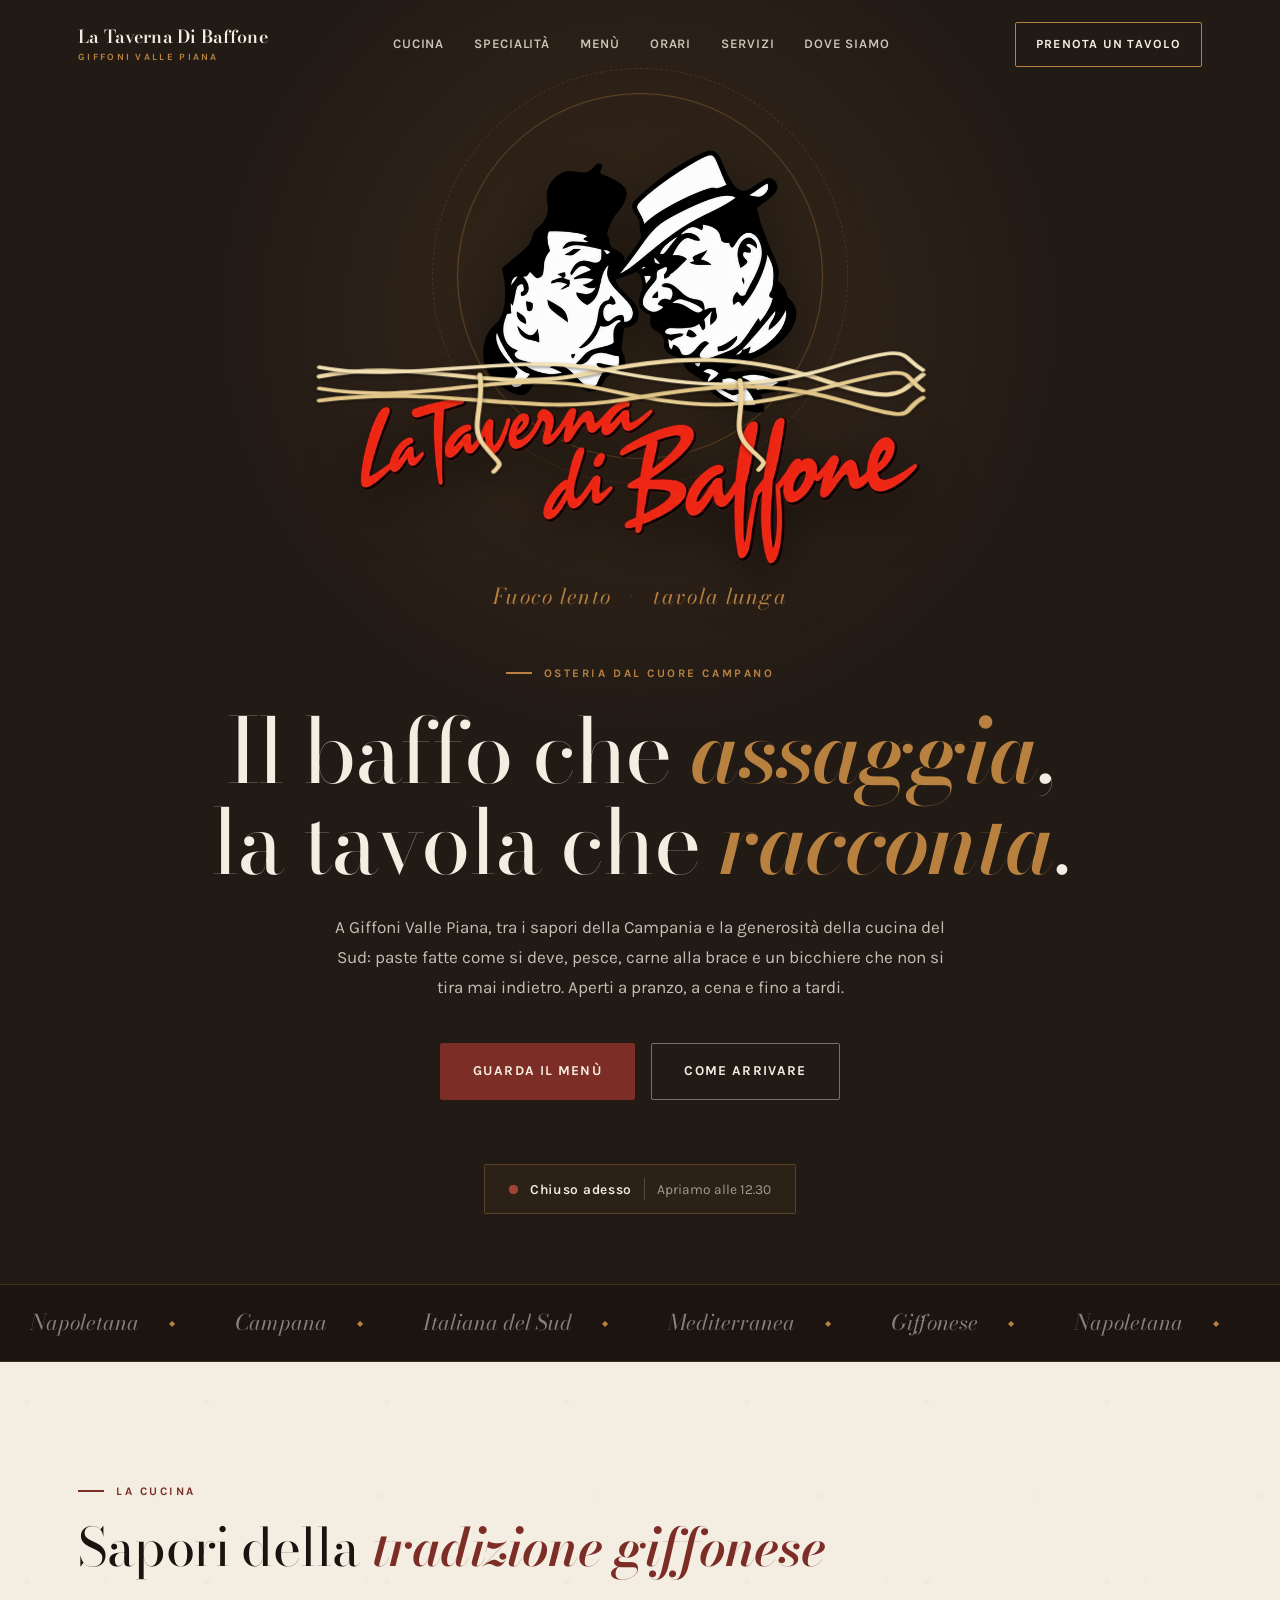
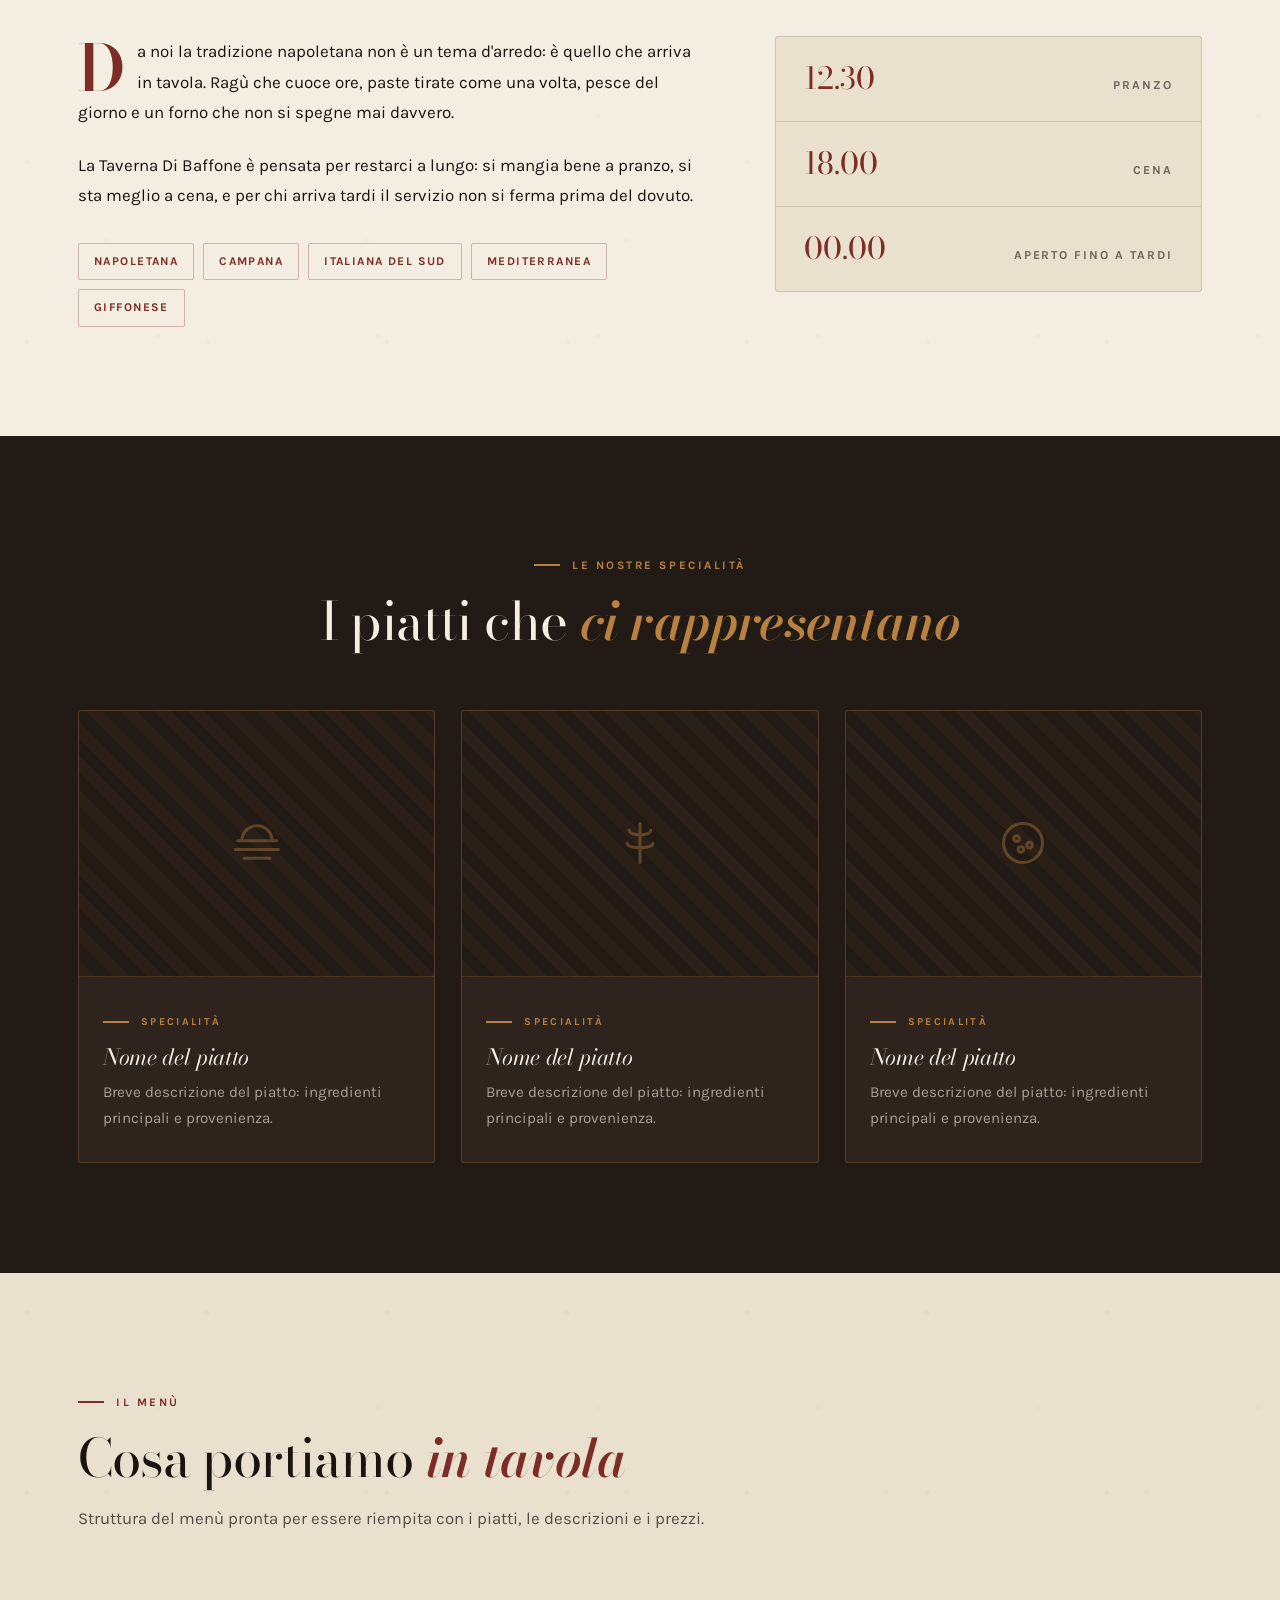
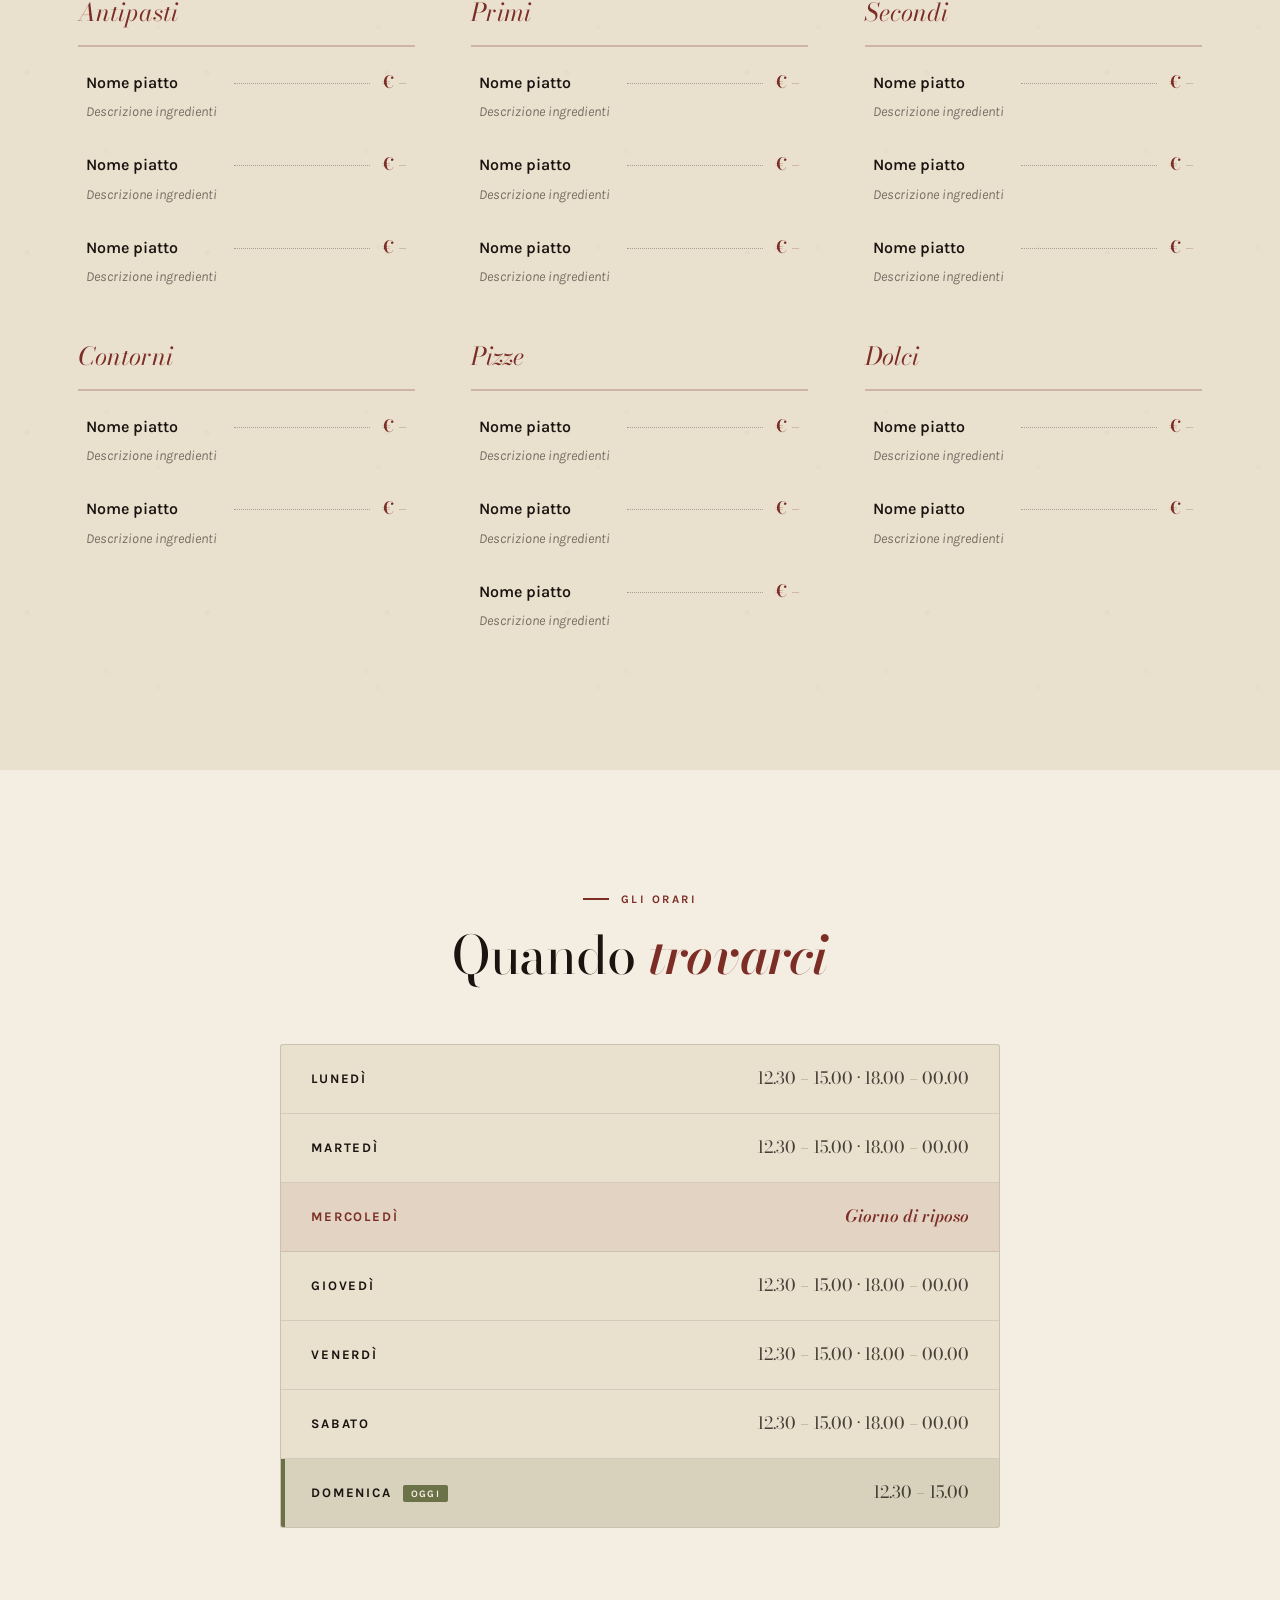
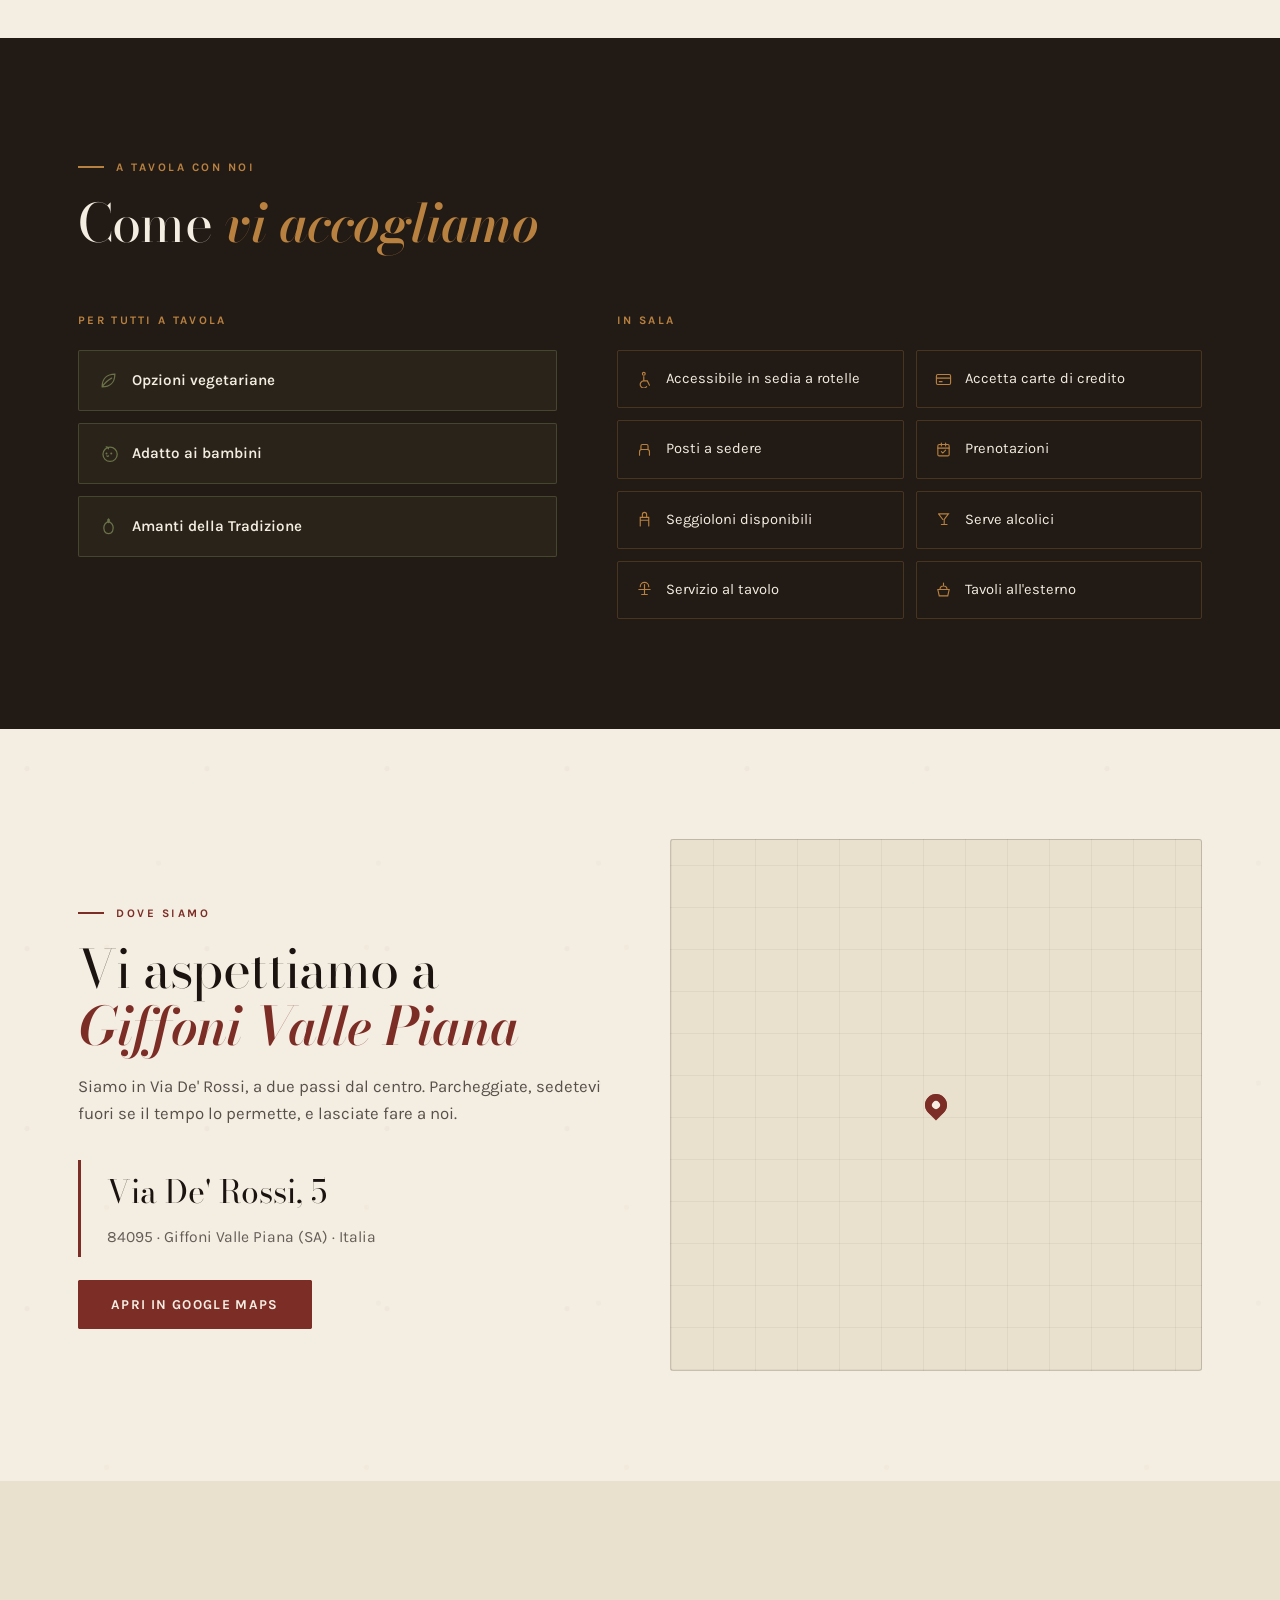
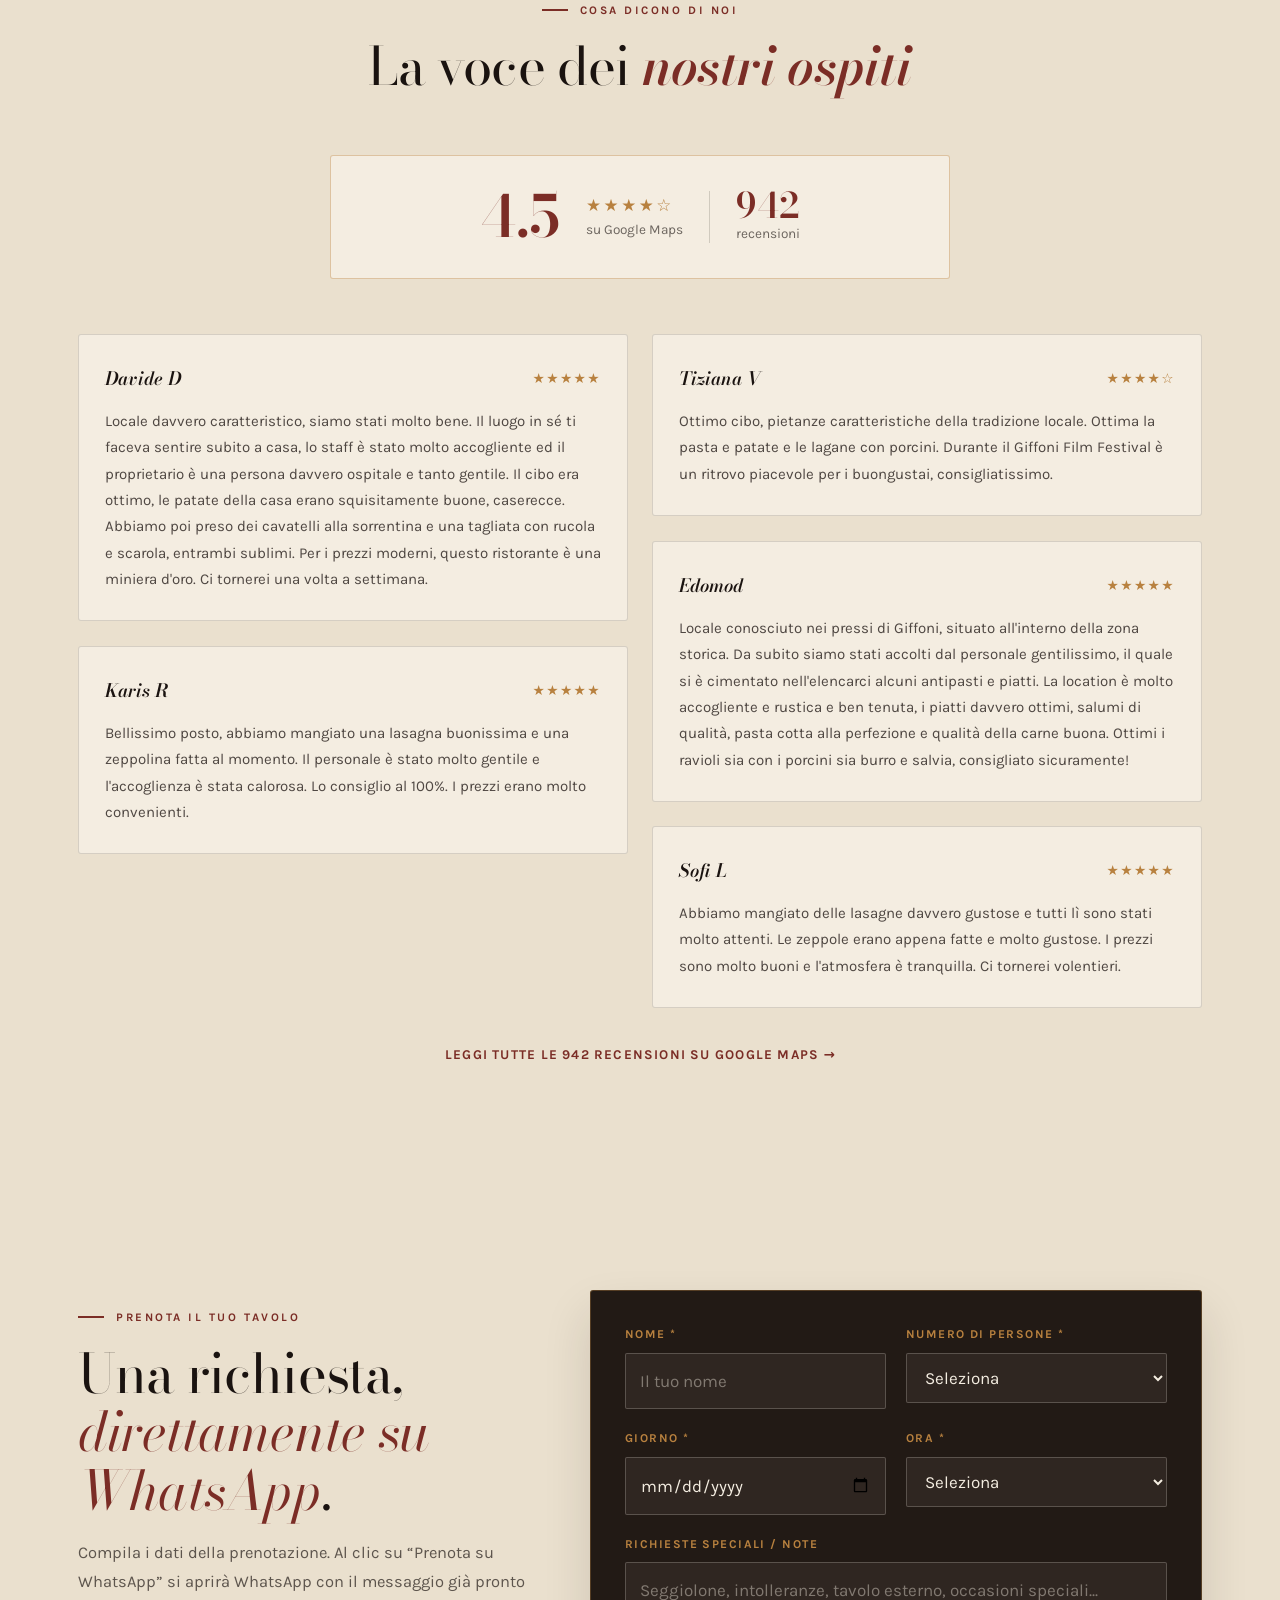
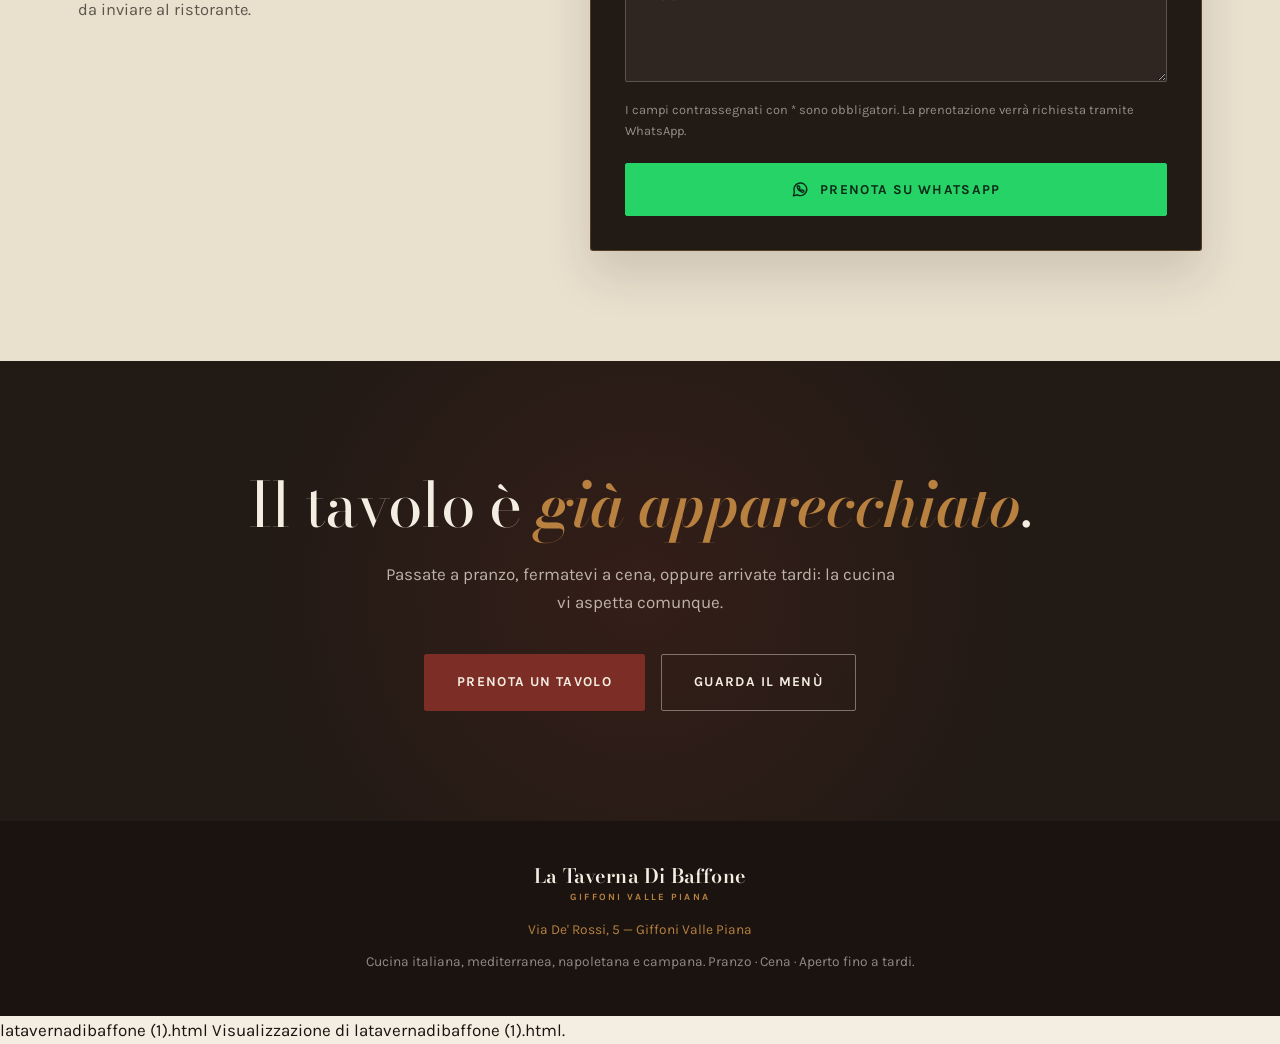
==== index.html @ dddd3d34 "Rename la taverna di baffone to index.html" ====
<!DOCTYPE html>
    <html lang="it">
    <head>
        <meta charset="UTF-8">
        <meta name="viewport" content="width=device-width, initial-scale=1.0">
        <title>La Taverna Di Baffone — Cucina napoletana e campana a Giffoni Valle Piana</title>
        <meta name="description" content="La Taverna Di Baffone, cucina napoletana e campana a Giffoni Valle Piana. Pranzo, cena e aperto fino a tardi. Tavoli all'esterno, prenotazioni, opzioni vegetariane, vegane e senza glutine.">
        <link rel="preconnect" href="https://fonts.googleapis.com">
        <link rel="preconnect" href="https://fonts.gstatic.com" crossorigin>
        <link href="https://fonts.googleapis.com/css2?family=Bodoni+Moda:ital,opsz,wght@0,6..96,400;0,6..96,600;0,6..96,700;1,6..96,400;1,6..96,600&family=Karla:ital,wght@0,400;0,500;0,600;0,700;1,400&display=swap" rel="stylesheet">

        <style>
                     /* ============================================================
            LA TAVERNA DI BAFFONE
            Direzione: osteria di paese, calda e rustica.
            Palette: legno affumicato, calce, vino, rame, oliva.
            Display: Bodoni Moda (insegna dipinta a mano)
            Testo:   Karla (grottesca calda, molto leggibile)
            ============================================================ */

                     :root {
                         --fuliggine: #221A15; /* legno affumicato, fondo scuro */
                         --fuliggine-2: #2E241D;
                         --calce: #F4EDE1; /* muro a calce, fondo chiaro */
                         --calce-2: #EAE0CE;
                         --vino: #7B2D26; /* aglianico, accento primario */
                         --vino-chiaro: #A34237;
                         --rame: #B8813F; /* rame/ottone, accento secondario */
                         --oliva: #6B7248; /* verde oliva, terzo accento */
                         --inchiostro: #1A1310;
                         --display: 'Bodoni Moda', Georgia, serif;
                         --testo: 'Karla', system-ui, sans-serif;
                         --curva: cubic-bezier(.22,1,.36,1);
                         --max: 1180px;
                     }

                     * {
                         margin: 0;
                         padding: 0;
                         box-sizing: border-box
                     }

                     html {
                         scroll-behavior: smooth;
                         -webkit-text-size-adjust: 100%
                     }

                     body {
                         background: var(--calce);
                         color: var(--inchiostro);
                         font-family: var(--testo);
                         font-size: 17px;
                         line-height: 1.65;
                         -webkit-font-smoothing: antialiased;
                         overflow-x: hidden;
                     }

                     img, svg {
                         display: block;
                         max-width: 100%
                     }

                     a {
                         color: inherit;
                         text-decoration: none
                     }

                     :focus-visible {
                         outline: 3px solid var(--rame);
                         outline-offset: 4px;
                         border-radius: 2px;
                     }

                     .wrap {
                         max-width: var(--max);
                         margin: 0 auto;
                         padding: 0 28px
                     }

                     /* ---------- tipografia ---------- */
                     h1, h2, h3 {
                         font-family: var(--display);
                         font-weight: 600;
                         line-height: 1.08;
                         letter-spacing: -.015em
                     }

                     .occhiello {
                         font-family: var(--testo);
                         font-size: .72rem;
                         font-weight: 700;
                         letter-spacing: .22em;
                         text-transform: uppercase;
                         display: inline-flex;
                         align-items: center;
                         gap: 12px;
                     }

                         .occhiello::before {
                             content: "";
                             width: 26px;
                             height: 2px;
                             background: currentColor;
                             display: block;
                         }

                     /* ---------- texture di fondo: intonaco ---------- */
                     .intonaco {
                         position: relative;
                     }

                         .intonaco::before {
                             content: "";
                             position: absolute;
                             inset: 0;
                             pointer-events: none;
                             opacity: .5;
                             background-image: radial-gradient(circle at 15% 22%, rgba(123,45,38,.05) 0 2px, transparent 3px), radial-gradient(circle at 72% 61%, rgba(107,114,72,.05) 0 2px, transparent 3px), radial-gradient(circle at 41% 84%, rgba(184,129,63,.05) 0 2px, transparent 3px);
                             background-size: 180px 180px,220px 220px,260px 260px;
                         }

                     /* ============================================================
            BARRA DI NAVIGAZIONE
            ============================================================ */
                     .barra {
                         position: fixed;
                         top: 0;
                         left: 0;
                         right: 0;
                         z-index: 100;
                         background: rgba(34,26,21,.0);
                         transition: background .45s ease, box-shadow .45s ease, padding .45s ease;
                         padding: 22px 0;
                     }

                         .barra.attaccata {
                             background: rgba(34,26,21,.96);
                             backdrop-filter: blur(10px);
                             box-shadow: 0 1px 0 rgba(184,129,63,.28);
                             padding: 12px 0;
                         }

                     .barra-int {
                         max-width: var(--max);
                         margin: 0 auto;
                         padding: 0 28px;
                         display: flex;
                         align-items: center;
                         justify-content: space-between;
                         gap: 22px;
                     }

                     .marchio {
                         font-family: var(--display);
                         font-size: 1.12rem;
                         font-weight: 600;
                         color: var(--calce);
                         letter-spacing: .01em;
                         line-height: 1.15;
                         display: flex;
                         flex-direction: column;
                     }

                         .marchio span {
                             font-family: var(--testo);
                             font-size: .6rem;
                             font-weight: 700;
                             letter-spacing: .24em;
                             text-transform: uppercase;
                             color: var(--rame);
                             margin-top: 3px;
                         }

                     .voci {
                         display: flex;
                         gap: 30px;
                         align-items: center
                     }

                         .voci a {
                             font-size: .82rem;
                             font-weight: 600;
                             letter-spacing: .06em;
                             text-transform: uppercase;
                             color: var(--calce);
                             opacity: .82;
                             position: relative;
                             padding: 4px 0;
                             transition: opacity .3s ease,color .3s ease;
                         }

                             .voci a::after {
                                 content: "";
                                 position: absolute;
                                 left: 0;
                                 bottom: 0;
                                 width: 100%;
                                 height: 1.5px;
                                 background: var(--rame);
                                 transform: scaleX(0);
                                 transform-origin: right;
                                 transition: transform .4s var(--curva);
                             }

                             .voci a:hover {
                                 opacity: 1;
                                 color: var(--rame)
                             }

                                 .voci a:hover::after {
                                     transform: scaleX(1);
                                     transform-origin: left
                                 }

                     .prenota {
                         font-family: var(--testo);
                         font-size: .78rem;
                         font-weight: 700;
                         letter-spacing: .1em;
                         text-transform: uppercase;
                         color: var(--calce);
                         border: 1.5px solid var(--rame);
                         padding: 11px 20px;
                         border-radius: 2px;
                         transition: background .35s ease,color .35s ease,transform .35s var(--curva);
                     }

                         .prenota:hover {
                             background: var(--rame);
                             color: var(--fuliggine);
                             transform: translateY(-2px)
                         }

                     .hamburger {
                         display: none;
                         background: none;
                         border: 1.5px solid rgba(244,237,225,.4);
                         border-radius: 2px;
                         padding: 9px 11px;
                         cursor: pointer;
                     }

                         .hamburger span {
                             display: block;
                             width: 20px;
                             height: 2px;
                             background: var(--calce);
                             margin: 4px 0;
                             transition: transform .35s var(--curva),opacity .25s ease;
                         }

                         .hamburger[aria-expanded="true"] span:nth-child(1) {
                             transform: translateY(6px) rotate(45deg)
                         }

                         .hamburger[aria-expanded="true"] span:nth-child(2) {
                             opacity: 0
                         }

                         .hamburger[aria-expanded="true"] span:nth-child(3) {
                             transform: translateY(-6px) rotate(-45deg)
                         }

                     /* ============================================================
            HERO — insegna dell'osteria
            ============================================================ */
                     .hero {
                         position: relative;
                         background: var(--fuliggine);
                         color: var(--calce);
                         padding: 150px 0 0;
                         overflow: hidden;
                     }
                         /* alone caldo tipo lampada */
                         .hero::before {
                             content: "";
                             position: absolute;
                             top: -10%;
                             left: 50%;
                             transform: translateX(-50%);
                             width: 900px;
                             height: 900px;
                             background: radial-gradient(circle,rgba(184,129,63,.16) 0%,transparent 66%);
                             pointer-events: none;
                         }

                     .hero-int {
                         position: relative;
                         max-width: var(--max);
                         margin: 0 auto;
                         padding: 0 28px;
                         text-align: center;
                     }

                     /* ---------- LOGO: proporzioni bloccate, mai stirato ---------- */
                     .insegna {
                         position: relative;
                         width: fit-content;
                         margin: 0 auto 34px;
                         display: flex;
                         align-items: center;
                         justify-content: center;
                     }
                     /* Il logo e scomposto: i due volti in alto, il marchio dipinto sotto.
            Ogni pezzo ha le sue proporzioni native bloccate, quindi nulla si stira mai.
            --insegna-w regola tutto l'insieme da un solo valore. */
                     .insegna {
                         --insegna-w: clamp(300px,46vw,560px);
                         flex-direction: column;
                         gap: 0;
                         padding-bottom: 3.2em;
                     }

                     /* --- i due volti --- */
                     .teste {
                         position: relative;
                         z-index: 2;
                         width: calc(var(--insegna-w) * .56);
                         aspect-ratio: 568 / 477;
                         filter: drop-shadow(0 18px 32px rgba(0,0,0,.5));
                     }

                     .strato {
                         position: absolute;
                         inset: 0;
                         width: 100%;
                         height: 100%;
                         object-fit: contain;
                         pointer-events: none;
                     }
                     /* i volti ruotano attorno alla base del collo, come una testa vera */
                     .volto-sx {
                         transform-origin: 38% 78%
                     }

                     .volto-dx {
                         transform-origin: 62% 78%
                     }

                     /* --- il marchio dipinto --- */
                     .marchio-blocco {
                         position: relative;
                         z-index: 3;
                         width: var(--insegna-w);
                         aspect-ratio: 831 / 251;
                         margin-top: -3%;
                     }

                     /* --- il motto: testo vivo, non piu inciso nell'immagine --- */
                     .motto {
                         position: absolute;
                         z-index: 4;
                         left: 0;
                         right: 0;
                         top: 100%;
                         margin-top: .6em;
                         display: flex;
                         align-items: center;
                         justify-content: center;
                         gap: .9em;
                         font-family: var(--display);
                         font-style: italic;
                         font-weight: 400;
                         font-size: clamp(.95rem,2.1vw,1.35rem);
                         letter-spacing: .06em;
                         color: var(--rame);
                         white-space: nowrap;
                     }

                         .motto i {
                             font-style: normal;
                             font-size: .42em;
                             color: rgba(184,129,63,.6);
                             transform: translateY(-.15em);
                         }

                         .motto span {
                             display: inline-block;
                             opacity: 0;
                             animation: mottoEntra .9s var(--curva) forwards;
                         }

                             .motto span:nth-of-type(1) {
                                 animation-delay: 1.7s
                             }

                             .motto span:nth-of-type(2) {
                                 animation-delay: 1.92s
                             }

                         .motto i {
                             opacity: 0;
                             animation: mottoEntra .7s var(--curva) 1.82s forwards
                         }

                     @keyframes mottoEntra {
                         from {
                             opacity: 0;
                             transform: translateY(10px)
                         }

                         to {
                             opacity: 1;
                             transform: translateY(0)
                         }
                     }

                     .marchio-scritta {
                         position: relative;
                         z-index: 2;
                         width: 100%;
                         height: 100%;
                         object-fit: contain;
                         /* trattamento rustico: rosso piu terroso, contorno da insegna dipinta a mano */
                         filter: saturate(1.06) hue-rotate(-7deg) brightness(.94) drop-shadow(0 3px 0 rgba(46,26,18,.5)) drop-shadow(0 16px 26px rgba(0,0,0,.5));
                     }

                     /* --- spaghetti stesi sopra la scritta --- */
                     .spaghetti {
                         position: absolute;
                         z-index: 3;
                         left: -4%;
                         top: -30%;
                         width: 108%;
                         height: 82%;
                         overflow: visible;
                         pointer-events: none;
                     }

                     .filo {
                         fill: none;
                         stroke: #EFD9A6;
                         stroke-width: 9;
                         stroke-linecap: round;
                         filter: drop-shadow(0 3px 3px rgba(0,0,0,.45));
                     }

                     .f2 {
                         stroke: #E8CE93;
                         stroke-width: 8
                     }

                     .f3 {
                         stroke: #F3E2B6;
                         stroke-width: 7.5
                     }

                     .f4 {
                         stroke: #E2C687;
                         stroke-width: 8.5
                     }

                     .pendente {
                         stroke-width: 8;
                         stroke: #EDD59D
                     }
                     /* cornici in ottone: abbracciano i due volti, non tutta l'insegna */
                     .teste::before,
                     .teste::after {
                         content: "";
                         position: absolute;
                         left: 50%;
                         top: 48%;
                         transform: translate(-50%,-50%);
                         z-index: 0;
                         aspect-ratio: 1/1;
                         border-radius: 50%;
                         pointer-events: none;
                     }

                     .teste::before {
                         width: 116%;
                         border: 1px solid rgba(184,129,63,.42);
                     }

                     .teste::after {
                         width: 132%;
                         border: 1px dashed rgba(184,129,63,.22);
                     }

                     .hero-occhiello {
                         color: var(--rame);
                         justify-content: center;
                         margin-bottom: 22px
                     }

                     .hero h1 {
                         font-size: clamp(2.9rem,7.6vw,5.6rem);
                         font-weight: 400;
                         line-height: 1.02;
                         margin-bottom: 26px;
                         letter-spacing: -.02em;
                     }

                         .hero h1 em {
                             font-style: italic;
                             font-weight: 600;
                             color: var(--rame);
                         }

                     .hero-testo {
                         max-width: 620px;
                         margin: 0 auto 40px;
                         font-size: 1.07rem;
                         line-height: 1.75;
                         color: rgba(244,237,225,.78);
                     }

                     .bottoni {
                         display: flex;
                         gap: 16px;
                         justify-content: center;
                         flex-wrap: wrap;
                         margin-bottom: 64px;
                     }

                     .btn {
                         font-family: var(--testo);
                         font-size: .85rem;
                         font-weight: 700;
                         letter-spacing: .1em;
                         text-transform: uppercase;
                         padding: 16px 32px;
                         border-radius: 2px;
                         border: 1.5px solid transparent;
                         cursor: pointer;
                         transition: transform .32s var(--curva),box-shadow .32s ease,background .32s ease,color .32s ease,border-color .32s ease;
                     }

                     .btn-pieno {
                         background: var(--vino);
                         color: var(--calce);
                         border-color: var(--vino)
                     }

                         .btn-pieno:hover {
                             background: var(--vino-chiaro);
                             border-color: var(--vino-chiaro);
                             transform: translateY(-3px);
                             box-shadow: 0 14px 30px rgba(123,45,38,.45)
                         }

                     .btn-vuoto {
                         background: transparent;
                         color: var(--calce);
                         border-color: rgba(244,237,225,.42)
                     }

                         .btn-vuoto:hover {
                             border-color: var(--rame);
                             color: var(--rame);
                             transform: translateY(-3px)
                         }

                     .btn:active {
                         transform: translateY(0)
                     }

                     /* ---------- stato apertura in tempo reale ---------- */
                     .stato {
                         display: inline-flex;
                         align-items: center;
                         gap: 12px;
                         padding: 13px 24px;
                         border: 1px solid rgba(184,129,63,.34);
                         border-radius: 2px;
                         background: rgba(184,129,63,.07);
                         margin-bottom: 70px;
                     }

                     .spia {
                         width: 9px;
                         height: 9px;
                         border-radius: 50%;
                         background: var(--oliva);
                         flex-shrink: 0;
                         position: relative;
                     }

                         .spia::after {
                             content: "";
                             position: absolute;
                             inset: 0;
                             border-radius: 50%;
                             background: inherit;
                             animation: battito 2.4s ease-out infinite;
                         }

                         .spia.chiusa {
                             background: var(--vino-chiaro)
                         }

                     @keyframes battito {
                         0% {
                             transform: scale(1);
                             opacity: .85
                         }

                         100% {
                             transform: scale(3.2);
                             opacity: 0
                         }
                     }

                     .stato-testo {
                         font-size: .86rem;
                         font-weight: 600;
                         letter-spacing: .05em;
                         color: var(--calce);
                     }

                     .stato-nota {
                         font-size: .86rem;
                         color: rgba(244,237,225,.6);
                         border-left: 1px solid rgba(244,237,225,.2);
                         padding-left: 12px;
                     }

                     /* ---------- fascia scorrevole: le cucine ---------- */
                     .fascia {
                         border-top: 1px solid rgba(184,129,63,.22);
                         border-bottom: 1px solid rgba(184,129,63,.22);
                         padding: 20px 0;
                         overflow: hidden;
                         background: rgba(0,0,0,.22);
                     }

                     .nastro {
                         display: flex;
                         width: max-content;
                         animation: scorri 42s linear infinite;
                     }

                         .nastro:hover {
                             animation-play-state: paused
                         }

                         .nastro span {
                             font-family: var(--display);
                             font-style: italic;
                             font-size: 1.35rem;
                             color: rgba(244,237,225,.5);
                             white-space: nowrap;
                             padding: 0 30px;
                             display: flex;
                             align-items: center;
                             gap: 30px;
                         }

                             .nastro span::after {
                                 content: "◆";
                                 font-size: .5rem;
                                 color: var(--rame);
                                 font-style: normal;
                             }

                     @keyframes scorri {
                         from {
                             transform: translateX(0)
                         }

                         to {
                             transform: translateX(-50%)
                         }
                     }

                     /* ============================================================
            SEZIONI
            ============================================================ */
                     section {
                         padding: 110px 0
                     }

                     .testata {
                         max-width: 760px;
                         margin-bottom: 60px
                     }

                         .testata.centro {
                             margin-left: auto;
                             margin-right: auto;
                             text-align: center
                         }

                             .testata.centro .occhiello {
                                 justify-content: center
                             }

                         .testata .occhiello {
                             color: var(--vino);
                             margin-bottom: 18px
                         }

                         .testata h2 {
                             font-size: clamp(2.1rem,4.6vw,3.3rem);
                             font-weight: 400;
                             margin-bottom: 18px;
                         }

                             .testata h2 em {
                                 font-style: italic;
                                 font-weight: 600;
                                 color: var(--vino)
                             }

                         .testata p {
                             color: rgba(26,19,16,.72);
                             font-size: 1.05rem;
                             max-width: 640px
                         }

                         .testata.centro p {
                             margin-left: auto;
                             margin-right: auto
                         }

                     /* ---------- Cucina ---------- */
                     #cucina {
                         background: var(--calce)
                     }

                     .cucina-griglia {
                         display: grid;
                         grid-template-columns: 1.25fr .85fr;
                         gap: 70px;
                         align-items: start;
                     }

                     .cucina-testo p {
                         margin-bottom: 22px;
                         font-size: 1.06rem;
                         line-height: 1.8
                     }

                         .cucina-testo p:first-child::first-letter {
                             font-family: var(--display);
                             font-size: 4rem;
                             font-weight: 600;
                             float: left;
                             line-height: .82;
                             margin: 6px 12px 0 0;
                             color: var(--vino);
                         }

                     .etichette {
                         display: flex;
                         flex-wrap: wrap;
                         gap: 9px;
                         margin-top: 32px
                     }

                     .etichetta {
                         font-size: .74rem;
                         font-weight: 700;
                         letter-spacing: .12em;
                         text-transform: uppercase;
                         padding: 8px 15px;
                         border: 1px solid rgba(123,45,38,.3);
                         border-radius: 2px;
                         color: var(--vino);
                         transition: background .3s ease,color .3s ease,transform .3s var(--curva);
                     }

                         .etichetta:hover {
                             background: var(--vino);
                             color: var(--calce);
                             transform: translateY(-2px)
                         }

                     /* servizio: pranzo / cena / fino a tardi */
                     .servizio {
                         border: 1px solid rgba(26,19,16,.14);
                         border-radius: 3px;
                         background: var(--calce-2);
                         overflow: hidden;
                     }

                     .turno {
                         display: flex;
                         align-items: baseline;
                         justify-content: space-between;
                         gap: 18px;
                         padding: 26px 28px;
                         border-bottom: 1px solid rgba(26,19,16,.12);
                         transition: background .35s ease,padding-left .35s var(--curva);
                     }

                         .turno:last-child {
                             border-bottom: none
                         }

                         .turno:hover {
                             background: rgba(184,129,63,.14);
                             padding-left: 36px
                         }

                     .turno-ora {
                         font-family: var(--display);
                         font-size: 1.9rem;
                         font-weight: 400;
                         color: var(--vino);
                         line-height: 1;
                     }

                     .turno-nome {
                         font-size: .76rem;
                         font-weight: 700;
                         letter-spacing: .16em;
                         text-transform: uppercase;
                         color: rgba(26,19,16,.6);
                         text-align: right;
                     }

                     /* ---------- Specialità ---------- */
                     #specialita {
                         background: var(--fuliggine);
                         color: var(--calce)
                     }

                         #specialita .testata .occhiello {
                             color: var(--rame)
                         }

                         #specialita .testata h2 em {
                             color: var(--rame)
                         }

                         #specialita .testata p {
                             color: rgba(244,237,225,.7)
                         }

                     .piatti {
                         display: grid;
                         grid-template-columns: repeat(auto-fit,minmax(280px,1fr));
                         gap: 26px;
                     }

                     .piatto {
                         border: 1px solid rgba(184,129,63,.28);
                         border-radius: 3px;
                         overflow: hidden;
                         background: var(--fuliggine-2);
                         transition: transform .45s var(--curva),border-color .45s ease,box-shadow .45s ease;
                     }

                         .piatto:hover {
                             transform: translateY(-8px);
                             border-color: var(--rame);
                             box-shadow: 0 24px 46px rgba(0,0,0,.42);
                         }

                     .piatto-foto {
                         aspect-ratio: 4/3;
                         background: repeating-linear-gradient(45deg,rgba(184,129,63,.06) 0 12px,transparent 12px 24px), var(--fuliggine);
                         display: flex;
                         align-items: center;
                         justify-content: center;
                         border-bottom: 1px solid rgba(184,129,63,.24);
                     }

                         .piatto-foto svg {
                             width: 52px;
                             height: 52px;
                             opacity: .4;
                             stroke: var(--rame)
                         }

                     .piatto-corpo {
                         padding: 26px 24px 30px
                     }

                         .piatto-corpo .occhiello {
                             color: var(--rame);
                             font-size: .66rem;
                             margin-bottom: 14px
                         }

                         .piatto-corpo h3 {
                             font-size: 1.4rem;
                             font-weight: 400;
                             font-style: italic;
                             margin-bottom: 11px;
                         }

                         .piatto-corpo p {
                             font-size: .95rem;
                             color: rgba(244,237,225,.62);
                             line-height: 1.7
                         }

                     /* ---------- Menù ---------- */
                     #menu {
                         background: var(--calce-2)
                     }

                     .menu-griglia {
                         display: grid;
                         grid-template-columns: repeat(auto-fit,minmax(330px,1fr));
                         gap: 20px 56px;
                     }

                     .portata {
                         margin-bottom: 14px
                     }

                     .portata-nome {
                         font-family: var(--display);
                         font-size: 1.55rem;
                         font-weight: 400;
                         font-style: italic;
                         color: var(--vino);
                         padding-bottom: 12px;
                         margin-bottom: 8px;
                         border-bottom: 2px solid rgba(123,45,38,.24);
                     }

                     .voce {
                         display: flex;
                         align-items: baseline;
                         gap: 12px;
                         padding: 13px 8px;
                         border-radius: 2px;
                         transition: background .3s ease,padding-left .3s var(--curva);
                     }

                         .voce:hover {
                             background: rgba(184,129,63,.16);
                             padding-left: 16px
                         }

                     .voce-info {
                         flex: 1;
                         min-width: 0
                     }

                     .voce-nome {
                         font-weight: 600;
                         font-size: 1rem;
                         display: block
                     }

                     .voce-desc {
                         font-size: .86rem;
                         color: rgba(26,19,16,.56);
                         font-style: italic
                     }

                     .filetto {
                         flex: 1;
                         border-bottom: 1px dotted rgba(26,19,16,.3);
                         transform: translateY(-4px);
                         min-width: 22px;
                     }

                     .voce-prezzo {
                         font-family: var(--display);
                         font-weight: 600;
                         color: var(--vino);
                         white-space: nowrap;
                     }

                     /* ---------- Orari ---------- */
                     #orari {
                         background: var(--calce)
                     }

                     .orari-blocco {
                         max-width: 720px;
                         margin: 0 auto;
                         border: 1px solid rgba(26,19,16,.15);
                         border-radius: 3px;
                         overflow: hidden;
                         background: var(--calce-2);
                     }

                     .giorno {
                         display: flex;
                         align-items: center;
                         justify-content: space-between;
                         gap: 20px;
                         padding: 20px 30px;
                         border-bottom: 1px solid rgba(26,19,16,.1);
                         transition: background .35s ease,padding-left .35s var(--curva);
                     }

                         .giorno:last-child {
                             border-bottom: none
                         }

                         .giorno:hover {
                             background: rgba(184,129,63,.14);
                             padding-left: 40px
                         }

                     .giorno-nome {
                         font-size: .82rem;
                         font-weight: 700;
                         letter-spacing: .14em;
                         text-transform: uppercase;
                     }

                     .giorno-ore {
                         font-family: var(--display);
                         font-size: 1.06rem;
                         color: rgba(26,19,16,.78);
                         text-align: right;
                     }

                     .giorno.riposo {
                         background: rgba(123,45,38,.07)
                     }

                         .giorno.riposo .giorno-nome {
                             color: var(--vino)
                         }

                         .giorno.riposo .giorno-ore {
                             font-style: italic;
                             color: var(--vino);
                             font-weight: 600;
                         }

                     .giorno.oggi {
                         background: rgba(107,114,72,.14);
                         box-shadow: inset 4px 0 0 var(--oliva);
                     }

                         .giorno.oggi .giorno-nome::after {
                             content: "oggi";
                             font-family: var(--testo);
                             font-size: .62rem;
                             letter-spacing: .14em;
                             background: var(--oliva);
                             color: var(--calce);
                             padding: 3px 8px;
                             border-radius: 2px;
                             margin-left: 11px;
                             vertical-align: middle;
                         }

                     /* ---------- Servizi ---------- */
                     #servizi {
                         background: var(--fuliggine);
                         color: var(--calce)
                     }

                         #servizi .testata .occhiello {
                             color: var(--rame)
                         }

                         #servizi .testata h2 em {
                             color: var(--rame)
                         }

                     .servizi-griglia {
                         display: grid;
                         grid-template-columns: .9fr 1.1fr;
                         gap: 60px;
                         align-items: start
                     }

                     .diete {
                         display: flex;
                         flex-direction: column;
                         gap: 12px;
                         margin-top: 8px
                     }

                     .dieta {
                         display: flex;
                         align-items: center;
                         gap: 14px;
                         padding: 17px 20px;
                         border: 1px solid rgba(107,114,72,.45);
                         border-radius: 2px;
                         background: rgba(107,114,72,.1);
                         font-weight: 600;
                         font-size: .95rem;
                         transition: background .35s ease,transform .35s var(--curva);
                     }

                         .dieta:hover {
                             background: rgba(107,114,72,.24);
                             transform: translateX(6px)
                         }

                         .dieta svg {
                             width: 19px;
                             height: 19px;
                             stroke: var(--oliva);
                             flex-shrink: 0
                         }

                     .dotazioni {
                         display: grid;
                         grid-template-columns: repeat(auto-fit,minmax(210px,1fr));
                         gap: 12px
                     }

                     .dotazione {
                         display: flex;
                         align-items: center;
                         gap: 13px;
                         padding: 16px 18px;
                         border: 1px solid rgba(184,129,63,.26);
                         border-radius: 2px;
                         font-size: .92rem;
                         transition: border-color .35s ease,background .35s ease,transform .35s var(--curva);
                     }

                         .dotazione:hover {
                             border-color: var(--rame);
                             background: rgba(184,129,63,.12);
                             transform: translateY(-3px)
                         }

                         .dotazione svg {
                             width: 17px;
                             height: 17px;
                             stroke: var(--rame);
                             flex-shrink: 0
                         }

                     .sotto-titolo {
                         font-size: .72rem;
                         font-weight: 700;
                         letter-spacing: .2em;
                         text-transform: uppercase;
                         color: var(--rame);
                         margin-bottom: 20px;
                     }

                     /* ---------- Dove siamo ---------- */
                     #dove {
                         background: var(--calce)
                     }

                     .dove-griglia {
                         display: grid;
                         grid-template-columns: 1fr 1fr;
                         gap: 60px;
                         align-items: center
                     }

                     .indirizzo {
                         border-left: 3px solid var(--vino);
                         padding: 6px 0 6px 26px;
                         margin: 32px 0;
                     }

                         .indirizzo .via {
                             font-family: var(--display);
                             font-size: 2rem;
                             font-weight: 400;
                             margin-bottom: 6px;
                         }

                         .indirizzo .citta {
                             color: rgba(26,19,16,.66);
                             font-size: .98rem
                         }

                     .mappa {
                         aspect-ratio: 1/1;
                         border: 1px solid rgba(26,19,16,.16);
                         border-radius: 3px;
                         background: repeating-linear-gradient(0deg,rgba(26,19,16,.05) 0 1px,transparent 1px 42px), repeating-linear-gradient(90deg,rgba(26,19,16,.05) 0 1px,transparent 1px 42px), var(--calce-2);
                         display: flex;
                         align-items: center;
                         justify-content: center;
                         position: relative;
                         overflow: hidden;
                     }

                     .puntina {
                         width: 22px;
                         height: 22px;
                         border-radius: 50% 50% 50% 0;
                         background: var(--vino);
                         transform: rotate(-45deg);
                         position: relative;
                         animation: sospensione 3.4s ease-in-out infinite;
                     }

                         .puntina::after {
                             content: "";
                             position: absolute;
                             top: 50%;
                             left: 50%;
                             transform: translate(-50%,-50%);
                             width: 8px;
                             height: 8px;
                             border-radius: 50%;
                             background: var(--calce);
                         }

                     @keyframes sospensione {
                         0%,100% {
                             transform: rotate(-45deg) translateY(0)
                         }

                         50% {
                             transform: rotate(-45deg) translateY(-9px)
                         }
                     }

                     .onda {
                         position: absolute;
                         width: 22px;
                         height: 22px;
                         border-radius: 50%;
                         border: 1.5px solid var(--vino);
                         animation: onda 3s ease-out infinite;
                     }

                     @keyframes onda {
                         0% {
                             transform: scale(1);
                             opacity: .7
                         }

                         100% {
                             transform: scale(6);
                             opacity: 0
                         }
                     }

                     /* ---------- Recensioni ---------- */
                     #recensioni {
                         background: var(--calce-2)
                     }

                     .voto {
                         display: flex;
                         align-items: center;
                         gap: 26px;
                         justify-content: center;
                         flex-wrap: wrap;
                         padding: 32px 34px;
                         border: 1px solid rgba(184,129,63,.4);
                         border-radius: 3px;
                         background: var(--calce);
                         max-width: 620px;
                         margin: 0 auto 56px;
                     }

                     .voto-num {
                         font-family: var(--display);
                         font-size: 3.6rem;
                         font-weight: 600;
                         color: var(--vino);
                         line-height: 1;
                     }

                     .stelle {
                         color: var(--rame);
                         letter-spacing: .15em;
                         font-size: 1.05rem
                     }

                     .voto-nota {
                         font-size: .85rem;
                         color: rgba(26,19,16,.62)
                     }

                     .voto-sep {
                         width: 1px;
                         height: 52px;
                         background: rgba(26,19,16,.16)
                     }

                     .pareri {
                         columns: 2;
                         column-gap: 24px
                     }

                     .parere {
                         break-inside: avoid;
                         margin-bottom: 24px;
                         padding: 28px 26px;
                         border: 1px solid rgba(26,19,16,.14);
                         border-radius: 3px;
                         background: var(--calce);
                         transition: transform .45s var(--curva),box-shadow .45s ease,border-color .45s ease;
                     }

                         .parere:hover {
                             transform: translateY(-6px);
                             border-color: rgba(184,129,63,.6);
                             box-shadow: 0 20px 40px rgba(34,26,21,.14);
                         }

                     .parere-capo {
                         display: flex;
                         align-items: center;
                         justify-content: space-between;
                         gap: 14px;
                         margin-bottom: 15px;
                     }

                     .parere-nome {
                         font-family: var(--display);
                         font-size: 1.14rem;
                         font-weight: 600;
                         font-style: italic;
                     }

                     .parere-stelle {
                         color: var(--rame);
                         font-size: .86rem;
                         letter-spacing: .1em
                     }

                     .parere p {
                         font-size: .94rem;
                         line-height: 1.75;
                         color: rgba(26,19,16,.76)
                     }

                     .link-tutte {
                         display: inline-flex;
                         align-items: center;
                         gap: 9px;
                         margin-top: 36px;
                         font-size: .84rem;
                         font-weight: 700;
                         letter-spacing: .09em;
                         text-transform: uppercase;
                         color: var(--vino);
                         border-bottom: 1.5px solid transparent;
                         padding-bottom: 3px;
                         transition: border-color .35s ease,gap .35s var(--curva);
                     }

                         .link-tutte:hover {
                             border-color: var(--vino);
                             gap: 16px
                         }

                     /* ---------- Chiusura ---------- */
                     .chiusura {
                         background: var(--fuliggine);
                         color: var(--calce);
                         text-align: center;
                         padding: 110px 0;
                         position: relative;
                         overflow: hidden;
                     }

                         .chiusura::before {
                             content: "";
                             position: absolute;
                             bottom: -40%;
                             left: 50%;
                             transform: translateX(-50%);
                             width: 820px;
                             height: 820px;
                             background: radial-gradient(circle,rgba(123,45,38,.2) 0%,transparent 68%);
                             pointer-events: none;
                         }

                     .chiusura-int {
                         position: relative
                     }

                     .chiusura h2 {
                         font-size: clamp(2.2rem,5.4vw,3.9rem);
                         font-weight: 400;
                         margin-bottom: 22px;
                     }

                         .chiusura h2 em {
                             font-style: italic;
                             font-weight: 600;
                             color: var(--rame)
                         }

                     .chiusura p {
                         color: rgba(244,237,225,.72);
                         max-width: 520px;
                         margin: 0 auto 38px
                     }

                     footer {
                         background: var(--inchiostro);
                         color: rgba(244,237,225,.55);
                         padding: 44px 0;
                         font-size: .86rem;
                         text-align: center;
                     }

                         footer .marchio {
                             color: var(--calce);
                             align-items: center;
                             margin-bottom: 16px;
                             font-size: 1.24rem;
                         }

                         footer a {
                             color: var(--rame);
                             transition: opacity .3s ease
                         }

                             footer a:hover {
                                 opacity: .72
                             }

                     .footer-riga {
                         margin-top: 9px
                     }

                     /* ============================================================
            MOTION
            ============================================================ */
                     @keyframes salita {
                         from {
                             opacity: 0;
                             transform: translateY(30px)
                         }

                         to {
                             opacity: 1;
                             transform: translateY(0)
                         }
                     }

                     @keyframes insegnaEntra {
                         0% {
                             opacity: 0;
                             transform: scale(.84) translateY(22px)
                         }

                         62% {
                             opacity: 1;
                             transform: scale(1.035) translateY(0)
                         }

                         100% {
                             opacity: 1;
                             transform: scale(1) translateY(0)
                         }
                     }

                     @keyframes cornice {
                         from {
                             opacity: 0;
                             transform: translate(-50%,-50%) scale(.62) rotate(-30deg)
                         }

                         to {
                             opacity: 1;
                             transform: translate(-50%,-50%) scale(1) rotate(0)
                         }
                     }

                     @keyframes giraLento {
                         from {
                             transform: translate(-50%,-50%) rotate(0)
                         }

                         to {
                             transform: translate(-50%,-50%) rotate(360deg)
                         }
                     }

                     @keyframes respiro {
                         0%,100% {
                             transform: translateY(0)
                         }

                         50% {
                             transform: translateY(-10px)
                         }
                     }

                     /* --- i due volti prendono vita --- */

                     /* lei: annuisce piano verso di lui */
                     @keyframes cennoLei {
                         0%,100% {
                             transform: rotate(0deg) translate(0,0)
                         }

                         22% {
                             transform: rotate(2.4deg) translate(2px,-3px)
                         }

                         46% {
                             transform: rotate(-1.1deg) translate(-1px,2px)
                         }

                         70% {
                             transform: rotate(1.4deg) translate(1px,-1px)
                         }
                     }

                     /* lui: risponde in ritardo, movimento piu ampio da baffone */
                     @keyframes cennoLui {
                         0%,100% {
                             transform: rotate(0deg) translate(0,0)
                         }

                         18% {
                             transform: rotate(-1.6deg) translate(-2px,2px)
                         }

                         40% {
                             transform: rotate(3deg) translate(3px,-4px)
                         }

                         64% {
                             transform: rotate(-2.1deg) translate(-2px,1px)
                         }

                         84% {
                             transform: rotate(.9deg) translate(1px,-1px)
                         }
                     }

                     /* risata: scatto veloce, parte al passaggio del mouse */
                     @keyframes risataLei {
                         0%,100% {
                             transform: rotate(0) translate(0,0)
                         }

                         20% {
                             transform: rotate(6deg) translate(5px,-7px)
                         }

                         40% {
                             transform: rotate(-3deg) translate(-2px,3px)
                         }

                         60% {
                             transform: rotate(5deg) translate(4px,-5px)
                         }

                         80% {
                             transform: rotate(-1.5deg) translate(-1px,1px)
                         }
                     }

                     @keyframes risataLui {
                         0%,100% {
                             transform: rotate(0) translate(0,0)
                         }

                         20% {
                             transform: rotate(-7deg) translate(-6px,-6px)
                         }

                         40% {
                             transform: rotate(4deg) translate(3px,4px)
                         }

                         60% {
                             transform: rotate(-5.5deg) translate(-5px,-4px)
                         }

                         80% {
                             transform: rotate(2deg) translate(2px,1px)
                         }
                     }

                     /* il marchio resta fermo: e l'insegna, non deve ballare */
                     .marchio-testo {
                         transform: none
                     }

                     /* movimento continuo, sfasato fra i due */
                     .volto-sx {
                         animation: cennoLei 9s ease-in-out 1.8s infinite
                     }

                     .volto-dx {
                         animation: cennoLui 11s ease-in-out 2.4s infinite
                     }

                     /* al passaggio del mouse i due si mettono a ridere */
                     .insegna:hover .volto-sx {
                         animation: risataLei 1.1s ease-in-out
                     }

                     .insegna:hover .volto-dx {
                         animation: risataLui 1.1s ease-in-out .06s
                     }

                     /* --- il marchio dipinto ondeggia come un'insegna appesa --- */
                     @keyframes dondolo {
                         0%,100% {
                             transform: rotate(-.7deg) translateY(0) scale(1)
                         }

                         35% {
                             transform: rotate(.5deg) translateY(-5px) scale(1.012)
                         }

                         68% {
                             transform: rotate(-.3deg) translateY(3px) scale(.996)
                         }
                     }

                     /* --- gli spaghetti ondeggiano, ognuno con il suo tempo --- */
                     @keyframes ondaFilo {
                         0%,100% {
                             transform: translateY(0) scaleY(1)
                         }

                         30% {
                             transform: translateY(-7px) scaleY(1.09)
                         }

                         62% {
                             transform: translateY(5px) scaleY(.93)
                         }
                     }

                     @keyframes ondaPendente {
                         0%,100% {
                             transform: rotate(0) translateY(0)
                         }

                         28% {
                             transform: rotate(4deg) translateY(4px)
                         }

                         60% {
                             transform: rotate(-3.5deg) translateY(-3px)
                         }
                     }

                     .marchio-blocco {
                         transform-origin: 50% 18%
                     }

                     .filo {
                         transform-origin: 50% 50%
                     }

                     .f1 {
                         animation: ondaFilo 5.4s ease-in-out 1.9s infinite
                     }

                     .f2 {
                         animation: ondaFilo 6.6s ease-in-out 2.2s infinite
                     }

                     .f3 {
                         animation: ondaFilo 4.8s ease-in-out 2.5s infinite
                     }

                     .f4 {
                         animation: ondaFilo 7.4s ease-in-out 2.0s infinite
                     }

                     .p1 {
                         transform-origin: 25% 12%;
                         animation: ondaPendente 5s ease-in-out 2.3s infinite
                     }

                     .p2 {
                         transform-origin: 72% 14%;
                         animation: ondaPendente 6.2s ease-in-out 2.6s infinite
                     }

                     /* gli spaghetti si posano dopo che il logo e entrato */
                     @keyframes filoEntra {
                         from {
                             opacity: 0
                         }

                         to {
                             opacity: 1
                         }
                     }

                     .matassa {
                         opacity: 0;
                         animation: filoEntra .9s ease 1.5s forwards
                     }

                     /* sequenza di apertura */
                     .teste {
                         opacity: 0;
                         animation: insegnaEntra 1.15s var(--curva) .2s forwards, respiro 7s ease-in-out 1.6s infinite;
                     }

                     .marchio-blocco {
                         opacity: 0;
                         animation: insegnaEntra 1.05s var(--curva) .5s forwards, dondolo 7.5s ease-in-out 1.9s infinite;
                     }

                     .teste::before {
                         opacity: 0;
                         animation: cornice 1s var(--curva) .05s forwards;
                     }

                     .teste::after {
                         opacity: 0;
                         animation: cornice 1.1s var(--curva) .1s forwards, giraLento 60s linear 1.2s infinite;
                     }

                     .apri > * {
                         opacity: 0;
                         animation: salita .9s var(--curva) forwards;
                     }

                         .apri > *:nth-child(1) {
                             animation-delay: .55s
                         }

                         .apri > *:nth-child(2) {
                             animation-delay: .68s
                         }

                         .apri > *:nth-child(3) {
                             animation-delay: .81s
                         }

                         .apri > *:nth-child(4) {
                             animation-delay: .94s
                         }

                         .apri > *:nth-child(5) {
                             animation-delay: 1.07s
                         }

                     /* rivelazione allo scroll */
                     .svela {
                         opacity: 0;
                         transform: translateY(36px);
                         transition: opacity .8s var(--curva),transform .8s var(--curva);
                         will-change: opacity,transform;
                     }

                         .svela.vista {
                             opacity: 1;
                             transform: none
                         }

                     .svela-serie > * {
                         opacity: 0;
                         transform: translateY(30px);
                         transition: opacity .72s var(--curva),transform .72s var(--curva);
                     }

                     .svela-serie.vista > * {
                         opacity: 1;
                         transform: none
                     }

                         .svela-serie.vista > *:nth-child(1) {
                             transition-delay: 0s
                         }

                         .svela-serie.vista > *:nth-child(2) {
                             transition-delay: .08s
                         }

                         .svela-serie.vista > *:nth-child(3) {
                             transition-delay: .16s
                         }

                         .svela-serie.vista > *:nth-child(4) {
                             transition-delay: .24s
                         }

                         .svela-serie.vista > *:nth-child(5) {
                             transition-delay: .32s
                         }

                         .svela-serie.vista > *:nth-child(6) {
                             transition-delay: .40s
                         }

                         .svela-serie.vista > *:nth-child(7) {
                             transition-delay: .48s
                         }

                         .svela-serie.vista > *:nth-child(8) {
                             transition-delay: .56s
                         }


/* ---------- Prenotazione WhatsApp ---------- */
#prenotazione {
    background: var(--calce-2);
    position: relative;
}

.prenotazione-griglia {
    display: grid;
    grid-template-columns: .85fr 1.15fr;
    gap: 60px;
    align-items: start;
}

.prenotazione-intro {
    padding-top: 8px;
}

.prenotazione-intro .occhiello {
    color: var(--vino);
    margin-bottom: 18px;
}

.prenotazione-intro h2 {
    font-size: clamp(2.2rem, 4.8vw, 3.4rem);
    font-weight: 400;
    margin-bottom: 18px;
}

.prenotazione-intro h2 em {
    color: var(--vino);
}

.prenotazione-intro p {
    max-width: 520px;
    color: rgba(26,19,16,.68);
    font-size: 1.03rem;
    line-height: 1.75;
}

.modulo-prenotazione {
    background: var(--fuliggine);
    color: var(--calce);
    border: 1px solid rgba(184,129,63,.35);
    border-radius: 3px;
    padding: 34px;
    box-shadow: 0 24px 48px rgba(34,26,21,.14);
}

.form-griglia {
    display: grid;
    grid-template-columns: 1fr 1fr;
    gap: 20px;
}

.form-campo {
    display: flex;
    flex-direction: column;
    gap: 8px;
}

.form-campo.intera {
    grid-column: 1 / -1;
}

.form-campo label {
    font-size: .75rem;
    font-weight: 700;
    letter-spacing: .12em;
    text-transform: uppercase;
    color: var(--rame);
}

.form-campo input,
.form-campo select,
.form-campo textarea {
    width: 100%;
    border: 1px solid rgba(244,237,225,.22);
    border-radius: 2px;
    background: rgba(244,237,225,.06);
    color: var(--calce);
    font: inherit;
    padding: 13px 14px;
    outline: none;
    transition: border-color .25s ease, background .25s ease, box-shadow .25s ease;
}

.form-campo input::placeholder,
.form-campo textarea::placeholder {
    color: rgba(244,237,225,.42);
}

.form-campo input:focus,
.form-campo select:focus,
.form-campo textarea:focus {
    border-color: var(--rame);
    background: rgba(244,237,225,.09);
    box-shadow: 0 0 0 3px rgba(184,129,63,.1);
}

.form-campo select option {
    color: var(--inchiostro);
    background: var(--calce);
}

.form-campo textarea {
    min-height: 120px;
    resize: vertical;
}

.form-nota {
    margin-top: 18px;
    font-size: .8rem;
    color: rgba(244,237,225,.55);
    line-height: 1.6;
}

.btn-whatsapp {
    width: 100%;
    margin-top: 22px;
    display: inline-flex;
    align-items: center;
    justify-content: center;
    gap: 10px;
    background: #25D366;
    color: #0d2b18;
    border-color: #25D366;
}

.btn-whatsapp:hover {
    background: #1ebe5d;
    border-color: #1ebe5d;
    color: #fff;
    transform: translateY(-3px);
    box-shadow: 0 14px 30px rgba(37,211,102,.25);
}

.btn-whatsapp svg {
    width: 19px;
    height: 19px;
    flex: 0 0 auto;
}

@media (max-width:980px) {
    .prenotazione-griglia {
        grid-template-columns: 1fr;
        gap: 42px;
    }
}

@media (max-width:520px) {
    .modulo-prenotazione {
        padding: 24px 20px;
    }

    .form-griglia {
        grid-template-columns: 1fr;
        gap: 16px;
    }

    .form-campo.intera {
        grid-column: auto;
    }
}

                     /* ============================================================
            RESPONSIVE
            ============================================================ */
                     @media (max-width:980px) {
                         .cucina-griglia, .servizi-griglia, .dove-griglia {
                             grid-template-columns: 1fr;
                             gap: 44px
                         }

                         .pareri {
                             columns: 1
                         }

                         section {
                             padding: 84px 0
                         }
                     }

                     @media (max-width:820px) {
                         .voci {
                             position: fixed;
                             top: 0;
                             right: 0;
                             height: 100vh;
                             width: min(78vw,320px);
                             background: var(--fuliggine);
                             flex-direction: column;
                             justify-content: center;
                             gap: 30px;
                             transform: translateX(100%);
                             transition: transform .48s var(--curva);
                             box-shadow: -18px 0 46px rgba(0,0,0,.4);
                             z-index: 99;
                         }

                             .voci.aperto {
                                 transform: translateX(0)
                             }

                             .voci a {
                                 font-size: 1rem
                             }

                         .hamburger {
                             display: block;
                             z-index: 101
                         }

                         .prenota {
                             display: inline-flex;
                             align-items: center;
                             justify-content: center;
                             white-space: nowrap;
                             font-size: .62rem;
                             letter-spacing: .07em;
                             padding: 9px 12px;
                             margin-left: auto;
                         }

                         .barra-int {
                             gap: 10px;
                         }

                         .marchio {
                             min-width: 0;
                             max-width: 48vw;
                         }

                         .marchio > span {
                             white-space: nowrap;
                         }

                         .hamburger {
                             flex-shrink: 0;
                         }

                         .hero {
                             padding-top: 118px
                         }

                         .stato {
                             flex-direction: column;
                             gap: 8px;
                             text-align: center
                         }

                         .stato-nota {
                             border-left: none;
                             padding-left: 0;
                             border-top: 1px solid rgba(244,237,225,.2);
                             padding-top: 8px
                         }

                         .menu-griglia {
                             gap: 14px 30px
                         }
                     }

                     @media (max-width:520px) {
                         body {
                             font-size: 16px
                         }

                         .wrap, .hero-int, .barra-int {
                             padding: 0 20px
                         }

                         .bottoni {
                             flex-direction: column
                         }

                         .btn {
                             width: 100%
                         }

                         .voto {
                             gap: 16px;
                             padding: 26px 22px
                         }

                         .voto-sep {
                             display: none
                         }

                         .turno {
                             padding: 20px 22px
                         }

                         .giorno {
                             padding: 17px 20px
                         }

                             .giorno:hover {
                                 padding-left: 26px
                             }
                     }

                     /* rispetto delle preferenze di movimento */
                     @media (prefers-reduced-motion:reduce) {
                         html {
                             scroll-behavior: auto
                         }

                         *, *::before, *::after {
                             animation-duration: .001ms !important;
                             animation-iteration-count: 1 !important;
                             transition-duration: .001ms !important;
                         }

                         .teste, .marchio-blocco, .matassa, .motto span, .motto i,
                         .teste::before, .teste::after, .apri > *, .svela, .svela-serie > * {
                             opacity: 1 !important;
                             transform: none !important;
                         }

                         .volto-sx, .volto-dx, .filo, .marchio-blocco, .matassa,
                         .insegna:hover .volto-sx, .insegna:hover .volto-dx {
                             animation: none !important;
                             transform: none !important;
                         }

                         .nastro {
                             animation: none;
                             transform: none
                         }
                     }
        </style>
    </head>

    <body>

        <!-- ============ BARRA ============ -->
        <nav class="barra" id="barra">
            <div class="barra-int">
                <a href="#" class="marchio">
                    La Taverna Di Baffone
                    <span>Giffoni Valle Piana</span>
                </a>

                <div class="voci" id="voci">
                    <a href="#cucina">Cucina</a>
                    <a href="#specialita">Specialità</a>
                    <a href="#menu">Menù</a>
                    <a href="#orari">Orari</a>
                    <a href="#servizi">Servizi</a>
                    <a href="#dove">Dove siamo</a>
                </div>

                <a class="prenota" href="#prenotazione">Prenota un tavolo</a>

                <button class="hamburger" id="hamburger" aria-label="Apri il menù" aria-expanded="false" aria-controls="voci">
                    <span></span><span></span><span></span>
                </button>
            </div>
        </nav>

        <!-- ============ HERO ============ -->
        <header class="hero">
            <div class="hero-int">

                <div class="insegna" id="insegna">

                    <!-- i due volti, ognuno su un livello proprio -->
                    <div class="teste">
                        <img class="strato volto-sx" src="[data-uri]" alt="" aria-hidden="true">
                        <img class="strato volto-dx" src="[data-uri]" alt="" aria-hidden="true">
                    </div>

                    <!-- il marchio dipinto, con gli spaghetti stesi sopra -->
                    <div class="marchio-blocco">
                        <img class="marchio-scritta" src="[data-uri]"
                             alt="La Taverna di Baffone">

                        <svg class="spaghetti" viewBox="0 0 900 300" preserveAspectRatio="none" aria-hidden="true" focusable="false">
                            <g class="matassa">
                                <path class="filo f1" d="M-30 66 C 130 24 250 104 400 60 S 660 20 780 74 S 900 104 940 62" />
                                <path class="filo f2" d="M-30 92 C 150 130 260 46 420 92 S 640 140 790 88 S 900 60 940 96" />
                                <path class="filo f3" d="M-30 46 C 110 82 280 12 430 52 S 670 96 800 44 S 900 22 940 52" />
                                <path class="filo f4" d="M-30 118 C 170 84 300 152 460 116 S 700 74 820 122 S 900 140 940 112" />
                                <path class="filo pendente p1" d="M228 62 C 236 132 210 172 234 214 S 268 250 250 272" />
                                <path class="filo pendente p2" d="M646 74 C 656 138 630 176 658 216 S 690 246 676 268" />
                            </g>
                        </svg>

                        <p class="motto">
                            <span>Fuoco lento</span>
                            <i aria-hidden="true">·</i>
                            <span>tavola lunga</span>
                        </p>
                    </div>

                </div>

                <div class="apri">
                    <div class="occhiello hero-occhiello">Osteria dal cuore campano</div>

                    <h1>Il baffo che <em>assaggia</em>,<br>la tavola che <em>racconta</em>.</h1>

                    <p class="hero-testo">
                        A Giffoni Valle Piana, tra i sapori della Campania e la generosità della cucina
                        del Sud: paste fatte come si deve, pesce, carne alla brace e un bicchiere che non
                        si tira mai indietro. Aperti a pranzo, a cena e fino a tardi.
                    </p>

                    <div class="bottoni">
                        <a class="btn btn-pieno" href="#menu">Guarda il menù</a>
                        <a class="btn btn-vuoto" href="https://maps.google.com/maps?saddr=&daddr=Via%20De%27%20Rossi%205,%2084095,%20Giffoni%20Valle%20Piana%20Italia@40.7169,14.9423" target="_blank" rel="noopener">Come arrivare</a>
                    </div>

                    <div class="stato" id="stato">
                        <span class="spia" id="spia"></span>
                        <span class="stato-testo" id="stato-testo">&nbsp;</span>
                        <span class="stato-nota" id="stato-nota">&nbsp;</span>
                    </div>
                </div>
            </div>

            <div class="fascia">
                <div class="nastro" id="nastro">
                    <span>Napoletana</span><span>Campana</span><span>Italiana del Sud</span><span>Mediterranea</span><span>Giffonese</span>
                    <span>Napoletana</span><span>Campana</span><span>Italiana del Sud</span><span>Mediterranea</span><span>Giffonese</span>
                </div>
            </div>
        </header>

        <!-- ============ CUCINA ============ -->
        <section id="cucina" class="intonaco">
            <div class="wrap">
                <div class="testata svela">
                    <div class="occhiello">La cucina</div>
                    <h2>Sapori della <em>tradizione giffonese</em></h2>
                </div>

                <div class="cucina-griglia">
                    <div class="cucina-testo svela">
                        <p>
                            Da noi la tradizione napoletana non è un tema d'arredo: è quello che arriva
                            in tavola. Ragù che cuoce ore, paste tirate come una volta, pesce del giorno
                            e un forno che non si spegne mai davvero.
                        </p>
                        <p>
                            La Taverna Di Baffone è pensata per restarci a lungo: si mangia bene a pranzo,
                            si sta meglio a cena, e per chi arriva tardi il servizio non si ferma prima
                            del dovuto.
                        </p>
                        <div class="etichette">
                            <span class="etichetta">Napoletana</span>
                            <span class="etichetta">Campana</span>
                            <span class="etichetta">Italiana del Sud</span>
                            <span class="etichetta">Mediterranea</span>
                            <span class="etichetta">Giffonese</span>
                        </div>
                    </div>

                    <div class="servizio svela">
                        <div class="turno">
                            <span class="turno-ora">12.30</span>
                            <span class="turno-nome">Pranzo</span>
                        </div>
                        <div class="turno">
                            <span class="turno-ora">18.00</span>
                            <span class="turno-nome">Cena</span>
                        </div>
                        <div class="turno">
                            <span class="turno-ora">00.00</span>
                            <span class="turno-nome">Aperto fino a tardi</span>
                        </div>
                    </div>
                </div>
            </div>
        </section>

        <!-- ============ SPECIALITÀ ============ -->
        <section id="specialita">
            <div class="wrap">
                <div class="testata centro svela">
                    <div class="occhiello">Le nostre specialità</div>
                    <h2>I piatti che <em>ci rappresentano</em></h2>
                </div>

                <div class="piatti svela-serie">
                    <article class="piatto">
                        <div class="piatto-foto">
                            <svg viewBox="0 0 24 24" fill="none" stroke-width="1.4" stroke-linecap="round"><path d="M3 11h18M5 11a7 7 0 0 1 14 0M2 15h20M6 19h12" /></svg>
                        </div>
                        <div class="piatto-corpo">
                            <div class="occhiello">Specialità</div>
                            <h3>Nome del piatto</h3>
                            <p>Breve descrizione del piatto: ingredienti principali e provenienza.</p>
                        </div>
                    </article>

                    <article class="piatto">
                        <div class="piatto-foto">
                            <svg viewBox="0 0 24 24" fill="none" stroke-width="1.4" stroke-linecap="round"><path d="M12 3v18M7 6c0 3 10 3 10 0M6 12c0 3 12 3 12 0" /></svg>
                        </div>
                        <div class="piatto-corpo">
                            <div class="occhiello">Specialità</div>
                            <h3>Nome del piatto</h3>
                            <p>Breve descrizione del piatto: ingredienti principali e provenienza.</p>
                        </div>
                    </article>

                    <article class="piatto">
                        <div class="piatto-foto">
                            <svg viewBox="0 0 24 24" fill="none" stroke-width="1.4" stroke-linecap="round"><circle cx="12" cy="12" r="9" /><circle cx="9" cy="10" r="1.3" /><circle cx="15" cy="13" r="1.3" /><circle cx="11" cy="15" r="1.3" /></svg>
                        </div>
                        <div class="piatto-corpo">
                            <div class="occhiello">Specialità</div>
                            <h3>Nome del piatto</h3>
                            <p>Breve descrizione del piatto: ingredienti principali e provenienza.</p>
                        </div>
                    </article>
                </div>
            </div>
        </section>

        <!-- ============ MENÙ ============ -->
        <section id="menu" class="intonaco">
            <div class="wrap">
                <div class="testata svela">
                    <div class="occhiello">Il menù</div>
                    <h2>Cosa portiamo <em>in tavola</em></h2>
                    <p>Struttura del menù pronta per essere riempita con i piatti, le descrizioni e i prezzi.</p>
                </div>

                <div class="menu-griglia">

                    <div class="portata svela">
                        <div class="portata-nome">Antipasti</div>
                        <div class="voce"><div class="voce-info"><span class="voce-nome">Nome piatto</span><span class="voce-desc">Descrizione ingredienti</span></div><span class="filetto"></span><span class="voce-prezzo">€ –</span></div>
                        <div class="voce"><div class="voce-info"><span class="voce-nome">Nome piatto</span><span class="voce-desc">Descrizione ingredienti</span></div><span class="filetto"></span><span class="voce-prezzo">€ –</span></div>
                        <div class="voce"><div class="voce-info"><span class="voce-nome">Nome piatto</span><span class="voce-desc">Descrizione ingredienti</span></div><span class="filetto"></span><span class="voce-prezzo">€ –</span></div>
                    </div>

                    <div class="portata svela">
                        <div class="portata-nome">Primi</div>
                        <div class="voce"><div class="voce-info"><span class="voce-nome">Nome piatto</span><span class="voce-desc">Descrizione ingredienti</span></div><span class="filetto"></span><span class="voce-prezzo">€ –</span></div>
                        <div class="voce"><div class="voce-info"><span class="voce-nome">Nome piatto</span><span class="voce-desc">Descrizione ingredienti</span></div><span class="filetto"></span><span class="voce-prezzo">€ –</span></div>
                        <div class="voce"><div class="voce-info"><span class="voce-nome">Nome piatto</span><span class="voce-desc">Descrizione ingredienti</span></div><span class="filetto"></span><span class="voce-prezzo">€ –</span></div>
                    </div>

                    <div class="portata svela">
                        <div class="portata-nome">Secondi</div>
                        <div class="voce"><div class="voce-info"><span class="voce-nome">Nome piatto</span><span class="voce-desc">Descrizione ingredienti</span></div><span class="filetto"></span><span class="voce-prezzo">€ –</span></div>
                        <div class="voce"><div class="voce-info"><span class="voce-nome">Nome piatto</span><span class="voce-desc">Descrizione ingredienti</span></div><span class="filetto"></span><span class="voce-prezzo">€ –</span></div>
                        <div class="voce"><div class="voce-info"><span class="voce-nome">Nome piatto</span><span class="voce-desc">Descrizione ingredienti</span></div><span class="filetto"></span><span class="voce-prezzo">€ –</span></div>
                    </div>

                    <div class="portata svela">
                        <div class="portata-nome">Contorni</div>
                        <div class="voce"><div class="voce-info"><span class="voce-nome">Nome piatto</span><span class="voce-desc">Descrizione ingredienti</span></div><span class="filetto"></span><span class="voce-prezzo">€ –</span></div>
                        <div class="voce"><div class="voce-info"><span class="voce-nome">Nome piatto</span><span class="voce-desc">Descrizione ingredienti</span></div><span class="filetto"></span><span class="voce-prezzo">€ –</span></div>
                    </div>

                    <div class="portata svela">
                        <div class="portata-nome">Pizze</div>
                        <div class="voce"><div class="voce-info"><span class="voce-nome">Nome piatto</span><span class="voce-desc">Descrizione ingredienti</span></div><span class="filetto"></span><span class="voce-prezzo">€ –</span></div>
                        <div class="voce"><div class="voce-info"><span class="voce-nome">Nome piatto</span><span class="voce-desc">Descrizione ingredienti</span></div><span class="filetto"></span><span class="voce-prezzo">€ –</span></div>
                        <div class="voce"><div class="voce-info"><span class="voce-nome">Nome piatto</span><span class="voce-desc">Descrizione ingredienti</span></div><span class="filetto"></span><span class="voce-prezzo">€ –</span></div>
                    </div>

                    <div class="portata svela">
                        <div class="portata-nome">Dolci</div>
                        <div class="voce"><div class="voce-info"><span class="voce-nome">Nome piatto</span><span class="voce-desc">Descrizione ingredienti</span></div><span class="filetto"></span><span class="voce-prezzo">€ –</span></div>
                        <div class="voce"><div class="voce-info"><span class="voce-nome">Nome piatto</span><span class="voce-desc">Descrizione ingredienti</span></div><span class="filetto"></span><span class="voce-prezzo">€ –</span></div>
                    </div>

                </div>
            </div>
        </section>

        <!-- ============ ORARI ============ -->
        <section id="orari">
            <div class="wrap">
                <div class="testata centro svela">
                    <div class="occhiello">Gli orari</div>
                    <h2>Quando <em>trovarci</em></h2>
                </div>

                <div class="orari-blocco svela-serie" id="orari-blocco">
                    <div class="giorno" data-giorno="1"><span class="giorno-nome">Lunedì</span><span class="giorno-ore">12.30 – 15.00 · 18.00 – 00.00</span></div>
                    <div class="giorno" data-giorno="2"><span class="giorno-nome">Martedì</span><span class="giorno-ore">12.30 – 15.00 · 18.00 – 00.00</span></div>
                    <div class="giorno riposo" data-giorno="3"><span class="giorno-nome">Mercoledì</span><span class="giorno-ore">Giorno di riposo</span></div>
                    <div class="giorno" data-giorno="4"><span class="giorno-nome">Giovedì</span><span class="giorno-ore">12.30 – 15.00 · 18.00 – 00.00</span></div>
                    <div class="giorno" data-giorno="5"><span class="giorno-nome">Venerdì</span><span class="giorno-ore">12.30 – 15.00 · 18.00 – 00.00</span></div>
                    <div class="giorno" data-giorno="6"><span class="giorno-nome">Sabato</span><span class="giorno-ore">12.30 – 15.00 · 18.00 – 00.00</span></div>
                    <div class="giorno" data-giorno="0"><span class="giorno-nome">Domenica</span><span class="giorno-ore">12.30 – 15.00</span></div>
                </div>
            </div>
        </section>

        <!-- ============ SERVIZI ============ -->
        <section id="servizi">
            <div class="wrap">
                <div class="testata svela">
                    <div class="occhiello">A tavola con noi</div>
                    <h2>Come <em>vi accogliamo</em></h2>
                </div>

                <div class="servizi-griglia">
                    <div class="svela">
                        <div class="sotto-titolo">Per tutti a tavola</div>
                        <div class="diete">
                            <div class="dieta"><svg viewBox="0 0 24 24" fill="none" stroke-width="1.6" stroke-linecap="round"><path d="M20 4C10 4 4 10 4 20c10 0 16-6 16-16zM4 20c4-6 8-9 12-11" /></svg>Opzioni vegetariane</div>
                            <div class="dieta">
                                <svg viewBox="0 0 24 24" fill="none" stroke="currentColor" stroke-width="1.6" stroke-linecap="round" stroke-linejoin="round">
                                    <!-- Contorno testa -->
                                    <circle cx="14" cy="13" r="9" />
                                    <!-- Occhi -->
                                    <circle cx="9.5" cy="12" r="0.5" fill="currentColor" />
                                    <circle cx="15.5" cy="12" r="0.5" fill="currentColor" />
                                    <!-- Sorriso -->
                                    <path d="M10 15c.5.8 1.5.8 2 0" />
                                    <!-- Ciuffetto di capelli -->
                                    <path d="M12 6c-1-2.5-3-2.5-3-2.5 2 0 3 1.5 3 2.5z" fill="currentColor" />
                                </svg>
                                Adatto ai bambini
                            </div>

                            <div class="dieta">
                                <svg viewBox="0 0 24 24" fill="none" stroke="currentColor" stroke-width="1.6" stroke-linecap="round" stroke-linejoin="round">
                                    <!-- Contorno principale mela (forma di base del cibo sano) -->
                                    <path d="M12 21c-2.31 0-4.27-1.39-5.18-3.4-.61-1.34-1.21-3.66-.41-6.19 1.15-3.6 4.38-5.41 5.59-5.41s4.44 1.81 5.59 5.41c.8 2.53.2 4.85-.41 6.19-.91 2.01-2.87 3.4-5.18 3.4z" />
                                    <!-- Picciolo -->
                                    <path d="M12 3v3" />
                                    <!-- Foglia stilizzata -->
                                    <path d="M12 6.5s-2-2.5 0-4c2 1.5 0 4.5 0 4.5z" />
                                </svg>
                                Amanti della Tradizione
                            </div>

                        </div>
                    </div>

                    <div class="svela">
                        <div class="sotto-titolo">In sala</div>
                        <div class="dotazioni">
                            <div class="dotazione"><svg viewBox="0 0 24 24" fill="none" stroke-width="1.6" stroke-linecap="round"><circle cx="11" cy="4" r="2" /><path d="M11 8v6h5l3 6M11 14a5 5 0 1 0 4 8" /></svg>Accessibile in sedia a rotelle</div>
                            <div class="dotazione"><svg viewBox="0 0 24 24" fill="none" stroke-width="1.6" stroke-linecap="round"><rect x="2" y="5" width="20" height="14" rx="2" /><path d="M2 10h20M6 15h4" /></svg>Accetta carte di credito</div>
                            <div class="dotazione"><svg viewBox="0 0 24 24" fill="none" stroke-width="1.6" stroke-linecap="round"><path d="M5 20v-5a3 3 0 0 1 3-3h8a3 3 0 0 1 3 3v5M7 12V7a2 2 0 0 1 2-2h6a2 2 0 0 1 2 2v5" /></svg>Posti a sedere</div>
                            <div class="dotazione"><svg viewBox="0 0 24 24" fill="none" stroke-width="1.6" stroke-linecap="round"><rect x="4" y="5" width="16" height="16" rx="2" /><path d="M4 10h16M9 3v4M15 3v4M9 15l2 2 4-4" /></svg>Prenotazioni</div>
                            <div class="dotazione"><svg viewBox="0 0 24 24" fill="none" stroke-width="1.6" stroke-linecap="round"><path d="M6 21V9h12v12M6 13h12M9 9V5a3 3 0 0 1 6 0v4" /></svg>Seggioloni disponibili</div>
                            <div class="dotazione"><svg viewBox="0 0 24 24" fill="none" stroke-width="1.6" stroke-linecap="round"><path d="M5 4h14l-6 8v7M13 19h4M13 19H9M5 4l6 8" /></svg>Serve alcolici</div>
                            <div class="dotazione"><svg viewBox="0 0 24 24" fill="none" stroke-width="1.6" stroke-linecap="round"><path d="M4 12h16M12 12V5M8 19h8M12 12v7" /><path d="M6 8a6 6 0 0 1 12 0" /></svg>Servizio al tavolo</div>
                            <div class="dotazione"><svg viewBox="0 0 24 24" fill="none" stroke-width="1.6" stroke-linecap="round"><path d="M12 3v3M4 12h16l-2 9H6zM7 12a5 5 0 0 1 10 0" /></svg>Tavoli all'esterno</div>
                        </div>
                    </div>
                </div>
            </div>
        </section>

        <!-- ============ DOVE SIAMO ============ -->
        <section id="dove" class="intonaco">
            <div class="wrap">
                <div class="dove-griglia">
                    <div class="svela">
                        <div class="testata" style="margin-bottom:0">
                            <div class="occhiello">Dove siamo</div>
                            <h2>Vi aspettiamo a <em>Giffoni Valle Piana</em></h2>
                            <p>Siamo in Via De' Rossi, a due passi dal centro. Parcheggiate, sedetevi fuori se il tempo lo permette, e lasciate fare a noi.</p>
                        </div>

                        <div class="indirizzo">
                            <div class="via">Via De' Rossi, 5</div>
                            <div class="citta">84095 · Giffoni Valle Piana (SA) · Italia</div>
                        </div>

                        <a class="btn btn-pieno" href="https://maps.google.com/maps?saddr=&daddr=Via%20De%27%20Rossi%205,%2084095,%20Giffoni%20Valle%20Piana%20Italia@40.7169,14.9423" target="_blank" rel="noopener">Apri in Google Maps</a>
                    </div>

                    <div class="mappa svela">
                        <span class="onda"></span>
                        <span class="puntina"></span>
                    </div>
                </div>
            </div>
        </section>

        <!-- ============ RECENSIONI ============ -->
        <section id="recensioni">
            <div class="wrap">
                <div class="testata centro svela">
                    <div class="occhiello">Cosa dicono di noi</div>
                    <h2>La voce dei <em>nostri ospiti</em></h2>
                </div>

                <div class="voto svela">
                    <div>
                        <div class="voto-num">4.5</div>
                    </div>
                    <div>
                        <div class="stelle">★★★★☆</div>
                        <div class="voto-nota">su Google Maps</div>
                    </div>
                    <div class="voto-sep"></div>
                    <div>
                        <div class="voto-num" style="font-size:2.2rem">942</div>
                        <div class="voto-nota">recensioni</div>
                    </div>
                </div>

                <div class="pareri">
                    <article class="parere svela">
                        <div class="parere-capo">
                            <span class="parere-nome">Davide D</span>
                            <span class="parere-stelle">★★★★★</span>
                        </div>
                        <p>Locale davvero caratteristico, siamo stati molto bene. Il luogo in sé ti faceva sentire subito a casa, lo staff è stato molto accogliente ed il proprietario è una persona davvero ospitale e tanto gentile. Il cibo era ottimo, le patate della casa erano squisitamente buone, caserecce. Abbiamo poi preso dei cavatelli alla sorrentina e una tagliata con rucola e scarola, entrambi sublimi. Per i prezzi moderni, questo ristorante è una miniera d'oro. Ci tornerei una volta a settimana.</p>
                    </article>

                    <article class="parere svela">
                        <div class="parere-capo">
                            <span class="parere-nome">Karis R</span>
                            <span class="parere-stelle">★★★★★</span>
                        </div>
                        <p>Bellissimo posto, abbiamo mangiato una lasagna buonissima e una zeppolina fatta al momento. Il personale è stato molto gentile e l'accoglienza è stata calorosa. Lo consiglio al 100%. I prezzi erano molto convenienti.</p>
                    </article>

                    <article class="parere svela">
                        <div class="parere-capo">
                            <span class="parere-nome">Tiziana V</span>
                            <span class="parere-stelle">★★★★☆</span>
                        </div>
                        <p>Ottimo cibo, pietanze caratteristiche della tradizione locale. Ottima la pasta e patate e le lagane con porcini. Durante il Giffoni Film Festival è un ritrovo piacevole per i buongustai, consigliatissimo.</p>
                    </article>

                    <article class="parere svela">
                        <div class="parere-capo">
                            <span class="parere-nome">Edomod</span>
                            <span class="parere-stelle">★★★★★</span>
                        </div>
                        <p>Locale conosciuto nei pressi di Giffoni, situato all'interno della zona storica. Da subito siamo stati accolti dal personale gentilissimo, il quale si è cimentato nell'elencarci alcuni antipasti e piatti. La location è molto accogliente e rustica e ben tenuta, i piatti davvero ottimi, salumi di qualità, pasta cotta alla perfezione e qualità della carne buona. Ottimi i ravioli sia con i porcini sia burro e salvia, consigliato sicuramente!</p>
                    </article>

                    <article class="parere svela">
                        <div class="parere-capo">
                            <span class="parere-nome">Sofi L</span>
                            <span class="parere-stelle">★★★★★</span>
                        </div>
                        <p>Abbiamo mangiato delle lasagne davvero gustose e tutti lì sono stati molto attenti. Le zeppole erano appena fatte e molto gustose. I prezzi sono molto buoni e l'atmosfera è tranquilla. Ci tornerei volentieri.</p>
                    </article>
                </div>

                <div style="text-align:center">
                    <a class="link-tutte svela" href="https://maps.google.com/maps?saddr=&daddr=Via%20De%27%20Rossi%205,%2084095,%20Giffoni%20Valle%20Piana%20Italia@40.7169,14.9423" target="_blank" rel="noopener">Leggi tutte le 942 recensioni su Google Maps →</a>
                </div>
            </div>
        </section>


        <!-- ============ PRENOTAZIONE ============ -->
        <section id="prenotazione">
            <div class="wrap">
                <div class="prenotazione-griglia">
                    <div class="prenotazione-intro svela">
                        <div class="occhiello">Prenota il tuo tavolo</div>
                        <h2>Una richiesta, <em>direttamente su WhatsApp</em>.</h2>
                        <p>Compila i dati della prenotazione. Al clic su “Prenota su WhatsApp” si aprirà WhatsApp con il messaggio già pronto da inviare al ristorante.</p>
                    </div>

                    <form class="modulo-prenotazione svela" id="formPrenotazione">
                        <div class="form-griglia">
                            <div class="form-campo">
                                <label for="nomePrenotazione">Nome *</label>
                                <input id="nomePrenotazione" name="nome" type="text" autocomplete="name" placeholder="Il tuo nome" required>
                            </div>

                            <div class="form-campo">
                                <label for="personePrenotazione">Numero di persone *</label>
                                <select id="personePrenotazione" name="persone" required>
                                    <option value="" selected disabled>Seleziona</option>
                                    <option value="1">1 persona</option>
                                    <option value="2">2 persone</option>
                                    <option value="3">3 persone</option>
                                    <option value="4">4 persone</option>
                                    <option value="5">5 persone</option>
                                    <option value="6">6 persone</option>
                                    <option value="7">7 persone</option>
                                    <option value="8">8 persone</option>
                                    <option value="9">9 persone</option>
                                    <option value="10">10 persone</option>
                                    <option value="11">11 persone</option>
                                    <option value="12">12 persone</option>
                                    <option value="13">13 persone</option>
                                    <option value="14">14 persone</option>
                                    <option value="15">15 persone</option>
                                    <option value="16">16 persone</option>
                                    <option value="17">17 persone</option>
                                    <option value="18">18 persone</option>
                                    <option value="19">19 persone</option>
                                    <option value="20">20 persone</option>
                                </select>
                            </div>

                            <div class="form-campo">
                                <label for="dataPrenotazione">Giorno *</label>
                                <input id="dataPrenotazione" name="data" type="date" required>
                            </div>

                            <div class="form-campo">
                                <label for="oraPrenotazione">Ora *</label>
                                <select id="oraPrenotazione" name="ora" required>
                                    <option value="" selected disabled>Seleziona</option>
                                    <option value="12:30">12:30</option>
                                    <option value="13:00">13:00</option>
                                    <option value="13:30">13:30</option>
                                    <option value="14:00">14:00</option>
                                    <option value="14:30">14:30</option>
                                    <option value="18:00">18:00</option>
                                    <option value="18:30">18:30</option>
                                    <option value="19:00">19:00</option>
                                    <option value="19:30">19:30</option>
                                    <option value="20:00">20:00</option>
                                    <option value="20:30">20:30</option>
                                    <option value="21:00">21:00</option>
                                    <option value="21:30">21:30</option>
                                    <option value="22:00">22:00</option>
                                    <option value="22:30">22:30</option>
                                    <option value="23:00">23:00</option>
                                    <option value="23:30">23:30</option>
                                </select>
                            </div>

                            <div class="form-campo intera">
                                <label for="notePrenotazione">Richieste speciali / Note</label>
                                <textarea id="notePrenotazione" name="note" placeholder="Seggiolone, intolleranze, tavolo esterno, occasioni speciali..." maxlength="500"></textarea>
                            </div>
                        </div>

                        <p class="form-nota">I campi contrassegnati con * sono obbligatori. La prenotazione verrà richiesta tramite WhatsApp.</p>

                        <button class="btn btn-whatsapp" type="submit">
                            <svg viewBox="0 0 24 24" fill="none" stroke="currentColor" stroke-width="1.8" stroke-linecap="round" stroke-linejoin="round" aria-hidden="true">
                                <path d="M20 11.5a8.2 8.2 0 0 1-12.1 7.2L3 20l1.3-4.7A8.2 8.2 0 1 1 20 11.5Z"/>
                                <path d="M8.6 7.9c.2-.4.4-.4.8-.4h.6c.2 0 .4.1.5.4l.7 1.7c.1.2 0 .4-.1.6l-.5.6c-.1.1-.1.3 0 .5.4.7 1.1 1.4 1.8 1.8.2.1.4.1.5 0l.6-.5c.2-.2.4-.2.6-.1l1.7.7c.3.1.4.3.4.5v.6c0 .3-.1.6-.4.8-.4.3-1 .4-1.5.3-1.5-.3-3-1.1-4.1-2.3-1.2-1.1-2-2.6-2.3-4.1-.1-.6 0-1.1.3-1.5Z"/>
                            </svg>
                            Prenota su WhatsApp
                        </button>
                    </form>
                </div>
            </div>
        </section>

        <!-- ============ CHIUSURA ============ -->
        <section class="chiusura">
            <div class="wrap chiusura-int">
                <div class="svela">
                    <h2>Il tavolo è <em>già apparecchiato</em>.</h2>
                    <p>Passate a pranzo, fermatevi a cena, oppure arrivate tardi: la cucina vi aspetta comunque.</p>
                    <div class="bottoni" style="margin-bottom:0">
                        <a class="btn btn-pieno" href="#prenotazione">Prenota un tavolo</a>
                        <a class="btn btn-vuoto" href="#menu">Guarda il menù</a>
                    </div>
                </div>
            </div>
        </section>

        <footer>
            <div class="wrap">
                <div class="marchio">
                    La Taverna Di Baffone
                    <span>Giffoni Valle Piana</span>
                </div>
                <div>
                    <a href="https://maps.google.com/maps?saddr=&daddr=Via%20De%27%20Rossi%205,%2084095,%20Giffoni%20Valle%20Piana%20Italia@40.7169,14.9423" target="_blank" rel="noopener">Via De' Rossi, 5 — Giffoni Valle Piana</a>
                </div>
                <div class="footer-riga">Cucina italiana, mediterranea, napoletana e campana. Pranzo · Cena · Aperto fino a tardi.</div>
            </div>
        </footer>

        <script>
/* ---------- barra che si attacca in alto ---------- */
(function(){
              var barra = document.getElementById('barra');
              function aggiorna(){
                if (window.scrollY > 40) barra.classList.add('attaccata');
                else barra.classList.remove('attaccata');
              }
              aggiorna();
              window.addEventListener('scroll', aggiorna, { passive:true });
})();

/* ---------- menù mobile ---------- */
(function(){
              var bottone = document.getElementById('hamburger');
              var voci = document.getElementById('voci');
              if (!bottone || !voci) return;

              function chiudi(){
                voci.classList.remove('aperto');
                bottone.setAttribute('aria-expanded','false');
                bottone.setAttribute('aria-label','Apri il menù');
              }

              bottone.addEventListener('click', function(){
                var aperto = voci.classList.toggle('aperto');
                bottone.setAttribute('aria-expanded', aperto ? 'true' : 'false');
                bottone.setAttribute('aria-label', aperto ? 'Chiudi il menù' : 'Apri il menù');
              });

              voci.querySelectorAll('a').forEach(function(a){
                a.addEventListener('click', chiudi);
              });

              document.addEventListener('keydown', function(e){
                if (e.key === 'Escape') chiudi();
              });
})();

/* ---------- stato apertura in tempo reale ---------- */
(function(){
              var RIPOSO = 3; // mercoledì

              function minuti(h,m){ return h*60 + m; }

              function calcola(){
                var ora = new Date();
                var g = ora.getDay();
                var adesso = minuti(ora.getHours(), ora.getMinutes());

                var pranzoDa = minuti(12,30), pranzoA = minuti(15,0);
                var cenaDa   = minuti(18,0),  cenaA   = minuti(24,0);

                if (g === RIPOSO)
                  return { aperto:false, testo:'Chiuso oggi', nota:'Torniamo domani a pranzo' };

                if (adesso >= pranzoDa && adesso < pranzoA)
                  return { aperto:true, testo:'Aperto adesso', nota:'Servizio pranzo fino alle 15.00' };

                if (g !== 0 && adesso >= cenaDa && adesso < cenaA)
                  return { aperto:true, testo:'Aperto adesso', nota:'Servizio cena fino a mezzanotte' };

                if (adesso < pranzoDa)
                  return { aperto:false, testo:'Chiuso adesso', nota:'Apriamo alle 12.30' };

                if (g !== 0 && adesso < cenaDa)
                  return { aperto:false, testo:'Chiuso adesso', nota:'Riapriamo alle 18.00' };

                return { aperto:false, testo:'Chiuso adesso', nota:'Vi aspettiamo domani a pranzo' };
              }

              function mostra(){
                var s = calcola();
                document.getElementById('stato-testo').textContent = s.testo;
                document.getElementById('stato-nota').textContent = s.nota;
                var spia = document.getElementById('spia');
                if (s.aperto) spia.classList.remove('chiusa');
                else spia.classList.add('chiusa');
              }

              mostra();
              setInterval(mostra, 60000);
})();

/* ---------- evidenzia il giorno corrente negli orari ---------- */
(function(){
              var oggi = new Date().getDay();
              var riga = document.querySelector('.giorno[data-giorno="' + oggi + '"]');
              if (riga) riga.classList.add('oggi');
})();

/* ---------- rivelazione allo scroll ---------- */
(function(){
              var elementi = document.querySelectorAll('.svela, .svela-serie');
              if (!elementi.length) return;

              var motoRidotto = window.matchMedia('(prefers-reduced-motion: reduce)').matches;

              if (motoRidotto || !('IntersectionObserver' in window)) {
                elementi.forEach(function(el){ el.classList.add('vista'); });
                return;
              }

              var osservatore = new IntersectionObserver(function(voci){
                voci.forEach(function(v){
                  if (v.isIntersecting) {
                    v.target.classList.add('vista');
                    osservatore.unobserve(v.target);
                  }
                });
              }, { threshold:0.1, rootMargin:'0px 0px -70px 0px' });

              elementi.forEach(function(el){ osservatore.observe(el); });
})();


/* ---------- prenotazione tavolo via WhatsApp ---------- */
(function(){
              const numeroWhatsApp = "3922024303";
              const form = document.getElementById('formPrenotazione');
              const campoData = document.getElementById('dataPrenotazione');
              if (!form || !campoData) return;

              function dataMinimaOggi(){
                const oggi = new Date();
                const anno = oggi.getFullYear();
                const mese = String(oggi.getMonth() + 1).padStart(2, '0');
                const giorno = String(oggi.getDate()).padStart(2, '0');
                return anno + '-' + mese + '-' + giorno;
              }

              function formattaData(dataISO){
                const parti = dataISO.split('-');
                return parti.length === 3 ? parti[2] + '/' + parti[1] + '/' + parti[0] : dataISO;
              }

              campoData.min = dataMinimaOggi();

              form.addEventListener('submit', function(e){
                e.preventDefault();

                if (!form.checkValidity()) {
                  form.reportValidity();
                  return;
                }

                const nome = document.getElementById('nomePrenotazione').value.trim();
                const numero = document.getElementById('personePrenotazione').value;
                const data = formattaData(campoData.value);
                const ora = document.getElementById('oraPrenotazione').value;
                const note = document.getElementById('notePrenotazione').value.trim();

                const messaggio = 'Salve, vorrei prenotare un tavolo per ' + numero + ' persone il ' + data + ' alle ' + ora + '. Nome: ' + nome + '. Note: ' + note;
                const urlWhatsApp = 'https://wa.me/' + numeroWhatsApp + '?text=' + encodeURIComponent(messaggio);

                window.open(urlWhatsApp, '_blank', 'noopener,noreferrer');
              });
})();
        </script>

    </body>
</html>
latavernadibaffone (1).html
Visualizzazione di latavernadibaffone (1).html.
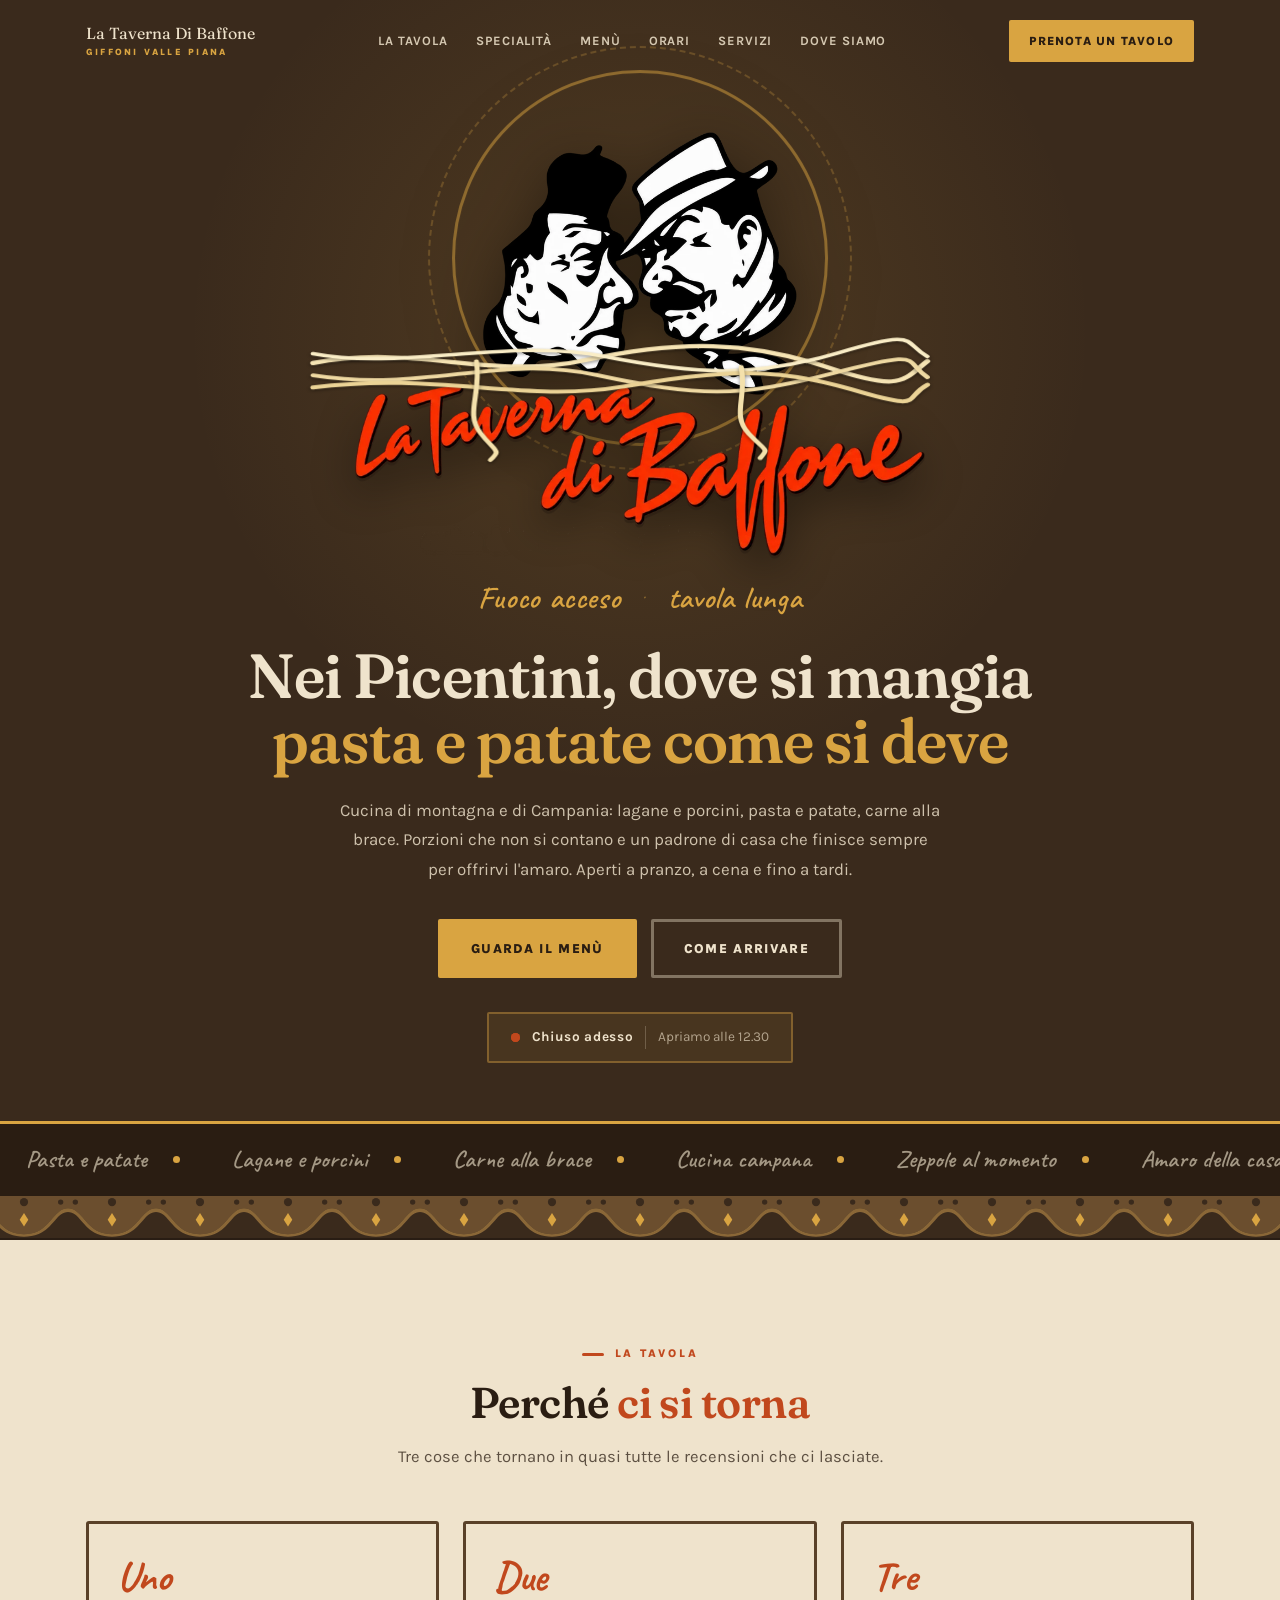
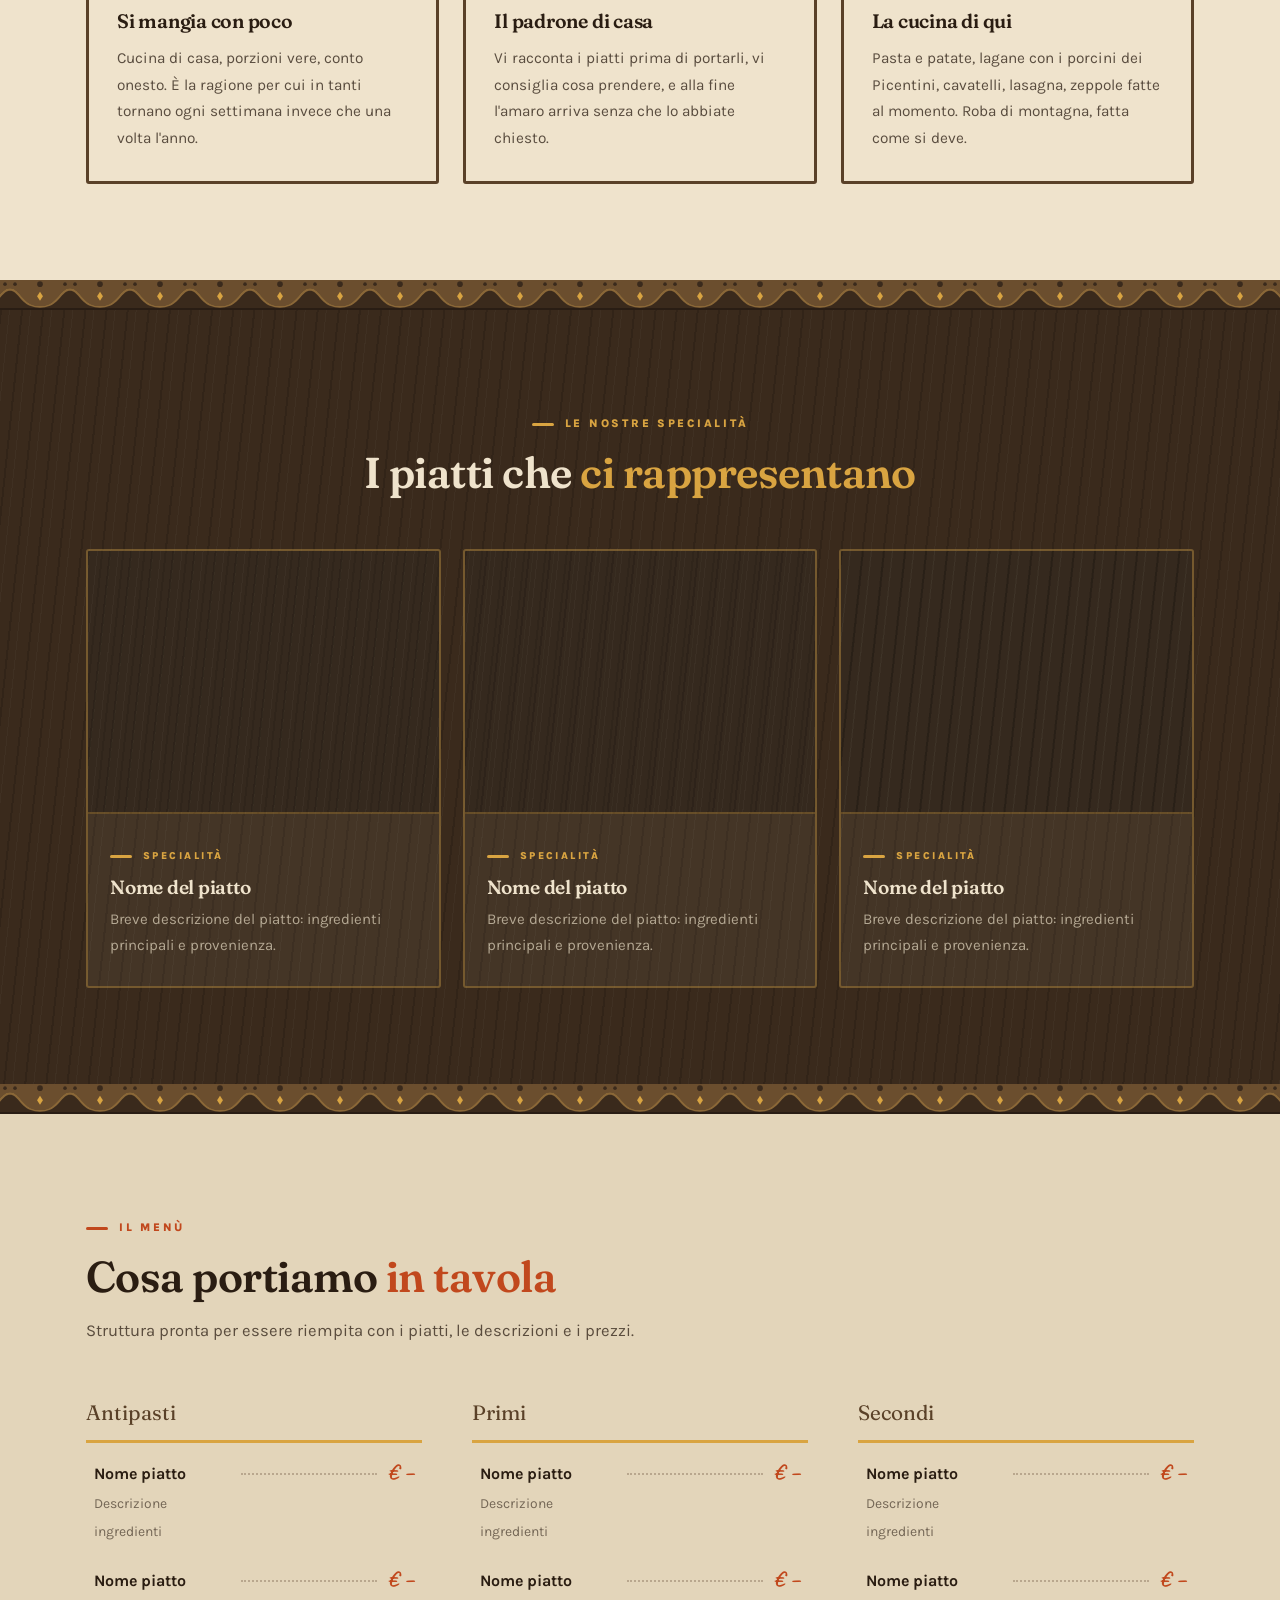
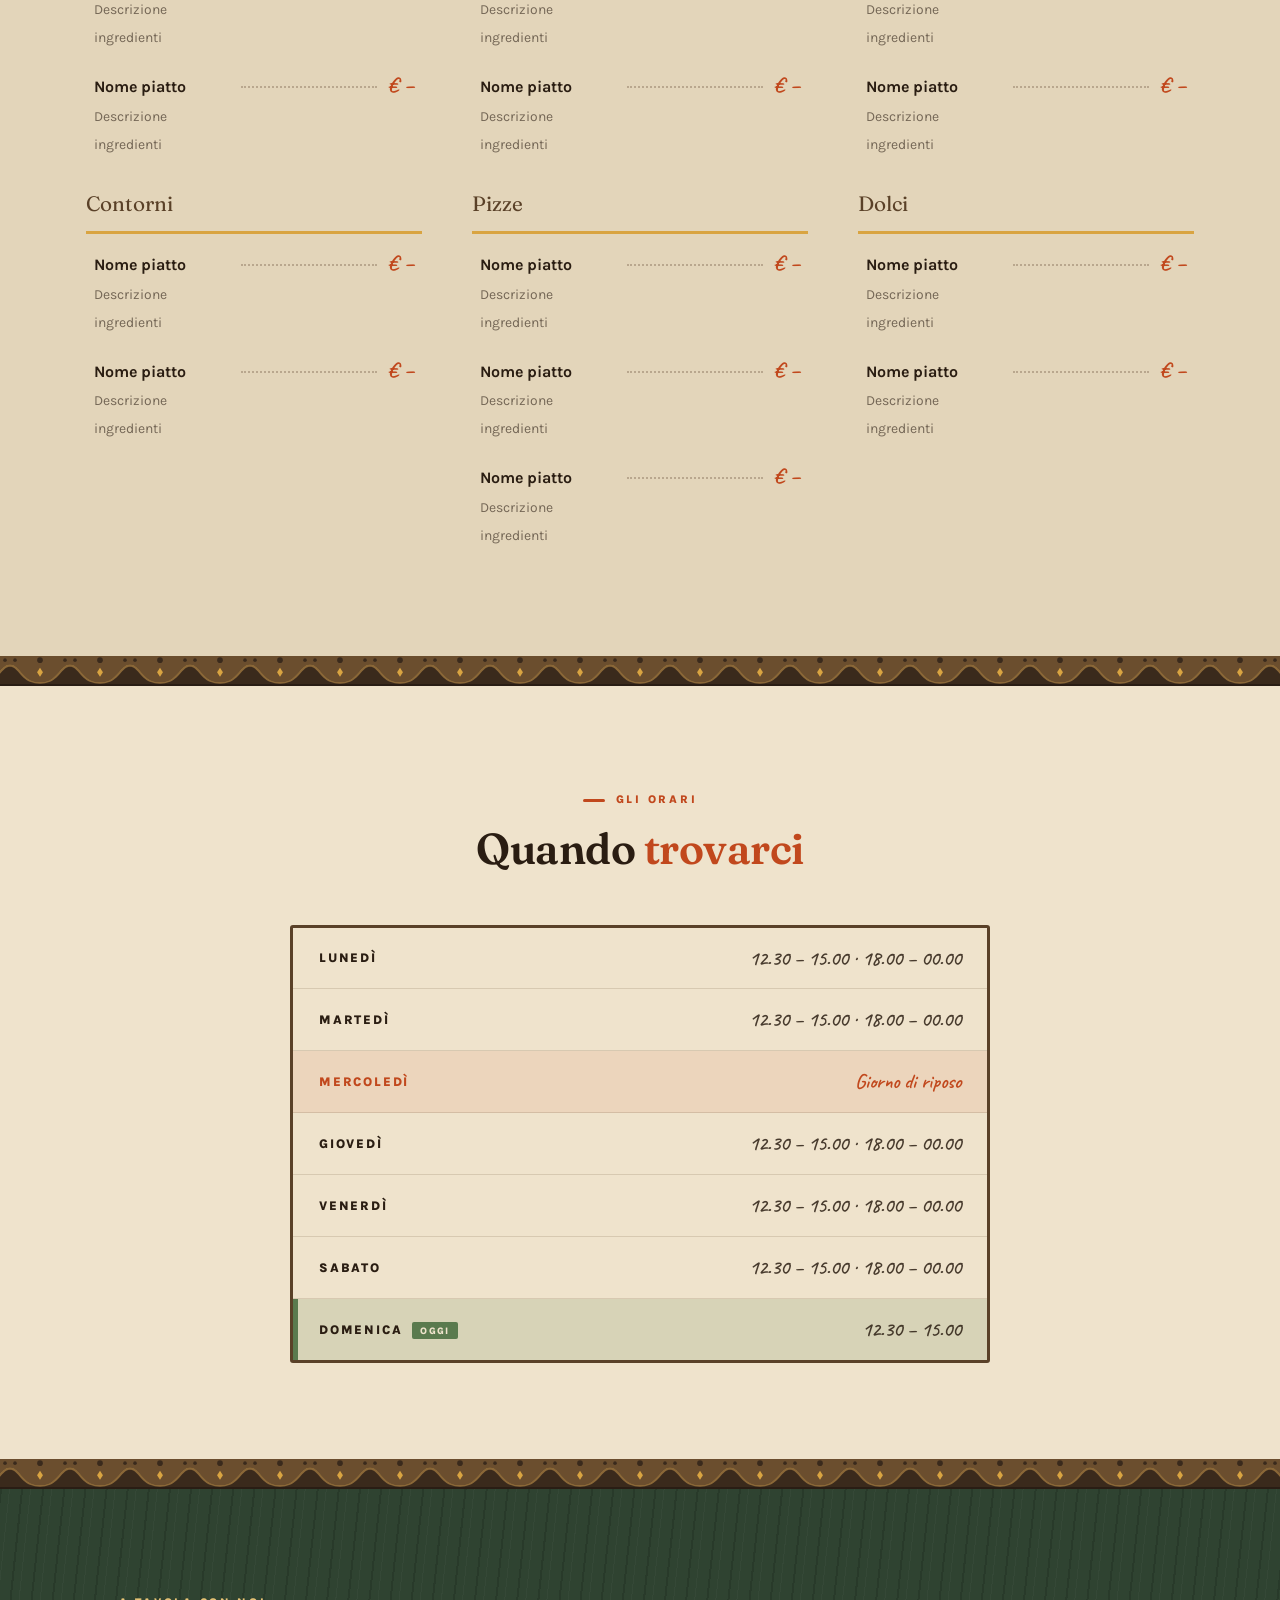
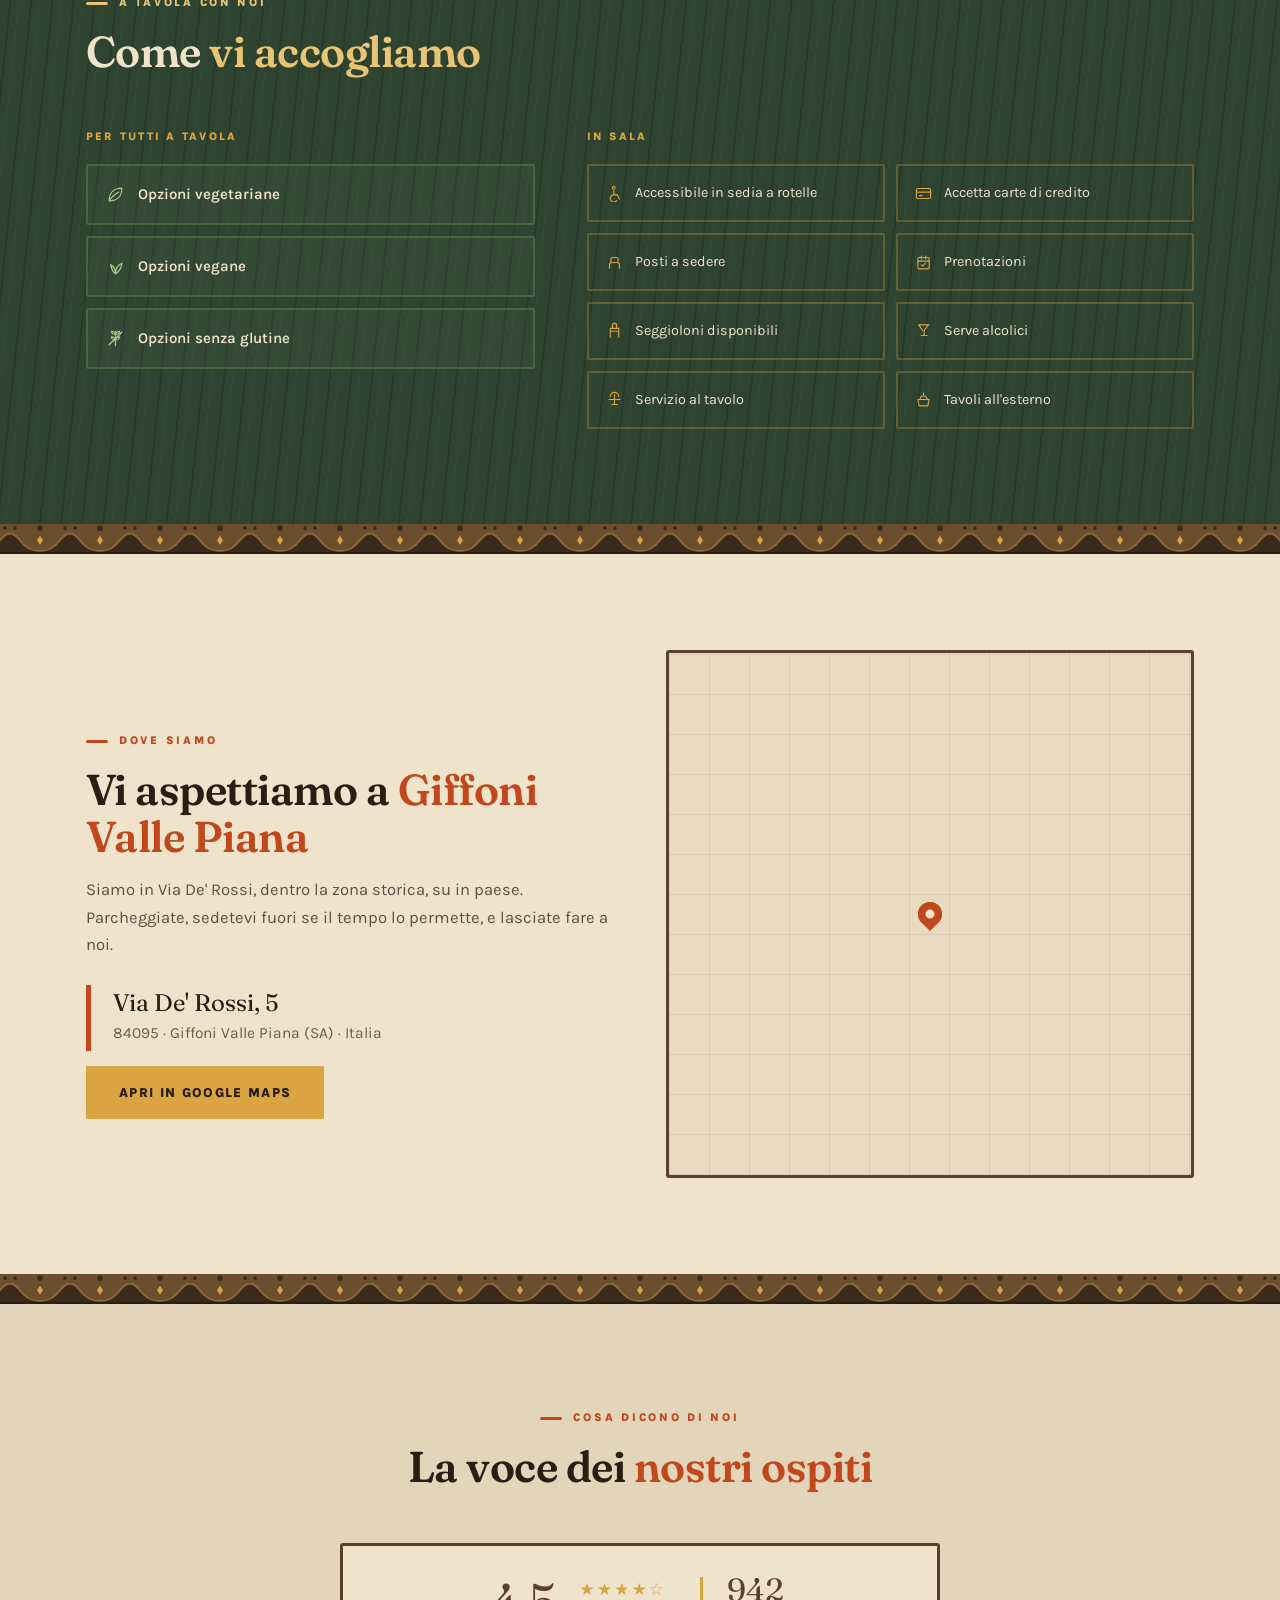
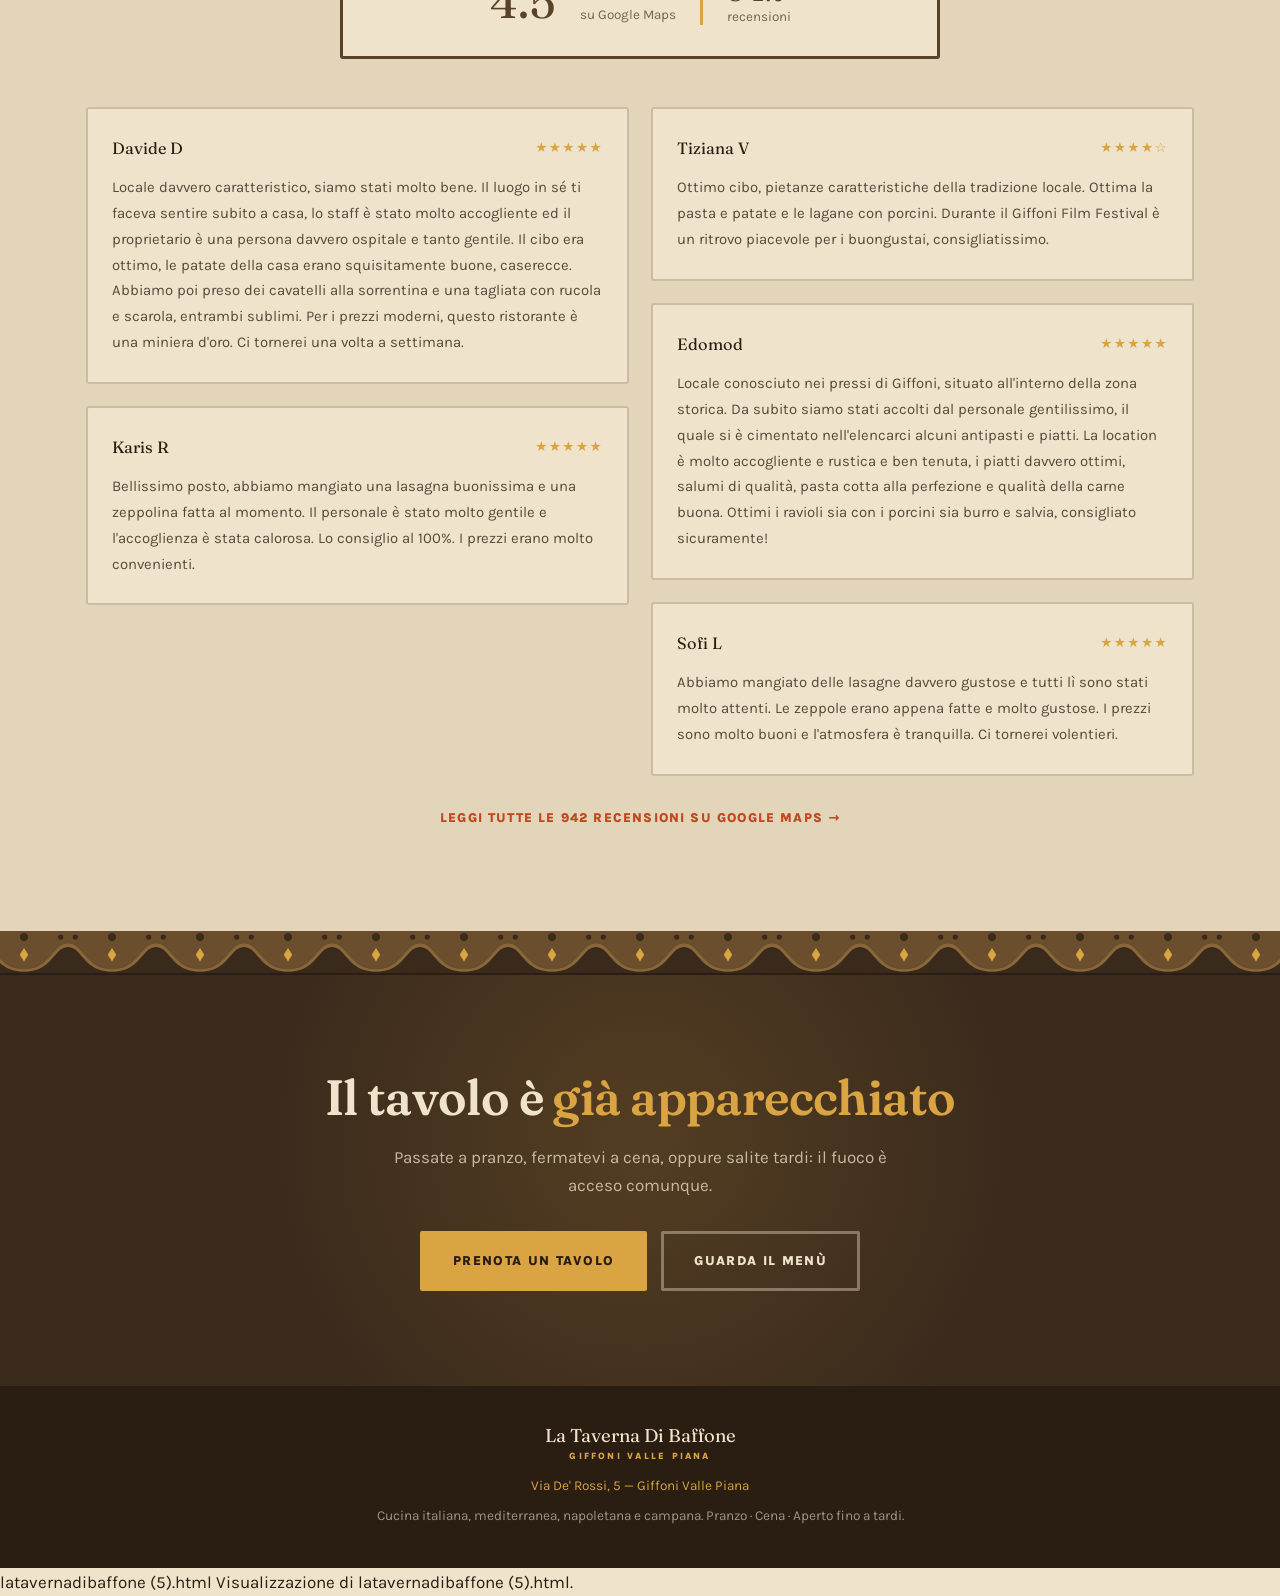
==== commit 0469dd21: "Update index.html" ====
--- a/index.html
+++ b/index.html
@@ -5,34 +5,45 @@
         <meta charset="UTF-8">
         <meta name="viewport" content="width=device-width, initial-scale=1.0">
         <title>La Taverna Di Baffone — Cucina napoletana e campana a Giffoni Valle Piana</title>
-        <meta name="description" content="La Taverna Di Baffone, cucina napoletana e campana a Giffoni Valle Piana. Pranzo, cena e aperto fino a tardi. Tavoli all'esterno, prenotazioni, opzioni vegetariane, vegane e senza glutine.">
+        <meta name="description" content="La Taverna Di Baffone, cucina campana e di montagna nel centro storico di Giffoni Valle Piana, Monti Picentini. Pranzo, cena e aperto fino a tardi. Tavoli all'esterno, prenotazioni, opzioni vegetariane, vegane e senza glutine.">
         <link rel="preconnect" href="https://fonts.googleapis.com">
         <link rel="preconnect" href="https://fonts.gstatic.com" crossorigin>
-        <link href="https://fonts.googleapis.com/css2?family=Bodoni+Moda:ital,opsz,wght@0,6..96,400;0,6..96,600;0,6..96,700;1,6..96,400;1,6..96,600&family=Karla:ital,wght@0,400;0,500;0,600;0,700;1,400&display=swap" rel="stylesheet">
+        <link href="https://fonts.googleapis.com/css2?family=Caveat:wght@500;600;700&family=Fraunces:ital,opsz,wght@0,9..144,400;0,9..144,600;0,9..144,700;1,9..144,500&family=Karla:ital,wght@0,400;0,500;0,600;0,700;0,800;1,400&display=swap" rel="stylesheet">
 
         <style>
                      /* ============================================================
             LA TAVERNA DI BAFFONE
-            Direzione: osteria di paese, calda e rustica.
-            Palette: legno affumicato, calce, vino, rame, oliva.
-            Display: Bodoni Moda (insegna dipinta a mano)
-            Testo:   Karla (grottesca calda, molto leggibile)
+            Materiale di partenza: la baita di montagna. Giffoni Valle Piana
+            sta nei Monti Picentini, non sulla costa.
+            Noce affumicato, pino, lana grezza, brace e ottone.
+            Motivo firma: il traforo di legno intagliato sotto la gronda.
+            Display: Fraunces, old style con asse irregolare, sembra inciso.
+            Testo: Karla. Prezzi, orari e motto: Caveat, scritti a mano.
             ============================================================ */
 
                      :root {
-                         --fuliggine: #221A15; /* legno affumicato, fondo scuro */
-                         --fuliggine-2: #2E241D;
-                         --calce: #F4EDE1; /* muro a calce, fondo chiaro */
-                         --calce-2: #EAE0CE;
-                         --vino: #7B2D26; /* aglianico, accento primario */
-                         --vino-chiaro: #A34237;
-                         --rame: #B8813F; /* rame/ottone, accento secondario */
-                         --oliva: #6B7248; /* verde oliva, terzo accento */
-                         --inchiostro: #1A1310;
-                         --display: 'Bodoni Moda', Georgia, serif;
+                         /* Materiali: noce affumicato, pino dei Picentini, panna di lana,
+              brace del camino, ottone delle lampade. */
+                         --calce: #EFE3CC; /* panna, lana grezza */
+                         --calce-2: #E3D5BA; /* panna piu calda */
+                         --noce-medio: #5A4128; /* noce medio: bordi e cornici */
+                         --noce: #3A2A1C; /* noce affumicato: le sezioni scure */
+                         --trave: #2A1D12; /* travi, fondo barra e footer */
+                         --pino: #2F4331; /* pino di montagna */
+                         --giallo: #D9A441; /* ottone, miele di castagno */
+                         --giallo-chiaro: #E8C476;
+                         --rosso: #C1481D; /* brace */
+                         --verde: #5A7A4E; /* muschio */
+                         --inchiostro: #2A1D12;
+                         --display: 'Fraunces', Georgia, serif;
                          --testo: 'Karla', system-ui, sans-serif;
+                         --mano: 'Caveat', cursive;
                          --curva: cubic-bezier(.22,1,.36,1);
-                         --max: 1180px;
+                         --max: 1160px;
+                         /* il traforo di legno sotto la gronda di una baita: il motivo firma */
+                         --traforo: url("data:image/svg+xml,<svg xmlns=%22http://www.w3.org/2000/svg%22 width=%2272%22 height=%2236%22 viewBox=%220 0 72 36%22><path d=%22M0 0 H72 V10 C62 10 58 24 47 29 C40 32 32 32 25 29 C14 24 10 10 0 10 Z%22 fill=%22%236B4E2E%22/><path d=%22M0 10 C10 10 14 24 25 29 C32 32 40 32 47 29 C58 24 62 10 72 10 V13 C63 13 60 26 48 31 C40 34 32 34 24 31 C12 26 9 13 0 13 Z%22 fill=%22%238A6737%22/><circle cx=%2236%22 cy=%225%22 r=%223.4%22 fill=%22%233A2A1C%22/><circle cx=%226%22 cy=%225%22 r=%222.2%22 fill=%22%233A2A1C%22/><circle cx=%2266%22 cy=%225%22 r=%222.2%22 fill=%22%233A2A1C%22/><path d=%22M36 14 L39.5 19.5 L36 25 L32.5 19.5 Z%22 fill=%22%23D9A441%22/></svg>");
+                         /* venatura del legno, per le sezioni scure */
+                         --venatura: repeating-linear-gradient(96deg, rgba(0,0,0,.14) 0 2px, rgba(0,0,0,0) 2px 9px, rgba(255,255,255,.028) 9px 10px, rgba(0,0,0,0) 10px 21px);
                      }
 
                      * {
@@ -67,61 +78,75 @@
                      }
 
                      :focus-visible {
-                         outline: 3px solid var(--rame);
+                         outline: 3px solid var(--giallo);
                          outline-offset: 4px;
-                         border-radius: 2px;
+                         border-radius: 2px
                      }
 
                      .wrap {
                          max-width: var(--max);
                          margin: 0 auto;
-                         padding: 0 28px
-                     }
-
-                     /* ---------- tipografia ---------- */
+                         padding: 0 26px
+                     }
+
                      h1, h2, h3 {
                          font-family: var(--display);
                          font-weight: 600;
                          line-height: 1.08;
-                         letter-spacing: -.015em
+                         letter-spacing: -.012em;
+                         font-variation-settings: 'SOFT' 40,'WONK' 1
                      }
 
                      .occhiello {
                          font-family: var(--testo);
-                         font-size: .72rem;
-                         font-weight: 700;
-                         letter-spacing: .22em;
+                         font-size: .71rem;
+                         font-weight: 800;
+                         letter-spacing: .24em;
                          text-transform: uppercase;
                          display: inline-flex;
                          align-items: center;
-                         gap: 12px;
+                         gap: 11px;
                      }
 
                          .occhiello::before {
                              content: "";
-                             width: 26px;
-                             height: 2px;
+                             width: 22px;
+                             height: 3px;
                              background: currentColor;
                              display: block;
-                         }
-
-                     /* ---------- texture di fondo: intonaco ---------- */
-                     .intonaco {
-                         position: relative;
-                     }
-
-                         .intonaco::before {
-                             content: "";
-                             position: absolute;
-                             inset: 0;
-                             pointer-events: none;
-                             opacity: .5;
-                             background-image: radial-gradient(circle at 15% 22%, rgba(123,45,38,.05) 0 2px, transparent 3px), radial-gradient(circle at 72% 61%, rgba(107,114,72,.05) 0 2px, transparent 3px), radial-gradient(circle at 41% 84%, rgba(184,129,63,.05) 0 2px, transparent 3px);
-                             background-size: 180px 180px,220px 220px,260px 260px;
-                         }
+                             border-radius: 2px
+                         }
+
+                     /* ---------- il traforo intagliato: fascia divisoria e motivo firma ---------- */
+                     .traforo {
+                         height: 30px;
+                         background-color: var(--noce);
+                         background-image: var(--traforo);
+                         background-size: 60px 30px;
+                         background-repeat: repeat-x;
+                         background-position: center top;
+                     }
+
+                         .traforo.alta {
+                             height: 44px;
+                             background-size: 88px 44px
+                         }
+                     /* quando il traforo segue una sezione chiara, il fondo resta legno: e la trave */
+                     .traforo {
+                         box-shadow: inset 0 -2px 0 rgba(0,0,0,.3)
+                     }
+
+                     /* le sezioni scure hanno la venatura del legno */
+                     .legno, .chiusura, .hero {
+                         background-image: var(--venatura)
+                     }
+
+                     .barra.giu, footer {
+                         background-image: var(--venatura)
+                     }
 
                      /* ============================================================
-            BARRA DI NAVIGAZIONE
+            BARRA
             ============================================================ */
                      .barra {
                          position: fixed;
@@ -129,62 +154,58 @@
                          left: 0;
                          right: 0;
                          z-index: 100;
-                         background: rgba(34,26,21,.0);
-                         transition: background .45s ease, box-shadow .45s ease, padding .45s ease;
-                         padding: 22px 0;
-                     }
-
-                         .barra.attaccata {
-                             background: rgba(34,26,21,.96);
-                             backdrop-filter: blur(10px);
-                             box-shadow: 0 1px 0 rgba(184,129,63,.28);
-                             padding: 12px 0;
+                         padding: 20px 0;
+                         transition: background .4s ease,padding .4s ease,box-shadow .4s ease;
+                     }
+
+                         .barra.giu {
+                             background: var(--trave);
+                             padding: 10px 0;
+                             box-shadow: 0 3px 0 var(--giallo);
                          }
 
                      .barra-int {
                          max-width: var(--max);
                          margin: 0 auto;
-                         padding: 0 28px;
+                         padding: 0 26px;
                          display: flex;
                          align-items: center;
                          justify-content: space-between;
-                         gap: 22px;
-                     }
-
-                     .marchio {
+                         gap: 20px;
+                     }
+
+                     .sigla {
                          font-family: var(--display);
-                         font-size: 1.12rem;
-                         font-weight: 600;
+                         font-size: 1rem;
                          color: var(--calce);
-                         letter-spacing: .01em;
-                         line-height: 1.15;
+                         line-height: 1.1;
                          display: flex;
                          flex-direction: column;
                      }
 
-                         .marchio span {
+                         .sigla span {
                              font-family: var(--testo);
-                             font-size: .6rem;
-                             font-weight: 700;
+                             font-size: .58rem;
+                             font-weight: 800;
                              letter-spacing: .24em;
                              text-transform: uppercase;
-                             color: var(--rame);
-                             margin-top: 3px;
+                             color: var(--giallo);
+                             margin-top: 4px;
                          }
 
                      .voci {
                          display: flex;
-                         gap: 30px;
+                         gap: 28px;
                          align-items: center
                      }
 
                          .voci a {
-                             font-size: .82rem;
-                             font-weight: 600;
-                             letter-spacing: .06em;
+                             font-size: .8rem;
+                             font-weight: 700;
+                             letter-spacing: .07em;
                              text-transform: uppercase;
                              color: var(--calce);
-                             opacity: .82;
+                             opacity: .85;
                              position: relative;
                              padding: 4px 0;
                              transition: opacity .3s ease,color .3s ease;
@@ -196,16 +217,17 @@
                                  left: 0;
                                  bottom: 0;
                                  width: 100%;
-                                 height: 1.5px;
-                                 background: var(--rame);
+                                 height: 3px;
+                                 background: var(--giallo);
+                                 border-radius: 2px;
                                  transform: scaleX(0);
                                  transform-origin: right;
-                                 transition: transform .4s var(--curva);
+                                 transition: transform .38s var(--curva);
                              }
 
                              .voci a:hover {
                                  opacity: 1;
-                                 color: var(--rame)
+                                 color: var(--giallo)
                              }
 
                                  .voci a:hover::after {
@@ -213,75 +235,74 @@
                                      transform-origin: left
                                  }
 
-                     .prenota {
-                         font-family: var(--testo);
-                         font-size: .78rem;
-                         font-weight: 700;
+                     .chiama {
+                         font-size: .76rem;
+                         font-weight: 800;
                          letter-spacing: .1em;
                          text-transform: uppercase;
-                         color: var(--calce);
-                         border: 1.5px solid var(--rame);
+                         color: var(--trave);
+                         background: var(--giallo);
                          padding: 11px 20px;
                          border-radius: 2px;
-                         transition: background .35s ease,color .35s ease,transform .35s var(--curva);
-                     }
-
-                         .prenota:hover {
-                             background: var(--rame);
-                             color: var(--fuliggine);
-                             transform: translateY(-2px)
-                         }
-
-                     .hamburger {
+                         transition: transform .32s var(--curva),box-shadow .32s ease;
+                     }
+
+                         .chiama:hover {
+                             transform: translateY(-2px);
+                             box-shadow: 0 8px 18px rgba(0,0,0,.3)
+                         }
+
+                     .panino {
                          display: none;
                          background: none;
-                         border: 1.5px solid rgba(244,237,225,.4);
+                         border: 2px solid rgba(239,227,204,.45);
                          border-radius: 2px;
-                         padding: 9px 11px;
-                         cursor: pointer;
-                     }
-
-                         .hamburger span {
+                         padding: 8px 10px;
+                         cursor: pointer
+                     }
+
+                         .panino span {
                              display: block;
-                             width: 20px;
-                             height: 2px;
+                             width: 19px;
+                             height: 2.5px;
                              background: var(--calce);
                              margin: 4px 0;
-                             transition: transform .35s var(--curva),opacity .25s ease;
-                         }
-
-                         .hamburger[aria-expanded="true"] span:nth-child(1) {
-                             transform: translateY(6px) rotate(45deg)
-                         }
-
-                         .hamburger[aria-expanded="true"] span:nth-child(2) {
+                             border-radius: 2px;
+                             transition: transform .34s var(--curva),opacity .22s ease
+                         }
+
+                         .panino[aria-expanded="true"] span:nth-child(1) {
+                             transform: translateY(6.5px) rotate(45deg)
+                         }
+
+                         .panino[aria-expanded="true"] span:nth-child(2) {
                              opacity: 0
                          }
 
-                         .hamburger[aria-expanded="true"] span:nth-child(3) {
-                             transform: translateY(-6px) rotate(-45deg)
+                         .panino[aria-expanded="true"] span:nth-child(3) {
+                             transform: translateY(-6.5px) rotate(-45deg)
                          }
 
                      /* ============================================================
-            HERO — insegna dell'osteria
+            HERO — la vetrina dipinta
             ============================================================ */
                      .hero {
                          position: relative;
-                         background: var(--fuliggine);
+                         background: var(--noce);
                          color: var(--calce);
-                         padding: 150px 0 0;
+                         padding: 132px 0 0;
                          overflow: hidden;
                      }
-                         /* alone caldo tipo lampada */
+
                          .hero::before {
                              content: "";
                              position: absolute;
-                             top: -10%;
+                             top: -14%;
                              left: 50%;
                              transform: translateX(-50%);
-                             width: 900px;
-                             height: 900px;
-                             background: radial-gradient(circle,rgba(184,129,63,.16) 0%,transparent 66%);
+                             width: 1000px;
+                             height: 1000px;
+                             background: radial-gradient(circle,rgba(217,164,65,.15) 0%,transparent 64%);
                              pointer-events: none;
                          }
 
@@ -289,36 +310,29 @@
                          position: relative;
                          max-width: var(--max);
                          margin: 0 auto;
-                         padding: 0 28px;
-                         text-align: center;
-                     }
-
-                     /* ---------- LOGO: proporzioni bloccate, mai stirato ---------- */
+                         padding: 0 26px;
+                         text-align: center
+                     }
+
+                     /* ---------- LOGO: tre livelli, proporzioni native bloccate ---------- */
                      .insegna {
+                         --insegna-w: clamp(300px,46vw,570px);
                          position: relative;
                          width: fit-content;
-                         margin: 0 auto 34px;
+                         margin: 0 auto 30px;
                          display: flex;
+                         flex-direction: column;
                          align-items: center;
                          justify-content: center;
-                     }
-                     /* Il logo e scomposto: i due volti in alto, il marchio dipinto sotto.
-            Ogni pezzo ha le sue proporzioni native bloccate, quindi nulla si stira mai.
-            --insegna-w regola tutto l'insieme da un solo valore. */
-                     .insegna {
-                         --insegna-w: clamp(300px,46vw,560px);
-                         flex-direction: column;
-                         gap: 0;
-                         padding-bottom: 3.2em;
-                     }
-
-                     /* --- i due volti --- */
+                         padding-bottom: 3.4em;
+                     }
+
                      .teste {
                          position: relative;
                          z-index: 2;
-                         width: calc(var(--insegna-w) * .56);
+                         width: calc(var(--insegna-w) * .55);
                          aspect-ratio: 568 / 477;
-                         filter: drop-shadow(0 18px 32px rgba(0,0,0,.5));
+                         filter: drop-shadow(0 16px 30px rgba(0,0,0,.45));
                      }
 
                      .strato {
@@ -327,9 +341,9 @@
                          width: 100%;
                          height: 100%;
                          object-fit: contain;
-                         pointer-events: none;
-                     }
-                     /* i volti ruotano attorno alla base del collo, come una testa vera */
+                         pointer-events: none
+                     }
+
                      .volto-sx {
                          transform-origin: 38% 78%
                      }
@@ -338,126 +352,8 @@
                          transform-origin: 62% 78%
                      }
 
-                     /* --- il marchio dipinto --- */
-                     .marchio-blocco {
-                         position: relative;
-                         z-index: 3;
-                         width: var(--insegna-w);
-                         aspect-ratio: 831 / 251;
-                         margin-top: -3%;
-                     }
-
-                     /* --- il motto: testo vivo, non piu inciso nell'immagine --- */
-                     .motto {
-                         position: absolute;
-                         z-index: 4;
-                         left: 0;
-                         right: 0;
-                         top: 100%;
-                         margin-top: .6em;
-                         display: flex;
-                         align-items: center;
-                         justify-content: center;
-                         gap: .9em;
-                         font-family: var(--display);
-                         font-style: italic;
-                         font-weight: 400;
-                         font-size: clamp(.95rem,2.1vw,1.35rem);
-                         letter-spacing: .06em;
-                         color: var(--rame);
-                         white-space: nowrap;
-                     }
-
-                         .motto i {
-                             font-style: normal;
-                             font-size: .42em;
-                             color: rgba(184,129,63,.6);
-                             transform: translateY(-.15em);
-                         }
-
-                         .motto span {
-                             display: inline-block;
-                             opacity: 0;
-                             animation: mottoEntra .9s var(--curva) forwards;
-                         }
-
-                             .motto span:nth-of-type(1) {
-                                 animation-delay: 1.7s
-                             }
-
-                             .motto span:nth-of-type(2) {
-                                 animation-delay: 1.92s
-                             }
-
-                         .motto i {
-                             opacity: 0;
-                             animation: mottoEntra .7s var(--curva) 1.82s forwards
-                         }
-
-                     @keyframes mottoEntra {
-                         from {
-                             opacity: 0;
-                             transform: translateY(10px)
-                         }
-
-                         to {
-                             opacity: 1;
-                             transform: translateY(0)
-                         }
-                     }
-
-                     .marchio-scritta {
-                         position: relative;
-                         z-index: 2;
-                         width: 100%;
-                         height: 100%;
-                         object-fit: contain;
-                         /* trattamento rustico: rosso piu terroso, contorno da insegna dipinta a mano */
-                         filter: saturate(1.06) hue-rotate(-7deg) brightness(.94) drop-shadow(0 3px 0 rgba(46,26,18,.5)) drop-shadow(0 16px 26px rgba(0,0,0,.5));
-                     }
-
-                     /* --- spaghetti stesi sopra la scritta --- */
-                     .spaghetti {
-                         position: absolute;
-                         z-index: 3;
-                         left: -4%;
-                         top: -30%;
-                         width: 108%;
-                         height: 82%;
-                         overflow: visible;
-                         pointer-events: none;
-                     }
-
-                     .filo {
-                         fill: none;
-                         stroke: #EFD9A6;
-                         stroke-width: 9;
-                         stroke-linecap: round;
-                         filter: drop-shadow(0 3px 3px rgba(0,0,0,.45));
-                     }
-
-                     .f2 {
-                         stroke: #E8CE93;
-                         stroke-width: 8
-                     }
-
-                     .f3 {
-                         stroke: #F3E2B6;
-                         stroke-width: 7.5
-                     }
-
-                     .f4 {
-                         stroke: #E2C687;
-                         stroke-width: 8.5
-                     }
-
-                     .pendente {
-                         stroke-width: 8;
-                         stroke: #EDD59D
-                     }
-                     /* cornici in ottone: abbracciano i due volti, non tutta l'insegna */
-                     .teste::before,
-                     .teste::after {
+                     /* piatto di maiolica dietro ai volti */
+                     .teste::before, .teste::after {
                          content: "";
                          position: absolute;
                          left: 50%;
@@ -470,86 +366,178 @@
                      }
 
                      .teste::before {
-                         width: 116%;
-                         border: 1px solid rgba(184,129,63,.42);
+                         width: 118%;
+                         border: 3px solid rgba(217,164,65,.5)
                      }
 
                      .teste::after {
-                         width: 132%;
-                         border: 1px dashed rgba(184,129,63,.22);
-                     }
-
-                     .hero-occhiello {
-                         color: var(--rame);
+                         width: 134%;
+                         border: 2px dashed rgba(217,164,65,.26)
+                     }
+
+                     .marchio-blocco {
+                         position: relative;
+                         z-index: 3;
+                         width: var(--insegna-w);
+                         aspect-ratio: 831 / 251;
+                         margin-top: -2%;
+                         transform-origin: 50% 18%;
+                     }
+
+                     .marchio-scritta {
+                         position: relative;
+                         z-index: 2;
+                         width: 100%;
+                         height: 100%;
+                         object-fit: contain;
+                         filter: drop-shadow(0 3px 0 rgba(42,29,18,.55)) drop-shadow(0 14px 22px rgba(0,0,0,.45));
+                     }
+
+                     /* spaghetti stesi sopra la scritta */
+                     .spaghetti {
+                         position: absolute;
+                         z-index: 3;
+                         left: -4%;
+                         top: -30%;
+                         width: 108%;
+                         height: 82%;
+                         overflow: visible;
+                         pointer-events: none
+                     }
+
+                     .filo {
+                         fill: none;
+                         stroke: #F6E4B4;
+                         stroke-width: 9;
+                         stroke-linecap: round;
+                         filter: drop-shadow(0 3px 3px rgba(0,0,0,.4))
+                     }
+
+                     .f2 {
+                         stroke: #EFD9A2;
+                         stroke-width: 8
+                     }
+
+                     .f3 {
+                         stroke: #FAEDC6;
+                         stroke-width: 7.5
+                     }
+
+                     .f4 {
+                         stroke: #EBD396;
+                         stroke-width: 8.5
+                     }
+
+                     .pendente {
+                         stroke-width: 8;
+                         stroke: #F4E1AC
+                     }
+
+                     .motto {
+                         position: absolute;
+                         z-index: 4;
+                         left: 0;
+                         right: 0;
+                         top: 100%;
+                         margin-top: .5em;
+                         display: flex;
+                         align-items: center;
                          justify-content: center;
-                         margin-bottom: 22px
-                     }
+                         gap: .7em;
+                         font-family: var(--mano);
+                         font-size: clamp(1.3rem,3vw,1.95rem);
+                         font-weight: 600;
+                         letter-spacing: .02em;
+                         color: var(--giallo);
+                         white-space: nowrap;
+                     }
+
+                         .motto i {
+                             font-style: normal;
+                             font-size: .5em;
+                             color: rgba(217,164,65,.6);
+                             transform: translateY(-.2em)
+                         }
+
+                         .motto span {
+                             display: inline-block;
+                             opacity: 0;
+                             animation: mottoEntra .9s var(--curva) forwards
+                         }
+
+                             .motto span:nth-of-type(1) {
+                                 animation-delay: 1.7s
+                             }
+
+                             .motto span:nth-of-type(2) {
+                                 animation-delay: 1.92s
+                             }
+
+                         .motto i {
+                             opacity: 0;
+                             animation: mottoEntra .7s var(--curva) 1.82s forwards
+                         }
 
                      .hero h1 {
-                         font-size: clamp(2.9rem,7.6vw,5.6rem);
-                         font-weight: 400;
-                         line-height: 1.02;
-                         margin-bottom: 26px;
-                         letter-spacing: -.02em;
+                         font-size: clamp(2rem,5.2vw,3.9rem);
+                         line-height: 1.04;
+                         margin-bottom: 22px;
                      }
 
                          .hero h1 em {
-                             font-style: italic;
-                             font-weight: 600;
-                             color: var(--rame);
+                             font-style: normal;
+                             color: var(--giallo)
                          }
 
                      .hero-testo {
-                         max-width: 620px;
-                         margin: 0 auto 40px;
-                         font-size: 1.07rem;
+                         max-width: 600px;
+                         margin: 0 auto 34px;
+                         font-size: 1.06rem;
                          line-height: 1.75;
-                         color: rgba(244,237,225,.78);
+                         color: rgba(239,227,204,.82)
                      }
 
                      .bottoni {
                          display: flex;
-                         gap: 16px;
+                         gap: 14px;
                          justify-content: center;
                          flex-wrap: wrap;
-                         margin-bottom: 64px;
+                         margin-bottom: 34px
                      }
 
                      .btn {
                          font-family: var(--testo);
-                         font-size: .85rem;
-                         font-weight: 700;
+                         font-size: .83rem;
+                         font-weight: 800;
                          letter-spacing: .1em;
                          text-transform: uppercase;
-                         padding: 16px 32px;
+                         padding: 16px 30px;
                          border-radius: 2px;
-                         border: 1.5px solid transparent;
+                         border: 3px solid transparent;
                          cursor: pointer;
-                         transition: transform .32s var(--curva),box-shadow .32s ease,background .32s ease,color .32s ease,border-color .32s ease;
+                         transition: transform .3s var(--curva),box-shadow .3s ease,background .3s ease,color .3s ease,border-color .3s ease;
                      }
 
                      .btn-pieno {
-                         background: var(--vino);
-                         color: var(--calce);
-                         border-color: var(--vino)
+                         background: var(--giallo);
+                         color: var(--trave);
+                         border-color: var(--giallo)
                      }
 
                          .btn-pieno:hover {
-                             background: var(--vino-chiaro);
-                             border-color: var(--vino-chiaro);
                              transform: translateY(-3px);
-                             box-shadow: 0 14px 30px rgba(123,45,38,.45)
+                             box-shadow: 0 12px 26px rgba(0,0,0,.35)
                          }
 
                      .btn-vuoto {
                          background: transparent;
                          color: var(--calce);
-                         border-color: rgba(244,237,225,.42)
+                         border-color: rgba(239,227,204,.4)
                      }
 
                          .btn-vuoto:hover {
-                             border-color: var(--rame);
-                             color: var(--rame);
+                             border-color: var(--giallo);
+                             color: var(--giallo);
                              transform: translateY(-3px)
                          }
 
@@ -557,25 +545,24 @@
                          transform: translateY(0)
                      }
 
-                     /* ---------- stato apertura in tempo reale ---------- */
                      .stato {
                          display: inline-flex;
                          align-items: center;
                          gap: 12px;
-                         padding: 13px 24px;
-                         border: 1px solid rgba(184,129,63,.34);
+                         padding: 12px 22px;
+                         border: 2px solid rgba(217,164,65,.4);
                          border-radius: 2px;
-                         background: rgba(184,129,63,.07);
-                         margin-bottom: 70px;
+                         background: rgba(217,164,65,.09);
+                         margin-bottom: 58px;
                      }
 
                      .spia {
                          width: 9px;
                          height: 9px;
                          border-radius: 50%;
-                         background: var(--oliva);
+                         background: var(--verde);
                          flex-shrink: 0;
-                         position: relative;
+                         position: relative
                      }
 
                          .spia::after {
@@ -584,11 +571,11 @@
                              inset: 0;
                              border-radius: 50%;
                              background: inherit;
-                             animation: battito 2.4s ease-out infinite;
+                             animation: battito 2.4s ease-out infinite
                          }
 
                          .spia.chiusa {
-                             background: var(--vino-chiaro)
+                             background: var(--rosso)
                          }
 
                      @keyframes battito {
@@ -604,32 +591,30 @@
                      }
 
                      .stato-testo {
-                         font-size: .86rem;
-                         font-weight: 600;
+                         font-size: .85rem;
+                         font-weight: 700;
                          letter-spacing: .05em;
-                         color: var(--calce);
+                         color: var(--calce)
                      }
 
                      .stato-nota {
-                         font-size: .86rem;
-                         color: rgba(244,237,225,.6);
-                         border-left: 1px solid rgba(244,237,225,.2);
-                         padding-left: 12px;
-                     }
-
-                     /* ---------- fascia scorrevole: le cucine ---------- */
-                     .fascia {
-                         border-top: 1px solid rgba(184,129,63,.22);
-                         border-bottom: 1px solid rgba(184,129,63,.22);
-                         padding: 20px 0;
+                         font-size: .85rem;
+                         color: rgba(239,227,204,.64);
+                         border-left: 1px solid rgba(239,227,204,.24);
+                         padding-left: 12px
+                     }
+
+                     .nastro-cont {
+                         border-top: 3px solid var(--giallo);
+                         padding: 16px 0;
                          overflow: hidden;
-                         background: rgba(0,0,0,.22);
+                         background: var(--trave)
                      }
 
                      .nastro {
                          display: flex;
                          width: max-content;
-                         animation: scorri 42s linear infinite;
+                         animation: scorri 40s linear infinite
                      }
 
                          .nastro:hover {
@@ -637,22 +622,24 @@
                          }
 
                          .nastro span {
-                             font-family: var(--display);
-                             font-style: italic;
-                             font-size: 1.35rem;
-                             color: rgba(244,237,225,.5);
+                             font-family: var(--mano);
+                             font-size: 1.5rem;
+                             font-weight: 600;
+                             color: rgba(239,227,204,.62);
                              white-space: nowrap;
-                             padding: 0 30px;
+                             padding: 0 26px;
                              display: flex;
                              align-items: center;
-                             gap: 30px;
+                             gap: 26px;
                          }
 
                              .nastro span::after {
-                                 content: "◆";
-                                 font-size: .5rem;
-                                 color: var(--rame);
-                                 font-style: normal;
+                                 content: "";
+                                 width: 7px;
+                                 height: 7px;
+                                 background: var(--giallo);
+                                 border-radius: 50%;
+                                 flex-shrink: 0
                              }
 
                      @keyframes scorri {
@@ -669,12 +656,39 @@
             SEZIONI
             ============================================================ */
                      section {
-                         padding: 110px 0
-                     }
+                         padding: 96px 0
+                     }
+
+                     .chiara {
+                         background: var(--calce)
+                     }
+
+                     .crema {
+                         background: var(--calce-2)
+                     }
+                     /* sezioni scure: noce affumicato, e una in pino di montagna */
+                     .legno {
+                         background-color: var(--noce);
+                         color: var(--calce)
+                     }
+
+                     .pino-sez {
+                         background-color: var(--pino);
+                         color: var(--calce);
+                         background-image: var(--venatura)
+                     }
+
+                         .pino-sez .testata .occhiello, .pino-sez .testata h2 em {
+                             color: var(--giallo-chiaro)
+                         }
+
+                         .pino-sez .testata p {
+                             color: rgba(239,227,204,.76)
+                         }
 
                      .testata {
                          max-width: 760px;
-                         margin-bottom: 60px
+                         margin-bottom: 52px
                      }
 
                          .testata.centro {
@@ -688,245 +702,166 @@
                              }
 
                          .testata .occhiello {
-                             color: var(--vino);
-                             margin-bottom: 18px
-                         }
-
-                         .testata h2 {
-                             font-size: clamp(2.1rem,4.6vw,3.3rem);
-                             font-weight: 400;
-                             margin-bottom: 18px;
-                         }
-
-                             .testata h2 em {
-                                 font-style: italic;
-                                 font-weight: 600;
-                                 color: var(--vino)
-                             }
-
-                         .testata p {
-                             color: rgba(26,19,16,.72);
-                             font-size: 1.05rem;
-                             max-width: 640px
-                         }
-
-                         .testata.centro p {
-                             margin-left: auto;
-                             margin-right: auto
-                         }
-
-                     /* ---------- Cucina ---------- */
-                     #cucina {
+                             color: var(--rosso);
+                             margin-bottom: 16px
+                         }
+
+                     .legno .testata .occhiello {
+                         color: var(--giallo)
+                     }
+
+                     .testata h2 {
+                         font-size: clamp(1.7rem,3.9vw,2.7rem);
+                         margin-bottom: 16px
+                     }
+
+                         .testata h2 em {
+                             font-style: normal;
+                             color: var(--rosso)
+                         }
+
+                     .legno .testata h2 em {
+                         color: var(--giallo)
+                     }
+
+                     .testata p {
+                         color: rgba(42,29,18,.74);
+                         font-size: 1.04rem;
+                         max-width: 640px
+                     }
+
+                     .legno .testata p {
+                         color: rgba(239,227,204,.74)
+                     }
+
+                     .testata.centro p {
+                         margin-left: auto;
+                         margin-right: auto
+                     }
+
+                     /* ---------- Perche ci si torna ---------- */
+                     .motivi {
+                         display: grid;
+                         grid-template-columns: repeat(auto-fit,minmax(260px,1fr));
+                         gap: 24px
+                     }
+
+                     .motivo {
+                         background: var(--calce);
+                         border: 3px solid var(--noce-medio);
+                         border-radius: 3px;
+                         padding: 32px 28px 30px;
+                         position: relative;
+                         transition: transform .42s var(--curva),box-shadow .42s ease;
+                     }
+
+                     .crema .motivo {
                          background: var(--calce)
                      }
 
-                     .cucina-griglia {
-                         display: grid;
-                         grid-template-columns: 1.25fr .85fr;
-                         gap: 70px;
-                         align-items: start;
-                     }
-
-                     .cucina-testo p {
-                         margin-bottom: 22px;
-                         font-size: 1.06rem;
-                         line-height: 1.8
-                     }
-
-                         .cucina-testo p:first-child::first-letter {
-                             font-family: var(--display);
-                             font-size: 4rem;
-                             font-weight: 600;
-                             float: left;
-                             line-height: .82;
-                             margin: 6px 12px 0 0;
-                             color: var(--vino);
-                         }
-
-                     .etichette {
-                         display: flex;
-                         flex-wrap: wrap;
-                         gap: 9px;
-                         margin-top: 32px
-                     }
-
-                     .etichetta {
-                         font-size: .74rem;
+                     .motivo:hover {
+                         transform: translateY(-7px);
+                         box-shadow: 10px 10px 0 var(--giallo)
+                     }
+
+                     .motivo-num {
+                         font-family: var(--mano);
+                         font-size: 2.6rem;
                          font-weight: 700;
-                         letter-spacing: .12em;
-                         text-transform: uppercase;
-                         padding: 8px 15px;
-                         border: 1px solid rgba(123,45,38,.3);
-                         border-radius: 2px;
-                         color: var(--vino);
-                         transition: background .3s ease,color .3s ease,transform .3s var(--curva);
-                     }
-
-                         .etichetta:hover {
-                             background: var(--vino);
-                             color: var(--calce);
-                             transform: translateY(-2px)
-                         }
-
-                     /* servizio: pranzo / cena / fino a tardi */
-                     .servizio {
-                         border: 1px solid rgba(26,19,16,.14);
-                         border-radius: 3px;
-                         background: var(--calce-2);
-                         overflow: hidden;
-                     }
-
-                     .turno {
-                         display: flex;
-                         align-items: baseline;
-                         justify-content: space-between;
-                         gap: 18px;
-                         padding: 26px 28px;
-                         border-bottom: 1px solid rgba(26,19,16,.12);
-                         transition: background .35s ease,padding-left .35s var(--curva);
-                     }
-
-                         .turno:last-child {
-                             border-bottom: none
-                         }
-
-                         .turno:hover {
-                             background: rgba(184,129,63,.14);
-                             padding-left: 36px
-                         }
-
-                     .turno-ora {
-                         font-family: var(--display);
-                         font-size: 1.9rem;
-                         font-weight: 400;
-                         color: var(--vino);
+                         color: var(--rosso);
                          line-height: 1;
-                     }
-
-                     .turno-nome {
-                         font-size: .76rem;
-                         font-weight: 700;
-                         letter-spacing: .16em;
-                         text-transform: uppercase;
-                         color: rgba(26,19,16,.6);
-                         text-align: right;
-                     }
-
-                     /* ---------- Specialità ---------- */
-                     #specialita {
-                         background: var(--fuliggine);
-                         color: var(--calce)
-                     }
-
-                         #specialita .testata .occhiello {
-                             color: var(--rame)
-                         }
-
-                         #specialita .testata h2 em {
-                             color: var(--rame)
-                         }
-
-                         #specialita .testata p {
-                             color: rgba(244,237,225,.7)
-                         }
-
+                         margin-bottom: 12px;
+                     }
+
+                     .motivo h3 {
+                         font-size: 1.22rem;
+                         margin-bottom: 12px;
+                         line-height: 1.2
+                     }
+
+                     .motivo p {
+                         font-size: .96rem;
+                         color: rgba(42,29,18,.76);
+                         line-height: 1.72
+                     }
+
+                     /* ---------- Specialita ---------- */
                      .piatti {
                          display: grid;
-                         grid-template-columns: repeat(auto-fit,minmax(280px,1fr));
-                         gap: 26px;
+                         grid-template-columns: repeat(auto-fit,minmax(270px,1fr));
+                         gap: 22px
                      }
 
                      .piatto {
-                         border: 1px solid rgba(184,129,63,.28);
+                         background: rgba(239,227,204,.06);
+                         border: 2px solid rgba(217,164,65,.32);
                          border-radius: 3px;
                          overflow: hidden;
-                         background: var(--fuliggine-2);
-                         transition: transform .45s var(--curva),border-color .45s ease,box-shadow .45s ease;
+                         transition: transform .42s var(--curva),border-color .42s ease,box-shadow .42s ease;
                      }
 
                          .piatto:hover {
-                             transform: translateY(-8px);
-                             border-color: var(--rame);
-                             box-shadow: 0 24px 46px rgba(0,0,0,.42);
+                             transform: translateY(-7px);
+                             border-color: var(--giallo);
+                             box-shadow: 0 20px 40px rgba(0,0,0,.35)
                          }
 
                      .piatto-foto {
                          aspect-ratio: 4/3;
-                         background: repeating-linear-gradient(45deg,rgba(184,129,63,.06) 0 12px,transparent 12px 24px), var(--fuliggine);
-                         display: flex;
-                         align-items: center;
-                         justify-content: center;
-                         border-bottom: 1px solid rgba(184,129,63,.24);
-                     }
-
-                         .piatto-foto svg {
-                             width: 52px;
-                             height: 52px;
-                             opacity: .4;
-                             stroke: var(--rame)
-                         }
+                         background-color: rgba(0,0,0,.22);
+                         background-image: var(--venatura);
+                         border-bottom: 2px solid rgba(217,164,65,.3);
+                     }
 
                      .piatto-corpo {
-                         padding: 26px 24px 30px
+                         padding: 24px 22px 28px
                      }
 
                          .piatto-corpo .occhiello {
-                             color: var(--rame);
-                             font-size: .66rem;
-                             margin-bottom: 14px
+                             color: var(--giallo);
+                             font-size: .64rem;
+                             margin-bottom: 12px
                          }
 
                          .piatto-corpo h3 {
-                             font-size: 1.4rem;
-                             font-weight: 400;
-                             font-style: italic;
-                             margin-bottom: 11px;
+                             font-size: 1.2rem;
+                             margin-bottom: 10px
                          }
 
                          .piatto-corpo p {
-                             font-size: .95rem;
-                             color: rgba(244,237,225,.62);
+                             font-size: .94rem;
+                             color: rgba(239,227,204,.66);
                              line-height: 1.7
                          }
 
-                     /* ---------- Menù ---------- */
-                     #menu {
-                         background: var(--calce-2)
-                     }
-
+                     /* ---------- Menu ---------- */
                      .menu-griglia {
                          display: grid;
-                         grid-template-columns: repeat(auto-fit,minmax(330px,1fr));
-                         gap: 20px 56px;
-                     }
-
-                     .portata {
-                         margin-bottom: 14px
+                         grid-template-columns: repeat(auto-fit,minmax(320px,1fr));
+                         gap: 18px 50px
                      }
 
                      .portata-nome {
                          font-family: var(--display);
-                         font-size: 1.55rem;
-                         font-weight: 400;
-                         font-style: italic;
-                         color: var(--vino);
-                         padding-bottom: 12px;
-                         margin-bottom: 8px;
-                         border-bottom: 2px solid rgba(123,45,38,.24);
+                         font-size: 1.3rem;
+                         color: var(--noce-medio);
+                         padding-bottom: 10px;
+                         margin-bottom: 6px;
+                         border-bottom: 3px solid var(--giallo);
                      }
 
                      .voce {
                          display: flex;
                          align-items: baseline;
-                         gap: 12px;
-                         padding: 13px 8px;
+                         gap: 11px;
+                         padding: 12px 8px;
                          border-radius: 2px;
-                         transition: background .3s ease,padding-left .3s var(--curva);
+                         transition: background .3s ease,padding-left .3s var(--curva)
                      }
 
                          .voce:hover {
-                             background: rgba(184,129,63,.16);
-                             padding-left: 16px
+                             background: rgba(90,65,40,.08);
+                             padding-left: 15px
                          }
 
                      .voce-info {
@@ -935,53 +870,50 @@
                      }
 
                      .voce-nome {
-                         font-weight: 600;
+                         font-weight: 700;
                          font-size: 1rem;
                          display: block
                      }
 
                      .voce-desc {
-                         font-size: .86rem;
-                         color: rgba(26,19,16,.56);
-                         font-style: italic
+                         font-size: .87rem;
+                         color: rgba(42,29,18,.6)
                      }
 
                      .filetto {
                          flex: 1;
-                         border-bottom: 1px dotted rgba(26,19,16,.3);
+                         border-bottom: 2px dotted rgba(90,65,40,.3);
                          transform: translateY(-4px);
-                         min-width: 22px;
+                         min-width: 20px
                      }
 
                      .voce-prezzo {
-                         font-family: var(--display);
-                         font-weight: 600;
-                         color: var(--vino);
+                         font-family: var(--mano);
+                         font-size: 1.42rem;
+                         font-weight: 700;
+                         color: var(--rosso);
                          white-space: nowrap;
+                         line-height: 1
                      }
 
                      /* ---------- Orari ---------- */
-                     #orari {
-                         background: var(--calce)
-                     }
-
                      .orari-blocco {
-                         max-width: 720px;
+                         max-width: 700px;
                          margin: 0 auto;
-                         border: 1px solid rgba(26,19,16,.15);
+                         border: 3px solid var(--noce-medio);
                          border-radius: 3px;
                          overflow: hidden;
-                         background: var(--calce-2);
+                         background: var(--calce);
                      }
 
                      .giorno {
                          display: flex;
                          align-items: center;
                          justify-content: space-between;
-                         gap: 20px;
-                         padding: 20px 30px;
-                         border-bottom: 1px solid rgba(26,19,16,.1);
-                         transition: background .35s ease,padding-left .35s var(--curva);
+                         gap: 18px;
+                         padding: 18px 26px;
+                         border-bottom: 1px solid rgba(90,65,40,.16);
+                         transition: background .34s ease,padding-left .34s var(--curva);
                      }
 
                          .giorno:last-child {
@@ -989,183 +921,162 @@
                          }
 
                          .giorno:hover {
-                             background: rgba(184,129,63,.14);
-                             padding-left: 40px
+                             background: rgba(217,164,65,.2);
+                             padding-left: 36px
                          }
 
                      .giorno-nome {
-                         font-size: .82rem;
-                         font-weight: 700;
+                         font-size: .8rem;
+                         font-weight: 800;
                          letter-spacing: .14em;
-                         text-transform: uppercase;
+                         text-transform: uppercase
                      }
 
                      .giorno-ore {
-                         font-family: var(--display);
-                         font-size: 1.06rem;
-                         color: rgba(26,19,16,.78);
+                         font-family: var(--mano);
+                         font-size: 1.3rem;
+                         font-weight: 600;
+                         color: rgba(42,29,18,.85);
                          text-align: right;
+                         line-height: 1.2
                      }
 
                      .giorno.riposo {
-                         background: rgba(123,45,38,.07)
-                     }
-
-                         .giorno.riposo .giorno-nome {
-                             color: var(--vino)
-                         }
-
-                         .giorno.riposo .giorno-ore {
-                             font-style: italic;
-                             color: var(--vino);
-                             font-weight: 600;
+                         background: rgba(193,72,29,.09)
+                     }
+
+                         .giorno.riposo .giorno-nome, .giorno.riposo .giorno-ore {
+                             color: var(--rosso)
                          }
 
                      .giorno.oggi {
-                         background: rgba(107,114,72,.14);
-                         box-shadow: inset 4px 0 0 var(--oliva);
+                         background: rgba(90,122,78,.16);
+                         box-shadow: inset 5px 0 0 var(--verde)
                      }
 
                          .giorno.oggi .giorno-nome::after {
                              content: "oggi";
                              font-family: var(--testo);
-                             font-size: .62rem;
+                             font-size: .6rem;
                              letter-spacing: .14em;
-                             background: var(--oliva);
+                             background: var(--verde);
                              color: var(--calce);
                              padding: 3px 8px;
                              border-radius: 2px;
-                             margin-left: 11px;
+                             margin-left: 10px;
                              vertical-align: middle;
                          }
 
                      /* ---------- Servizi ---------- */
-                     #servizi {
-                         background: var(--fuliggine);
-                         color: var(--calce)
-                     }
-
-                         #servizi .testata .occhiello {
-                             color: var(--rame)
-                         }
-
-                         #servizi .testata h2 em {
-                             color: var(--rame)
-                         }
-
                      .servizi-griglia {
                          display: grid;
-                         grid-template-columns: .9fr 1.1fr;
-                         gap: 60px;
+                         grid-template-columns: .85fr 1.15fr;
+                         gap: 52px;
                          align-items: start
+                     }
+
+                     .sotto-titolo {
+                         font-size: .7rem;
+                         font-weight: 800;
+                         letter-spacing: .2em;
+                         text-transform: uppercase;
+                         color: var(--giallo);
+                         margin-bottom: 18px
                      }
 
                      .diete {
                          display: flex;
                          flex-direction: column;
-                         gap: 12px;
-                         margin-top: 8px
+                         gap: 11px
                      }
 
                      .dieta {
-                         display: flex;
-                         align-items: center;
-                         gap: 14px;
-                         padding: 17px 20px;
-                         border: 1px solid rgba(107,114,72,.45);
-                         border-radius: 2px;
-                         background: rgba(107,114,72,.1);
-                         font-weight: 600;
-                         font-size: .95rem;
-                         transition: background .35s ease,transform .35s var(--curva);
-                     }
-
-                         .dieta:hover {
-                             background: rgba(107,114,72,.24);
-                             transform: translateX(6px)
-                         }
-
-                         .dieta svg {
-                             width: 19px;
-                             height: 19px;
-                             stroke: var(--oliva);
-                             flex-shrink: 0
-                         }
-
-                     .dotazioni {
-                         display: grid;
-                         grid-template-columns: repeat(auto-fit,minmax(210px,1fr));
-                         gap: 12px
-                     }
-
-                     .dotazione {
                          display: flex;
                          align-items: center;
                          gap: 13px;
                          padding: 16px 18px;
-                         border: 1px solid rgba(184,129,63,.26);
+                         border: 2px solid rgba(90,122,78,.55);
                          border-radius: 2px;
-                         font-size: .92rem;
-                         transition: border-color .35s ease,background .35s ease,transform .35s var(--curva);
+                         background: rgba(90,122,78,.14);
+                         font-weight: 600;
+                         font-size: .94rem;
+                         transition: background .34s ease,transform .34s var(--curva);
+                     }
+
+                         .dieta:hover {
+                             background: rgba(90,122,78,.28);
+                             transform: translateX(6px)
+                         }
+
+                         .dieta svg {
+                             width: 19px;
+                             height: 19px;
+                             stroke: #A8C48F;
+                             flex-shrink: 0
+                         }
+
+                     .dotazioni {
+                         display: grid;
+                         grid-template-columns: repeat(auto-fit,minmax(205px,1fr));
+                         gap: 11px
+                     }
+
+                     .dotazione {
+                         display: flex;
+                         align-items: center;
+                         gap: 12px;
+                         padding: 15px 17px;
+                         border: 2px solid rgba(217,164,65,.3);
+                         border-radius: 2px;
+                         font-size: .9rem;
+                         transition: border-color .34s ease,background .34s ease,transform .34s var(--curva);
                      }
 
                          .dotazione:hover {
-                             border-color: var(--rame);
-                             background: rgba(184,129,63,.12);
+                             border-color: var(--giallo);
+                             background: rgba(217,164,65,.14);
                              transform: translateY(-3px)
                          }
 
                          .dotazione svg {
                              width: 17px;
                              height: 17px;
-                             stroke: var(--rame);
+                             stroke: var(--giallo);
                              flex-shrink: 0
                          }
 
-                     .sotto-titolo {
-                         font-size: .72rem;
-                         font-weight: 700;
-                         letter-spacing: .2em;
-                         text-transform: uppercase;
-                         color: var(--rame);
-                         margin-bottom: 20px;
-                     }
-
-                     /* ---------- Dove siamo ---------- */
-                     #dove {
-                         background: var(--calce)
-                     }
-
+                     /* ---------- Dove ---------- */
                      .dove-griglia {
                          display: grid;
                          grid-template-columns: 1fr 1fr;
-                         gap: 60px;
+                         gap: 52px;
                          align-items: center
                      }
 
                      .indirizzo {
-                         border-left: 3px solid var(--vino);
-                         padding: 6px 0 6px 26px;
-                         margin: 32px 0;
+                         border-left: 5px solid var(--rosso);
+                         padding: 4px 0 4px 22px;
+                         margin: 26px 0
                      }
 
                          .indirizzo .via {
                              font-family: var(--display);
-                             font-size: 2rem;
-                             font-weight: 400;
-                             margin-bottom: 6px;
+                             font-size: 1.5rem;
+                             margin-bottom: 5px;
+                             line-height: 1.15
                          }
 
                          .indirizzo .citta {
-                             color: rgba(26,19,16,.66);
-                             font-size: .98rem
+                             color: rgba(42,29,18,.68);
+                             font-size: .97rem
                          }
 
                      .mappa {
                          aspect-ratio: 1/1;
-                         border: 1px solid rgba(26,19,16,.16);
+                         border: 3px solid var(--noce-medio);
                          border-radius: 3px;
-                         background: repeating-linear-gradient(0deg,rgba(26,19,16,.05) 0 1px,transparent 1px 42px), repeating-linear-gradient(90deg,rgba(26,19,16,.05) 0 1px,transparent 1px 42px), var(--calce-2);
+                         background-color: var(--calce-2);
+                         background-image: repeating-linear-gradient(0deg,rgba(90,65,40,.16) 0 1px,transparent 1px 40px), repeating-linear-gradient(90deg,rgba(90,65,40,.16) 0 1px,transparent 1px 40px);
                          display: flex;
                          align-items: center;
                          justify-content: center;
@@ -1173,13 +1084,21 @@
                          overflow: hidden;
                      }
 
+                         .mappa::before {
+                             content: "";
+                             position: absolute;
+                             inset: 0;
+                             background: rgba(239,227,204,.35)
+                         }
+
                      .puntina {
-                         width: 22px;
-                         height: 22px;
+                         width: 24px;
+                         height: 24px;
                          border-radius: 50% 50% 50% 0;
-                         background: var(--vino);
+                         background: var(--rosso);
                          transform: rotate(-45deg);
                          position: relative;
+                         z-index: 2;
                          animation: sospensione 3.4s ease-in-out infinite;
                      }
 
@@ -1189,10 +1108,10 @@
                              top: 50%;
                              left: 50%;
                              transform: translate(-50%,-50%);
-                             width: 8px;
-                             height: 8px;
+                             width: 9px;
+                             height: 9px;
                              border-radius: 50%;
-                             background: var(--calce);
+                             background: var(--calce)
                          }
 
                      @keyframes sospensione {
@@ -1207,17 +1126,18 @@
 
                      .onda {
                          position: absolute;
-                         width: 22px;
-                         height: 22px;
+                         z-index: 2;
+                         width: 24px;
+                         height: 24px;
                          border-radius: 50%;
-                         border: 1.5px solid var(--vino);
-                         animation: onda 3s ease-out infinite;
+                         border: 2px solid var(--rosso);
+                         animation: onda 3s ease-out infinite
                      }
 
                      @keyframes onda {
                          0% {
                              transform: scale(1);
-                             opacity: .7
+                             opacity: .65
                          }
 
                          100% {
@@ -1227,136 +1147,129 @@
                      }
 
                      /* ---------- Recensioni ---------- */
-                     #recensioni {
-                         background: var(--calce-2)
-                     }
-
                      .voto {
                          display: flex;
                          align-items: center;
-                         gap: 26px;
+                         gap: 24px;
                          justify-content: center;
                          flex-wrap: wrap;
-                         padding: 32px 34px;
-                         border: 1px solid rgba(184,129,63,.4);
+                         padding: 28px 30px;
+                         border: 3px solid var(--noce-medio);
                          border-radius: 3px;
                          background: var(--calce);
-                         max-width: 620px;
-                         margin: 0 auto 56px;
+                         max-width: 600px;
+                         margin: 0 auto 48px;
                      }
 
                      .voto-num {
                          font-family: var(--display);
-                         font-size: 3.6rem;
-                         font-weight: 600;
-                         color: var(--vino);
-                         line-height: 1;
+                         font-size: 3rem;
+                         color: var(--noce-medio);
+                         line-height: 1
                      }
 
                      .stelle {
-                         color: var(--rame);
-                         letter-spacing: .15em;
+                         color: var(--giallo);
+                         letter-spacing: .14em;
                          font-size: 1.05rem
                      }
 
                      .voto-nota {
-                         font-size: .85rem;
-                         color: rgba(26,19,16,.62)
+                         font-size: .84rem;
+                         color: rgba(42,29,18,.64)
                      }
 
                      .voto-sep {
-                         width: 1px;
-                         height: 52px;
-                         background: rgba(26,19,16,.16)
+                         width: 3px;
+                         height: 48px;
+                         background: var(--giallo)
                      }
 
                      .pareri {
                          columns: 2;
-                         column-gap: 24px
+                         column-gap: 22px
                      }
 
                      .parere {
                          break-inside: avoid;
-                         margin-bottom: 24px;
-                         padding: 28px 26px;
-                         border: 1px solid rgba(26,19,16,.14);
+                         margin-bottom: 22px;
+                         padding: 26px 24px;
+                         border: 2px solid rgba(90,65,40,.24);
                          border-radius: 3px;
                          background: var(--calce);
-                         transition: transform .45s var(--curva),box-shadow .45s ease,border-color .45s ease;
+                         transition: transform .42s var(--curva),box-shadow .42s ease,border-color .42s ease;
                      }
 
                          .parere:hover {
                              transform: translateY(-6px);
-                             border-color: rgba(184,129,63,.6);
-                             box-shadow: 0 20px 40px rgba(34,26,21,.14);
+                             border-color: var(--noce-medio);
+                             box-shadow: 8px 8px 0 var(--giallo)
                          }
 
                      .parere-capo {
                          display: flex;
                          align-items: center;
                          justify-content: space-between;
-                         gap: 14px;
-                         margin-bottom: 15px;
+                         gap: 12px;
+                         margin-bottom: 13px
                      }
 
                      .parere-nome {
                          font-family: var(--display);
-                         font-size: 1.14rem;
-                         font-weight: 600;
-                         font-style: italic;
+                         font-size: 1.02rem
                      }
 
                      .parere-stelle {
-                         color: var(--rame);
-                         font-size: .86rem;
+                         color: var(--giallo);
+                         font-size: .85rem;
                          letter-spacing: .1em
                      }
 
                      .parere p {
-                         font-size: .94rem;
-                         line-height: 1.75;
-                         color: rgba(26,19,16,.76)
+                         font-size: .93rem;
+                         line-height: 1.74;
+                         color: rgba(42,29,18,.78)
                      }
 
                      .link-tutte {
                          display: inline-flex;
                          align-items: center;
                          gap: 9px;
-                         margin-top: 36px;
-                         font-size: .84rem;
-                         font-weight: 700;
+                         margin-top: 32px;
+                         font-size: .82rem;
+                         font-weight: 800;
                          letter-spacing: .09em;
                          text-transform: uppercase;
-                         color: var(--vino);
-                         border-bottom: 1.5px solid transparent;
+                         color: var(--rosso);
+                         border-bottom: 3px solid transparent;
                          padding-bottom: 3px;
-                         transition: border-color .35s ease,gap .35s var(--curva);
+                         transition: border-color .34s ease,gap .34s var(--curva);
                      }
 
                          .link-tutte:hover {
-                             border-color: var(--vino);
-                             gap: 16px
+                             border-color: var(--rosso);
+                             gap: 15px
                          }
 
                      /* ---------- Chiusura ---------- */
                      .chiusura {
-                         background: var(--fuliggine);
+                         background: var(--noce);
                          color: var(--calce);
                          text-align: center;
-                         padding: 110px 0;
+                         padding: 96px 0;
                          position: relative;
-                         overflow: hidden;
+                         overflow: hidden
                      }
 
                          .chiusura::before {
                              content: "";
                              position: absolute;
-                             bottom: -40%;
+                             bottom: -42%;
                              left: 50%;
                              transform: translateX(-50%);
-                             width: 820px;
-                             height: 820px;
-                             background: radial-gradient(circle,rgba(123,45,38,.2) 0%,transparent 68%);
+                             width: 840px;
+                             height: 840px;
+                             background: radial-gradient(circle,rgba(217,164,65,.16) 0%,transparent 66%);
                              pointer-events: none;
                          }
 
@@ -1365,40 +1278,38 @@
                      }
 
                      .chiusura h2 {
-                         font-size: clamp(2.2rem,5.4vw,3.9rem);
-                         font-weight: 400;
-                         margin-bottom: 22px;
+                         font-size: clamp(1.8rem,4.4vw,3.1rem);
+                         margin-bottom: 18px
                      }
 
                          .chiusura h2 em {
-                             font-style: italic;
-                             font-weight: 600;
-                             color: var(--rame)
+                             font-style: normal;
+                             color: var(--giallo)
                          }
 
                      .chiusura p {
-                         color: rgba(244,237,225,.72);
+                         color: rgba(239,227,204,.76);
                          max-width: 520px;
-                         margin: 0 auto 38px
+                         margin: 0 auto 32px
                      }
 
                      footer {
-                         background: var(--inchiostro);
-                         color: rgba(244,237,225,.55);
-                         padding: 44px 0;
-                         font-size: .86rem;
-                         text-align: center;
-                     }
-
-                         footer .marchio {
+                         background: var(--trave);
+                         color: rgba(239,227,204,.6);
+                         padding: 40px 0;
+                         font-size: .85rem;
+                         text-align: center
+                     }
+
+                         footer .sigla {
                              color: var(--calce);
                              align-items: center;
-                             margin-bottom: 16px;
-                             font-size: 1.24rem;
+                             margin-bottom: 14px;
+                             font-size: 1.16rem
                          }
 
                          footer a {
-                             color: var(--rame);
+                             color: var(--giallo);
                              transition: opacity .3s ease
                          }
 
@@ -1407,7 +1318,7 @@
                              }
 
                      .footer-riga {
-                         margin-top: 9px
+                         margin-top: 8px
                      }
 
                      /* ============================================================
@@ -1428,12 +1339,12 @@
                      @keyframes insegnaEntra {
                          0% {
                              opacity: 0;
-                             transform: scale(.84) translateY(22px)
+                             transform: scale(.85) translateY(20px)
                          }
 
                          62% {
                              opacity: 1;
-                             transform: scale(1.035) translateY(0)
+                             transform: scale(1.03) translateY(0)
                          }
 
                          100% {
@@ -1474,9 +1385,19 @@
                          }
                      }
 
-                     /* --- i due volti prendono vita --- */
-
-                     /* lei: annuisce piano verso di lui */
+                     @keyframes mottoEntra {
+                         from {
+                             opacity: 0;
+                             transform: translateY(10px)
+                         }
+
+                         to {
+                             opacity: 1;
+                             transform: translateY(0)
+                         }
+                     }
+
+                     /* i due volti */
                      @keyframes cennoLei {
                          0%,100% {
                              transform: rotate(0deg) translate(0,0)
@@ -1495,7 +1416,6 @@
                          }
                      }
 
-                     /* lui: risponde in ritardo, movimento piu ampio da baffone */
                      @keyframes cennoLui {
                          0%,100% {
                              transform: rotate(0deg) translate(0,0)
@@ -1518,7 +1438,6 @@
                          }
                      }
 
-                     /* risata: scatto veloce, parte al passaggio del mouse */
                      @keyframes risataLei {
                          0%,100% {
                              transform: rotate(0) translate(0,0)
@@ -1563,12 +1482,6 @@
                          }
                      }
 
-                     /* il marchio resta fermo: e l'insegna, non deve ballare */
-                     .marchio-testo {
-                         transform: none
-                     }
-
-                     /* movimento continuo, sfasato fra i due */
                      .volto-sx {
                          animation: cennoLei 9s ease-in-out 1.8s infinite
                      }
@@ -1577,7 +1490,6 @@
                          animation: cennoLui 11s ease-in-out 2.4s infinite
                      }
 
-                     /* al passaggio del mouse i due si mettono a ridere */
                      .insegna:hover .volto-sx {
                          animation: risataLei 1.1s ease-in-out
                      }
@@ -1586,7 +1498,7 @@
                          animation: risataLui 1.1s ease-in-out .06s
                      }
 
-                     /* --- il marchio dipinto ondeggia come un'insegna appesa --- */
+                     /* il marchio dondola come un'insegna appesa */
                      @keyframes dondolo {
                          0%,100% {
                              transform: rotate(-.7deg) translateY(0) scale(1)
@@ -1600,8 +1512,7 @@
                              transform: rotate(-.3deg) translateY(3px) scale(.996)
                          }
                      }
-
-                     /* --- gli spaghetti ondeggiano, ognuno con il suo tempo --- */
+                     /* gli spaghetti ondeggiano */
                      @keyframes ondaFilo {
                          0%,100% {
                              transform: translateY(0) scaleY(1)
@@ -1630,8 +1541,14 @@
                          }
                      }
 
-                     .marchio-blocco {
-                         transform-origin: 50% 18%
+                     @keyframes filoEntra {
+                         from {
+                             opacity: 0
+                         }
+
+                         to {
+                             opacity: 1
+                         }
                      }
 
                      .filo {
@@ -1664,17 +1581,6 @@
                          animation: ondaPendente 6.2s ease-in-out 2.6s infinite
                      }
 
-                     /* gli spaghetti si posano dopo che il logo e entrato */
-                     @keyframes filoEntra {
-                         from {
-                             opacity: 0
-                         }
-
-                         to {
-                             opacity: 1
-                         }
-                     }
-
                      .matassa {
                          opacity: 0;
                          animation: filoEntra .9s ease 1.5s forwards
@@ -1683,27 +1589,27 @@
                      /* sequenza di apertura */
                      .teste {
                          opacity: 0;
-                         animation: insegnaEntra 1.15s var(--curva) .2s forwards, respiro 7s ease-in-out 1.6s infinite;
+                         animation: insegnaEntra 1.15s var(--curva) .2s forwards,respiro 7s ease-in-out 1.6s infinite
                      }
 
                      .marchio-blocco {
                          opacity: 0;
-                         animation: insegnaEntra 1.05s var(--curva) .5s forwards, dondolo 7.5s ease-in-out 1.9s infinite;
+                         animation: insegnaEntra 1.05s var(--curva) .5s forwards,dondolo 7.5s ease-in-out 1.9s infinite
                      }
 
                      .teste::before {
                          opacity: 0;
-                         animation: cornice 1s var(--curva) .05s forwards;
+                         animation: cornice 1s var(--curva) .05s forwards
                      }
 
                      .teste::after {
                          opacity: 0;
-                         animation: cornice 1.1s var(--curva) .1s forwards, giraLento 60s linear 1.2s infinite;
+                         animation: cornice 1.1s var(--curva) .1s forwards,giraLento 60s linear 1.2s infinite
                      }
 
                      .apri > * {
                          opacity: 0;
-                         animation: salita .9s var(--curva) forwards;
+                         animation: salita .9s var(--curva) forwards
                      }
 
                          .apri > *:nth-child(1) {
@@ -1729,9 +1635,9 @@
                      /* rivelazione allo scroll */
                      .svela {
                          opacity: 0;
-                         transform: translateY(36px);
+                         transform: translateY(34px);
                          transition: opacity .8s var(--curva),transform .8s var(--curva);
-                         will-change: opacity,transform;
+                         will-change: opacity,transform
                      }
 
                          .svela.vista {
@@ -1742,7 +1648,7 @@
                      .svela-serie > * {
                          opacity: 0;
                          transform: translateY(30px);
-                         transition: opacity .72s var(--curva),transform .72s var(--curva);
+                         transition: opacity .72s var(--curva),transform .72s var(--curva)
                      }
 
                      .svela-serie.vista > * {
@@ -1781,179 +1687,14 @@
                          .svela-serie.vista > *:nth-child(8) {
                              transition-delay: .56s
                          }
-
-
-/* ---------- Prenotazione WhatsApp ---------- */
-#prenotazione {
-    background: var(--calce-2);
-    position: relative;
-}
-
-.prenotazione-griglia {
-    display: grid;
-    grid-template-columns: .85fr 1.15fr;
-    gap: 60px;
-    align-items: start;
-}
-
-.prenotazione-intro {
-    padding-top: 8px;
-}
-
-.prenotazione-intro .occhiello {
-    color: var(--vino);
-    margin-bottom: 18px;
-}
-
-.prenotazione-intro h2 {
-    font-size: clamp(2.2rem, 4.8vw, 3.4rem);
-    font-weight: 400;
-    margin-bottom: 18px;
-}
-
-.prenotazione-intro h2 em {
-    color: var(--vino);
-}
-
-.prenotazione-intro p {
-    max-width: 520px;
-    color: rgba(26,19,16,.68);
-    font-size: 1.03rem;
-    line-height: 1.75;
-}
-
-.modulo-prenotazione {
-    background: var(--fuliggine);
-    color: var(--calce);
-    border: 1px solid rgba(184,129,63,.35);
-    border-radius: 3px;
-    padding: 34px;
-    box-shadow: 0 24px 48px rgba(34,26,21,.14);
-}
-
-.form-griglia {
-    display: grid;
-    grid-template-columns: 1fr 1fr;
-    gap: 20px;
-}
-
-.form-campo {
-    display: flex;
-    flex-direction: column;
-    gap: 8px;
-}
-
-.form-campo.intera {
-    grid-column: 1 / -1;
-}
-
-.form-campo label {
-    font-size: .75rem;
-    font-weight: 700;
-    letter-spacing: .12em;
-    text-transform: uppercase;
-    color: var(--rame);
-}
-
-.form-campo input,
-.form-campo select,
-.form-campo textarea {
-    width: 100%;
-    border: 1px solid rgba(244,237,225,.22);
-    border-radius: 2px;
-    background: rgba(244,237,225,.06);
-    color: var(--calce);
-    font: inherit;
-    padding: 13px 14px;
-    outline: none;
-    transition: border-color .25s ease, background .25s ease, box-shadow .25s ease;
-}
-
-.form-campo input::placeholder,
-.form-campo textarea::placeholder {
-    color: rgba(244,237,225,.42);
-}
-
-.form-campo input:focus,
-.form-campo select:focus,
-.form-campo textarea:focus {
-    border-color: var(--rame);
-    background: rgba(244,237,225,.09);
-    box-shadow: 0 0 0 3px rgba(184,129,63,.1);
-}
-
-.form-campo select option {
-    color: var(--inchiostro);
-    background: var(--calce);
-}
-
-.form-campo textarea {
-    min-height: 120px;
-    resize: vertical;
-}
-
-.form-nota {
-    margin-top: 18px;
-    font-size: .8rem;
-    color: rgba(244,237,225,.55);
-    line-height: 1.6;
-}
-
-.btn-whatsapp {
-    width: 100%;
-    margin-top: 22px;
-    display: inline-flex;
-    align-items: center;
-    justify-content: center;
-    gap: 10px;
-    background: #25D366;
-    color: #0d2b18;
-    border-color: #25D366;
-}
-
-.btn-whatsapp:hover {
-    background: #1ebe5d;
-    border-color: #1ebe5d;
-    color: #fff;
-    transform: translateY(-3px);
-    box-shadow: 0 14px 30px rgba(37,211,102,.25);
-}
-
-.btn-whatsapp svg {
-    width: 19px;
-    height: 19px;
-    flex: 0 0 auto;
-}
-
-@media (max-width:980px) {
-    .prenotazione-griglia {
-        grid-template-columns: 1fr;
-        gap: 42px;
-    }
-}
-
-@media (max-width:520px) {
-    .modulo-prenotazione {
-        padding: 24px 20px;
-    }
-
-    .form-griglia {
-        grid-template-columns: 1fr;
-        gap: 16px;
-    }
-
-    .form-campo.intera {
-        grid-column: auto;
-    }
-}
 
                      /* ============================================================
             RESPONSIVE
             ============================================================ */
                      @media (max-width:980px) {
-                         .cucina-griglia, .servizi-griglia, .dove-griglia {
+                         .servizi-griglia, .dove-griglia {
                              grid-template-columns: 1fr;
-                             gap: 44px
+                             gap: 42px
                          }
 
                          .pareri {
@@ -1961,7 +1702,7 @@
                          }
 
                          section {
-                             padding: 84px 0
+                             padding: 76px 0
                          }
                      }
 
@@ -1972,13 +1713,13 @@
                              right: 0;
                              height: 100vh;
                              width: min(78vw,320px);
-                             background: var(--fuliggine);
+                             background: var(--trave);
                              flex-direction: column;
                              justify-content: center;
-                             gap: 30px;
+                             gap: 28px;
                              transform: translateX(100%);
-                             transition: transform .48s var(--curva);
-                             box-shadow: -18px 0 46px rgba(0,0,0,.4);
+                             transition: transform .46s var(--curva);
+                             box-shadow: -16px 0 44px rgba(0,0,0,.4);
                              z-index: 99;
                          }
 
@@ -1990,58 +1731,34 @@
                                  font-size: 1rem
                              }
 
-                         .hamburger {
+                         .panino {
                              display: block;
                              z-index: 101
                          }
 
-                         .prenota {
-                             display: inline-flex;
-                             align-items: center;
-                             justify-content: center;
-                             white-space: nowrap;
-                             font-size: .62rem;
-                             letter-spacing: .07em;
-                             padding: 9px 12px;
-                             margin-left: auto;
-                         }
-
-                         .barra-int {
-                             gap: 10px;
-                         }
-
-                         .marchio {
-                             min-width: 0;
-                             max-width: 48vw;
-                         }
-
-                         .marchio > span {
-                             white-space: nowrap;
-                         }
-
-                         .hamburger {
-                             flex-shrink: 0;
+                         .chiama {
+                             display: none
                          }
 
                          .hero {
-                             padding-top: 118px
+                             padding-top: 106px
                          }
 
                          .stato {
                              flex-direction: column;
-                             gap: 8px;
+                             gap: 7px;
                              text-align: center
                          }
 
                          .stato-nota {
                              border-left: none;
                              padding-left: 0;
-                             border-top: 1px solid rgba(244,237,225,.2);
-                             padding-top: 8px
+                             border-top: 1px solid rgba(239,227,204,.22);
+                             padding-top: 7px
                          }
 
                          .menu-griglia {
-                             gap: 14px 30px
+                             gap: 12px 28px
                          }
                      }
 
@@ -2051,7 +1768,7 @@
                          }
 
                          .wrap, .hero-int, .barra-int {
-                             padding: 0 20px
+                             padding: 0 18px
                          }
 
                          .bottoni {
@@ -2063,28 +1780,27 @@
                          }
 
                          .voto {
-                             gap: 16px;
-                             padding: 26px 22px
+                             gap: 14px;
+                             padding: 24px 20px
                          }
 
                          .voto-sep {
                              display: none
                          }
 
-                         .turno {
-                             padding: 20px 22px
-                         }
-
                          .giorno {
-                             padding: 17px 20px
+                             padding: 15px 18px
                          }
 
                              .giorno:hover {
-                                 padding-left: 26px
+                                 padding-left: 24px
                              }
-                     }
-
-                     /* rispetto delle preferenze di movimento */
+
+                         .motivo:hover {
+                             box-shadow: 6px 6px 0 var(--giallo)
+                         }
+                     }
+
                      @media (prefers-reduced-motion:reduce) {
                          html {
                              scroll-behavior: auto
@@ -2093,19 +1809,19 @@
                          *, *::before, *::after {
                              animation-duration: .001ms !important;
                              animation-iteration-count: 1 !important;
-                             transition-duration: .001ms !important;
+                             transition-duration: .001ms !important
                          }
 
                          .teste, .marchio-blocco, .matassa, .motto span, .motto i,
                          .teste::before, .teste::after, .apri > *, .svela, .svela-serie > * {
                              opacity: 1 !important;
-                             transform: none !important;
-                         }
-
-                         .volto-sx, .volto-dx, .filo, .marchio-blocco, .matassa,
+                             transform: none !important
+                         }
+
+                         .volto-sx, .volto-dx, .filo,
                          .insegna:hover .volto-sx, .insegna:hover .volto-dx {
                              animation: none !important;
-                             transform: none !important;
+                             transform: none !important
                          }
 
                          .nastro {
@@ -2118,48 +1834,34 @@
 
     <body>
 
-        <!-- ============ BARRA ============ -->
         <nav class="barra" id="barra">
             <div class="barra-int">
-                <a href="#" class="marchio">
-                    La Taverna Di Baffone
-                    <span>Giffoni Valle Piana</span>
-                </a>
-
+                <a href="#" class="sigla">La Taverna Di Baffone<span>Giffoni Valle Piana</span></a>
                 <div class="voci" id="voci">
-                    <a href="#cucina">Cucina</a>
+                    <a href="#tavola">La tavola</a>
                     <a href="#specialita">Specialità</a>
                     <a href="#menu">Menù</a>
                     <a href="#orari">Orari</a>
                     <a href="#servizi">Servizi</a>
                     <a href="#dove">Dove siamo</a>
                 </div>
-
-                <a class="prenota" href="#prenotazione">Prenota un tavolo</a>
-
-                <button class="hamburger" id="hamburger" aria-label="Apri il menù" aria-expanded="false" aria-controls="voci">
+                <a class="chiama" href="tel:+39">Prenota un tavolo</a>
+                <button class="panino" id="panino" aria-label="Apri il menù" aria-expanded="false" aria-controls="voci">
                     <span></span><span></span><span></span>
                 </button>
             </div>
         </nav>
 
-        <!-- ============ HERO ============ -->
         <header class="hero">
             <div class="hero-int">
 
                 <div class="insegna" id="insegna">
-
-                    <!-- i due volti, ognuno su un livello proprio -->
                     <div class="teste">
                         <img class="strato volto-sx" src="[data-uri]" alt="" aria-hidden="true">
                         <img class="strato volto-dx" src="[data-uri]" alt="" aria-hidden="true">
                     </div>
-
-                    <!-- il marchio dipinto, con gli spaghetti stesi sopra -->
                     <div class="marchio-blocco">
-                        <img class="marchio-scritta" src="[data-uri]"
-                             alt="La Taverna di Baffone">
-
+                        <img class="marchio-scritta" src="[data-uri]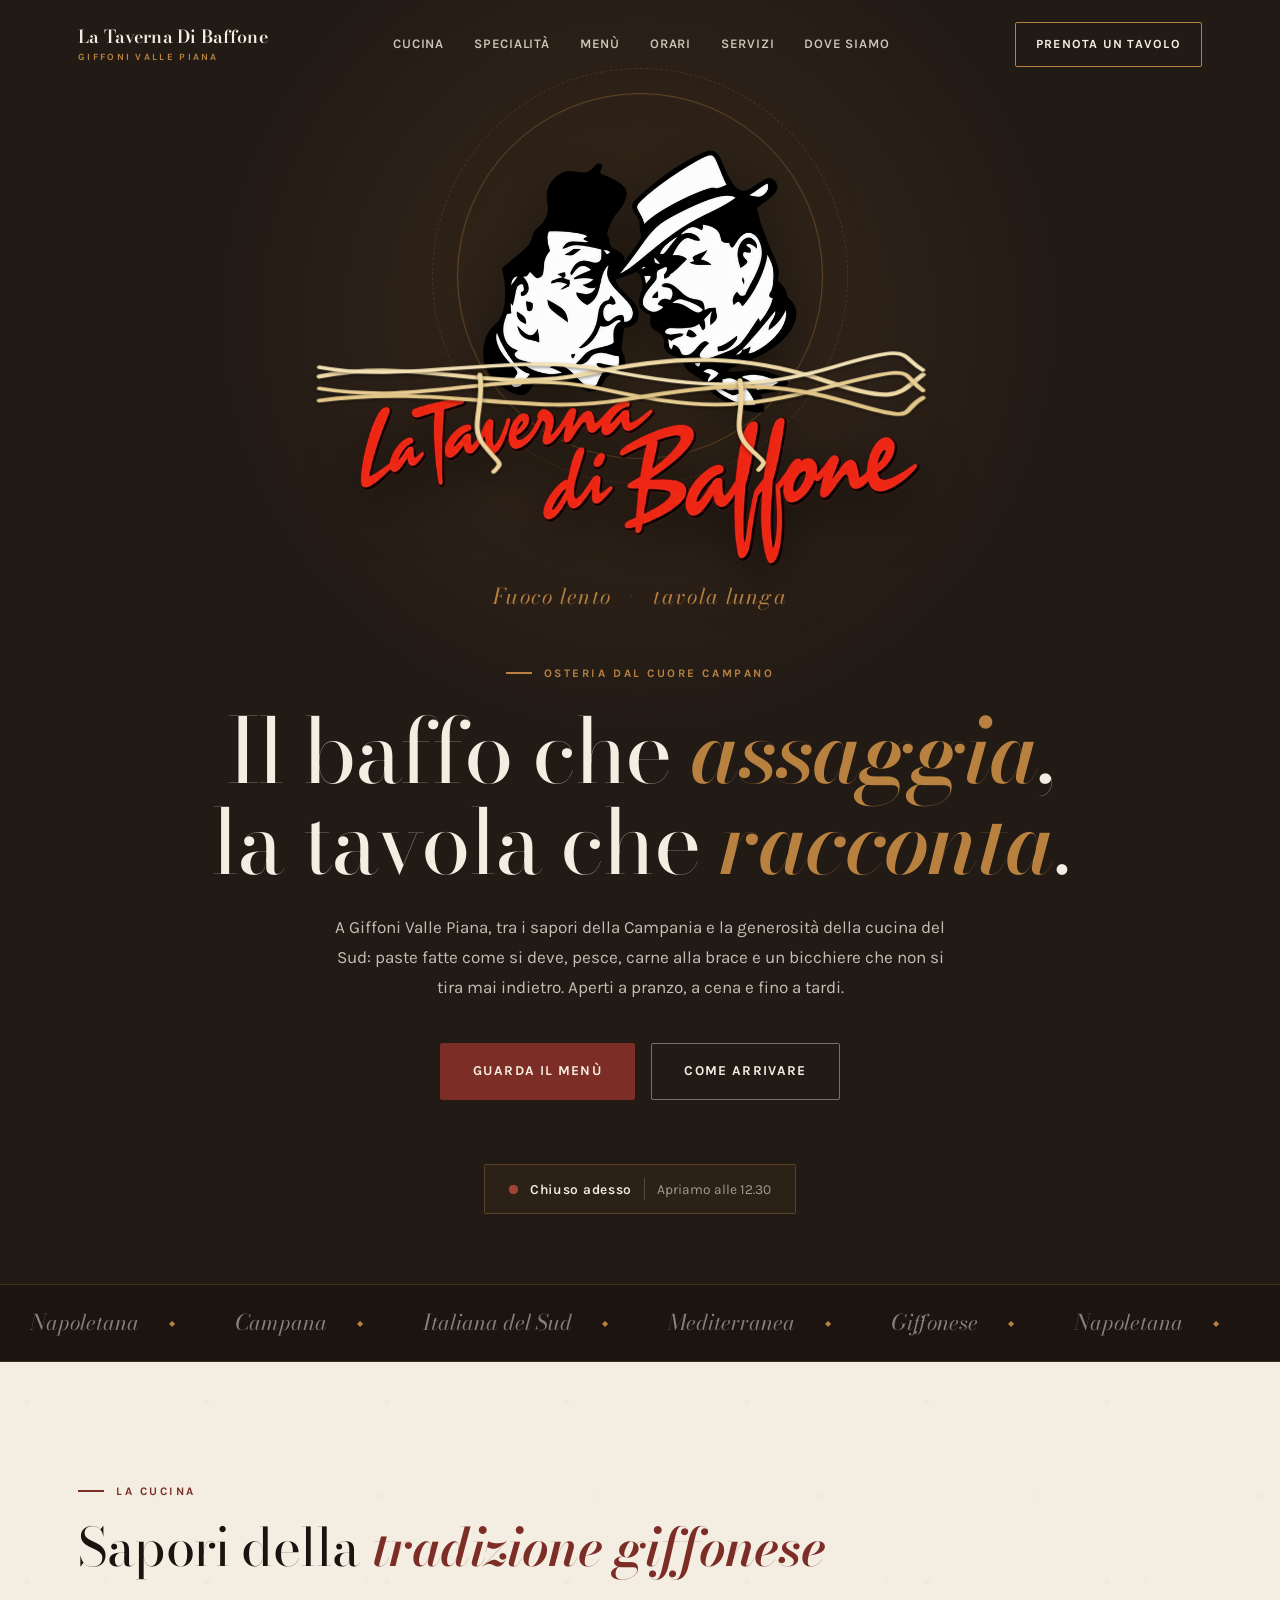
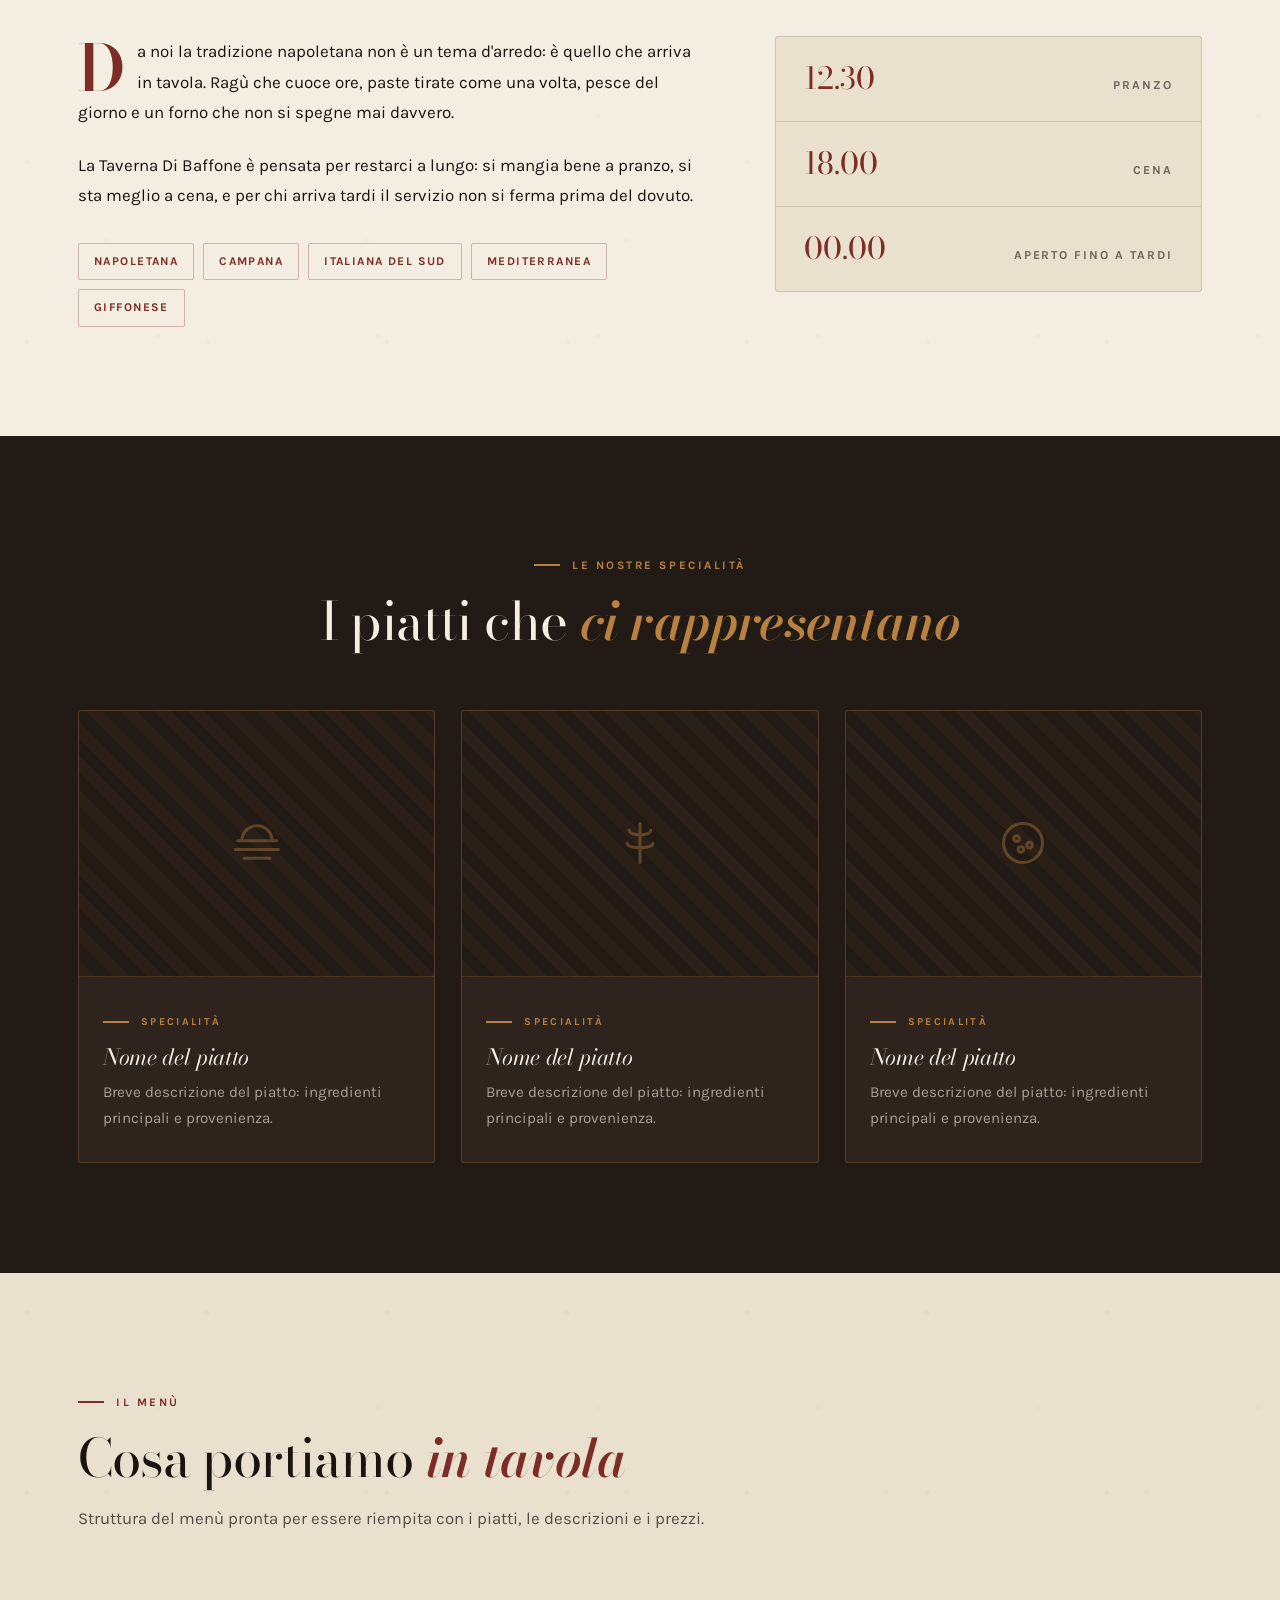
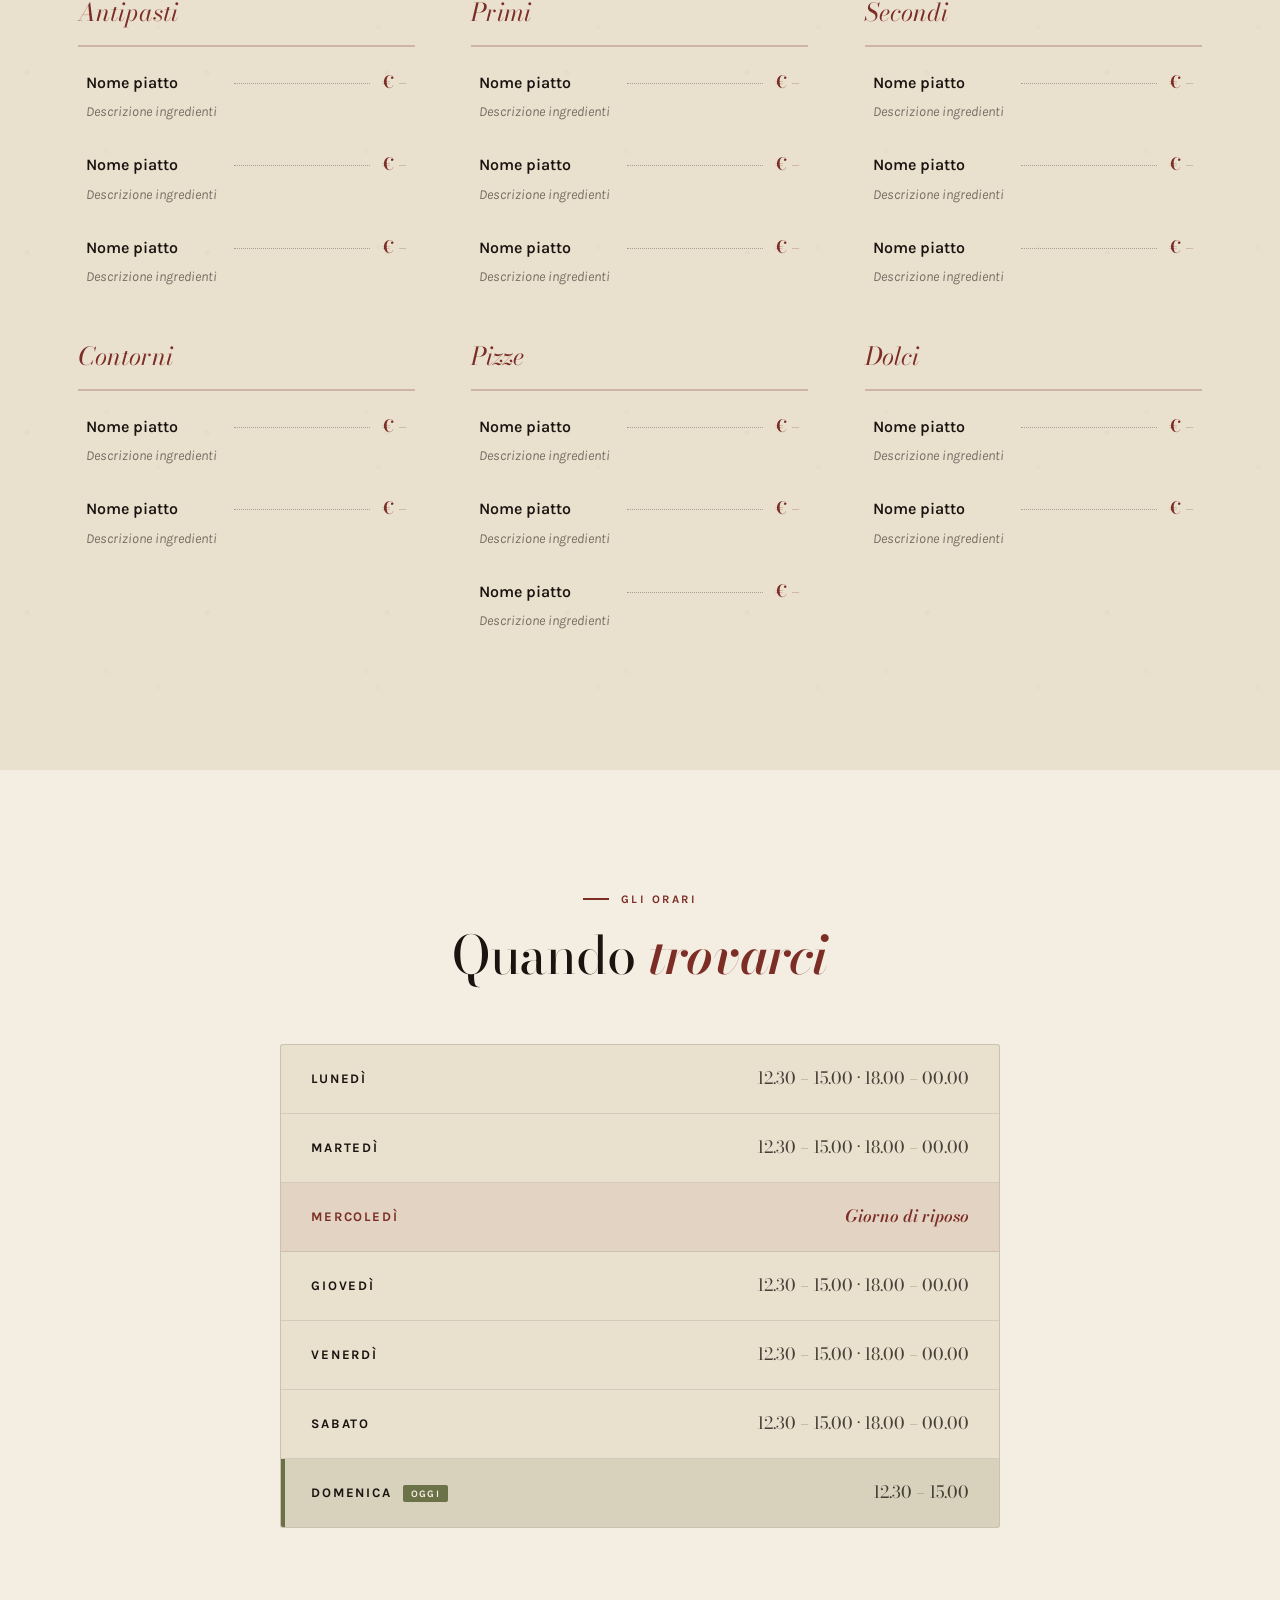
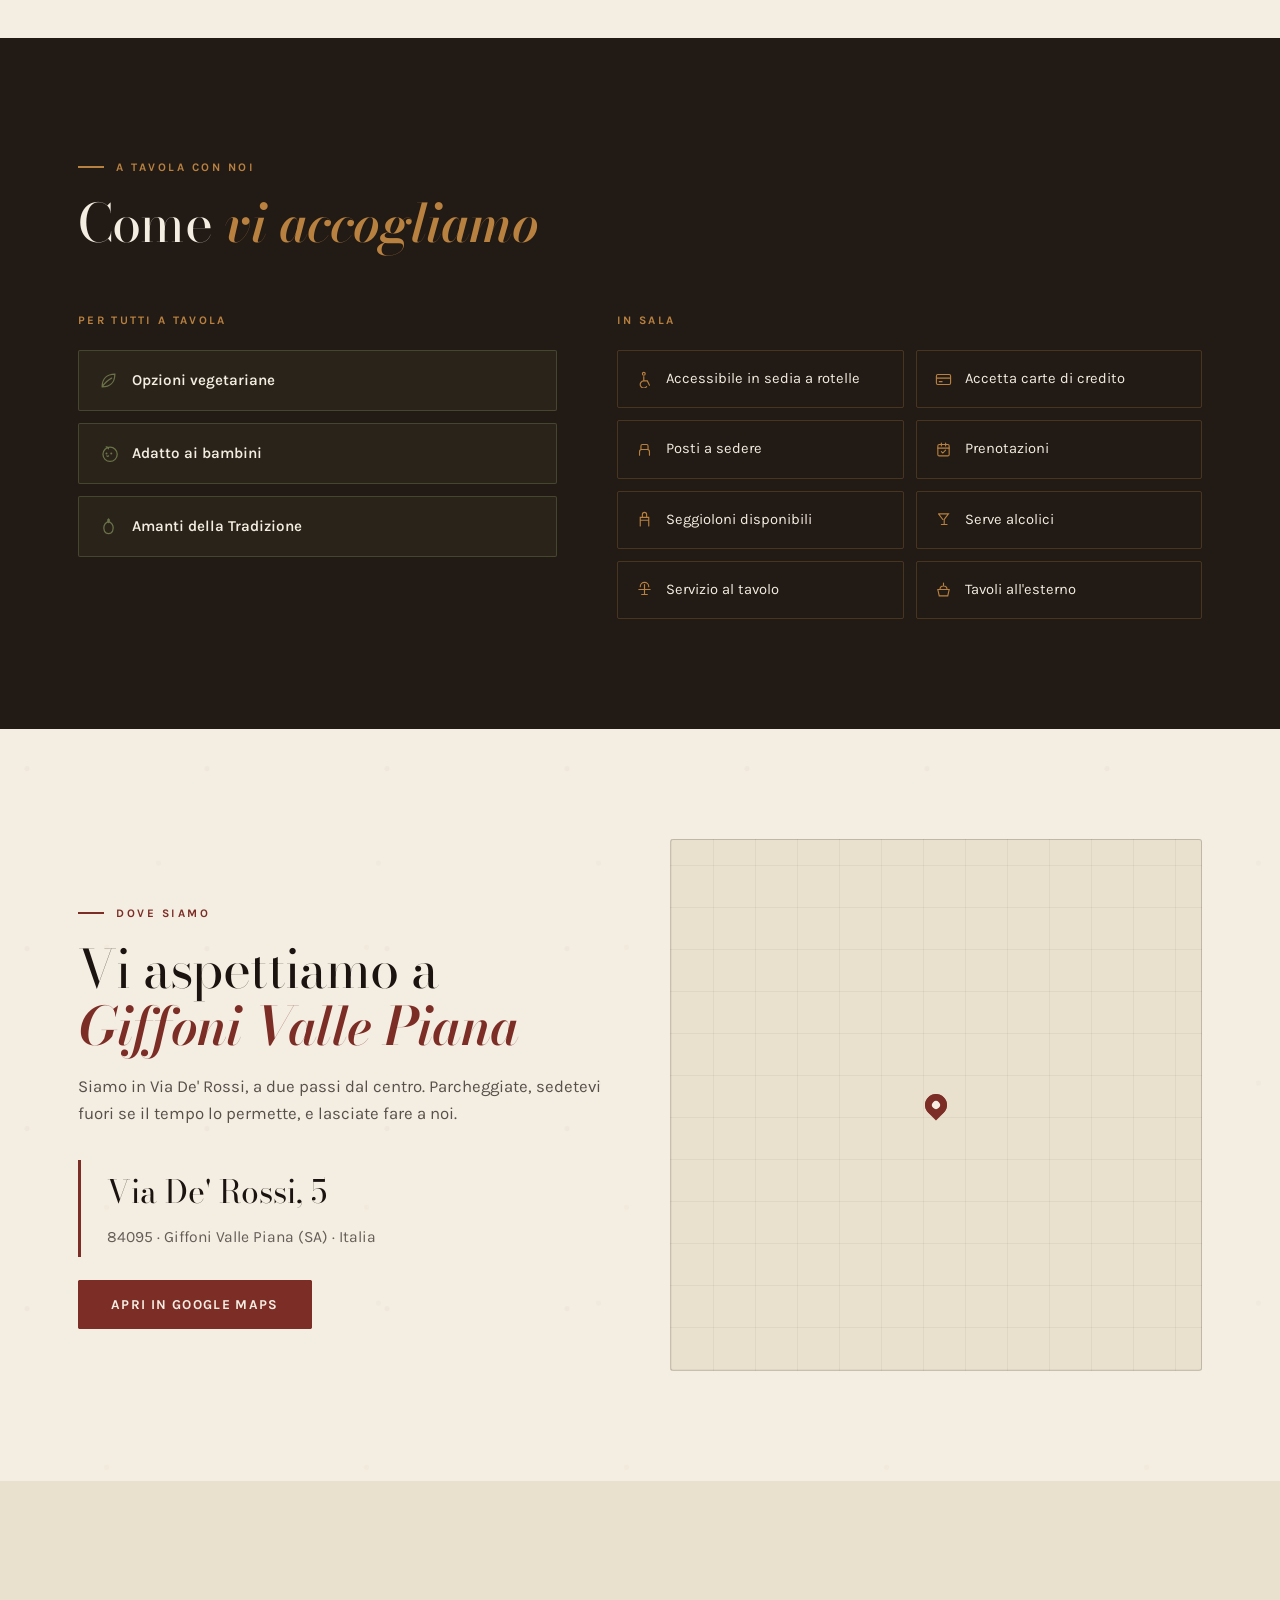
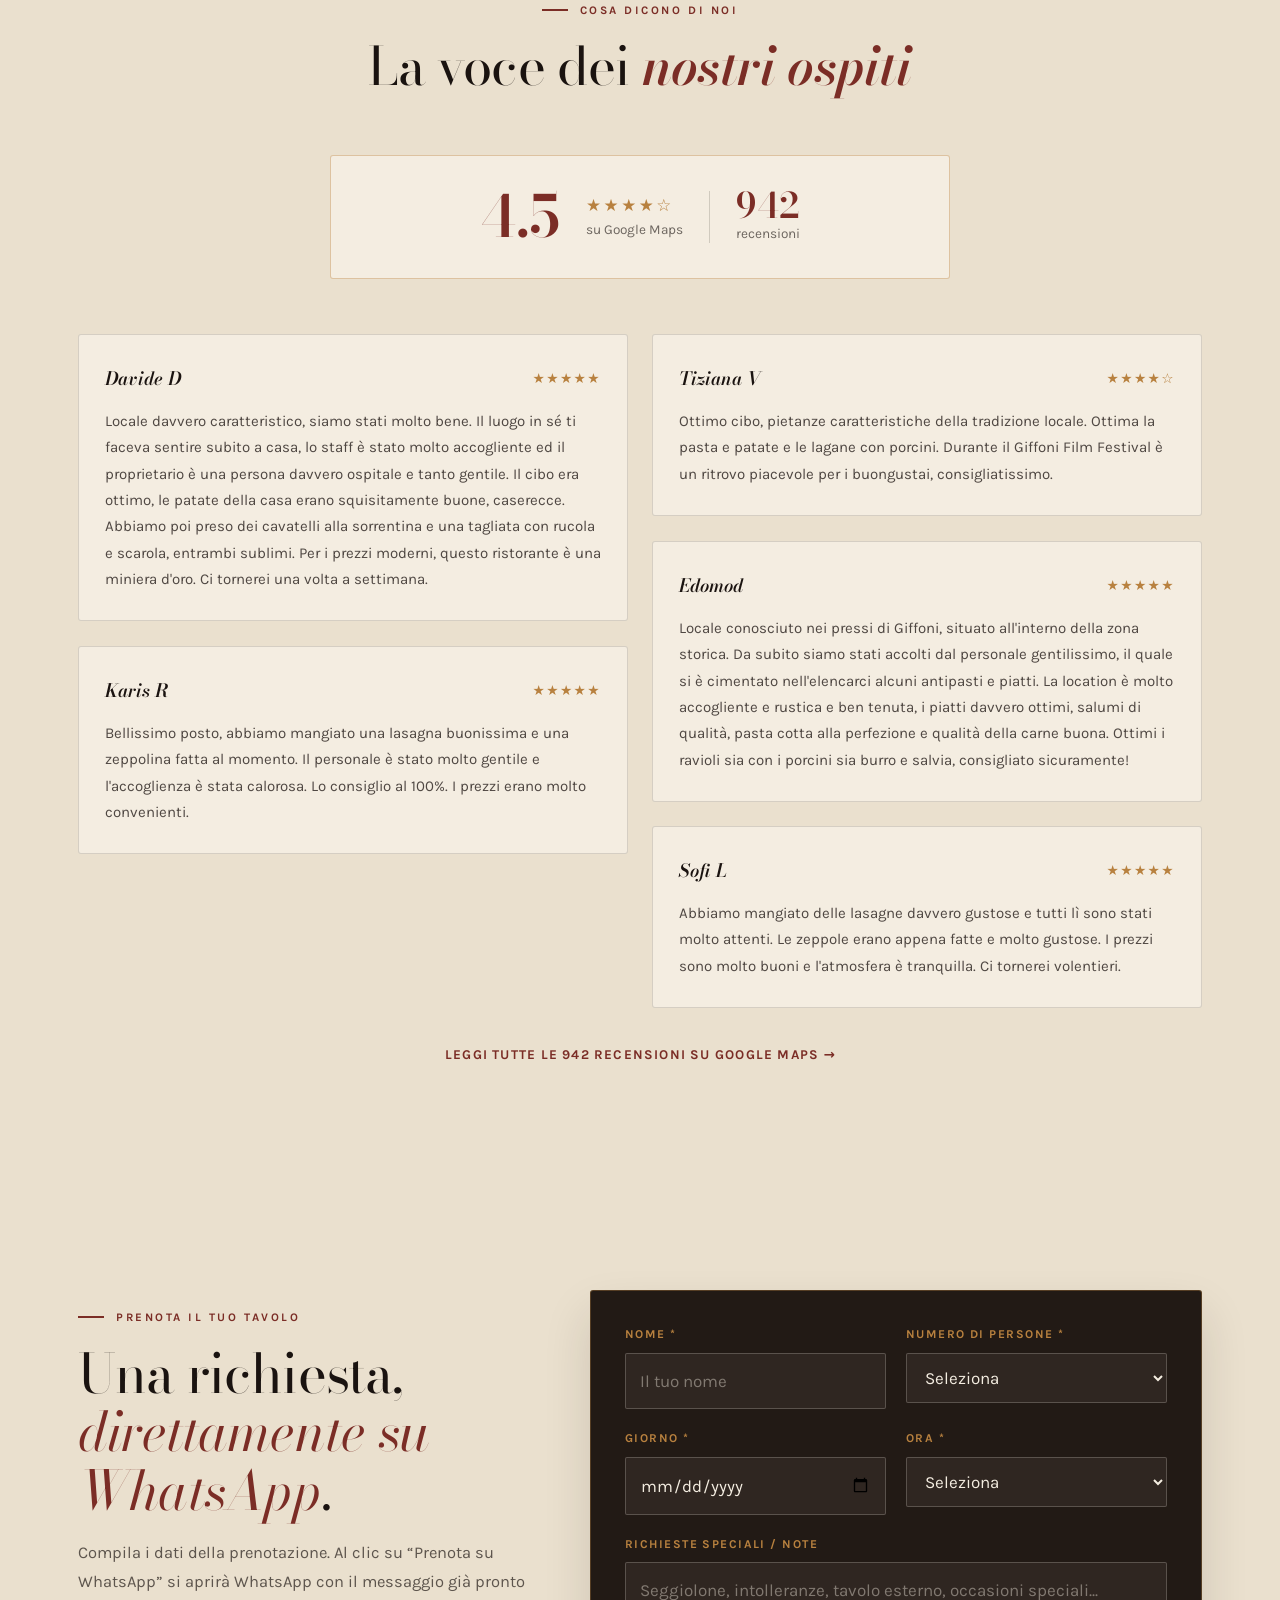
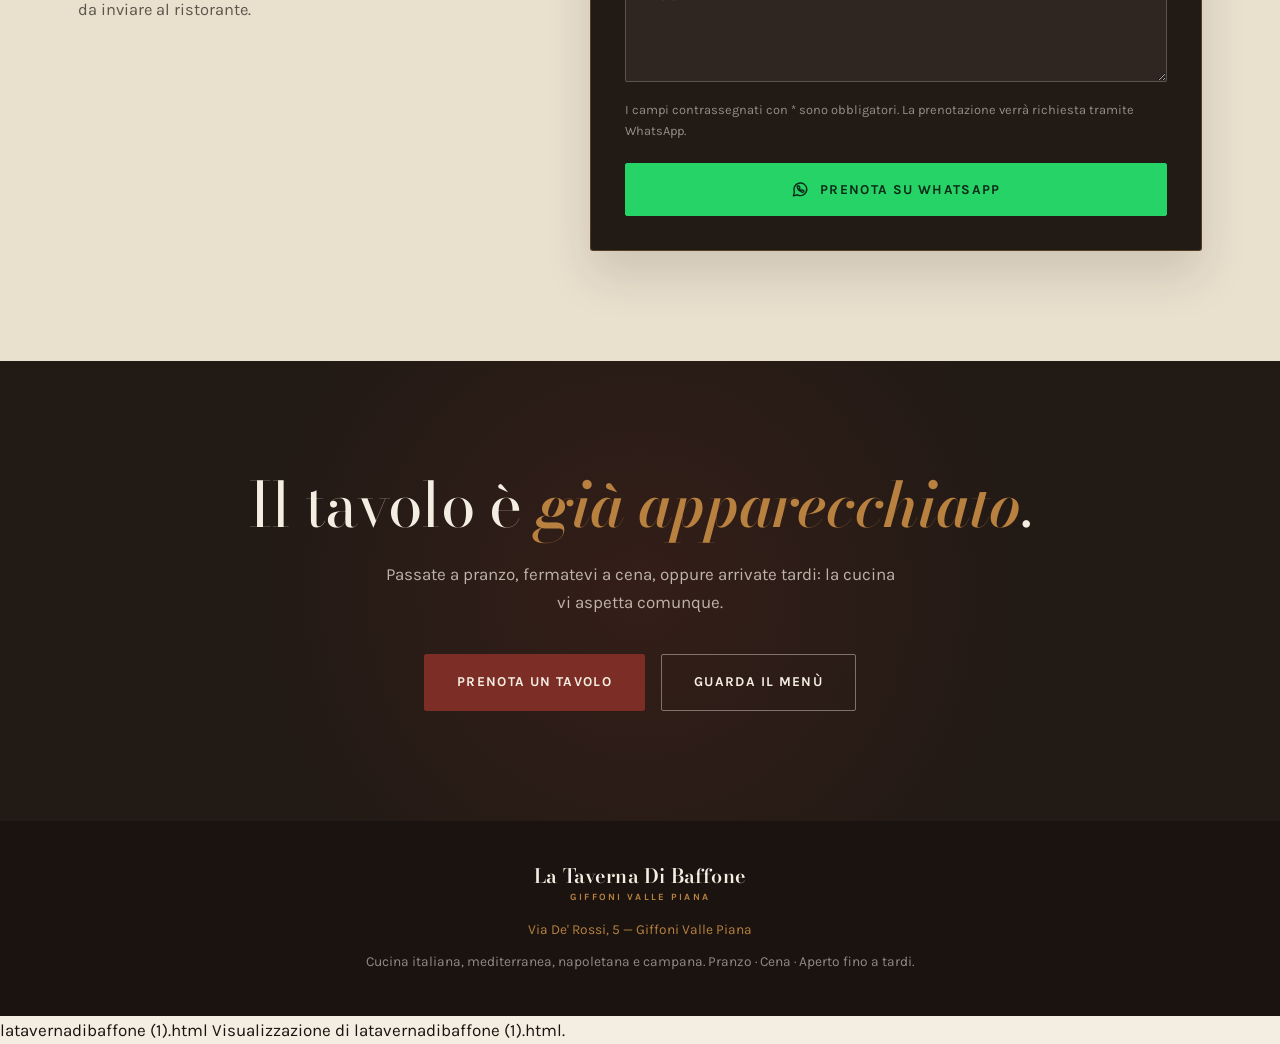
==== commit b6c55c90: "reload" ====
--- a/index.html
+++ b/index.html
@@ -5,45 +5,34 @@
         <meta charset="UTF-8">
         <meta name="viewport" content="width=device-width, initial-scale=1.0">
         <title>La Taverna Di Baffone — Cucina napoletana e campana a Giffoni Valle Piana</title>
-        <meta name="description" content="La Taverna Di Baffone, cucina campana e di montagna nel centro storico di Giffoni Valle Piana, Monti Picentini. Pranzo, cena e aperto fino a tardi. Tavoli all'esterno, prenotazioni, opzioni vegetariane, vegane e senza glutine.">
+        <meta name="description" content="La Taverna Di Baffone, cucina napoletana e campana a Giffoni Valle Piana. Pranzo, cena e aperto fino a tardi. Tavoli all'esterno, prenotazioni, opzioni vegetariane, vegane e senza glutine.">
         <link rel="preconnect" href="https://fonts.googleapis.com">
         <link rel="preconnect" href="https://fonts.gstatic.com" crossorigin>
-        <link href="https://fonts.googleapis.com/css2?family=Caveat:wght@500;600;700&family=Fraunces:ital,opsz,wght@0,9..144,400;0,9..144,600;0,9..144,700;1,9..144,500&family=Karla:ital,wght@0,400;0,500;0,600;0,700;0,800;1,400&display=swap" rel="stylesheet">
+        <link href="https://fonts.googleapis.com/css2?family=Bodoni+Moda:ital,opsz,wght@0,6..96,400;0,6..96,600;0,6..96,700;1,6..96,400;1,6..96,600&family=Karla:ital,wght@0,400;0,500;0,600;0,700;1,400&display=swap" rel="stylesheet">
 
         <style>
                      /* ============================================================
             LA TAVERNA DI BAFFONE
-            Materiale di partenza: la baita di montagna. Giffoni Valle Piana
-            sta nei Monti Picentini, non sulla costa.
-            Noce affumicato, pino, lana grezza, brace e ottone.
-            Motivo firma: il traforo di legno intagliato sotto la gronda.
-            Display: Fraunces, old style con asse irregolare, sembra inciso.
-            Testo: Karla. Prezzi, orari e motto: Caveat, scritti a mano.
+            Direzione: osteria di paese, calda e rustica.
+            Palette: legno affumicato, calce, vino, rame, oliva.
+            Display: Bodoni Moda (insegna dipinta a mano)
+            Testo:   Karla (grottesca calda, molto leggibile)
             ============================================================ */
 
                      :root {
-                         /* Materiali: noce affumicato, pino dei Picentini, panna di lana,
-              brace del camino, ottone delle lampade. */
-                         --calce: #EFE3CC; /* panna, lana grezza */
-                         --calce-2: #E3D5BA; /* panna piu calda */
-                         --noce-medio: #5A4128; /* noce medio: bordi e cornici */
-                         --noce: #3A2A1C; /* noce affumicato: le sezioni scure */
-                         --trave: #2A1D12; /* travi, fondo barra e footer */
-                         --pino: #2F4331; /* pino di montagna */
-                         --giallo: #D9A441; /* ottone, miele di castagno */
-                         --giallo-chiaro: #E8C476;
-                         --rosso: #C1481D; /* brace */
-                         --verde: #5A7A4E; /* muschio */
-                         --inchiostro: #2A1D12;
-                         --display: 'Fraunces', Georgia, serif;
+                         --fuliggine: #221A15; /* legno affumicato, fondo scuro */
+                         --fuliggine-2: #2E241D;
+                         --calce: #F4EDE1; /* muro a calce, fondo chiaro */
+                         --calce-2: #EAE0CE;
+                         --vino: #7B2D26; /* aglianico, accento primario */
+                         --vino-chiaro: #A34237;
+                         --rame: #B8813F; /* rame/ottone, accento secondario */
+                         --oliva: #6B7248; /* verde oliva, terzo accento */
+                         --inchiostro: #1A1310;
+                         --display: 'Bodoni Moda', Georgia, serif;
                          --testo: 'Karla', system-ui, sans-serif;
-                         --mano: 'Caveat', cursive;
                          --curva: cubic-bezier(.22,1,.36,1);
-                         --max: 1160px;
-                         /* il traforo di legno sotto la gronda di una baita: il motivo firma */
-                         --traforo: url("data:image/svg+xml,<svg xmlns=%22http://www.w3.org/2000/svg%22 width=%2272%22 height=%2236%22 viewBox=%220 0 72 36%22><path d=%22M0 0 H72 V10 C62 10 58 24 47 29 C40 32 32 32 25 29 C14 24 10 10 0 10 Z%22 fill=%22%236B4E2E%22/><path d=%22M0 10 C10 10 14 24 25 29 C32 32 40 32 47 29 C58 24 62 10 72 10 V13 C63 13 60 26 48 31 C40 34 32 34 24 31 C12 26 9 13 0 13 Z%22 fill=%22%238A6737%22/><circle cx=%2236%22 cy=%225%22 r=%223.4%22 fill=%22%233A2A1C%22/><circle cx=%226%22 cy=%225%22 r=%222.2%22 fill=%22%233A2A1C%22/><circle cx=%2266%22 cy=%225%22 r=%222.2%22 fill=%22%233A2A1C%22/><path d=%22M36 14 L39.5 19.5 L36 25 L32.5 19.5 Z%22 fill=%22%23D9A441%22/></svg>");
-                         /* venatura del legno, per le sezioni scure */
-                         --venatura: repeating-linear-gradient(96deg, rgba(0,0,0,.14) 0 2px, rgba(0,0,0,0) 2px 9px, rgba(255,255,255,.028) 9px 10px, rgba(0,0,0,0) 10px 21px);
+                         --max: 1180px;
                      }
 
                      * {
@@ -78,75 +67,61 @@
                      }
 
                      :focus-visible {
-                         outline: 3px solid var(--giallo);
+                         outline: 3px solid var(--rame);
                          outline-offset: 4px;
-                         border-radius: 2px
+                         border-radius: 2px;
                      }
 
                      .wrap {
                          max-width: var(--max);
                          margin: 0 auto;
-                         padding: 0 26px
-                     }
-
+                         padding: 0 28px
+                     }
+
+                     /* ---------- tipografia ---------- */
                      h1, h2, h3 {
                          font-family: var(--display);
                          font-weight: 600;
                          line-height: 1.08;
-                         letter-spacing: -.012em;
-                         font-variation-settings: 'SOFT' 40,'WONK' 1
+                         letter-spacing: -.015em
                      }
 
                      .occhiello {
                          font-family: var(--testo);
-                         font-size: .71rem;
-                         font-weight: 800;
-                         letter-spacing: .24em;
+                         font-size: .72rem;
+                         font-weight: 700;
+                         letter-spacing: .22em;
                          text-transform: uppercase;
                          display: inline-flex;
                          align-items: center;
-                         gap: 11px;
+                         gap: 12px;
                      }
 
                          .occhiello::before {
                              content: "";
-                             width: 22px;
-                             height: 3px;
+                             width: 26px;
+                             height: 2px;
                              background: currentColor;
                              display: block;
-                             border-radius: 2px
-                         }
-
-                     /* ---------- il traforo intagliato: fascia divisoria e motivo firma ---------- */
-                     .traforo {
-                         height: 30px;
-                         background-color: var(--noce);
-                         background-image: var(--traforo);
-                         background-size: 60px 30px;
-                         background-repeat: repeat-x;
-                         background-position: center top;
-                     }
-
-                         .traforo.alta {
-                             height: 44px;
-                             background-size: 88px 44px
-                         }
-                     /* quando il traforo segue una sezione chiara, il fondo resta legno: e la trave */
-                     .traforo {
-                         box-shadow: inset 0 -2px 0 rgba(0,0,0,.3)
-                     }
-
-                     /* le sezioni scure hanno la venatura del legno */
-                     .legno, .chiusura, .hero {
-                         background-image: var(--venatura)
-                     }
-
-                     .barra.giu, footer {
-                         background-image: var(--venatura)
-                     }
+                         }
+
+                     /* ---------- texture di fondo: intonaco ---------- */
+                     .intonaco {
+                         position: relative;
+                     }
+
+                         .intonaco::before {
+                             content: "";
+                             position: absolute;
+                             inset: 0;
+                             pointer-events: none;
+                             opacity: .5;
+                             background-image: radial-gradient(circle at 15% 22%, rgba(123,45,38,.05) 0 2px, transparent 3px), radial-gradient(circle at 72% 61%, rgba(107,114,72,.05) 0 2px, transparent 3px), radial-gradient(circle at 41% 84%, rgba(184,129,63,.05) 0 2px, transparent 3px);
+                             background-size: 180px 180px,220px 220px,260px 260px;
+                         }
 
                      /* ============================================================
-            BARRA
+            BARRA DI NAVIGAZIONE
             ============================================================ */
                      .barra {
                          position: fixed;
@@ -154,58 +129,62 @@
                          left: 0;
                          right: 0;
                          z-index: 100;
-                         padding: 20px 0;
-                         transition: background .4s ease,padding .4s ease,box-shadow .4s ease;
-                     }
-
-                         .barra.giu {
-                             background: var(--trave);
-                             padding: 10px 0;
-                             box-shadow: 0 3px 0 var(--giallo);
+                         background: rgba(34,26,21,.0);
+                         transition: background .45s ease, box-shadow .45s ease, padding .45s ease;
+                         padding: 22px 0;
+                     }
+
+                         .barra.attaccata {
+                             background: rgba(34,26,21,.96);
+                             backdrop-filter: blur(10px);
+                             box-shadow: 0 1px 0 rgba(184,129,63,.28);
+                             padding: 12px 0;
                          }
 
                      .barra-int {
                          max-width: var(--max);
                          margin: 0 auto;
-                         padding: 0 26px;
+                         padding: 0 28px;
                          display: flex;
                          align-items: center;
                          justify-content: space-between;
-                         gap: 20px;
-                     }
-
-                     .sigla {
+                         gap: 22px;
+                     }
+
+                     .marchio {
                          font-family: var(--display);
-                         font-size: 1rem;
+                         font-size: 1.12rem;
+                         font-weight: 600;
                          color: var(--calce);
-                         line-height: 1.1;
+                         letter-spacing: .01em;
+                         line-height: 1.15;
                          display: flex;
                          flex-direction: column;
                      }
 
-                         .sigla span {
+                         .marchio span {
                              font-family: var(--testo);
-                             font-size: .58rem;
-                             font-weight: 800;
+                             font-size: .6rem;
+                             font-weight: 700;
                              letter-spacing: .24em;
                              text-transform: uppercase;
-                             color: var(--giallo);
-                             margin-top: 4px;
+                             color: var(--rame);
+                             margin-top: 3px;
                          }
 
                      .voci {
                          display: flex;
-                         gap: 28px;
+                         gap: 30px;
                          align-items: center
                      }
 
                          .voci a {
-                             font-size: .8rem;
-                             font-weight: 700;
-                             letter-spacing: .07em;
+                             font-size: .82rem;
+                             font-weight: 600;
+                             letter-spacing: .06em;
                              text-transform: uppercase;
                              color: var(--calce);
-                             opacity: .85;
+                             opacity: .82;
                              position: relative;
                              padding: 4px 0;
                              transition: opacity .3s ease,color .3s ease;
@@ -217,17 +196,16 @@
                                  left: 0;
                                  bottom: 0;
                                  width: 100%;
-                                 height: 3px;
-                                 background: var(--giallo);
-                                 border-radius: 2px;
+                                 height: 1.5px;
+                                 background: var(--rame);
                                  transform: scaleX(0);
                                  transform-origin: right;
-                                 transition: transform .38s var(--curva);
+                                 transition: transform .4s var(--curva);
                              }
 
                              .voci a:hover {
                                  opacity: 1;
-                                 color: var(--giallo)
+                                 color: var(--rame)
                              }
 
                                  .voci a:hover::after {
@@ -235,74 +213,75 @@
                                      transform-origin: left
                                  }
 
-                     .chiama {
-                         font-size: .76rem;
-                         font-weight: 800;
+                     .prenota {
+                         font-family: var(--testo);
+                         font-size: .78rem;
+                         font-weight: 700;
                          letter-spacing: .1em;
                          text-transform: uppercase;
-                         color: var(--trave);
-                         background: var(--giallo);
+                         color: var(--calce);
+                         border: 1.5px solid var(--rame);
                          padding: 11px 20px;
                          border-radius: 2px;
-                         transition: transform .32s var(--curva),box-shadow .32s ease;
-                     }
-
-                         .chiama:hover {
-                             transform: translateY(-2px);
-                             box-shadow: 0 8px 18px rgba(0,0,0,.3)
-                         }
-
-                     .panino {
+                         transition: background .35s ease,color .35s ease,transform .35s var(--curva);
+                     }
+
+                         .prenota:hover {
+                             background: var(--rame);
+                             color: var(--fuliggine);
+                             transform: translateY(-2px)
+                         }
+
+                     .hamburger {
                          display: none;
                          background: none;
-                         border: 2px solid rgba(239,227,204,.45);
+                         border: 1.5px solid rgba(244,237,225,.4);
                          border-radius: 2px;
-                         padding: 8px 10px;
-                         cursor: pointer
-                     }
-
-                         .panino span {
+                         padding: 9px 11px;
+                         cursor: pointer;
+                     }
+
+                         .hamburger span {
                              display: block;
-                             width: 19px;
-                             height: 2.5px;
+                             width: 20px;
+                             height: 2px;
                              background: var(--calce);
                              margin: 4px 0;
-                             border-radius: 2px;
-                             transition: transform .34s var(--curva),opacity .22s ease
-                         }
-
-                         .panino[aria-expanded="true"] span:nth-child(1) {
-                             transform: translateY(6.5px) rotate(45deg)
-                         }
-
-                         .panino[aria-expanded="true"] span:nth-child(2) {
+                             transition: transform .35s var(--curva),opacity .25s ease;
+                         }
+
+                         .hamburger[aria-expanded="true"] span:nth-child(1) {
+                             transform: translateY(6px) rotate(45deg)
+                         }
+
+                         .hamburger[aria-expanded="true"] span:nth-child(2) {
                              opacity: 0
                          }
 
-                         .panino[aria-expanded="true"] span:nth-child(3) {
-                             transform: translateY(-6.5px) rotate(-45deg)
+                         .hamburger[aria-expanded="true"] span:nth-child(3) {
+                             transform: translateY(-6px) rotate(-45deg)
                          }
 
                      /* ============================================================
-            HERO — la vetrina dipinta
+            HERO — insegna dell'osteria
             ============================================================ */
                      .hero {
                          position: relative;
-                         background: var(--noce);
+                         background: var(--fuliggine);
                          color: var(--calce);
-                         padding: 132px 0 0;
+                         padding: 150px 0 0;
                          overflow: hidden;
                      }
-
+                         /* alone caldo tipo lampada */
                          .hero::before {
                              content: "";
                              position: absolute;
-                             top: -14%;
+                             top: -10%;
                              left: 50%;
                              transform: translateX(-50%);
-                             width: 1000px;
-                             height: 1000px;
-                             background: radial-gradient(circle,rgba(217,164,65,.15) 0%,transparent 64%);
+                             width: 900px;
+                             height: 900px;
+                             background: radial-gradient(circle,rgba(184,129,63,.16) 0%,transparent 66%);
                              pointer-events: none;
                          }
 
@@ -310,29 +289,36 @@
                          position: relative;
                          max-width: var(--max);
                          margin: 0 auto;
-                         padding: 0 26px;
-                         text-align: center
-                     }
-
-                     /* ---------- LOGO: tre livelli, proporzioni native bloccate ---------- */
+                         padding: 0 28px;
+                         text-align: center;
+                     }
+
+                     /* ---------- LOGO: proporzioni bloccate, mai stirato ---------- */
                      .insegna {
-                         --insegna-w: clamp(300px,46vw,570px);
                          position: relative;
                          width: fit-content;
-                         margin: 0 auto 30px;
+                         margin: 0 auto 34px;
                          display: flex;
-                         flex-direction: column;
                          align-items: center;
                          justify-content: center;
-                         padding-bottom: 3.4em;
-                     }
-
+                     }
+                     /* Il logo e scomposto: i due volti in alto, il marchio dipinto sotto.
+            Ogni pezzo ha le sue proporzioni native bloccate, quindi nulla si stira mai.
+            --insegna-w regola tutto l'insieme da un solo valore. */
+                     .insegna {
+                         --insegna-w: clamp(300px,46vw,560px);
+                         flex-direction: column;
+                         gap: 0;
+                         padding-bottom: 3.2em;
+                     }
+
+                     /* --- i due volti --- */
                      .teste {
                          position: relative;
                          z-index: 2;
-                         width: calc(var(--insegna-w) * .55);
+                         width: calc(var(--insegna-w) * .56);
                          aspect-ratio: 568 / 477;
-                         filter: drop-shadow(0 16px 30px rgba(0,0,0,.45));
+                         filter: drop-shadow(0 18px 32px rgba(0,0,0,.5));
                      }
 
                      .strato {
@@ -341,9 +327,9 @@
                          width: 100%;
                          height: 100%;
                          object-fit: contain;
-                         pointer-events: none
-                     }
-
+                         pointer-events: none;
+                     }
+                     /* i volti ruotano attorno alla base del collo, come una testa vera */
                      .volto-sx {
                          transform-origin: 38% 78%
                      }
@@ -352,8 +338,126 @@
                          transform-origin: 62% 78%
                      }
 
-                     /* piatto di maiolica dietro ai volti */
-                     .teste::before, .teste::after {
+                     /* --- il marchio dipinto --- */
+                     .marchio-blocco {
+                         position: relative;
+                         z-index: 3;
+                         width: var(--insegna-w);
+                         aspect-ratio: 831 / 251;
+                         margin-top: -3%;
+                     }
+
+                     /* --- il motto: testo vivo, non piu inciso nell'immagine --- */
+                     .motto {
+                         position: absolute;
+                         z-index: 4;
+                         left: 0;
+                         right: 0;
+                         top: 100%;
+                         margin-top: .6em;
+                         display: flex;
+                         align-items: center;
+                         justify-content: center;
+                         gap: .9em;
+                         font-family: var(--display);
+                         font-style: italic;
+                         font-weight: 400;
+                         font-size: clamp(.95rem,2.1vw,1.35rem);
+                         letter-spacing: .06em;
+                         color: var(--rame);
+                         white-space: nowrap;
+                     }
+
+                         .motto i {
+                             font-style: normal;
+                             font-size: .42em;
+                             color: rgba(184,129,63,.6);
+                             transform: translateY(-.15em);
+                         }
+
+                         .motto span {
+                             display: inline-block;
+                             opacity: 0;
+                             animation: mottoEntra .9s var(--curva) forwards;
+                         }
+
+                             .motto span:nth-of-type(1) {
+                                 animation-delay: 1.7s
+                             }
+
+                             .motto span:nth-of-type(2) {
+                                 animation-delay: 1.92s
+                             }
+
+                         .motto i {
+                             opacity: 0;
+                             animation: mottoEntra .7s var(--curva) 1.82s forwards
+                         }
+
+                     @keyframes mottoEntra {
+                         from {
+                             opacity: 0;
+                             transform: translateY(10px)
+                         }
+
+                         to {
+                             opacity: 1;
+                             transform: translateY(0)
+                         }
+                     }
+
+                     .marchio-scritta {
+                         position: relative;
+                         z-index: 2;
+                         width: 100%;
+                         height: 100%;
+                         object-fit: contain;
+                         /* trattamento rustico: rosso piu terroso, contorno da insegna dipinta a mano */
+                         filter: saturate(1.06) hue-rotate(-7deg) brightness(.94) drop-shadow(0 3px 0 rgba(46,26,18,.5)) drop-shadow(0 16px 26px rgba(0,0,0,.5));
+                     }
+
+                     /* --- spaghetti stesi sopra la scritta --- */
+                     .spaghetti {
+                         position: absolute;
+                         z-index: 3;
+                         left: -4%;
+                         top: -30%;
+                         width: 108%;
+                         height: 82%;
+                         overflow: visible;
+                         pointer-events: none;
+                     }
+
+                     .filo {
+                         fill: none;
+                         stroke: #EFD9A6;
+                         stroke-width: 9;
+                         stroke-linecap: round;
+                         filter: drop-shadow(0 3px 3px rgba(0,0,0,.45));
+                     }
+
+                     .f2 {
+                         stroke: #E8CE93;
+                         stroke-width: 8
+                     }
+
+                     .f3 {
+                         stroke: #F3E2B6;
+                         stroke-width: 7.5
+                     }
+
+                     .f4 {
+                         stroke: #E2C687;
+                         stroke-width: 8.5
+                     }
+
+                     .pendente {
+                         stroke-width: 8;
+                         stroke: #EDD59D
+                     }
+                     /* cornici in ottone: abbracciano i due volti, non tutta l'insegna */
+                     .teste::before,
+                     .teste::after {
                          content: "";
                          position: absolute;
                          left: 50%;
@@ -366,178 +470,86 @@
                      }
 
                      .teste::before {
-                         width: 118%;
-                         border: 3px solid rgba(217,164,65,.5)
+                         width: 116%;
+                         border: 1px solid rgba(184,129,63,.42);
                      }
 
                      .teste::after {
-                         width: 134%;
-                         border: 2px dashed rgba(217,164,65,.26)
-                     }
-
-                     .marchio-blocco {
-                         position: relative;
-                         z-index: 3;
-                         width: var(--insegna-w);
-                         aspect-ratio: 831 / 251;
-                         margin-top: -2%;
-                         transform-origin: 50% 18%;
-                     }
-
-                     .marchio-scritta {
-                         position: relative;
-                         z-index: 2;
-                         width: 100%;
-                         height: 100%;
-                         object-fit: contain;
-                         filter: drop-shadow(0 3px 0 rgba(42,29,18,.55)) drop-shadow(0 14px 22px rgba(0,0,0,.45));
-                     }
-
-                     /* spaghetti stesi sopra la scritta */
-                     .spaghetti {
-                         position: absolute;
-                         z-index: 3;
-                         left: -4%;
-                         top: -30%;
-                         width: 108%;
-                         height: 82%;
-                         overflow: visible;
-                         pointer-events: none
-                     }
-
-                     .filo {
-                         fill: none;
-                         stroke: #F6E4B4;
-                         stroke-width: 9;
-                         stroke-linecap: round;
-                         filter: drop-shadow(0 3px 3px rgba(0,0,0,.4))
-                     }
-
-                     .f2 {
-                         stroke: #EFD9A2;
-                         stroke-width: 8
-                     }
-
-                     .f3 {
-                         stroke: #FAEDC6;
-                         stroke-width: 7.5
-                     }
-
-                     .f4 {
-                         stroke: #EBD396;
-                         stroke-width: 8.5
-                     }
-
-                     .pendente {
-                         stroke-width: 8;
-                         stroke: #F4E1AC
-                     }
-
-                     .motto {
-                         position: absolute;
-                         z-index: 4;
-                         left: 0;
-                         right: 0;
-                         top: 100%;
-                         margin-top: .5em;
-                         display: flex;
-                         align-items: center;
+                         width: 132%;
+                         border: 1px dashed rgba(184,129,63,.22);
+                     }
+
+                     .hero-occhiello {
+                         color: var(--rame);
                          justify-content: center;
-                         gap: .7em;
-                         font-family: var(--mano);
-                         font-size: clamp(1.3rem,3vw,1.95rem);
-                         font-weight: 600;
-                         letter-spacing: .02em;
-                         color: var(--giallo);
-                         white-space: nowrap;
-                     }
-
-                         .motto i {
-                             font-style: normal;
-                             font-size: .5em;
-                             color: rgba(217,164,65,.6);
-                             transform: translateY(-.2em)
-                         }
-
-                         .motto span {
-                             display: inline-block;
-                             opacity: 0;
-                             animation: mottoEntra .9s var(--curva) forwards
-                         }
-
-                             .motto span:nth-of-type(1) {
-                                 animation-delay: 1.7s
-                             }
-
-                             .motto span:nth-of-type(2) {
-                                 animation-delay: 1.92s
-                             }
-
-                         .motto i {
-                             opacity: 0;
-                             animation: mottoEntra .7s var(--curva) 1.82s forwards
-                         }
+                         margin-bottom: 22px
+                     }
 
                      .hero h1 {
-                         font-size: clamp(2rem,5.2vw,3.9rem);
-                         line-height: 1.04;
-                         margin-bottom: 22px;
+                         font-size: clamp(2.9rem,7.6vw,5.6rem);
+                         font-weight: 400;
+                         line-height: 1.02;
+                         margin-bottom: 26px;
+                         letter-spacing: -.02em;
                      }
 
                          .hero h1 em {
-                             font-style: normal;
-                             color: var(--giallo)
+                             font-style: italic;
+                             font-weight: 600;
+                             color: var(--rame);
                          }
 
                      .hero-testo {
-                         max-width: 600px;
-                         margin: 0 auto 34px;
-                         font-size: 1.06rem;
+                         max-width: 620px;
+                         margin: 0 auto 40px;
+                         font-size: 1.07rem;
                          line-height: 1.75;
-                         color: rgba(239,227,204,.82)
+                         color: rgba(244,237,225,.78);
                      }
 
                      .bottoni {
                          display: flex;
-                         gap: 14px;
+                         gap: 16px;
                          justify-content: center;
                          flex-wrap: wrap;
-                         margin-bottom: 34px
+                         margin-bottom: 64px;
                      }
 
                      .btn {
                          font-family: var(--testo);
-                         font-size: .83rem;
-                         font-weight: 800;
+                         font-size: .85rem;
+                         font-weight: 700;
                          letter-spacing: .1em;
                          text-transform: uppercase;
-                         padding: 16px 30px;
+                         padding: 16px 32px;
                          border-radius: 2px;
-                         border: 3px solid transparent;
+                         border: 1.5px solid transparent;
                          cursor: pointer;
-                         transition: transform .3s var(--curva),box-shadow .3s ease,background .3s ease,color .3s ease,border-color .3s ease;
+                         transition: transform .32s var(--curva),box-shadow .32s ease,background .32s ease,color .32s ease,border-color .32s ease;
                      }
 
                      .btn-pieno {
-                         background: var(--giallo);
-                         color: var(--trave);
-                         border-color: var(--giallo)
+                         background: var(--vino);
+                         color: var(--calce);
+                         border-color: var(--vino)
                      }
 
                          .btn-pieno:hover {
+                             background: var(--vino-chiaro);
+                             border-color: var(--vino-chiaro);
                              transform: translateY(-3px);
-                             box-shadow: 0 12px 26px rgba(0,0,0,.35)
+                             box-shadow: 0 14px 30px rgba(123,45,38,.45)
                          }
 
                      .btn-vuoto {
                          background: transparent;
                          color: var(--calce);
-                         border-color: rgba(239,227,204,.4)
+                         border-color: rgba(244,237,225,.42)
                      }
 
                          .btn-vuoto:hover {
-                             border-color: var(--giallo);
-                             color: var(--giallo);
+                             border-color: var(--rame);
+                             color: var(--rame);
                              transform: translateY(-3px)
                          }
 
@@ -545,24 +557,25 @@
                          transform: translateY(0)
                      }
 
+                     /* ---------- stato apertura in tempo reale ---------- */
                      .stato {
                          display: inline-flex;
                          align-items: center;
                          gap: 12px;
-                         padding: 12px 22px;
-                         border: 2px solid rgba(217,164,65,.4);
+                         padding: 13px 24px;
+                         border: 1px solid rgba(184,129,63,.34);
                          border-radius: 2px;
-                         background: rgba(217,164,65,.09);
-                         margin-bottom: 58px;
+                         background: rgba(184,129,63,.07);
+                         margin-bottom: 70px;
                      }
 
                      .spia {
                          width: 9px;
                          height: 9px;
                          border-radius: 50%;
-                         background: var(--verde);
+                         background: var(--oliva);
                          flex-shrink: 0;
-                         position: relative
+                         position: relative;
                      }
 
                          .spia::after {
@@ -571,11 +584,11 @@
                              inset: 0;
                              border-radius: 50%;
                              background: inherit;
-                             animation: battito 2.4s ease-out infinite
+                             animation: battito 2.4s ease-out infinite;
                          }
 
                          .spia.chiusa {
-                             background: var(--rosso)
+                             background: var(--vino-chiaro)
                          }
 
                      @keyframes battito {
@@ -591,30 +604,32 @@
                      }
 
                      .stato-testo {
-                         font-size: .85rem;
-                         font-weight: 700;
+                         font-size: .86rem;
+                         font-weight: 600;
                          letter-spacing: .05em;
-                         color: var(--calce)
+                         color: var(--calce);
                      }
 
                      .stato-nota {
-                         font-size: .85rem;
-                         color: rgba(239,227,204,.64);
-                         border-left: 1px solid rgba(239,227,204,.24);
-                         padding-left: 12px
-                     }
-
-                     .nastro-cont {
-                         border-top: 3px solid var(--giallo);
-                         padding: 16px 0;
+                         font-size: .86rem;
+                         color: rgba(244,237,225,.6);
+                         border-left: 1px solid rgba(244,237,225,.2);
+                         padding-left: 12px;
+                     }
+
+                     /* ---------- fascia scorrevole: le cucine ---------- */
+                     .fascia {
+                         border-top: 1px solid rgba(184,129,63,.22);
+                         border-bottom: 1px solid rgba(184,129,63,.22);
+                         padding: 20px 0;
                          overflow: hidden;
-                         background: var(--trave)
+                         background: rgba(0,0,0,.22);
                      }
 
                      .nastro {
                          display: flex;
                          width: max-content;
-                         animation: scorri 40s linear infinite
+                         animation: scorri 42s linear infinite;
                      }
 
                          .nastro:hover {
@@ -622,24 +637,22 @@
                          }
 
                          .nastro span {
-                             font-family: var(--mano);
-                             font-size: 1.5rem;
-                             font-weight: 600;
-                             color: rgba(239,227,204,.62);
+                             font-family: var(--display);
+                             font-style: italic;
+                             font-size: 1.35rem;
+                             color: rgba(244,237,225,.5);
                              white-space: nowrap;
-                             padding: 0 26px;
+                             padding: 0 30px;
                              display: flex;
                              align-items: center;
-                             gap: 26px;
+                             gap: 30px;
                          }
 
                              .nastro span::after {
-                                 content: "";
-                                 width: 7px;
-                                 height: 7px;
-                                 background: var(--giallo);
-                                 border-radius: 50%;
-                                 flex-shrink: 0
+                                 content: "◆";
+                                 font-size: .5rem;
+                                 color: var(--rame);
+                                 font-style: normal;
                              }
 
                      @keyframes scorri {
@@ -656,39 +669,12 @@
             SEZIONI
             ============================================================ */
                      section {
-                         padding: 96px 0
-                     }
-
-                     .chiara {
-                         background: var(--calce)
-                     }
-
-                     .crema {
-                         background: var(--calce-2)
-                     }
-                     /* sezioni scure: noce affumicato, e una in pino di montagna */
-                     .legno {
-                         background-color: var(--noce);
-                         color: var(--calce)
-                     }
-
-                     .pino-sez {
-                         background-color: var(--pino);
-                         color: var(--calce);
-                         background-image: var(--venatura)
-                     }
-
-                         .pino-sez .testata .occhiello, .pino-sez .testata h2 em {
-                             color: var(--giallo-chiaro)
-                         }
-
-                         .pino-sez .testata p {
-                             color: rgba(239,227,204,.76)
-                         }
+                         padding: 110px 0
+                     }
 
                      .testata {
                          max-width: 760px;
-                         margin-bottom: 52px
+                         margin-bottom: 60px
                      }
 
                          .testata.centro {
@@ -702,166 +688,245 @@
                              }
 
                          .testata .occhiello {
-                             color: var(--rosso);
-                             margin-bottom: 16px
-                         }
-
-                     .legno .testata .occhiello {
-                         color: var(--giallo)
-                     }
-
-                     .testata h2 {
-                         font-size: clamp(1.7rem,3.9vw,2.7rem);
-                         margin-bottom: 16px
-                     }
-
-                         .testata h2 em {
-                             font-style: normal;
-                             color: var(--rosso)
-                         }
-
-                     .legno .testata h2 em {
-                         color: var(--giallo)
-                     }
-
-                     .testata p {
-                         color: rgba(42,29,18,.74);
-                         font-size: 1.04rem;
-                         max-width: 640px
-                     }
-
-                     .legno .testata p {
-                         color: rgba(239,227,204,.74)
-                     }
-
-                     .testata.centro p {
-                         margin-left: auto;
-                         margin-right: auto
-                     }
-
-                     /* ---------- Perche ci si torna ---------- */
-                     .motivi {
+                             color: var(--vino);
+                             margin-bottom: 18px
+                         }
+
+                         .testata h2 {
+                             font-size: clamp(2.1rem,4.6vw,3.3rem);
+                             font-weight: 400;
+                             margin-bottom: 18px;
+                         }
+
+                             .testata h2 em {
+                                 font-style: italic;
+                                 font-weight: 600;
+                                 color: var(--vino)
+                             }
+
+                         .testata p {
+                             color: rgba(26,19,16,.72);
+                             font-size: 1.05rem;
+                             max-width: 640px
+                         }
+
+                         .testata.centro p {
+                             margin-left: auto;
+                             margin-right: auto
+                         }
+
+                     /* ---------- Cucina ---------- */
+                     #cucina {
+                         background: var(--calce)
+                     }
+
+                     .cucina-griglia {
                          display: grid;
-                         grid-template-columns: repeat(auto-fit,minmax(260px,1fr));
-                         gap: 24px
-                     }
-
-                     .motivo {
-                         background: var(--calce);
-                         border: 3px solid var(--noce-medio);
+                         grid-template-columns: 1.25fr .85fr;
+                         gap: 70px;
+                         align-items: start;
+                     }
+
+                     .cucina-testo p {
+                         margin-bottom: 22px;
+                         font-size: 1.06rem;
+                         line-height: 1.8
+                     }
+
+                         .cucina-testo p:first-child::first-letter {
+                             font-family: var(--display);
+                             font-size: 4rem;
+                             font-weight: 600;
+                             float: left;
+                             line-height: .82;
+                             margin: 6px 12px 0 0;
+                             color: var(--vino);
+                         }
+
+                     .etichette {
+                         display: flex;
+                         flex-wrap: wrap;
+                         gap: 9px;
+                         margin-top: 32px
+                     }
+
+                     .etichetta {
+                         font-size: .74rem;
+                         font-weight: 700;
+                         letter-spacing: .12em;
+                         text-transform: uppercase;
+                         padding: 8px 15px;
+                         border: 1px solid rgba(123,45,38,.3);
+                         border-radius: 2px;
+                         color: var(--vino);
+                         transition: background .3s ease,color .3s ease,transform .3s var(--curva);
+                     }
+
+                         .etichetta:hover {
+                             background: var(--vino);
+                             color: var(--calce);
+                             transform: translateY(-2px)
+                         }
+
+                     /* servizio: pranzo / cena / fino a tardi */
+                     .servizio {
+                         border: 1px solid rgba(26,19,16,.14);
                          border-radius: 3px;
-                         padding: 32px 28px 30px;
-                         position: relative;
-                         transition: transform .42s var(--curva),box-shadow .42s ease;
-                     }
-
-                     .crema .motivo {
-                         background: var(--calce)
-                     }
-
-                     .motivo:hover {
-                         transform: translateY(-7px);
-                         box-shadow: 10px 10px 0 var(--giallo)
-                     }
-
-                     .motivo-num {
-                         font-family: var(--mano);
-                         font-size: 2.6rem;
+                         background: var(--calce-2);
+                         overflow: hidden;
+                     }
+
+                     .turno {
+                         display: flex;
+                         align-items: baseline;
+                         justify-content: space-between;
+                         gap: 18px;
+                         padding: 26px 28px;
+                         border-bottom: 1px solid rgba(26,19,16,.12);
+                         transition: background .35s ease,padding-left .35s var(--curva);
+                     }
+
+                         .turno:last-child {
+                             border-bottom: none
+                         }
+
+                         .turno:hover {
+                             background: rgba(184,129,63,.14);
+                             padding-left: 36px
+                         }
+
+                     .turno-ora {
+                         font-family: var(--display);
+                         font-size: 1.9rem;
+                         font-weight: 400;
+                         color: var(--vino);
+                         line-height: 1;
+                     }
+
+                     .turno-nome {
+                         font-size: .76rem;
                          font-weight: 700;
-                         color: var(--rosso);
-                         line-height: 1;
-                         margin-bottom: 12px;
-                     }
-
-                     .motivo h3 {
-                         font-size: 1.22rem;
-                         margin-bottom: 12px;
-                         line-height: 1.2
-                     }
-
-                     .motivo p {
-                         font-size: .96rem;
-                         color: rgba(42,29,18,.76);
-                         line-height: 1.72
-                     }
-
-                     /* ---------- Specialita ---------- */
+                         letter-spacing: .16em;
+                         text-transform: uppercase;
+                         color: rgba(26,19,16,.6);
+                         text-align: right;
+                     }
+
+                     /* ---------- Specialità ---------- */
+                     #specialita {
+                         background: var(--fuliggine);
+                         color: var(--calce)
+                     }
+
+                         #specialita .testata .occhiello {
+                             color: var(--rame)
+                         }
+
+                         #specialita .testata h2 em {
+                             color: var(--rame)
+                         }
+
+                         #specialita .testata p {
+                             color: rgba(244,237,225,.7)
+                         }
+
                      .piatti {
                          display: grid;
-                         grid-template-columns: repeat(auto-fit,minmax(270px,1fr));
-                         gap: 22px
+                         grid-template-columns: repeat(auto-fit,minmax(280px,1fr));
+                         gap: 26px;
                      }
 
                      .piatto {
-                         background: rgba(239,227,204,.06);
-                         border: 2px solid rgba(217,164,65,.32);
+                         border: 1px solid rgba(184,129,63,.28);
                          border-radius: 3px;
                          overflow: hidden;
-                         transition: transform .42s var(--curva),border-color .42s ease,box-shadow .42s ease;
+                         background: var(--fuliggine-2);
+                         transition: transform .45s var(--curva),border-color .45s ease,box-shadow .45s ease;
                      }
 
                          .piatto:hover {
-                             transform: translateY(-7px);
-                             border-color: var(--giallo);
-                             box-shadow: 0 20px 40px rgba(0,0,0,.35)
+                             transform: translateY(-8px);
+                             border-color: var(--rame);
+                             box-shadow: 0 24px 46px rgba(0,0,0,.42);
                          }
 
                      .piatto-foto {
                          aspect-ratio: 4/3;
-                         background-color: rgba(0,0,0,.22);
-                         background-image: var(--venatura);
-                         border-bottom: 2px solid rgba(217,164,65,.3);
-                     }
+                         background: repeating-linear-gradient(45deg,rgba(184,129,63,.06) 0 12px,transparent 12px 24px), var(--fuliggine);
+                         display: flex;
+                         align-items: center;
+                         justify-content: center;
+                         border-bottom: 1px solid rgba(184,129,63,.24);
+                     }
+
+                         .piatto-foto svg {
+                             width: 52px;
+                             height: 52px;
+                             opacity: .4;
+                             stroke: var(--rame)
+                         }
 
                      .piatto-corpo {
-                         padding: 24px 22px 28px
+                         padding: 26px 24px 30px
                      }
 
                          .piatto-corpo .occhiello {
-                             color: var(--giallo);
-                             font-size: .64rem;
-                             margin-bottom: 12px
+                             color: var(--rame);
+                             font-size: .66rem;
+                             margin-bottom: 14px
                          }
 
                          .piatto-corpo h3 {
-                             font-size: 1.2rem;
-                             margin-bottom: 10px
+                             font-size: 1.4rem;
+                             font-weight: 400;
+                             font-style: italic;
+                             margin-bottom: 11px;
                          }
 
                          .piatto-corpo p {
-                             font-size: .94rem;
-                             color: rgba(239,227,204,.66);
+                             font-size: .95rem;
+                             color: rgba(244,237,225,.62);
                              line-height: 1.7
                          }
 
-                     /* ---------- Menu ---------- */
+                     /* ---------- Menù ---------- */
+                     #menu {
+                         background: var(--calce-2)
+                     }
+
                      .menu-griglia {
                          display: grid;
-                         grid-template-columns: repeat(auto-fit,minmax(320px,1fr));
-                         gap: 18px 50px
+                         grid-template-columns: repeat(auto-fit,minmax(330px,1fr));
+                         gap: 20px 56px;
+                     }
+
+                     .portata {
+                         margin-bottom: 14px
                      }
 
                      .portata-nome {
                          font-family: var(--display);
-                         font-size: 1.3rem;
-                         color: var(--noce-medio);
-                         padding-bottom: 10px;
-                         margin-bottom: 6px;
-                         border-bottom: 3px solid var(--giallo);
+                         font-size: 1.55rem;
+                         font-weight: 400;
+                         font-style: italic;
+                         color: var(--vino);
+                         padding-bottom: 12px;
+                         margin-bottom: 8px;
+                         border-bottom: 2px solid rgba(123,45,38,.24);
                      }
 
                      .voce {
                          display: flex;
                          align-items: baseline;
-                         gap: 11px;
-                         padding: 12px 8px;
+                         gap: 12px;
+                         padding: 13px 8px;
                          border-radius: 2px;
-                         transition: background .3s ease,padding-left .3s var(--curva)
+                         transition: background .3s ease,padding-left .3s var(--curva);
                      }
 
                          .voce:hover {
-                             background: rgba(90,65,40,.08);
-                             padding-left: 15px
+                             background: rgba(184,129,63,.16);
+                             padding-left: 16px
                          }
 
                      .voce-info {
@@ -870,50 +935,53 @@
                      }
 
                      .voce-nome {
-                         font-weight: 700;
+                         font-weight: 600;
                          font-size: 1rem;
                          display: block
                      }
 
                      .voce-desc {
-                         font-size: .87rem;
-                         color: rgba(42,29,18,.6)
+                         font-size: .86rem;
+                         color: rgba(26,19,16,.56);
+                         font-style: italic
                      }
 
                      .filetto {
                          flex: 1;
-                         border-bottom: 2px dotted rgba(90,65,40,.3);
+                         border-bottom: 1px dotted rgba(26,19,16,.3);
                          transform: translateY(-4px);
-                         min-width: 20px
+                         min-width: 22px;
                      }
 
                      .voce-prezzo {
-                         font-family: var(--mano);
-                         font-size: 1.42rem;
-                         font-weight: 700;
-                         color: var(--rosso);
+                         font-family: var(--display);
+                         font-weight: 600;
+                         color: var(--vino);
                          white-space: nowrap;
-                         line-height: 1
                      }
 
                      /* ---------- Orari ---------- */
+                     #orari {
+                         background: var(--calce)
+                     }
+
                      .orari-blocco {
-                         max-width: 700px;
+                         max-width: 720px;
                          margin: 0 auto;
-                         border: 3px solid var(--noce-medio);
+                         border: 1px solid rgba(26,19,16,.15);
                          border-radius: 3px;
                          overflow: hidden;
-                         background: var(--calce);
+                         background: var(--calce-2);
                      }
 
                      .giorno {
                          display: flex;
                          align-items: center;
                          justify-content: space-between;
-                         gap: 18px;
-                         padding: 18px 26px;
-                         border-bottom: 1px solid rgba(90,65,40,.16);
-                         transition: background .34s ease,padding-left .34s var(--curva);
+                         gap: 20px;
+                         padding: 20px 30px;
+                         border-bottom: 1px solid rgba(26,19,16,.1);
+                         transition: background .35s ease,padding-left .35s var(--curva);
                      }
 
                          .giorno:last-child {
@@ -921,162 +989,183 @@
                          }
 
                          .giorno:hover {
-                             background: rgba(217,164,65,.2);
-                             padding-left: 36px
+                             background: rgba(184,129,63,.14);
+                             padding-left: 40px
                          }
 
                      .giorno-nome {
-                         font-size: .8rem;
-                         font-weight: 800;
+                         font-size: .82rem;
+                         font-weight: 700;
                          letter-spacing: .14em;
-                         text-transform: uppercase
+                         text-transform: uppercase;
                      }
 
                      .giorno-ore {
-                         font-family: var(--mano);
-                         font-size: 1.3rem;
-                         font-weight: 600;
-                         color: rgba(42,29,18,.85);
+                         font-family: var(--display);
+                         font-size: 1.06rem;
+                         color: rgba(26,19,16,.78);
                          text-align: right;
-                         line-height: 1.2
                      }
 
                      .giorno.riposo {
-                         background: rgba(193,72,29,.09)
-                     }
-
-                         .giorno.riposo .giorno-nome, .giorno.riposo .giorno-ore {
-                             color: var(--rosso)
+                         background: rgba(123,45,38,.07)
+                     }
+
+                         .giorno.riposo .giorno-nome {
+                             color: var(--vino)
+                         }
+
+                         .giorno.riposo .giorno-ore {
+                             font-style: italic;
+                             color: var(--vino);
+                             font-weight: 600;
                          }
 
                      .giorno.oggi {
-                         background: rgba(90,122,78,.16);
-                         box-shadow: inset 5px 0 0 var(--verde)
+                         background: rgba(107,114,72,.14);
+                         box-shadow: inset 4px 0 0 var(--oliva);
                      }
 
                          .giorno.oggi .giorno-nome::after {
                              content: "oggi";
                              font-family: var(--testo);
-                             font-size: .6rem;
+                             font-size: .62rem;
                              letter-spacing: .14em;
-                             background: var(--verde);
+                             background: var(--oliva);
                              color: var(--calce);
                              padding: 3px 8px;
                              border-radius: 2px;
-                             margin-left: 10px;
+                             margin-left: 11px;
                              vertical-align: middle;
                          }
 
                      /* ---------- Servizi ---------- */
+                     #servizi {
+                         background: var(--fuliggine);
+                         color: var(--calce)
+                     }
+
+                         #servizi .testata .occhiello {
+                             color: var(--rame)
+                         }
+
+                         #servizi .testata h2 em {
+                             color: var(--rame)
+                         }
+
                      .servizi-griglia {
                          display: grid;
-                         grid-template-columns: .85fr 1.15fr;
-                         gap: 52px;
+                         grid-template-columns: .9fr 1.1fr;
+                         gap: 60px;
                          align-items: start
-                     }
-
-                     .sotto-titolo {
-                         font-size: .7rem;
-                         font-weight: 800;
-                         letter-spacing: .2em;
-                         text-transform: uppercase;
-                         color: var(--giallo);
-                         margin-bottom: 18px
                      }
 
                      .diete {
                          display: flex;
                          flex-direction: column;
-                         gap: 11px
+                         gap: 12px;
+                         margin-top: 8px
                      }
 
                      .dieta {
+                         display: flex;
+                         align-items: center;
+                         gap: 14px;
+                         padding: 17px 20px;
+                         border: 1px solid rgba(107,114,72,.45);
+                         border-radius: 2px;
+                         background: rgba(107,114,72,.1);
+                         font-weight: 600;
+                         font-size: .95rem;
+                         transition: background .35s ease,transform .35s var(--curva);
+                     }
+
+                         .dieta:hover {
+                             background: rgba(107,114,72,.24);
+                             transform: translateX(6px)
+                         }
+
+                         .dieta svg {
+                             width: 19px;
+                             height: 19px;
+                             stroke: var(--oliva);
+                             flex-shrink: 0
+                         }
+
+                     .dotazioni {
+                         display: grid;
+                         grid-template-columns: repeat(auto-fit,minmax(210px,1fr));
+                         gap: 12px
+                     }
+
+                     .dotazione {
                          display: flex;
                          align-items: center;
                          gap: 13px;
                          padding: 16px 18px;
-                         border: 2px solid rgba(90,122,78,.55);
+                         border: 1px solid rgba(184,129,63,.26);
                          border-radius: 2px;
-                         background: rgba(90,122,78,.14);
-                         font-weight: 600;
-                         font-size: .94rem;
-                         transition: background .34s ease,transform .34s var(--curva);
-                     }
-
-                         .dieta:hover {
-                             background: rgba(90,122,78,.28);
-                             transform: translateX(6px)
-                         }
-
-                         .dieta svg {
-                             width: 19px;
-                             height: 19px;
-                             stroke: #A8C48F;
-                             flex-shrink: 0
-                         }
-
-                     .dotazioni {
-                         display: grid;
-                         grid-template-columns: repeat(auto-fit,minmax(205px,1fr));
-                         gap: 11px
-                     }
-
-                     .dotazione {
-                         display: flex;
-                         align-items: center;
-                         gap: 12px;
-                         padding: 15px 17px;
-                         border: 2px solid rgba(217,164,65,.3);
-                         border-radius: 2px;
-                         font-size: .9rem;
-                         transition: border-color .34s ease,background .34s ease,transform .34s var(--curva);
+                         font-size: .92rem;
+                         transition: border-color .35s ease,background .35s ease,transform .35s var(--curva);
                      }
 
                          .dotazione:hover {
-                             border-color: var(--giallo);
-                             background: rgba(217,164,65,.14);
+                             border-color: var(--rame);
+                             background: rgba(184,129,63,.12);
                              transform: translateY(-3px)
                          }
 
                          .dotazione svg {
                              width: 17px;
                              height: 17px;
-                             stroke: var(--giallo);
+                             stroke: var(--rame);
                              flex-shrink: 0
                          }
 
-                     /* ---------- Dove ---------- */
+                     .sotto-titolo {
+                         font-size: .72rem;
+                         font-weight: 700;
+                         letter-spacing: .2em;
+                         text-transform: uppercase;
+                         color: var(--rame);
+                         margin-bottom: 20px;
+                     }
+
+                     /* ---------- Dove siamo ---------- */
+                     #dove {
+                         background: var(--calce)
+                     }
+
                      .dove-griglia {
                          display: grid;
                          grid-template-columns: 1fr 1fr;
-                         gap: 52px;
+                         gap: 60px;
                          align-items: center
                      }
 
                      .indirizzo {
-                         border-left: 5px solid var(--rosso);
-                         padding: 4px 0 4px 22px;
-                         margin: 26px 0
+                         border-left: 3px solid var(--vino);
+                         padding: 6px 0 6px 26px;
+                         margin: 32px 0;
                      }
 
                          .indirizzo .via {
                              font-family: var(--display);
-                             font-size: 1.5rem;
-                             margin-bottom: 5px;
-                             line-height: 1.15
+                             font-size: 2rem;
+                             font-weight: 400;
+                             margin-bottom: 6px;
                          }
 
                          .indirizzo .citta {
-                             color: rgba(42,29,18,.68);
-                             font-size: .97rem
+                             color: rgba(26,19,16,.66);
+                             font-size: .98rem
                          }
 
                      .mappa {
                          aspect-ratio: 1/1;
-                         border: 3px solid var(--noce-medio);
+                         border: 1px solid rgba(26,19,16,.16);
                          border-radius: 3px;
-                         background-color: var(--calce-2);
-                         background-image: repeating-linear-gradient(0deg,rgba(90,65,40,.16) 0 1px,transparent 1px 40px), repeating-linear-gradient(90deg,rgba(90,65,40,.16) 0 1px,transparent 1px 40px);
+                         background: repeating-linear-gradient(0deg,rgba(26,19,16,.05) 0 1px,transparent 1px 42px), repeating-linear-gradient(90deg,rgba(26,19,16,.05) 0 1px,transparent 1px 42px), var(--calce-2);
                          display: flex;
                          align-items: center;
                          justify-content: center;
@@ -1084,21 +1173,13 @@
                          overflow: hidden;
                      }
 
-                         .mappa::before {
-                             content: "";
-                             position: absolute;
-                             inset: 0;
-                             background: rgba(239,227,204,.35)
-                         }
-
                      .puntina {
-                         width: 24px;
-                         height: 24px;
+                         width: 22px;
+                         height: 22px;
                          border-radius: 50% 50% 50% 0;
-                         background: var(--rosso);
+                         background: var(--vino);
                          transform: rotate(-45deg);
                          position: relative;
-                         z-index: 2;
                          animation: sospensione 3.4s ease-in-out infinite;
                      }
 
@@ -1108,10 +1189,10 @@
                              top: 50%;
                              left: 50%;
                              transform: translate(-50%,-50%);
-                             width: 9px;
-                             height: 9px;
+                             width: 8px;
+                             height: 8px;
                              border-radius: 50%;
-                             background: var(--calce)
+                             background: var(--calce);
                          }
 
                      @keyframes sospensione {
@@ -1126,18 +1207,17 @@
 
                      .onda {
                          position: absolute;
-                         z-index: 2;
-                         width: 24px;
-                         height: 24px;
+                         width: 22px;
+                         height: 22px;
                          border-radius: 50%;
-                         border: 2px solid var(--rosso);
-                         animation: onda 3s ease-out infinite
+                         border: 1.5px solid var(--vino);
+                         animation: onda 3s ease-out infinite;
                      }
 
                      @keyframes onda {
                          0% {
                              transform: scale(1);
-                             opacity: .65
+                             opacity: .7
                          }
 
                          100% {
@@ -1147,129 +1227,136 @@
                      }
 
                      /* ---------- Recensioni ---------- */
+                     #recensioni {
+                         background: var(--calce-2)
+                     }
+
                      .voto {
                          display: flex;
                          align-items: center;
-                         gap: 24px;
+                         gap: 26px;
                          justify-content: center;
                          flex-wrap: wrap;
-                         padding: 28px 30px;
-                         border: 3px solid var(--noce-medio);
+                         padding: 32px 34px;
+                         border: 1px solid rgba(184,129,63,.4);
                          border-radius: 3px;
                          background: var(--calce);
-                         max-width: 600px;
-                         margin: 0 auto 48px;
+                         max-width: 620px;
+                         margin: 0 auto 56px;
                      }
 
                      .voto-num {
                          font-family: var(--display);
-                         font-size: 3rem;
-                         color: var(--noce-medio);
-                         line-height: 1
+                         font-size: 3.6rem;
+                         font-weight: 600;
+                         color: var(--vino);
+                         line-height: 1;
                      }
 
                      .stelle {
-                         color: var(--giallo);
-                         letter-spacing: .14em;
+                         color: var(--rame);
+                         letter-spacing: .15em;
                          font-size: 1.05rem
                      }
 
                      .voto-nota {
-                         font-size: .84rem;
-                         color: rgba(42,29,18,.64)
+                         font-size: .85rem;
+                         color: rgba(26,19,16,.62)
                      }
 
                      .voto-sep {
-                         width: 3px;
-                         height: 48px;
-                         background: var(--giallo)
+                         width: 1px;
+                         height: 52px;
+                         background: rgba(26,19,16,.16)
                      }
 
                      .pareri {
                          columns: 2;
-                         column-gap: 22px
+                         column-gap: 24px
                      }
 
                      .parere {
                          break-inside: avoid;
-                         margin-bottom: 22px;
-                         padding: 26px 24px;
-                         border: 2px solid rgba(90,65,40,.24);
+                         margin-bottom: 24px;
+                         padding: 28px 26px;
+                         border: 1px solid rgba(26,19,16,.14);
                          border-radius: 3px;
                          background: var(--calce);
-                         transition: transform .42s var(--curva),box-shadow .42s ease,border-color .42s ease;
+                         transition: transform .45s var(--curva),box-shadow .45s ease,border-color .45s ease;
                      }
 
                          .parere:hover {
                              transform: translateY(-6px);
-                             border-color: var(--noce-medio);
-                             box-shadow: 8px 8px 0 var(--giallo)
+                             border-color: rgba(184,129,63,.6);
+                             box-shadow: 0 20px 40px rgba(34,26,21,.14);
                          }
 
                      .parere-capo {
                          display: flex;
                          align-items: center;
                          justify-content: space-between;
-                         gap: 12px;
-                         margin-bottom: 13px
+                         gap: 14px;
+                         margin-bottom: 15px;
                      }
 
                      .parere-nome {
                          font-family: var(--display);
-                         font-size: 1.02rem
+                         font-size: 1.14rem;
+                         font-weight: 600;
+                         font-style: italic;
                      }
 
                      .parere-stelle {
-                         color: var(--giallo);
-                         font-size: .85rem;
+                         color: var(--rame);
+                         font-size: .86rem;
                          letter-spacing: .1em
                      }
 
                      .parere p {
-                         font-size: .93rem;
-                         line-height: 1.74;
-                         color: rgba(42,29,18,.78)
+                         font-size: .94rem;
+                         line-height: 1.75;
+                         color: rgba(26,19,16,.76)
                      }
 
                      .link-tutte {
                          display: inline-flex;
                          align-items: center;
                          gap: 9px;
-                         margin-top: 32px;
-                         font-size: .82rem;
-                         font-weight: 800;
+                         margin-top: 36px;
+                         font-size: .84rem;
+                         font-weight: 700;
                          letter-spacing: .09em;
                          text-transform: uppercase;
-                         color: var(--rosso);
-                         border-bottom: 3px solid transparent;
+                         color: var(--vino);
+                         border-bottom: 1.5px solid transparent;
                          padding-bottom: 3px;
-                         transition: border-color .34s ease,gap .34s var(--curva);
+                         transition: border-color .35s ease,gap .35s var(--curva);
                      }
 
                          .link-tutte:hover {
-                             border-color: var(--rosso);
-                             gap: 15px
+                             border-color: var(--vino);
+                             gap: 16px
                          }
 
                      /* ---------- Chiusura ---------- */
                      .chiusura {
-                         background: var(--noce);
+                         background: var(--fuliggine);
                          color: var(--calce);
                          text-align: center;
-                         padding: 96px 0;
+                         padding: 110px 0;
                          position: relative;
-                         overflow: hidden
+                         overflow: hidden;
                      }
 
                          .chiusura::before {
                              content: "";
                              position: absolute;
-                             bottom: -42%;
+                             bottom: -40%;
                              left: 50%;
                              transform: translateX(-50%);
-                             width: 840px;
-                             height: 840px;
-                             background: radial-gradient(circle,rgba(217,164,65,.16) 0%,transparent 66%);
+                             width: 820px;
+                             height: 820px;
+                             background: radial-gradient(circle,rgba(123,45,38,.2) 0%,transparent 68%);
                              pointer-events: none;
                          }
 
@@ -1278,38 +1365,40 @@
                      }
 
                      .chiusura h2 {
-                         font-size: clamp(1.8rem,4.4vw,3.1rem);
-                         margin-bottom: 18px
+                         font-size: clamp(2.2rem,5.4vw,3.9rem);
+                         font-weight: 400;
+                         margin-bottom: 22px;
                      }
 
                          .chiusura h2 em {
-                             font-style: normal;
-                             color: var(--giallo)
+                             font-style: italic;
+                             font-weight: 600;
+                             color: var(--rame)
                          }
 
                      .chiusura p {
-                         color: rgba(239,227,204,.76);
+                         color: rgba(244,237,225,.72);
                          max-width: 520px;
-                         margin: 0 auto 32px
+                         margin: 0 auto 38px
                      }
 
                      footer {
-                         background: var(--trave);
-                         color: rgba(239,227,204,.6);
-                         padding: 40px 0;
-                         font-size: .85rem;
-                         text-align: center
-                     }
-
-                         footer .sigla {
+                         background: var(--inchiostro);
+                         color: rgba(244,237,225,.55);
+                         padding: 44px 0;
+                         font-size: .86rem;
+                         text-align: center;
+                     }
+
+                         footer .marchio {
                              color: var(--calce);
                              align-items: center;
-                             margin-bottom: 14px;
-                             font-size: 1.16rem
+                             margin-bottom: 16px;
+                             font-size: 1.24rem;
                          }
 
                          footer a {
-                             color: var(--giallo);
+                             color: var(--rame);
                              transition: opacity .3s ease
                          }
 
@@ -1318,7 +1407,7 @@
                              }
 
                      .footer-riga {
-                         margin-top: 8px
+                         margin-top: 9px
                      }
 
                      /* ============================================================
@@ -1339,12 +1428,12 @@
                      @keyframes insegnaEntra {
                          0% {
                              opacity: 0;
-                             transform: scale(.85) translateY(20px)
+                             transform: scale(.84) translateY(22px)
                          }
 
                          62% {
                              opacity: 1;
-                             transform: scale(1.03) translateY(0)
+                             transform: scale(1.035) translateY(0)
                          }
 
                          100% {
@@ -1385,19 +1474,9 @@
                          }
                      }
 
-                     @keyframes mottoEntra {
-                         from {
-                             opacity: 0;
-                             transform: translateY(10px)
-                         }
-
-                         to {
-                             opacity: 1;
-                             transform: translateY(0)
-                         }
-                     }
-
-                     /* i due volti */
+                     /* --- i due volti prendono vita --- */
+
+                     /* lei: annuisce piano verso di lui */
                      @keyframes cennoLei {
                          0%,100% {
                              transform: rotate(0deg) translate(0,0)
@@ -1416,6 +1495,7 @@
                          }
                      }
 
+                     /* lui: risponde in ritardo, movimento piu ampio da baffone */
                      @keyframes cennoLui {
                          0%,100% {
                              transform: rotate(0deg) translate(0,0)
@@ -1438,6 +1518,7 @@
                          }
                      }
 
+                     /* risata: scatto veloce, parte al passaggio del mouse */
                      @keyframes risataLei {
                          0%,100% {
                              transform: rotate(0) translate(0,0)
@@ -1482,6 +1563,12 @@
                          }
                      }
 
+                     /* il marchio resta fermo: e l'insegna, non deve ballare */
+                     .marchio-testo {
+                         transform: none
+                     }
+
+                     /* movimento continuo, sfasato fra i due */
                      .volto-sx {
                          animation: cennoLei 9s ease-in-out 1.8s infinite
                      }
@@ -1490,6 +1577,7 @@
                          animation: cennoLui 11s ease-in-out 2.4s infinite
                      }
 
+                     /* al passaggio del mouse i due si mettono a ridere */
                      .insegna:hover .volto-sx {
                          animation: risataLei 1.1s ease-in-out
                      }
@@ -1498,7 +1586,7 @@
                          animation: risataLui 1.1s ease-in-out .06s
                      }
 
-                     /* il marchio dondola come un'insegna appesa */
+                     /* --- il marchio dipinto ondeggia come un'insegna appesa --- */
                      @keyframes dondolo {
                          0%,100% {
                              transform: rotate(-.7deg) translateY(0) scale(1)
@@ -1512,7 +1600,8 @@
                              transform: rotate(-.3deg) translateY(3px) scale(.996)
                          }
                      }
-                     /* gli spaghetti ondeggiano */
+
+                     /* --- gli spaghetti ondeggiano, ognuno con il suo tempo --- */
                      @keyframes ondaFilo {
                          0%,100% {
                              transform: translateY(0) scaleY(1)
@@ -1541,6 +1630,41 @@
                          }
                      }
 
+                     .marchio-blocco {
+                         transform-origin: 50% 18%
+                     }
+
+                     .filo {
+                         transform-origin: 50% 50%
+                     }
+
+                     .f1 {
+                         animation: ondaFilo 5.4s ease-in-out 1.9s infinite
+                     }
+
+                     .f2 {
+                         animation: ondaFilo 6.6s ease-in-out 2.2s infinite
+                     }
+
+                     .f3 {
+                         animation: ondaFilo 4.8s ease-in-out 2.5s infinite
+                     }
+
+                     .f4 {
+                         animation: ondaFilo 7.4s ease-in-out 2.0s infinite
+                     }
+
+                     .p1 {
+                         transform-origin: 25% 12%;
+                         animation: ondaPendente 5s ease-in-out 2.3s infinite
+                     }
+
+                     .p2 {
+                         transform-origin: 72% 14%;
+                         animation: ondaPendente 6.2s ease-in-out 2.6s infinite
+                     }
+
+                     /* gli spaghetti si posano dopo che il logo e entrato */
                      @keyframes filoEntra {
                          from {
                              opacity: 0
@@ -1551,36 +1675,6 @@
                          }
                      }
 
-                     .filo {
-                         transform-origin: 50% 50%
-                     }
-
-                     .f1 {
-                         animation: ondaFilo 5.4s ease-in-out 1.9s infinite
-                     }
-
-                     .f2 {
-                         animation: ondaFilo 6.6s ease-in-out 2.2s infinite
-                     }
-
-                     .f3 {
-                         animation: ondaFilo 4.8s ease-in-out 2.5s infinite
-                     }
-
-                     .f4 {
-                         animation: ondaFilo 7.4s ease-in-out 2.0s infinite
-                     }
-
-                     .p1 {
-                         transform-origin: 25% 12%;
-                         animation: ondaPendente 5s ease-in-out 2.3s infinite
-                     }
-
-                     .p2 {
-                         transform-origin: 72% 14%;
-                         animation: ondaPendente 6.2s ease-in-out 2.6s infinite
-                     }
-
                      .matassa {
                          opacity: 0;
                          animation: filoEntra .9s ease 1.5s forwards
@@ -1589,27 +1683,27 @@
                      /* sequenza di apertura */
                      .teste {
                          opacity: 0;
-                         animation: insegnaEntra 1.15s var(--curva) .2s forwards,respiro 7s ease-in-out 1.6s infinite
+                         animation: insegnaEntra 1.15s var(--curva) .2s forwards, respiro 7s ease-in-out 1.6s infinite;
                      }
 
                      .marchio-blocco {
                          opacity: 0;
-                         animation: insegnaEntra 1.05s var(--curva) .5s forwards,dondolo 7.5s ease-in-out 1.9s infinite
+                         animation: insegnaEntra 1.05s var(--curva) .5s forwards, dondolo 7.5s ease-in-out 1.9s infinite;
                      }
 
                      .teste::before {
                          opacity: 0;
-                         animation: cornice 1s var(--curva) .05s forwards
+                         animation: cornice 1s var(--curva) .05s forwards;
                      }
 
                      .teste::after {
                          opacity: 0;
-                         animation: cornice 1.1s var(--curva) .1s forwards,giraLento 60s linear 1.2s infinite
+                         animation: cornice 1.1s var(--curva) .1s forwards, giraLento 60s linear 1.2s infinite;
                      }
 
                      .apri > * {
                          opacity: 0;
-                         animation: salita .9s var(--curva) forwards
+                         animation: salita .9s var(--curva) forwards;
                      }
 
                          .apri > *:nth-child(1) {
@@ -1635,9 +1729,9 @@
                      /* rivelazione allo scroll */
                      .svela {
                          opacity: 0;
-                         transform: translateY(34px);
+                         transform: translateY(36px);
                          transition: opacity .8s var(--curva),transform .8s var(--curva);
-                         will-change: opacity,transform
+                         will-change: opacity,transform;
                      }
 
                          .svela.vista {
@@ -1648,7 +1742,7 @@
                      .svela-serie > * {
                          opacity: 0;
                          transform: translateY(30px);
-                         transition: opacity .72s var(--curva),transform .72s var(--curva)
+                         transition: opacity .72s var(--curva),transform .72s var(--curva);
                      }
 
                      .svela-serie.vista > * {
@@ -1687,14 +1781,179 @@
                          .svela-serie.vista > *:nth-child(8) {
                              transition-delay: .56s
                          }
+
+
+/* ---------- Prenotazione WhatsApp ---------- */
+#prenotazione {
+    background: var(--calce-2);
+    position: relative;
+}
+
+.prenotazione-griglia {
+    display: grid;
+    grid-template-columns: .85fr 1.15fr;
+    gap: 60px;
+    align-items: start;
+}
+
+.prenotazione-intro {
+    padding-top: 8px;
+}
+
+.prenotazione-intro .occhiello {
+    color: var(--vino);
+    margin-bottom: 18px;
+}
+
+.prenotazione-intro h2 {
+    font-size: clamp(2.2rem, 4.8vw, 3.4rem);
+    font-weight: 400;
+    margin-bottom: 18px;
+}
+
+.prenotazione-intro h2 em {
+    color: var(--vino);
+}
+
+.prenotazione-intro p {
+    max-width: 520px;
+    color: rgba(26,19,16,.68);
+    font-size: 1.03rem;
+    line-height: 1.75;
+}
+
+.modulo-prenotazione {
+    background: var(--fuliggine);
+    color: var(--calce);
+    border: 1px solid rgba(184,129,63,.35);
+    border-radius: 3px;
+    padding: 34px;
+    box-shadow: 0 24px 48px rgba(34,26,21,.14);
+}
+
+.form-griglia {
+    display: grid;
+    grid-template-columns: 1fr 1fr;
+    gap: 20px;
+}
+
+.form-campo {
+    display: flex;
+    flex-direction: column;
+    gap: 8px;
+}
+
+.form-campo.intera {
+    grid-column: 1 / -1;
+}
+
+.form-campo label {
+    font-size: .75rem;
+    font-weight: 700;
+    letter-spacing: .12em;
+    text-transform: uppercase;
+    color: var(--rame);
+}
+
+.form-campo input,
+.form-campo select,
+.form-campo textarea {
+    width: 100%;
+    border: 1px solid rgba(244,237,225,.22);
+    border-radius: 2px;
+    background: rgba(244,237,225,.06);
+    color: var(--calce);
+    font: inherit;
+    padding: 13px 14px;
+    outline: none;
+    transition: border-color .25s ease, background .25s ease, box-shadow .25s ease;
+}
+
+.form-campo input::placeholder,
+.form-campo textarea::placeholder {
+    color: rgba(244,237,225,.42);
+}
+
+.form-campo input:focus,
+.form-campo select:focus,
+.form-campo textarea:focus {
+    border-color: var(--rame);
+    background: rgba(244,237,225,.09);
+    box-shadow: 0 0 0 3px rgba(184,129,63,.1);
+}
+
+.form-campo select option {
+    color: var(--inchiostro);
+    background: var(--calce);
+}
+
+.form-campo textarea {
+    min-height: 120px;
+    resize: vertical;
+}
+
+.form-nota {
+    margin-top: 18px;
+    font-size: .8rem;
+    color: rgba(244,237,225,.55);
+    line-height: 1.6;
+}
+
+.btn-whatsapp {
+    width: 100%;
+    margin-top: 22px;
+    display: inline-flex;
+    align-items: center;
+    justify-content: center;
+    gap: 10px;
+    background: #25D366;
+    color: #0d2b18;
+    border-color: #25D366;
+}
+
+.btn-whatsapp:hover {
+    background: #1ebe5d;
+    border-color: #1ebe5d;
+    color: #fff;
+    transform: translateY(-3px);
+    box-shadow: 0 14px 30px rgba(37,211,102,.25);
+}
+
+.btn-whatsapp svg {
+    width: 19px;
+    height: 19px;
+    flex: 0 0 auto;
+}
+
+@media (max-width:980px) {
+    .prenotazione-griglia {
+        grid-template-columns: 1fr;
+        gap: 42px;
+    }
+}
+
+@media (max-width:520px) {
+    .modulo-prenotazione {
+        padding: 24px 20px;
+    }
+
+    .form-griglia {
+        grid-template-columns: 1fr;
+        gap: 16px;
+    }
+
+    .form-campo.intera {
+        grid-column: auto;
+    }
+}
 
                      /* ============================================================
             RESPONSIVE
             ============================================================ */
                      @media (max-width:980px) {
-                         .servizi-griglia, .dove-griglia {
+                         .cucina-griglia, .servizi-griglia, .dove-griglia {
                              grid-template-columns: 1fr;
-                             gap: 42px
+                             gap: 44px
                          }
 
                          .pareri {
@@ -1702,7 +1961,7 @@
                          }
 
                          section {
-                             padding: 76px 0
+                             padding: 84px 0
                          }
                      }
 
@@ -1713,13 +1972,13 @@
                              right: 0;
                              height: 100vh;
                              width: min(78vw,320px);
-                             background: var(--trave);
+                             background: var(--fuliggine);
                              flex-direction: column;
                              justify-content: center;
-                             gap: 28px;
+                             gap: 30px;
                              transform: translateX(100%);
-                             transition: transform .46s var(--curva);
-                             box-shadow: -16px 0 44px rgba(0,0,0,.4);
+                             transition: transform .48s var(--curva);
+                             box-shadow: -18px 0 46px rgba(0,0,0,.4);
                              z-index: 99;
                          }
 
@@ -1731,34 +1990,58 @@
                                  font-size: 1rem
                              }
 
-                         .panino {
+                         .hamburger {
                              display: block;
                              z-index: 101
                          }
 
-                         .chiama {
-                             display: none
+                         .prenota {
+                             display: inline-flex;
+                             align-items: center;
+                             justify-content: center;
+                             white-space: nowrap;
+                             font-size: .62rem;
+                             letter-spacing: .07em;
+                             padding: 9px 12px;
+                             margin-left: auto;
+                         }
+
+                         .barra-int {
+                             gap: 10px;
+                         }
+
+                         .marchio {
+                             min-width: 0;
+                             max-width: 48vw;
+                         }
+
+                         .marchio > span {
+                             white-space: nowrap;
+                         }
+
+                         .hamburger {
+                             flex-shrink: 0;
                          }
 
                          .hero {
-                             padding-top: 106px
+                             padding-top: 118px
                          }
 
                          .stato {
                              flex-direction: column;
-                             gap: 7px;
+                             gap: 8px;
                              text-align: center
                          }
 
                          .stato-nota {
                              border-left: none;
                              padding-left: 0;
-                             border-top: 1px solid rgba(239,227,204,.22);
-                             padding-top: 7px
+                             border-top: 1px solid rgba(244,237,225,.2);
+                             padding-top: 8px
                          }
 
                          .menu-griglia {
-                             gap: 12px 28px
+                             gap: 14px 30px
                          }
                      }
 
@@ -1768,7 +2051,7 @@
                          }
 
                          .wrap, .hero-int, .barra-int {
-                             padding: 0 18px
+                             padding: 0 20px
                          }
 
                          .bottoni {
@@ -1780,27 +2063,28 @@
                          }
 
                          .voto {
-                             gap: 14px;
-                             padding: 24px 20px
+                             gap: 16px;
+                             padding: 26px 22px
                          }
 
                          .voto-sep {
                              display: none
                          }
 
+                         .turno {
+                             padding: 20px 22px
+                         }
+
                          .giorno {
-                             padding: 15px 18px
+                             padding: 17px 20px
                          }
 
                              .giorno:hover {
-                                 padding-left: 24px
+                                 padding-left: 26px
                              }
-
-                         .motivo:hover {
-                             box-shadow: 6px 6px 0 var(--giallo)
-                         }
-                     }
-
+                     }
+
+                     /* rispetto delle preferenze di movimento */
                      @media (prefers-reduced-motion:reduce) {
                          html {
                              scroll-behavior: auto
@@ -1809,19 +2093,19 @@
                          *, *::before, *::after {
                              animation-duration: .001ms !important;
                              animation-iteration-count: 1 !important;
-                             transition-duration: .001ms !important
+                             transition-duration: .001ms !important;
                          }
 
                          .teste, .marchio-blocco, .matassa, .motto span, .motto i,
                          .teste::before, .teste::after, .apri > *, .svela, .svela-serie > * {
                              opacity: 1 !important;
-                             transform: none !important
-                         }
-
-                         .volto-sx, .volto-dx, .filo,
+                             transform: none !important;
+                         }
+
+                         .volto-sx, .volto-dx, .filo, .marchio-blocco, .matassa,
                          .insegna:hover .volto-sx, .insegna:hover .volto-dx {
                              animation: none !important;
-                             transform: none !important
+                             transform: none !important;
                          }
 
                          .nastro {
@@ -1834,34 +2118,48 @@
 
     <body>
 
+        <!-- ============ BARRA ============ -->
         <nav class="barra" id="barra">
             <div class="barra-int">
-                <a href="#" class="sigla">La Taverna Di Baffone<span>Giffoni Valle Piana</span></a>
+                <a href="#" class="marchio">
+                    La Taverna Di Baffone
+                    <span>Giffoni Valle Piana</span>
+                </a>
+
                 <div class="voci" id="voci">
-                    <a href="#tavola">La tavola</a>
+                    <a href="#cucina">Cucina</a>
                     <a href="#specialita">Specialità</a>
                     <a href="#menu">Menù</a>
                     <a href="#orari">Orari</a>
                     <a href="#servizi">Servizi</a>
                     <a href="#dove">Dove siamo</a>
                 </div>
-                <a class="chiama" href="tel:+39">Prenota un tavolo</a>
-                <button class="panino" id="panino" aria-label="Apri il menù" aria-expanded="false" aria-controls="voci">
+
+                <a class="prenota" href="#prenotazione">Prenota un tavolo</a>
+
+                <button class="hamburger" id="hamburger" aria-label="Apri il menù" aria-expanded="false" aria-controls="voci">
                     <span></span><span></span><span></span>
                 </button>
             </div>
         </nav>
 
+        <!-- ============ HERO ============ -->
         <header class="hero">
             <div class="hero-int">
 
                 <div class="insegna" id="insegna">
+
+                    <!-- i due volti, ognuno su un livello proprio -->
                     <div class="teste">
                         <img class="strato volto-sx" src="[data-uri]" alt="" aria-hidden="true">
                         <img class="strato volto-dx" src="[data-uri]" alt="" aria-hidden="true">
                     </div>
+
+                    <!-- il marchio dipinto, con gli spaghetti stesi sopra -->
                     <div class="marchio-blocco">
-                        <img class="marchio-scritta" src="[data-uri]" alt="La Taverna di Baffone">
+                        <img class="marchio-scritta" src="[data-uri]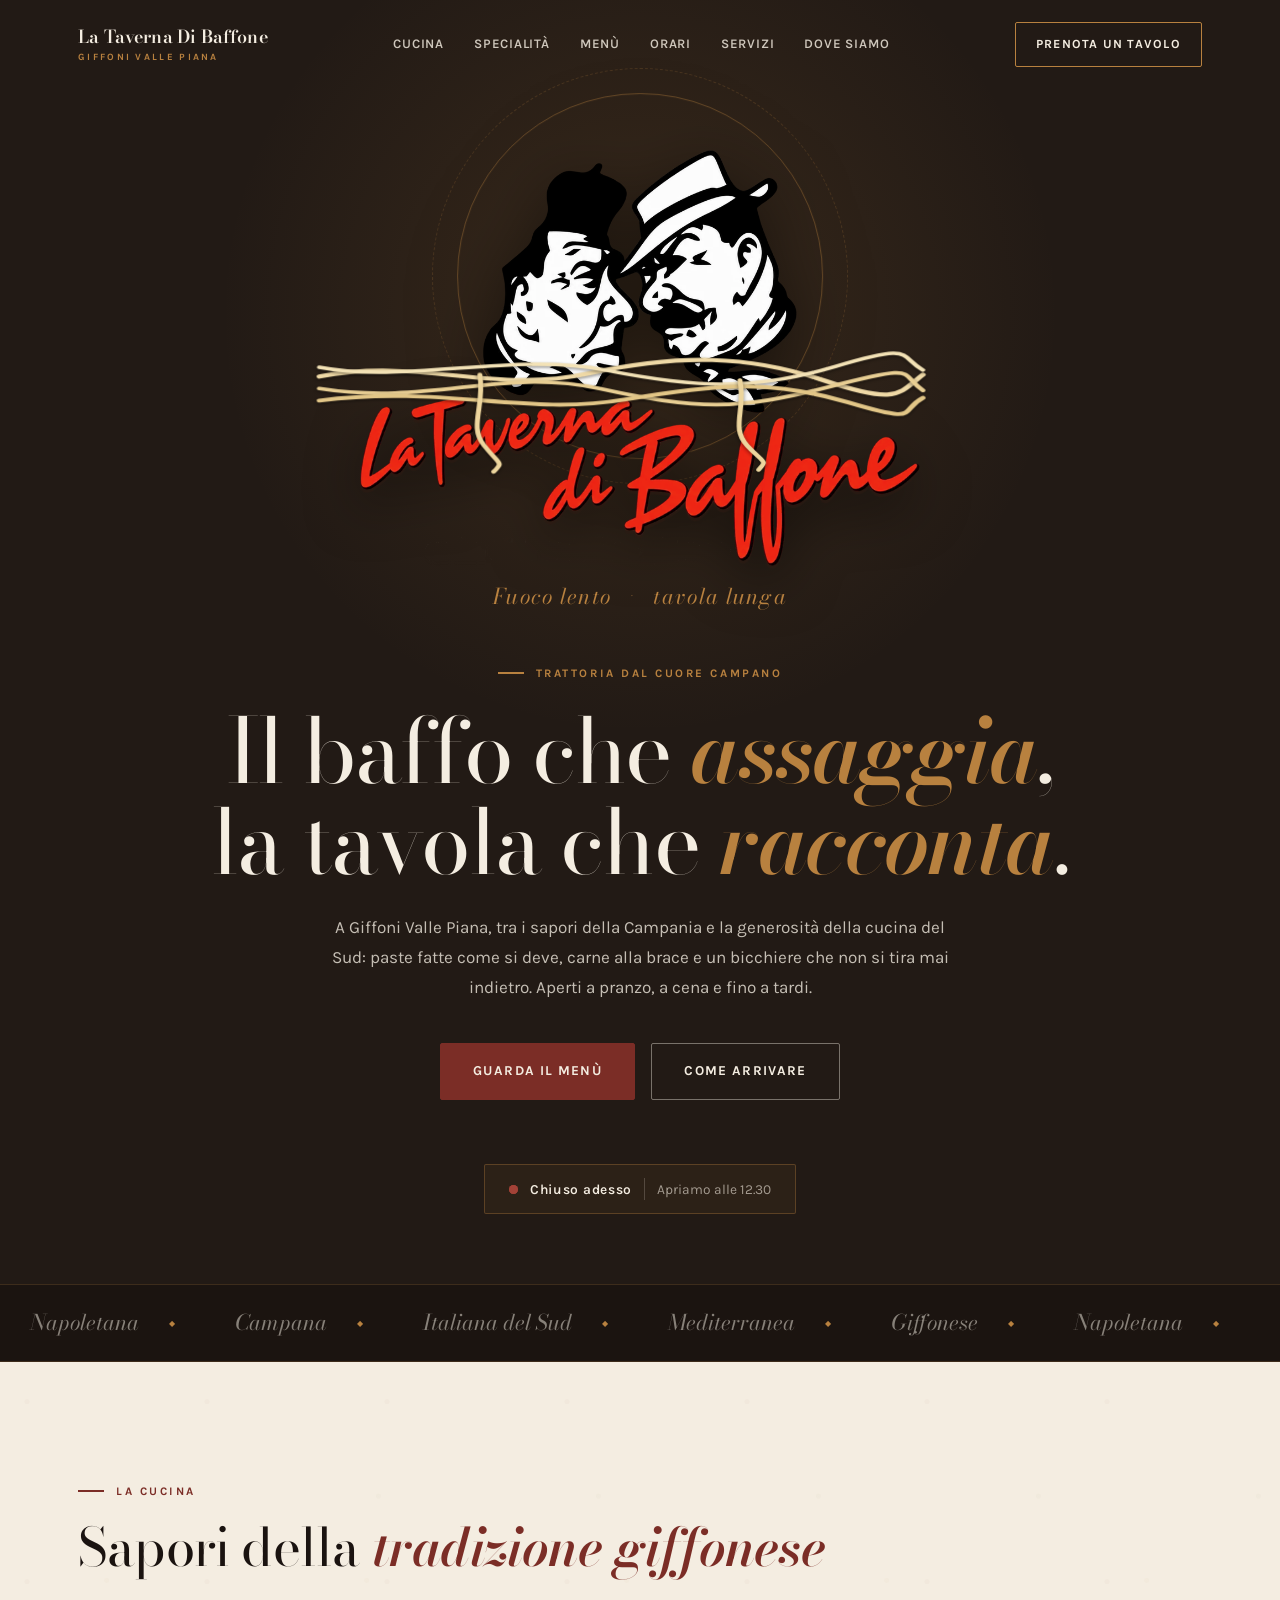
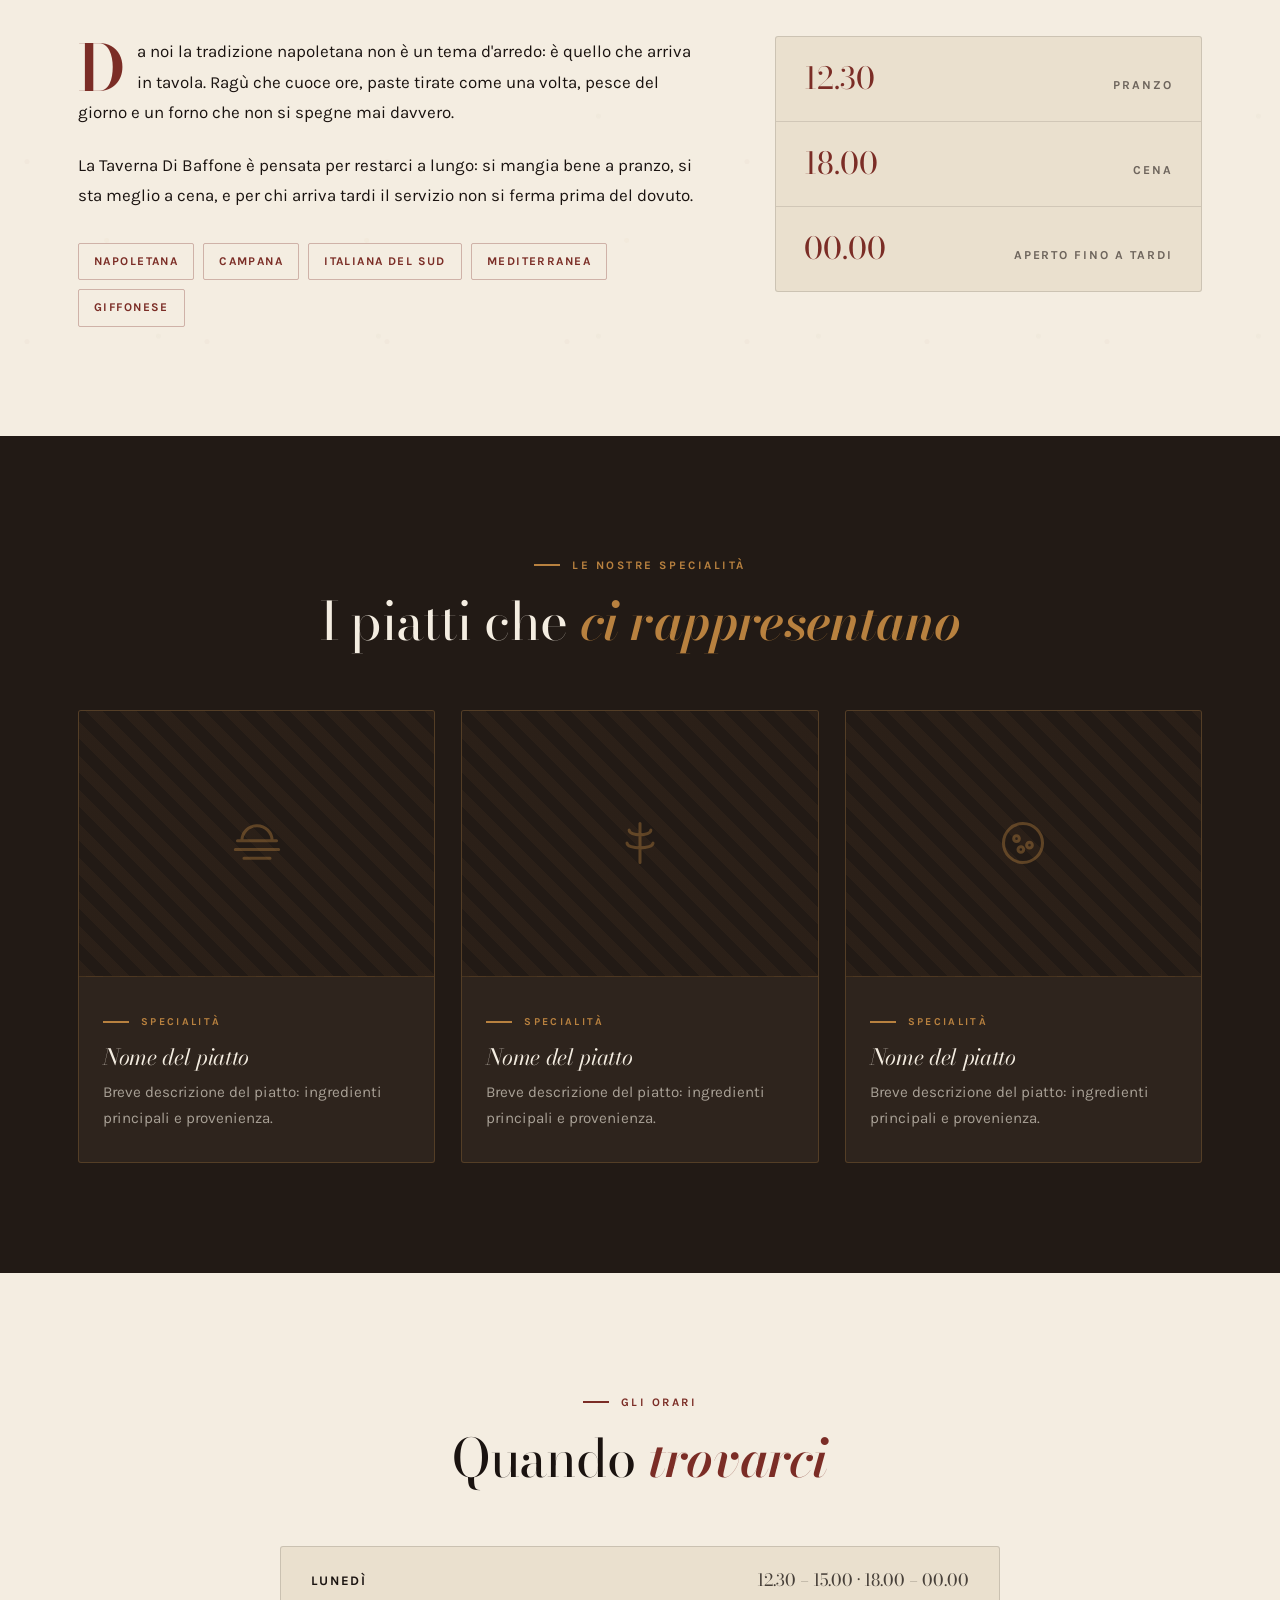
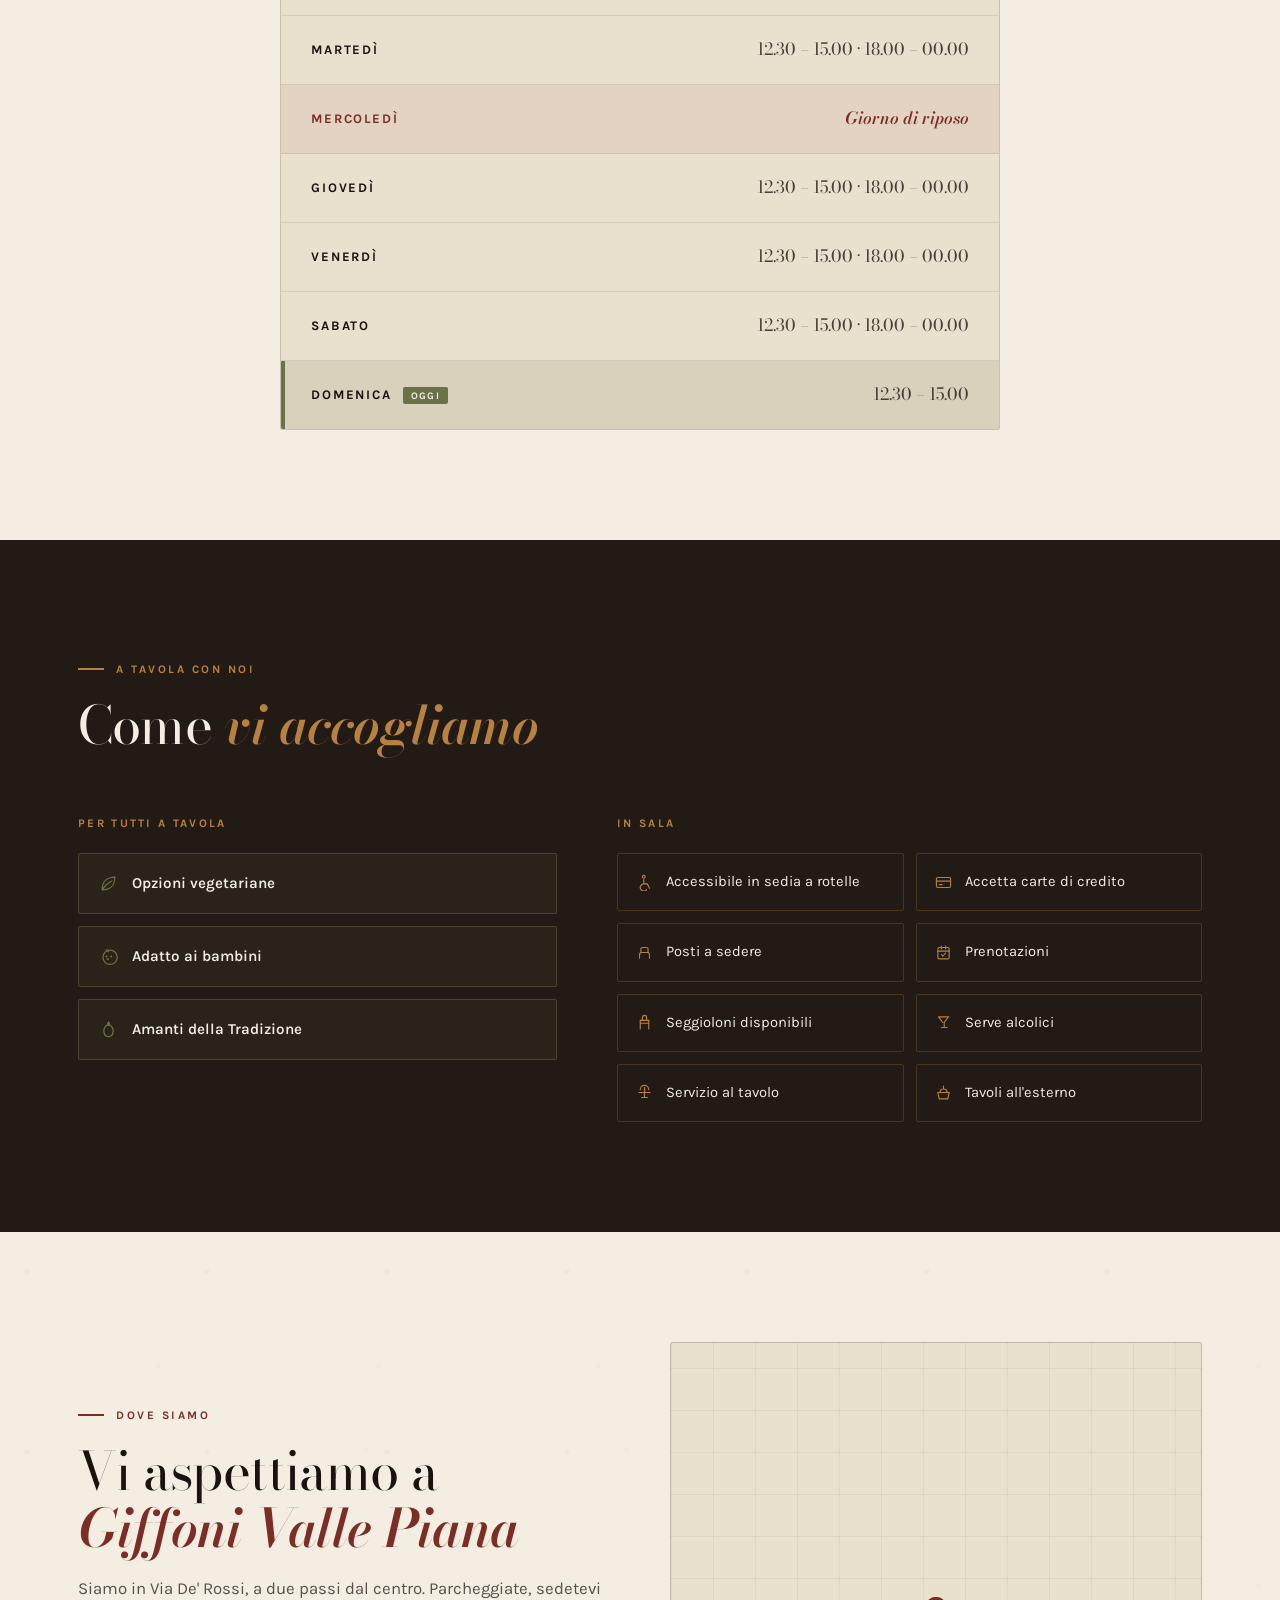
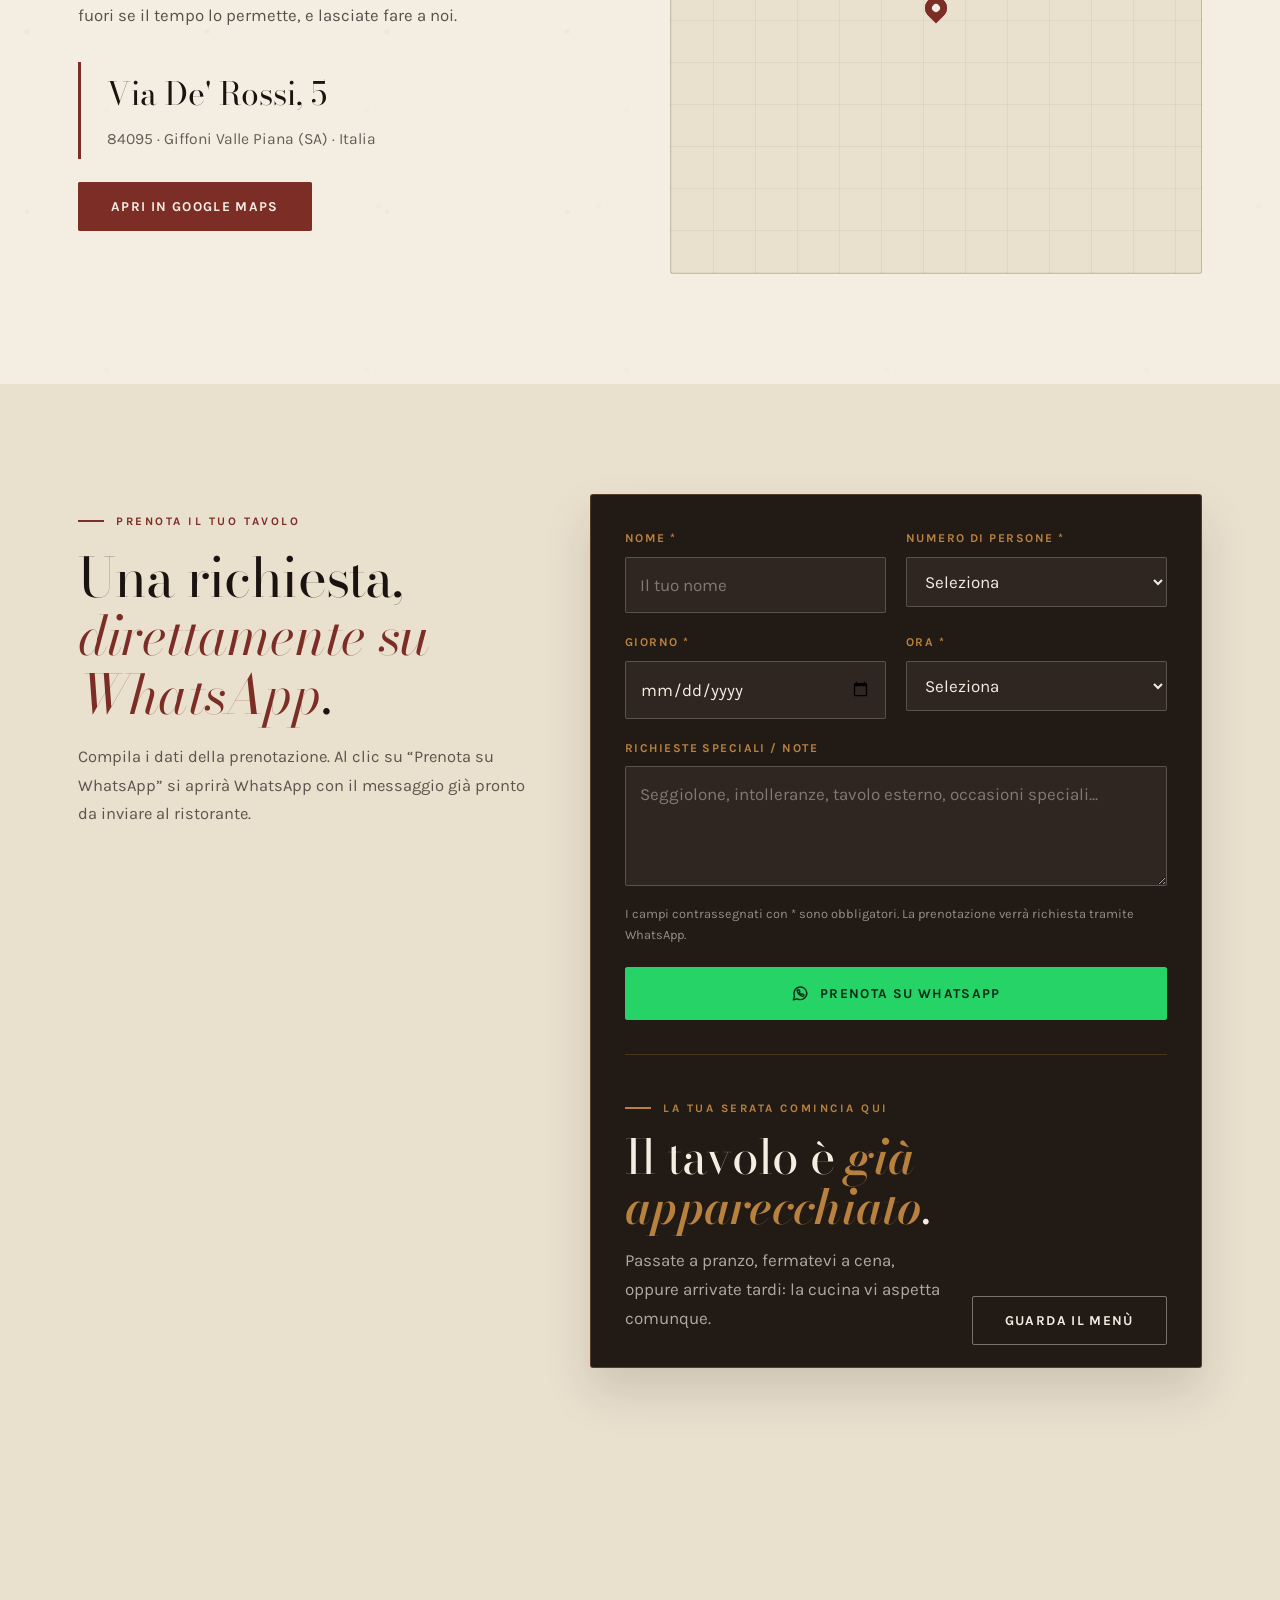
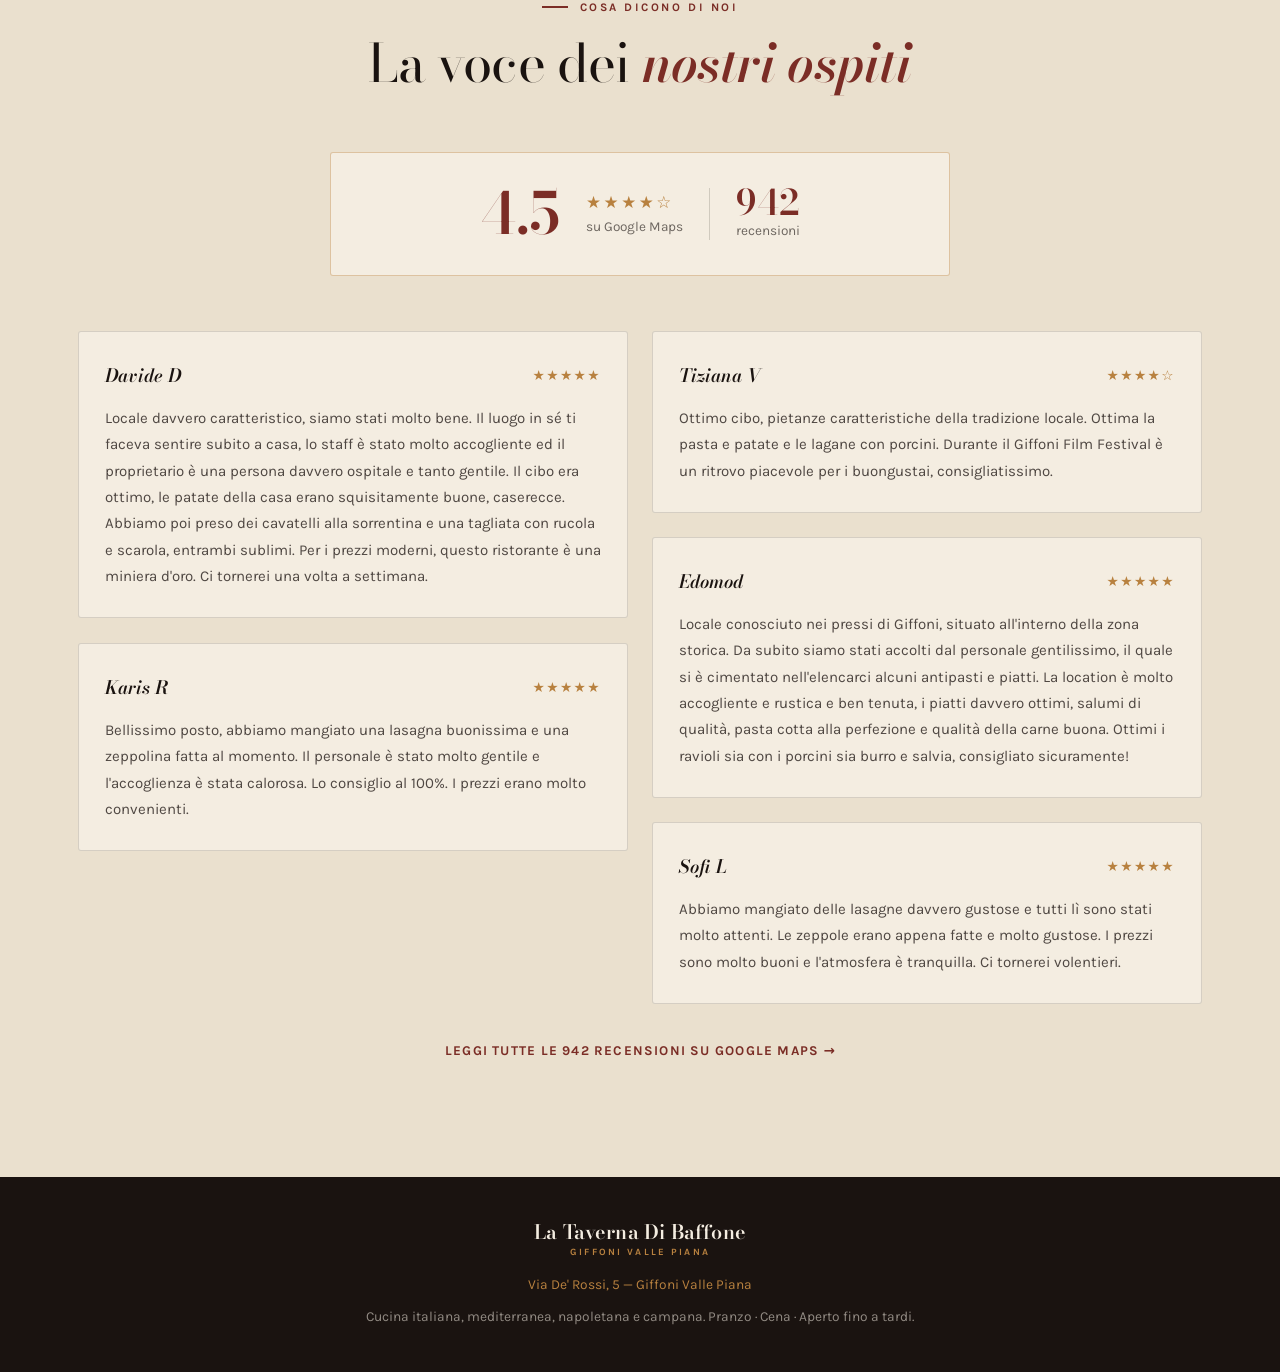
==== commit 852b9007: "prova" ====
--- a/index.html
+++ b/index.html
@@ -2113,7 +2113,35 @@
                              transform: none
                          }
                      }
-        </style>
+        
+/* ---------- Chiusura integrata nella prenotazione ---------- */
+.prenotazione-chiusura {
+    margin-top: 34px;
+    padding-top: 34px;
+    border-top: 1px solid rgba(184,129,63,.28);
+    display: flex;
+    align-items: end;
+    justify-content: space-between;
+    gap: 28px;
+}
+.prenotazione-chiusura-testo { flex: 1; }
+.prenotazione-chiusura-testo .occhiello { color: var(--rame); margin-bottom: 14px; }
+.prenotazione-chiusura-testo h2 {
+    font-family: var(--display);
+    font-size: clamp(2rem, 4vw, 3rem);
+    font-weight: 400;
+    line-height: 1.05;
+    margin-bottom: 14px;
+}
+.prenotazione-chiusura-testo h2 em { color: var(--rame); font-style: italic; font-weight: 600; }
+.prenotazione-chiusura-testo p { color: rgba(244,237,225,.68); max-width: 610px; line-height: 1.7; }
+.prenotazione-chiusura-azioni { flex-shrink: 0; }
+.prenotazione-chiusura-azioni .btn { white-space: nowrap; }
+@media (max-width: 700px) {
+  .prenotazione-chiusura { flex-direction: column; align-items: stretch; }
+  .prenotazione-chiusura-azioni .btn { width: 100%; text-align: center; }
+}
+</style>
     </head>
 
     <body>
@@ -2129,7 +2157,7 @@
                 <div class="voci" id="voci">
                     <a href="#cucina">Cucina</a>
                     <a href="#specialita">Specialità</a>
-                    <a href="#menu">Menù</a>
+                    <a href="menu.html">Menù</a>
                     <a href="#orari">Orari</a>
                     <a href="#servizi">Servizi</a>
                     <a href="#dove">Dove siamo</a>
@@ -2181,18 +2209,18 @@
                 </div>
 
                 <div class="apri">
-                    <div class="occhiello hero-occhiello">Osteria dal cuore campano</div>
+                    <div class="occhiello hero-occhiello">Trattoria dal cuore campano</div>
 
                     <h1>Il baffo che <em>assaggia</em>,<br>la tavola che <em>racconta</em>.</h1>
 
                     <p class="hero-testo">
                         A Giffoni Valle Piana, tra i sapori della Campania e la generosità della cucina
-                        del Sud: paste fatte come si deve, pesce, carne alla brace e un bicchiere che non
+                        del Sud: paste fatte come si deve, carne alla brace e un bicchiere che non
                         si tira mai indietro. Aperti a pranzo, a cena e fino a tardi.
                     </p>
 
                     <div class="bottoni">
-                        <a class="btn btn-pieno" href="#menu">Guarda il menù</a>
+                        <a class="btn btn-pieno" href="menu.html">Guarda il menù</a>
                         <a class="btn btn-vuoto" href="https://maps.google.com/maps?saddr=&daddr=Via%20De%27%20Rossi%205,%2084095,%20Giffoni%20Valle%20Piana%20Italia@40.7169,14.9423" target="_blank" rel="noopener">Come arrivare</a>
                     </div>
 
@@ -2304,61 +2332,6 @@
             </div>
         </section>
 
-        <!-- ============ MENÙ ============ -->
-        <section id="menu" class="intonaco">
-            <div class="wrap">
-                <div class="testata svela">
-                    <div class="occhiello">Il menù</div>
-                    <h2>Cosa portiamo <em>in tavola</em></h2>
-                    <p>Struttura del menù pronta per essere riempita con i piatti, le descrizioni e i prezzi.</p>
-                </div>
-
-                <div class="menu-griglia">
-
-                    <div class="portata svela">
-                        <div class="portata-nome">Antipasti</div>
-                        <div class="voce"><div class="voce-info"><span class="voce-nome">Nome piatto</span><span class="voce-desc">Descrizione ingredienti</span></div><span class="filetto"></span><span class="voce-prezzo">€ –</span></div>
-                        <div class="voce"><div class="voce-info"><span class="voce-nome">Nome piatto</span><span class="voce-desc">Descrizione ingredienti</span></div><span class="filetto"></span><span class="voce-prezzo">€ –</span></div>
-                        <div class="voce"><div class="voce-info"><span class="voce-nome">Nome piatto</span><span class="voce-desc">Descrizione ingredienti</span></div><span class="filetto"></span><span class="voce-prezzo">€ –</span></div>
-                    </div>
-
-                    <div class="portata svela">
-                        <div class="portata-nome">Primi</div>
-                        <div class="voce"><div class="voce-info"><span class="voce-nome">Nome piatto</span><span class="voce-desc">Descrizione ingredienti</span></div><span class="filetto"></span><span class="voce-prezzo">€ –</span></div>
-                        <div class="voce"><div class="voce-info"><span class="voce-nome">Nome piatto</span><span class="voce-desc">Descrizione ingredienti</span></div><span class="filetto"></span><span class="voce-prezzo">€ –</span></div>
-                        <div class="voce"><div class="voce-info"><span class="voce-nome">Nome piatto</span><span class="voce-desc">Descrizione ingredienti</span></div><span class="filetto"></span><span class="voce-prezzo">€ –</span></div>
-                    </div>
-
-                    <div class="portata svela">
-                        <div class="portata-nome">Secondi</div>
-                        <div class="voce"><div class="voce-info"><span class="voce-nome">Nome piatto</span><span class="voce-desc">Descrizione ingredienti</span></div><span class="filetto"></span><span class="voce-prezzo">€ –</span></div>
-                        <div class="voce"><div class="voce-info"><span class="voce-nome">Nome piatto</span><span class="voce-desc">Descrizione ingredienti</span></div><span class="filetto"></span><span class="voce-prezzo">€ –</span></div>
-                        <div class="voce"><div class="voce-info"><span class="voce-nome">Nome piatto</span><span class="voce-desc">Descrizione ingredienti</span></div><span class="filetto"></span><span class="voce-prezzo">€ –</span></div>
-                    </div>
-
-                    <div class="portata svela">
-                        <div class="portata-nome">Contorni</div>
-                        <div class="voce"><div class="voce-info"><span class="voce-nome">Nome piatto</span><span class="voce-desc">Descrizione ingredienti</span></div><span class="filetto"></span><span class="voce-prezzo">€ –</span></div>
-                        <div class="voce"><div class="voce-info"><span class="voce-nome">Nome piatto</span><span class="voce-desc">Descrizione ingredienti</span></div><span class="filetto"></span><span class="voce-prezzo">€ –</span></div>
-                    </div>
-
-                    <div class="portata svela">
-                        <div class="portata-nome">Pizze</div>
-                        <div class="voce"><div class="voce-info"><span class="voce-nome">Nome piatto</span><span class="voce-desc">Descrizione ingredienti</span></div><span class="filetto"></span><span class="voce-prezzo">€ –</span></div>
-                        <div class="voce"><div class="voce-info"><span class="voce-nome">Nome piatto</span><span class="voce-desc">Descrizione ingredienti</span></div><span class="filetto"></span><span class="voce-prezzo">€ –</span></div>
-                        <div class="voce"><div class="voce-info"><span class="voce-nome">Nome piatto</span><span class="voce-desc">Descrizione ingredienti</span></div><span class="filetto"></span><span class="voce-prezzo">€ –</span></div>
-                    </div>
-
-                    <div class="portata svela">
-                        <div class="portata-nome">Dolci</div>
-                        <div class="voce"><div class="voce-info"><span class="voce-nome">Nome piatto</span><span class="voce-desc">Descrizione ingredienti</span></div><span class="filetto"></span><span class="voce-prezzo">€ –</span></div>
-                        <div class="voce"><div class="voce-info"><span class="voce-nome">Nome piatto</span><span class="voce-desc">Descrizione ingredienti</span></div><span class="filetto"></span><span class="voce-prezzo">€ –</span></div>
-                    </div>
-
-                </div>
-            </div>
-        </section>
-
         <!-- ============ ORARI ============ -->
         <section id="orari">
             <div class="wrap">
@@ -2462,77 +2435,6 @@
                         <span class="onda"></span>
                         <span class="puntina"></span>
                     </div>
-                </div>
-            </div>
-        </section>
-
-        <!-- ============ RECENSIONI ============ -->
-        <section id="recensioni">
-            <div class="wrap">
-                <div class="testata centro svela">
-                    <div class="occhiello">Cosa dicono di noi</div>
-                    <h2>La voce dei <em>nostri ospiti</em></h2>
-                </div>
-
-                <div class="voto svela">
-                    <div>
-                        <div class="voto-num">4.5</div>
-                    </div>
-                    <div>
-                        <div class="stelle">★★★★☆</div>
-                        <div class="voto-nota">su Google Maps</div>
-                    </div>
-                    <div class="voto-sep"></div>
-                    <div>
-                        <div class="voto-num" style="font-size:2.2rem">942</div>
-                        <div class="voto-nota">recensioni</div>
-                    </div>
-                </div>
-
-                <div class="pareri">
-                    <article class="parere svela">
-                        <div class="parere-capo">
-                            <span class="parere-nome">Davide D</span>
-                            <span class="parere-stelle">★★★★★</span>
-                        </div>
-                        <p>Locale davvero caratteristico, siamo stati molto bene. Il luogo in sé ti faceva sentire subito a casa, lo staff è stato molto accogliente ed il proprietario è una persona davvero ospitale e tanto gentile. Il cibo era ottimo, le patate della casa erano squisitamente buone, caserecce. Abbiamo poi preso dei cavatelli alla sorrentina e una tagliata con rucola e scarola, entrambi sublimi. Per i prezzi moderni, questo ristorante è una miniera d'oro. Ci tornerei una volta a settimana.</p>
-                    </article>
-
-                    <article class="parere svela">
-                        <div class="parere-capo">
-                            <span class="parere-nome">Karis R</span>
-                            <span class="parere-stelle">★★★★★</span>
-                        </div>
-                        <p>Bellissimo posto, abbiamo mangiato una lasagna buonissima e una zeppolina fatta al momento. Il personale è stato molto gentile e l'accoglienza è stata calorosa. Lo consiglio al 100%. I prezzi erano molto convenienti.</p>
-                    </article>
-
-                    <article class="parere svela">
-                        <div class="parere-capo">
-                            <span class="parere-nome">Tiziana V</span>
-                            <span class="parere-stelle">★★★★☆</span>
-                        </div>
-                        <p>Ottimo cibo, pietanze caratteristiche della tradizione locale. Ottima la pasta e patate e le lagane con porcini. Durante il Giffoni Film Festival è un ritrovo piacevole per i buongustai, consigliatissimo.</p>
-                    </article>
-
-                    <article class="parere svela">
-                        <div class="parere-capo">
-                            <span class="parere-nome">Edomod</span>
-                            <span class="parere-stelle">★★★★★</span>
-                        </div>
-                        <p>Locale conosciuto nei pressi di Giffoni, situato all'interno della zona storica. Da subito siamo stati accolti dal personale gentilissimo, il quale si è cimentato nell'elencarci alcuni antipasti e piatti. La location è molto accogliente e rustica e ben tenuta, i piatti davvero ottimi, salumi di qualità, pasta cotta alla perfezione e qualità della carne buona. Ottimi i ravioli sia con i porcini sia burro e salvia, consigliato sicuramente!</p>
-                    </article>
-
-                    <article class="parere svela">
-                        <div class="parere-capo">
-                            <span class="parere-nome">Sofi L</span>
-                            <span class="parere-stelle">★★★★★</span>
-                        </div>
-                        <p>Abbiamo mangiato delle lasagne davvero gustose e tutti lì sono stati molto attenti. Le zeppole erano appena fatte e molto gustose. I prezzi sono molto buoni e l'atmosfera è tranquilla. Ci tornerei volentieri.</p>
-                    </article>
-                </div>
-
-                <div style="text-align:center">
-                    <a class="link-tutte svela" href="https://maps.google.com/maps?saddr=&daddr=Via%20De%27%20Rossi%205,%2084095,%20Giffoni%20Valle%20Piana%20Italia@40.7169,14.9423" target="_blank" rel="noopener">Leggi tutte le 942 recensioni su Google Maps →</a>
                 </div>
             </div>
         </section>
@@ -2621,29 +2523,98 @@
 
                         <button class="btn btn-whatsapp" type="submit">
                             <svg viewBox="0 0 24 24" fill="none" stroke="currentColor" stroke-width="1.8" stroke-linecap="round" stroke-linejoin="round" aria-hidden="true">
-                                <path d="M20 11.5a8.2 8.2 0 0 1-12.1 7.2L3 20l1.3-4.7A8.2 8.2 0 1 1 20 11.5Z"/>
-                                <path d="M8.6 7.9c.2-.4.4-.4.8-.4h.6c.2 0 .4.1.5.4l.7 1.7c.1.2 0 .4-.1.6l-.5.6c-.1.1-.1.3 0 .5.4.7 1.1 1.4 1.8 1.8.2.1.4.1.5 0l.6-.5c.2-.2.4-.2.6-.1l1.7.7c.3.1.4.3.4.5v.6c0 .3-.1.6-.4.8-.4.3-1 .4-1.5.3-1.5-.3-3-1.1-4.1-2.3-1.2-1.1-2-2.6-2.3-4.1-.1-.6 0-1.1.3-1.5Z"/>
+                                <path d="M20 11.5a8.2 8.2 0 0 1-12.1 7.2L3 20l1.3-4.7A8.2 8.2 0 1 1 20 11.5Z" />
+                                <path d="M8.6 7.9c.2-.4.4-.4.8-.4h.6c.2 0 .4.1.5.4l.7 1.7c.1.2 0 .4-.1.6l-.5.6c-.1.1-.1.3 0 .5.4.7 1.1 1.4 1.8 1.8.2.1.4.1.5 0l.6-.5c.2-.2.4-.2.6-.1l1.7.7c.3.1.4.3.4.5v.6c0 .3-.1.6-.4.8-.4.3-1 .4-1.5.3-1.5-.3-3-1.1-4.1-2.3-1.2-1.1-2-2.6-2.3-4.1-.1-.6 0-1.1.3-1.5Z" />
                             </svg>
                             Prenota su WhatsApp
                         </button>
+                        <div class="prenotazione-chiusura svela">
+                            <div class="prenotazione-chiusura-testo">
+                                <div class="occhiello">La tua serata comincia qui</div>
+                                <h2>Il tavolo è <em>già apparecchiato</em>.</h2>
+                                <p>Passate a pranzo, fermatevi a cena, oppure arrivate tardi: la cucina vi aspetta comunque.</p>
+                            </div>
+                            <div class="prenotazione-chiusura-azioni">
+                                <a class="btn btn-vuoto" href="menu.html">Guarda il menù</a>
+                            </div>
+                        </div>
                     </form>
                 </div>
             </div>
         </section>
 
-        <!-- ============ CHIUSURA ============ -->
-        <section class="chiusura">
-            <div class="wrap chiusura-int">
-                <div class="svela">
-                    <h2>Il tavolo è <em>già apparecchiato</em>.</h2>
-                    <p>Passate a pranzo, fermatevi a cena, oppure arrivate tardi: la cucina vi aspetta comunque.</p>
-                    <div class="bottoni" style="margin-bottom:0">
-                        <a class="btn btn-pieno" href="#prenotazione">Prenota un tavolo</a>
-                        <a class="btn btn-vuoto" href="#menu">Guarda il menù</a>
+        <!-- ============ RECENSIONI ============ -->
+        <section id="recensioni">
+            <div class="wrap">
+                <div class="testata centro svela">
+                    <div class="occhiello">Cosa dicono di noi</div>
+                    <h2>La voce dei <em>nostri ospiti</em></h2>
+                </div>
+
+                <div class="voto svela">
+                    <div>
+                        <div class="voto-num">4.5</div>
                     </div>
+                    <div>
+                        <div class="stelle">★★★★☆</div>
+                        <div class="voto-nota">su Google Maps</div>
+                    </div>
+                    <div class="voto-sep"></div>
+                    <div>
+                        <div class="voto-num" style="font-size:2.2rem">942</div>
+                        <div class="voto-nota">recensioni</div>
+                    </div>
+                </div>
+
+                <div class="pareri">
+                    <article class="parere svela">
+                        <div class="parere-capo">
+                            <span class="parere-nome">Davide D</span>
+                            <span class="parere-stelle">★★★★★</span>
+                        </div>
+                        <p>Locale davvero caratteristico, siamo stati molto bene. Il luogo in sé ti faceva sentire subito a casa, lo staff è stato molto accogliente ed il proprietario è una persona davvero ospitale e tanto gentile. Il cibo era ottimo, le patate della casa erano squisitamente buone, caserecce. Abbiamo poi preso dei cavatelli alla sorrentina e una tagliata con rucola e scarola, entrambi sublimi. Per i prezzi moderni, questo ristorante è una miniera d'oro. Ci tornerei una volta a settimana.</p>
+                    </article>
+
+                    <article class="parere svela">
+                        <div class="parere-capo">
+                            <span class="parere-nome">Karis R</span>
+                            <span class="parere-stelle">★★★★★</span>
+                        </div>
+                        <p>Bellissimo posto, abbiamo mangiato una lasagna buonissima e una zeppolina fatta al momento. Il personale è stato molto gentile e l'accoglienza è stata calorosa. Lo consiglio al 100%. I prezzi erano molto convenienti.</p>
+                    </article>
+
+                    <article class="parere svela">
+                        <div class="parere-capo">
+                            <span class="parere-nome">Tiziana V</span>
+                            <span class="parere-stelle">★★★★☆</span>
+                        </div>
+                        <p>Ottimo cibo, pietanze caratteristiche della tradizione locale. Ottima la pasta e patate e le lagane con porcini. Durante il Giffoni Film Festival è un ritrovo piacevole per i buongustai, consigliatissimo.</p>
+                    </article>
+
+                    <article class="parere svela">
+                        <div class="parere-capo">
+                            <span class="parere-nome">Edomod</span>
+                            <span class="parere-stelle">★★★★★</span>
+                        </div>
+                        <p>Locale conosciuto nei pressi di Giffoni, situato all'interno della zona storica. Da subito siamo stati accolti dal personale gentilissimo, il quale si è cimentato nell'elencarci alcuni antipasti e piatti. La location è molto accogliente e rustica e ben tenuta, i piatti davvero ottimi, salumi di qualità, pasta cotta alla perfezione e qualità della carne buona. Ottimi i ravioli sia con i porcini sia burro e salvia, consigliato sicuramente!</p>
+                    </article>
+
+                    <article class="parere svela">
+                        <div class="parere-capo">
+                            <span class="parere-nome">Sofi L</span>
+                            <span class="parere-stelle">★★★★★</span>
+                        </div>
+                        <p>Abbiamo mangiato delle lasagne davvero gustose e tutti lì sono stati molto attenti. Le zeppole erano appena fatte e molto gustose. I prezzi sono molto buoni e l'atmosfera è tranquilla. Ci tornerei volentieri.</p>
+                    </article>
+                </div>
+
+                <div style="text-align:center">
+                    <a class="link-tutte svela" href="https://maps.google.com/maps?saddr=&daddr=Via%20De%27%20Rossi%205,%2084095,%20Giffoni%20Valle%20Piana%20Italia@40.7169,14.9423" target="_blank" rel="noopener">Leggi tutte le 942 recensioni su Google Maps →</a>
                 </div>
             </div>
         </section>
+
+
 
         <footer>
             <div class="wrap">
@@ -2659,166 +2630,167 @@
         </footer>
 
         <script>
+
+
 /* ---------- barra che si attacca in alto ---------- */
 (function(){
-              var barra = document.getElementById('barra');
-              function aggiorna(){
-                if (window.scrollY > 40) barra.classList.add('attaccata');
-                else barra.classList.remove('attaccata');
-              }
-              aggiorna();
-              window.addEventListener('scroll', aggiorna, { passive:true });
+                          var barra = document.getElementById('barra');
+                          function aggiorna(){
+                            if (window.scrollY > 40) barra.classList.add('attaccata');
+                            else barra.classList.remove('attaccata');
+                          }
+                          aggiorna();
+                          window.addEventListener('scroll', aggiorna, { passive:true });
 })();
 
 /* ---------- menù mobile ---------- */
 (function(){
-              var bottone = document.getElementById('hamburger');
-              var voci = document.getElementById('voci');
-              if (!bottone || !voci) return;
-
-              function chiudi(){
-                voci.classList.remove('aperto');
-                bottone.setAttribute('aria-expanded','false');
-                bottone.setAttribute('aria-label','Apri il menù');
-              }
-
-              bottone.addEventListener('click', function(){
-                var aperto = voci.classList.toggle('aperto');
-                bottone.setAttribute('aria-expanded', aperto ? 'true' : 'false');
-                bottone.setAttribute('aria-label', aperto ? 'Chiudi il menù' : 'Apri il menù');
-              });
-
-              voci.querySelectorAll('a').forEach(function(a){
-                a.addEventListener('click', chiudi);
-              });
-
-              document.addEventListener('keydown', function(e){
-                if (e.key === 'Escape') chiudi();
-              });
+                          var bottone = document.getElementById('hamburger');
+                          var voci = document.getElementById('voci');
+                          if (!bottone || !voci) return;
+
+                          function chiudi(){
+                            voci.classList.remove('aperto');
+                            bottone.setAttribute('aria-expanded','false');
+                            bottone.setAttribute('aria-label','Apri il menù');
+                          }
+
+                          bottone.addEventListener('click', function(){
+                            var aperto = voci.classList.toggle('aperto');
+                            bottone.setAttribute('aria-expanded', aperto ? 'true' : 'false');
+                            bottone.setAttribute('aria-label', aperto ? 'Chiudi il menù' : 'Apri il menù');
+                          });
+
+                          voci.querySelectorAll('a').forEach(function(a){
+                            a.addEventListener('click', chiudi);
+                          });
+
+                          document.addEventListener('keydown', function(e){
+                            if (e.key === 'Escape') chiudi();
+                          });
 })();
 
 /* ---------- stato apertura in tempo reale ---------- */
 (function(){
-              var RIPOSO = 3; // mercoledì
-
-              function minuti(h,m){ return h*60 + m; }
-
-              function calcola(){
-                var ora = new Date();
-                var g = ora.getDay();
-                var adesso = minuti(ora.getHours(), ora.getMinutes());
-
-                var pranzoDa = minuti(12,30), pranzoA = minuti(15,0);
-                var cenaDa   = minuti(18,0),  cenaA   = minuti(24,0);
-
-                if (g === RIPOSO)
-                  return { aperto:false, testo:'Chiuso oggi', nota:'Torniamo domani a pranzo' };
-
-                if (adesso >= pranzoDa && adesso < pranzoA)
-                  return { aperto:true, testo:'Aperto adesso', nota:'Servizio pranzo fino alle 15.00' };
-
-                if (g !== 0 && adesso >= cenaDa && adesso < cenaA)
-                  return { aperto:true, testo:'Aperto adesso', nota:'Servizio cena fino a mezzanotte' };
-
-                if (adesso < pranzoDa)
-                  return { aperto:false, testo:'Chiuso adesso', nota:'Apriamo alle 12.30' };
-
-                if (g !== 0 && adesso < cenaDa)
-                  return { aperto:false, testo:'Chiuso adesso', nota:'Riapriamo alle 18.00' };
-
-                return { aperto:false, testo:'Chiuso adesso', nota:'Vi aspettiamo domani a pranzo' };
-              }
-
-              function mostra(){
-                var s = calcola();
-                document.getElementById('stato-testo').textContent = s.testo;
-                document.getElementById('stato-nota').textContent = s.nota;
-                var spia = document.getElementById('spia');
-                if (s.aperto) spia.classList.remove('chiusa');
-                else spia.classList.add('chiusa');
-              }
-
-              mostra();
-              setInterval(mostra, 60000);
+                          var RIPOSO = 3; // mercoledì
+
+                          function minuti(h,m){ return h*60 + m; }
+
+                          function calcola(){
+                            var ora = new Date();
+                            var g = ora.getDay();
+                            var adesso = minuti(ora.getHours(), ora.getMinutes());
+
+                            var pranzoDa = minuti(12,30), pranzoA = minuti(15,0);
+                            var cenaDa   = minuti(18,0),  cenaA   = minuti(24,0);
+
+                            if (g === RIPOSO)
+                              return { aperto:false, testo:'Chiuso oggi', nota:'Torniamo domani a pranzo' };
+
+                            if (adesso >= pranzoDa && adesso < pranzoA)
+                              return { aperto:true, testo:'Aperto adesso', nota:'Servizio pranzo fino alle 15.00' };
+
+                            if (g !== 0 && adesso >= cenaDa && adesso < cenaA)
+                              return { aperto:true, testo:'Aperto adesso', nota:'Servizio cena fino a mezzanotte' };
+
+                            if (adesso < pranzoDa)
+                              return { aperto:false, testo:'Chiuso adesso', nota:'Apriamo alle 12.30' };
+
+                            if (g !== 0 && adesso < cenaDa)
+                              return { aperto:false, testo:'Chiuso adesso', nota:'Riapriamo alle 18.00' };
+
+                            return { aperto:false, testo:'Chiuso adesso', nota:'Vi aspettiamo domani a pranzo' };
+                          }
+
+                          function mostra(){
+                            var s = calcola();
+                            document.getElementById('stato-testo').textContent = s.testo;
+                            document.getElementById('stato-nota').textContent = s.nota;
+                            var spia = document.getElementById('spia');
+                            if (s.aperto) spia.classList.remove('chiusa');
+                            else spia.classList.add('chiusa');
+                          }
+
+                          mostra();
+                          setInterval(mostra, 60000);
 })();
 
 /* ---------- evidenzia il giorno corrente negli orari ---------- */
 (function(){
-              var oggi = new Date().getDay();
-              var riga = document.querySelector('.giorno[data-giorno="' + oggi + '"]');
-              if (riga) riga.classList.add('oggi');
+                          var oggi = new Date().getDay();
+                          var riga = document.querySelector('.giorno[data-giorno="' + oggi + '"]');
+                          if (riga) riga.classList.add('oggi');
 })();
 
 /* ---------- rivelazione allo scroll ---------- */
 (function(){
-              var elementi = document.querySelectorAll('.svela, .svela-serie');
-              if (!elementi.length) return;
-
-              var motoRidotto = window.matchMedia('(prefers-reduced-motion: reduce)').matches;
-
-              if (motoRidotto || !('IntersectionObserver' in window)) {
-                elementi.forEach(function(el){ el.classList.add('vista'); });
-                return;
-              }
-
-              var osservatore = new IntersectionObserver(function(voci){
-                voci.forEach(function(v){
-                  if (v.isIntersecting) {
-                    v.target.classList.add('vista');
-                    osservatore.unobserve(v.target);
-                  }
-                });
-              }, { threshold:0.1, rootMargin:'0px 0px -70px 0px' });
-
-              elementi.forEach(function(el){ osservatore.observe(el); });
+                          var elementi = document.querySelectorAll('.svela, .svela-serie');
+                          if (!elementi.length) return;
+
+                          var motoRidotto = window.matchMedia('(prefers-reduced-motion: reduce)').matches;
+
+                          if (motoRidotto || !('IntersectionObserver' in window)) {
+                            elementi.forEach(function(el){ el.classList.add('vista'); });
+                            return;
+                          }
+
+                          var osservatore = new IntersectionObserver(function(voci){
+                            voci.forEach(function(v){
+                              if (v.isIntersecting) {
+                                v.target.classList.add('vista');
+                                osservatore.unobserve(v.target);
+                              }
+                            });
+                          }, { threshold:0.1, rootMargin:'0px 0px -70px 0px' });
+
+                          elementi.forEach(function(el){ osservatore.observe(el); });
 })();
 
 
 /* ---------- prenotazione tavolo via WhatsApp ---------- */
 (function(){
-              const numeroWhatsApp = "3922024303";
-              const form = document.getElementById('formPrenotazione');
-              const campoData = document.getElementById('dataPrenotazione');
-              if (!form || !campoData) return;
-
-              function dataMinimaOggi(){
-                const oggi = new Date();
-                const anno = oggi.getFullYear();
-                const mese = String(oggi.getMonth() + 1).padStart(2, '0');
-                const giorno = String(oggi.getDate()).padStart(2, '0');
-                return anno + '-' + mese + '-' + giorno;
-              }
-
-              function formattaData(dataISO){
-                const parti = dataISO.split('-');
-                return parti.length === 3 ? parti[2] + '/' + parti[1] + '/' + parti[0] : dataISO;
-              }
-
-              campoData.min = dataMinimaOggi();
-
-              form.addEventListener('submit', function(e){
-                e.preventDefault();
-
-                if (!form.checkValidity()) {
-                  form.reportValidity();
-                  return;
-                }
-
-                const nome = document.getElementById('nomePrenotazione').value.trim();
-                const numero = document.getElementById('personePrenotazione').value;
-                const data = formattaData(campoData.value);
-                const ora = document.getElementById('oraPrenotazione').value;
-                const note = document.getElementById('notePrenotazione').value.trim();
-
-                const messaggio = 'Salve, vorrei prenotare un tavolo per ' + numero + ' persone il ' + data + ' alle ' + ora + '. Nome: ' + nome + '. Note: ' + note;
-                const urlWhatsApp = 'https://wa.me/' + numeroWhatsApp + '?text=' + encodeURIComponent(messaggio);
-
-                window.open(urlWhatsApp, '_blank', 'noopener,noreferrer');
-              });
+                          const numeroWhatsApp = "3922024303";
+                          const form = document.getElementById('formPrenotazione');
+                          const campoData = document.getElementById('dataPrenotazione');
+                          if (!form || !campoData) return;
+
+                          function dataMinimaOggi(){
+                            const oggi = new Date();
+                            const anno = oggi.getFullYear();
+                            const mese = String(oggi.getMonth() + 1).padStart(2, '0');
+                            const giorno = String(oggi.getDate()).padStart(2, '0');
+                            return anno + '-' + mese + '-' + giorno;
+                          }
+
+                          function formattaData(dataISO){
+                            const parti = dataISO.split('-');
+                            return parti.length === 3 ? parti[2] + '/' + parti[1] + '/' + parti[0] : dataISO;
+                          }
+
+                          campoData.min = dataMinimaOggi();
+
+                          form.addEventListener('submit', function(e){
+                            e.preventDefault();
+
+                            if (!form.checkValidity()) {
+                              form.reportValidity();
+                              return;
+                            }
+
+                            const nome = document.getElementById('nomePrenotazione').value.trim();
+                            const numero = document.getElementById('personePrenotazione').value;
+                            const data = formattaData(campoData.value);
+                            const ora = document.getElementById('oraPrenotazione').value;
+                            const note = document.getElementById('notePrenotazione').value.trim();
+
+                            const messaggio = 'Salve, vorrei prenotare un tavolo per ' + numero + ' persone il ' + data + ' alle ' + ora + '. Nome: ' + nome + '. Note: ' + note;
+                            const urlWhatsApp = 'https://wa.me/' + numeroWhatsApp + '?text=' + encodeURIComponent(messaggio);
+
+                            window.open(urlWhatsApp, '_blank', 'noopener,noreferrer');
+                          });
 })();
         </script>
 
     </body>
 </html>
-latavernadibaffone (1).html
-Visualizzazione di latavernadibaffone (1).html.
+
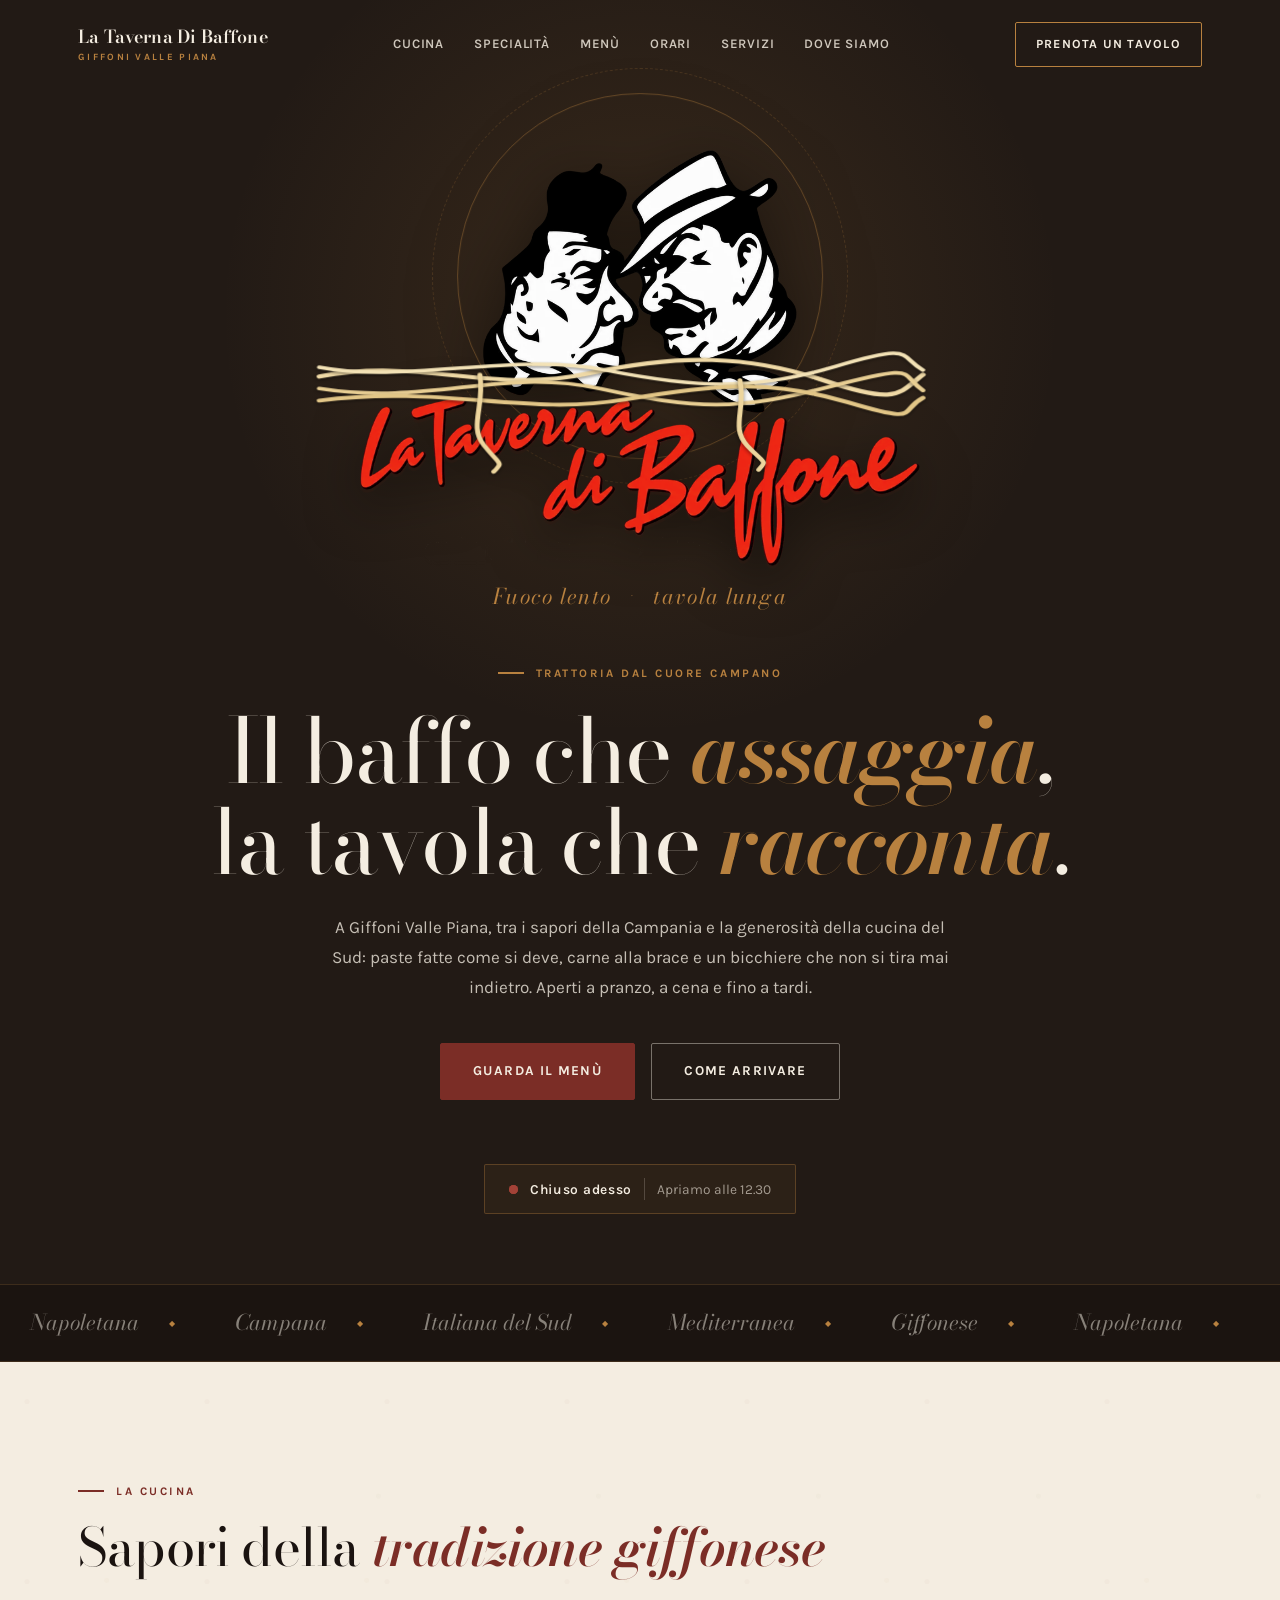
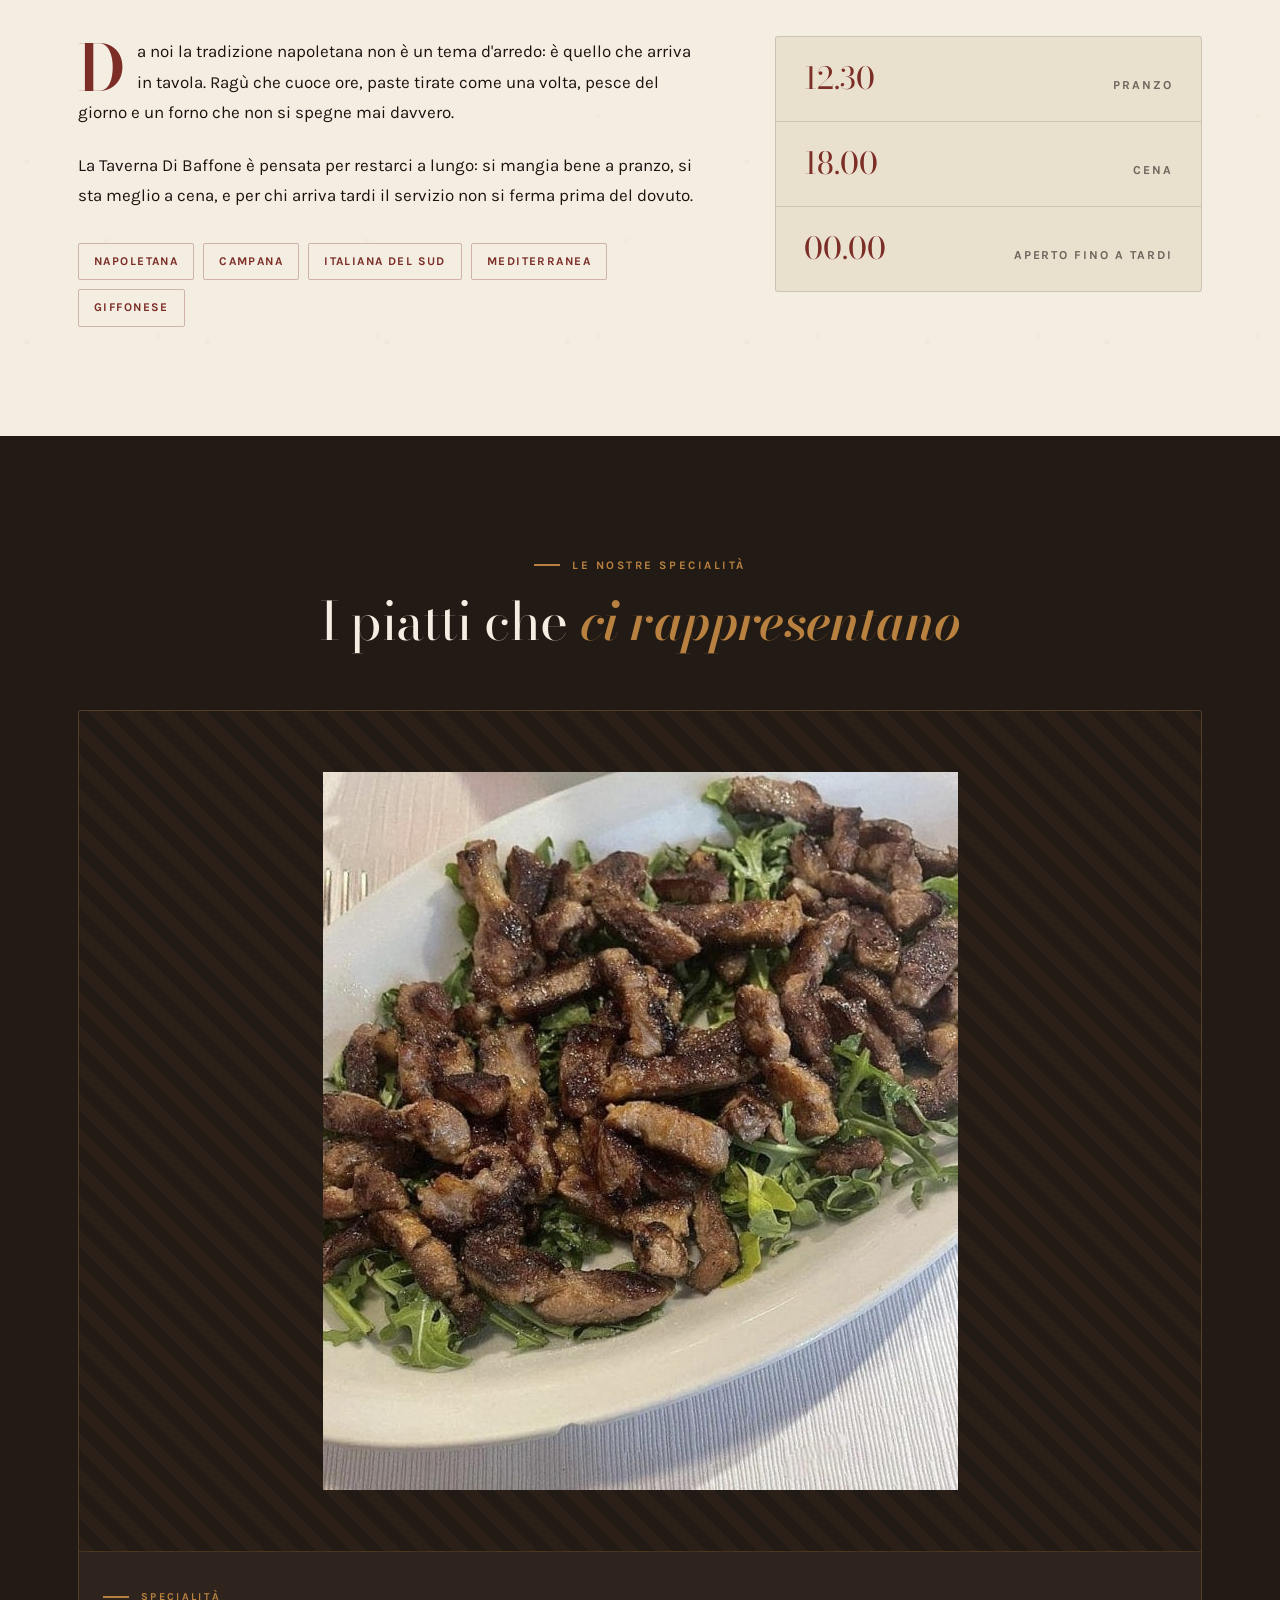
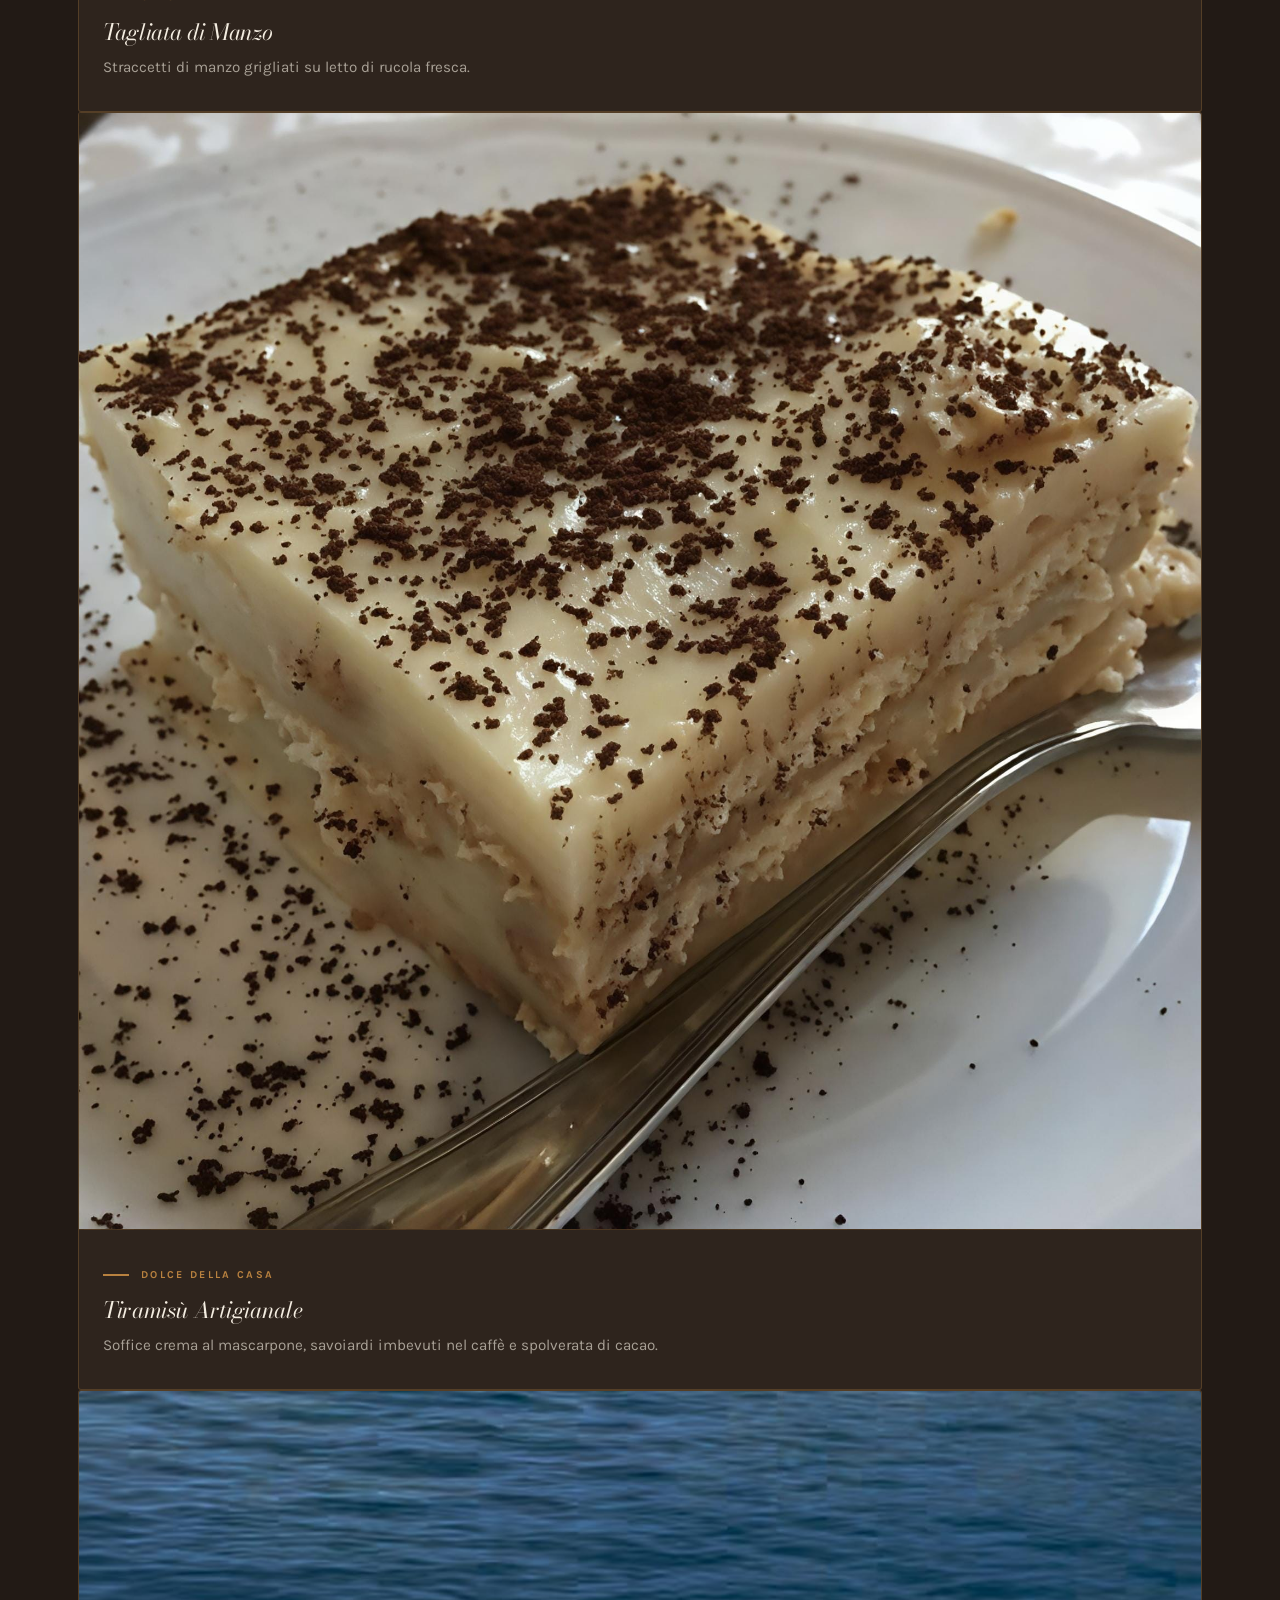
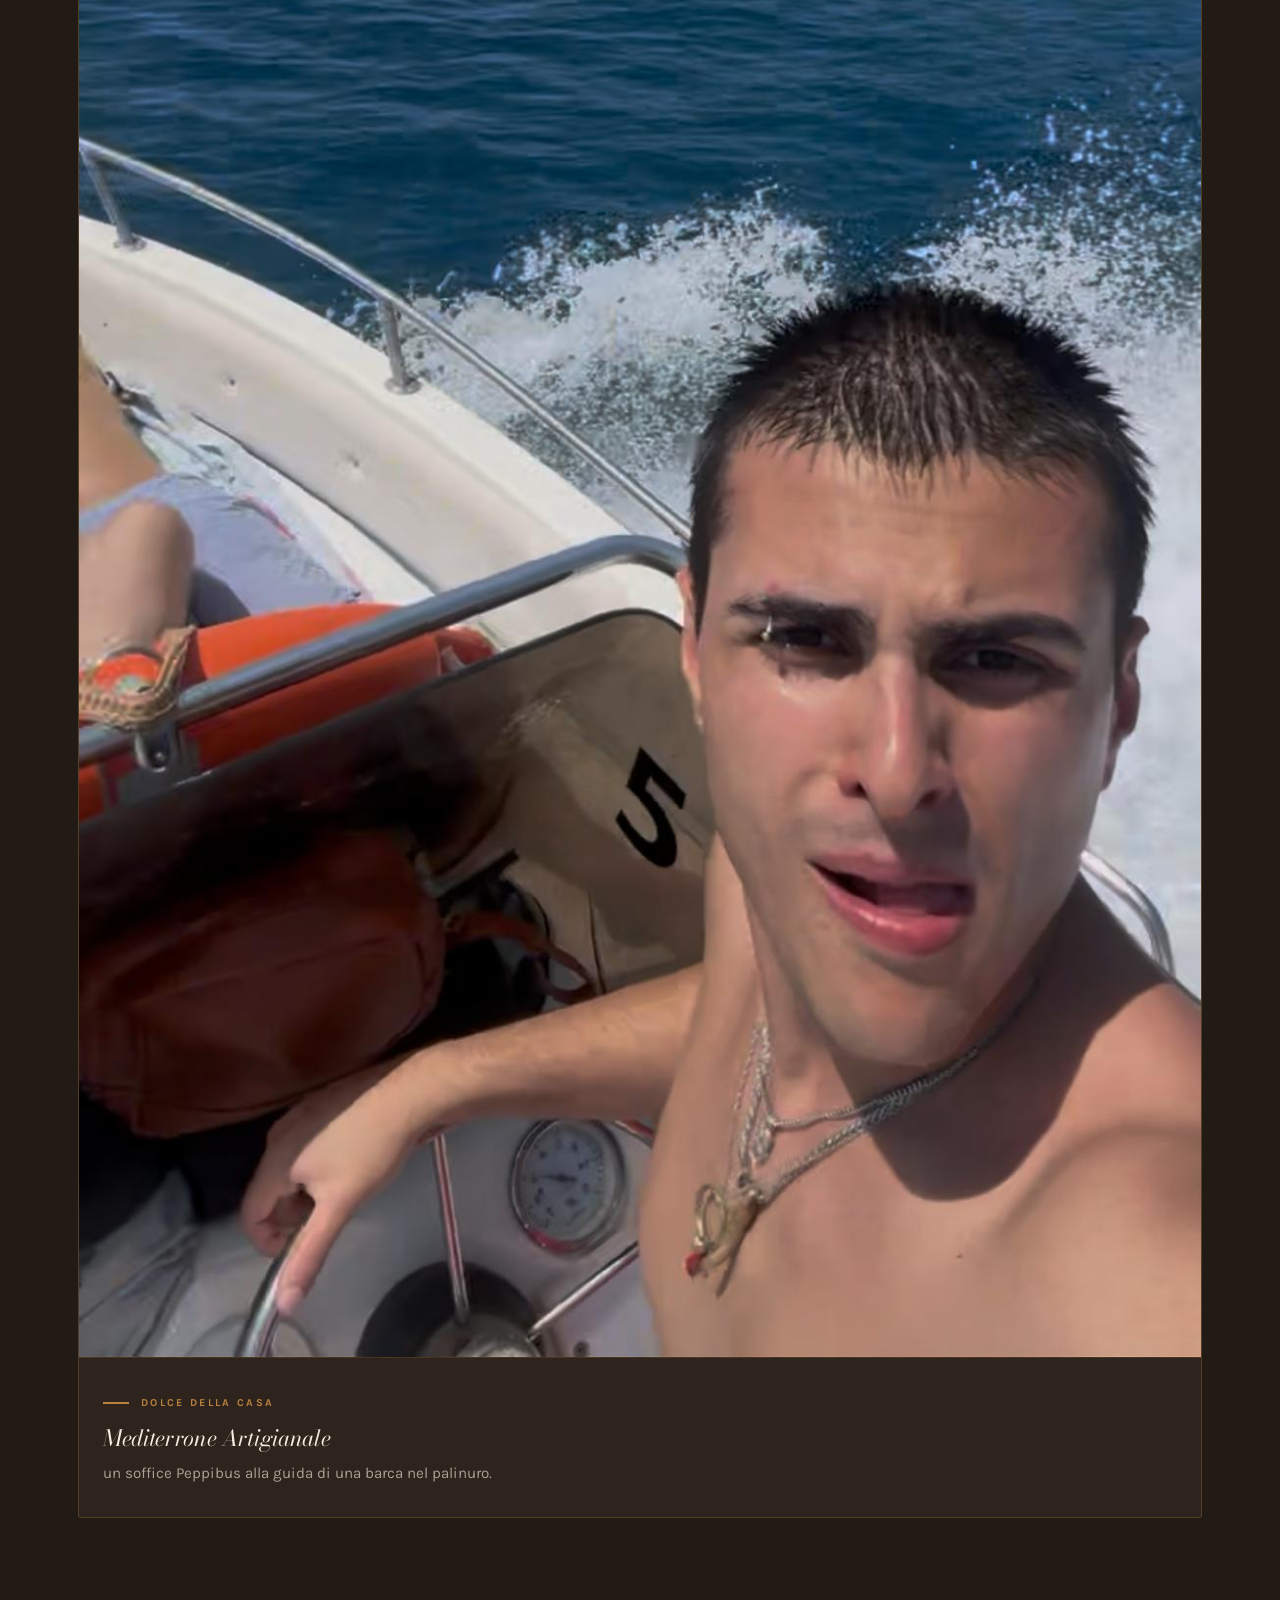
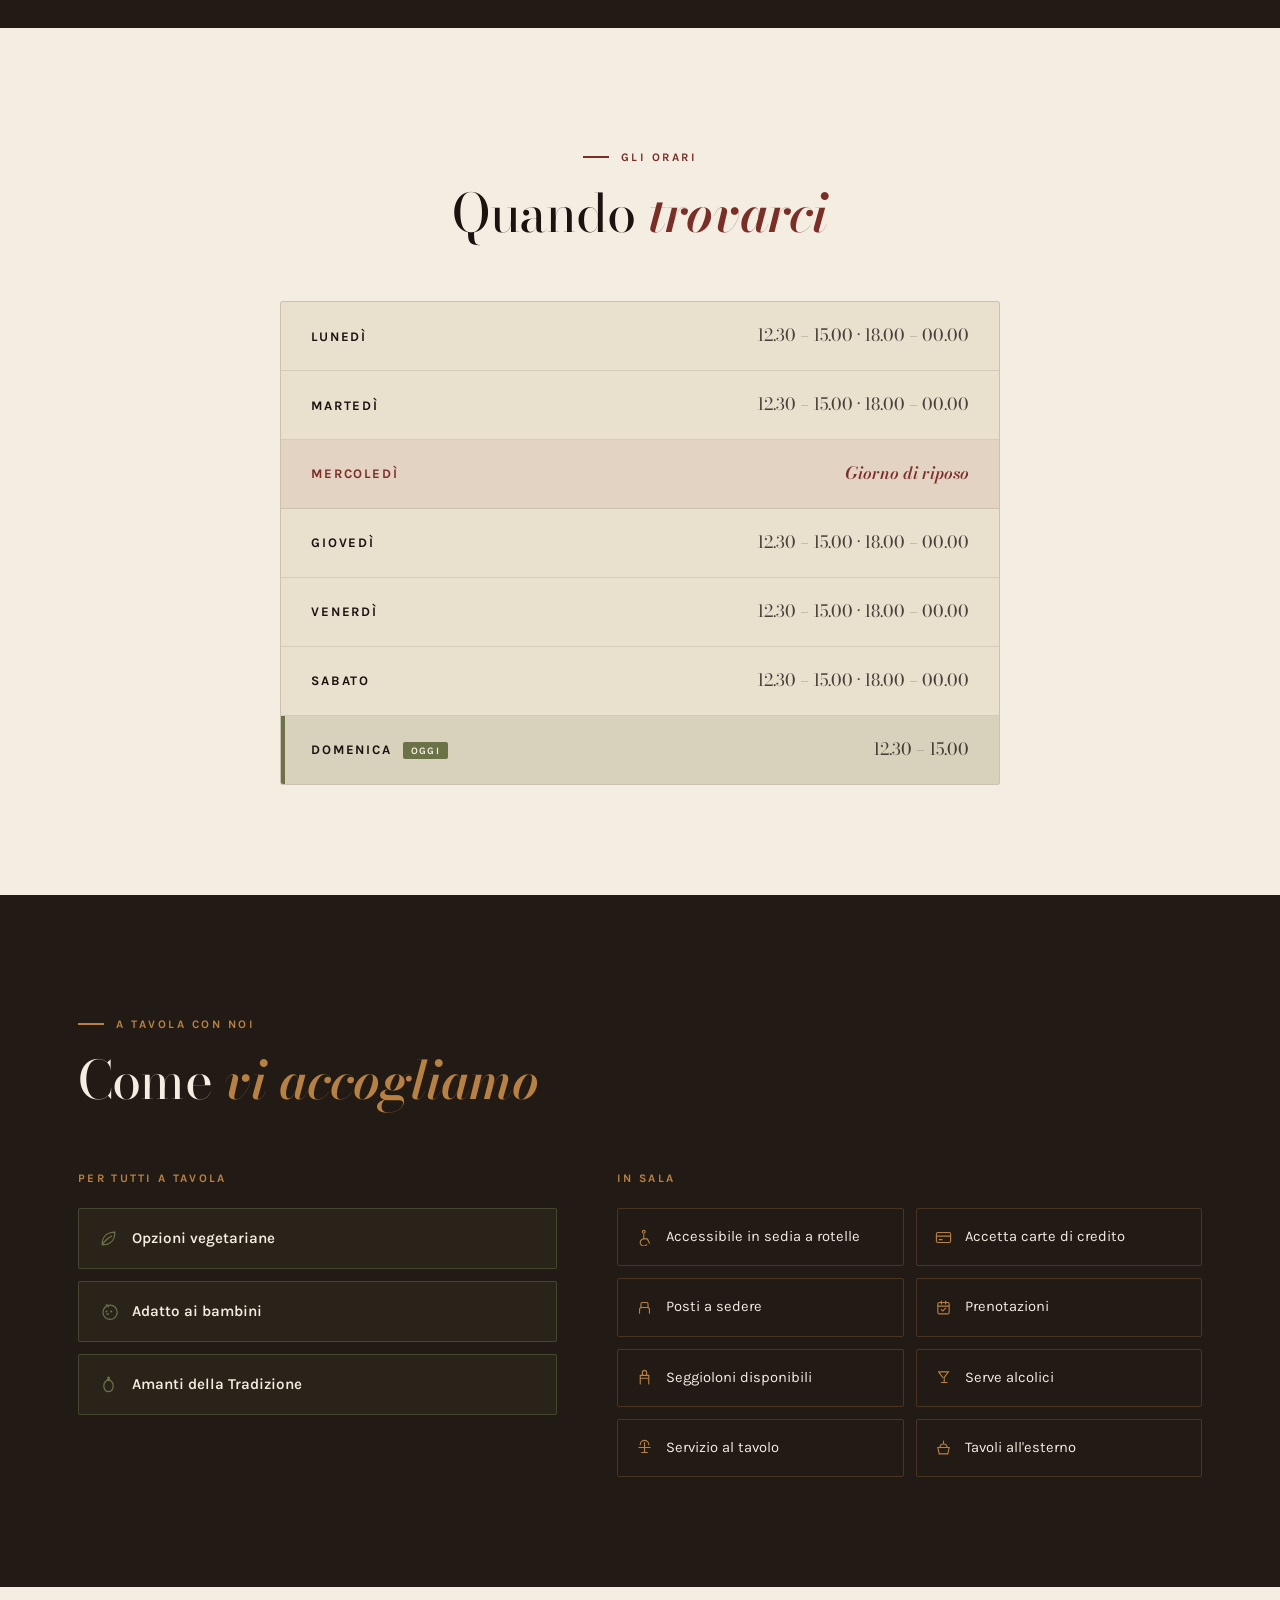
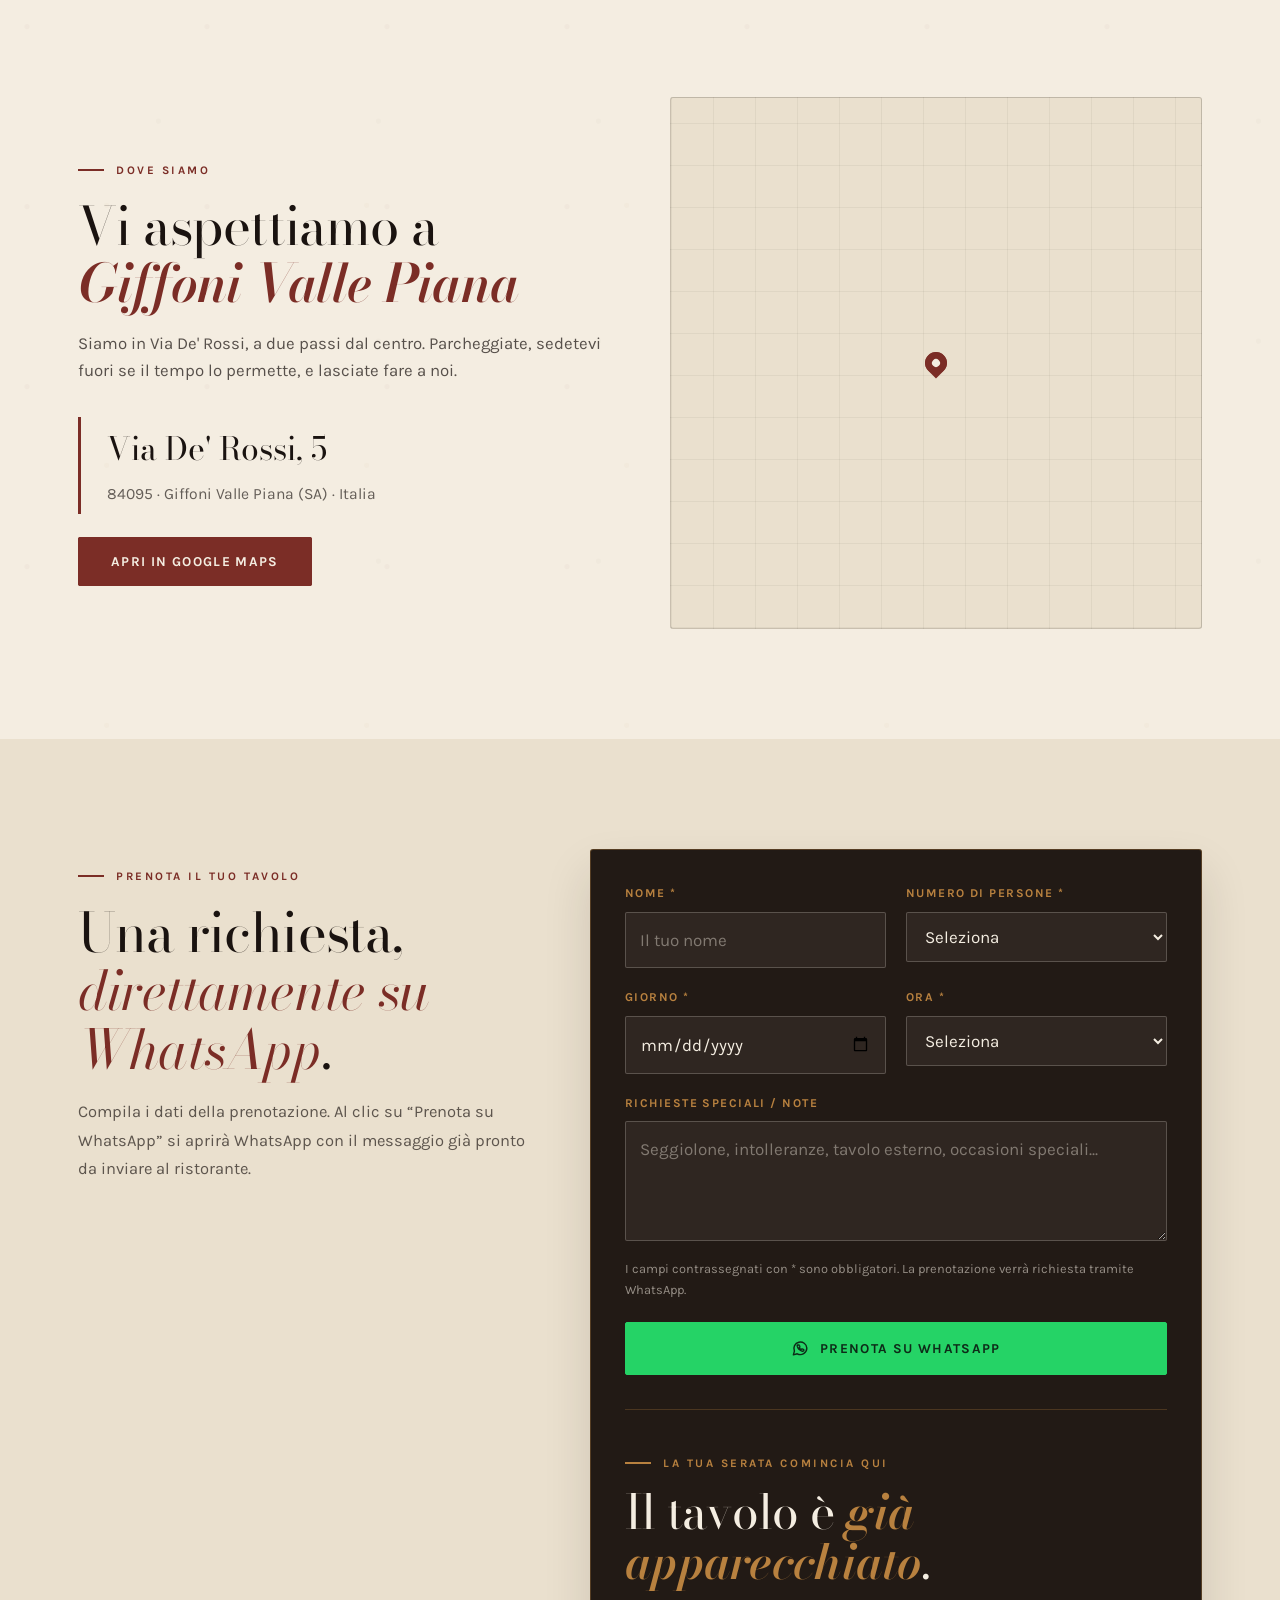
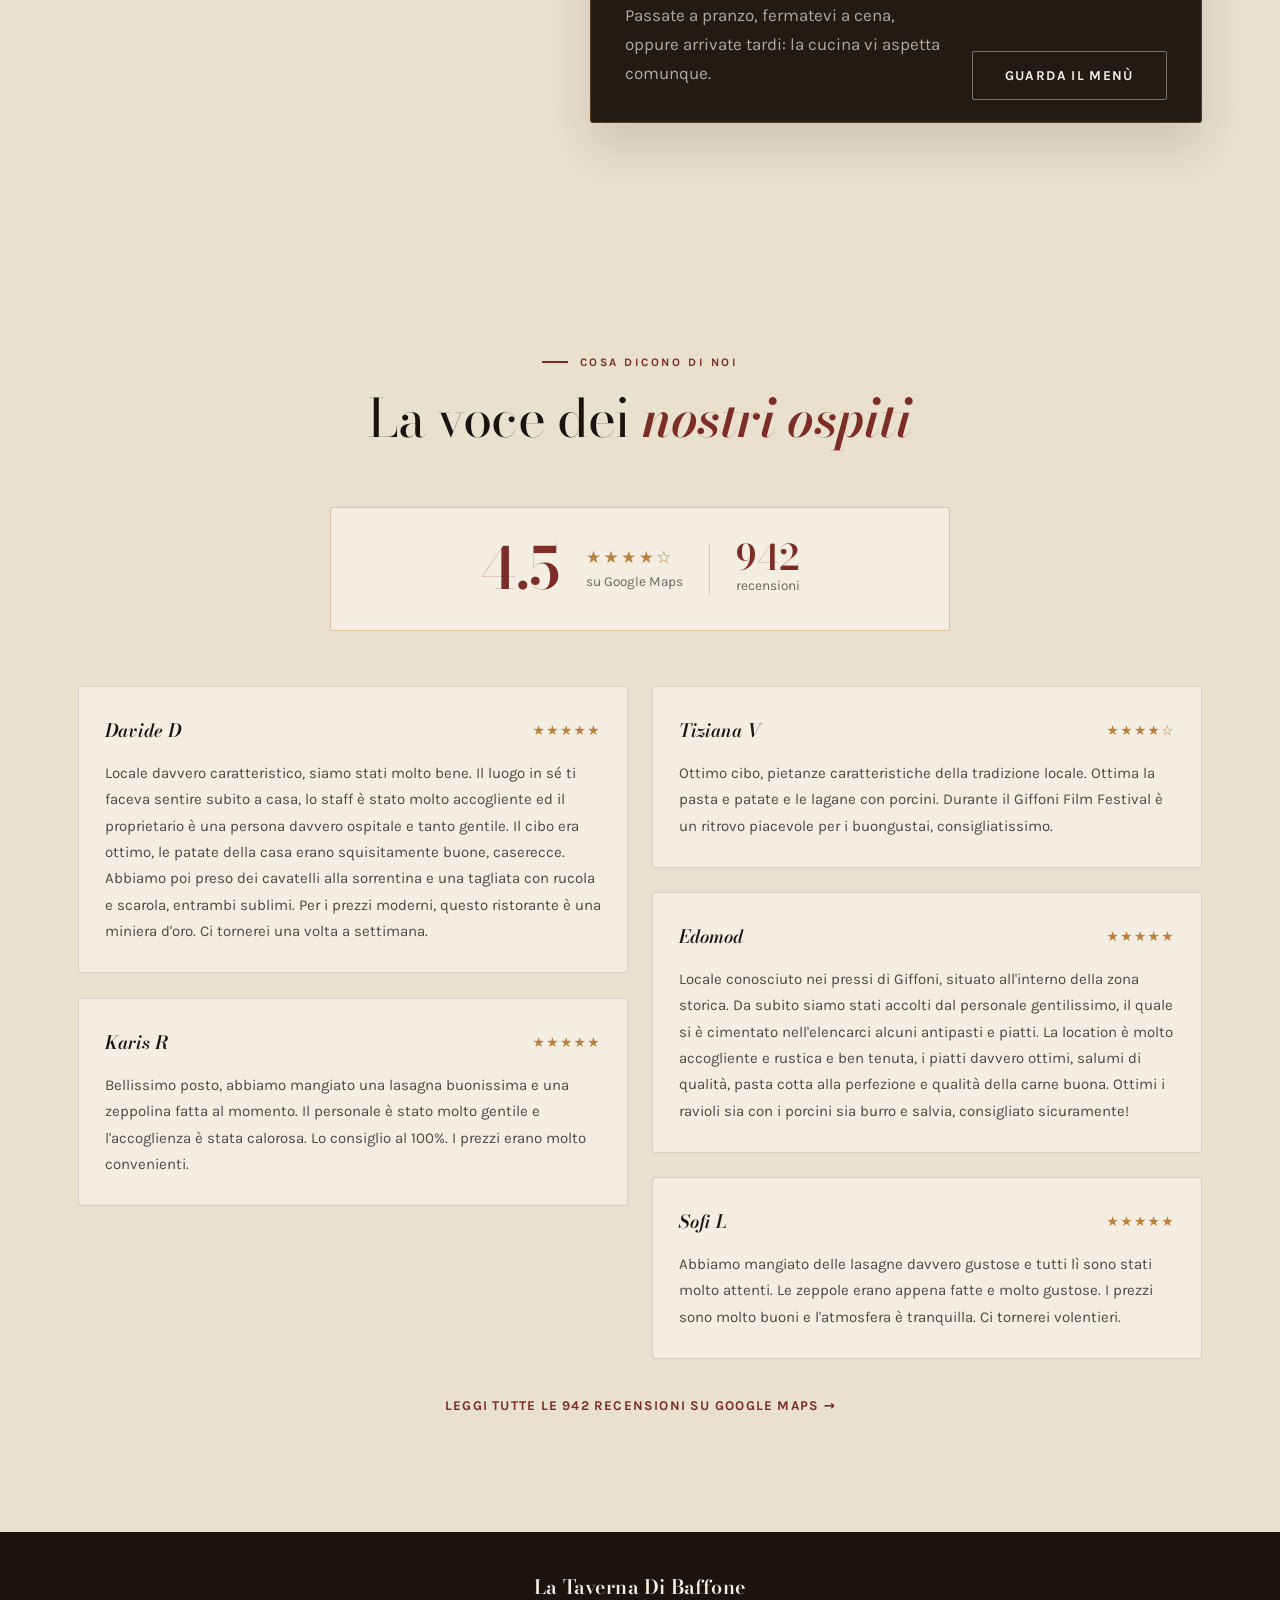
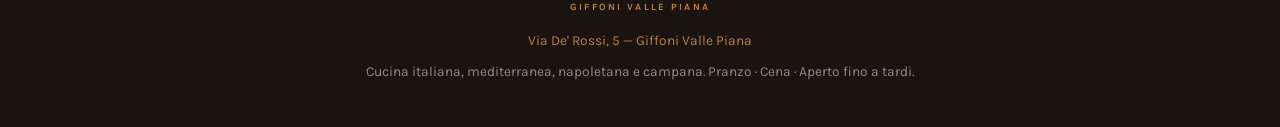
==== commit 87b28074: "Revise dish details and replace SVGs with images Updated dish names and descriptions for better clar" ====
--- a/index.html
+++ b/index.html
@@ -2298,36 +2298,41 @@
                 <div class="piatti svela-serie">
                     <article class="piatto">
                         <div class="piatto-foto">
-                            <svg viewBox="0 0 24 24" fill="none" stroke-width="1.4" stroke-linecap="round"><path d="M3 11h18M5 11a7 7 0 0 1 14 0M2 15h20M6 19h12" /></svg>
+                            <img src="immagini/tagliata.jpeg" alt="Tagliata di manzo con rucola">
                         </div>
                         <div class="piatto-corpo">
                             <div class="occhiello">Specialità</div>
-                            <h3>Nome del piatto</h3>
-                            <p>Breve descrizione del piatto: ingredienti principali e provenienza.</p>
+                            <h3>Tagliata di Manzo</h3>
+                            <p>Straccetti di manzo grigliati su letto di rucola fresca.</p>
                         </div>
                     </article>
-
+                </div>
+
+                <div class="piatti svela-serie">
                     <article class="piatto">
                         <div class="piatto-foto">
-                            <svg viewBox="0 0 24 24" fill="none" stroke-width="1.4" stroke-linecap="round"><path d="M12 3v18M7 6c0 3 10 3 10 0M6 12c0 3 12 3 12 0" /></svg>
+                            <img src="immagini/dolce1.jpeg" alt="Tiramisù fatto in casa">
                         </div>
                         <div class="piatto-corpo">
-                            <div class="occhiello">Specialità</div>
-                            <h3>Nome del piatto</h3>
-                            <p>Breve descrizione del piatto: ingredienti principali e provenienza.</p>
+                            <div class="occhiello">Dolce della Casa</div>
+                            <h3>Tiramisù Artigianale</h3>
+                            <p>Soffice crema al mascarpone, savoiardi imbevuti nel caffè e spolverata di cacao.</p>
                         </div>
                     </article>
-
+                </div>
+
+                <div class="piatti svela-serie">
                     <article class="piatto">
                         <div class="piatto-foto">
-                            <svg viewBox="0 0 24 24" fill="none" stroke-width="1.4" stroke-linecap="round"><circle cx="12" cy="12" r="9" /><circle cx="9" cy="10" r="1.3" /><circle cx="15" cy="13" r="1.3" /><circle cx="11" cy="15" r="1.3" /></svg>
+                            <img src="immagini/mediterrone.jpeg" alt="Mediterraneo">
                         </div>
                         <div class="piatto-corpo">
-                            <div class="occhiello">Specialità</div>
-                            <h3>Nome del piatto</h3>
-                            <p>Breve descrizione del piatto: ingredienti principali e provenienza.</p>
+                            <div class="occhiello">Dolce della Casa</div>
+                            <h3>Mediterrone Artigianale</h3>
+                            <p>un soffice Peppibus alla guida di una barca nel palinuro.</p>
                         </div>
                     </article>
+                </div>
                 </div>
             </div>
         </section>
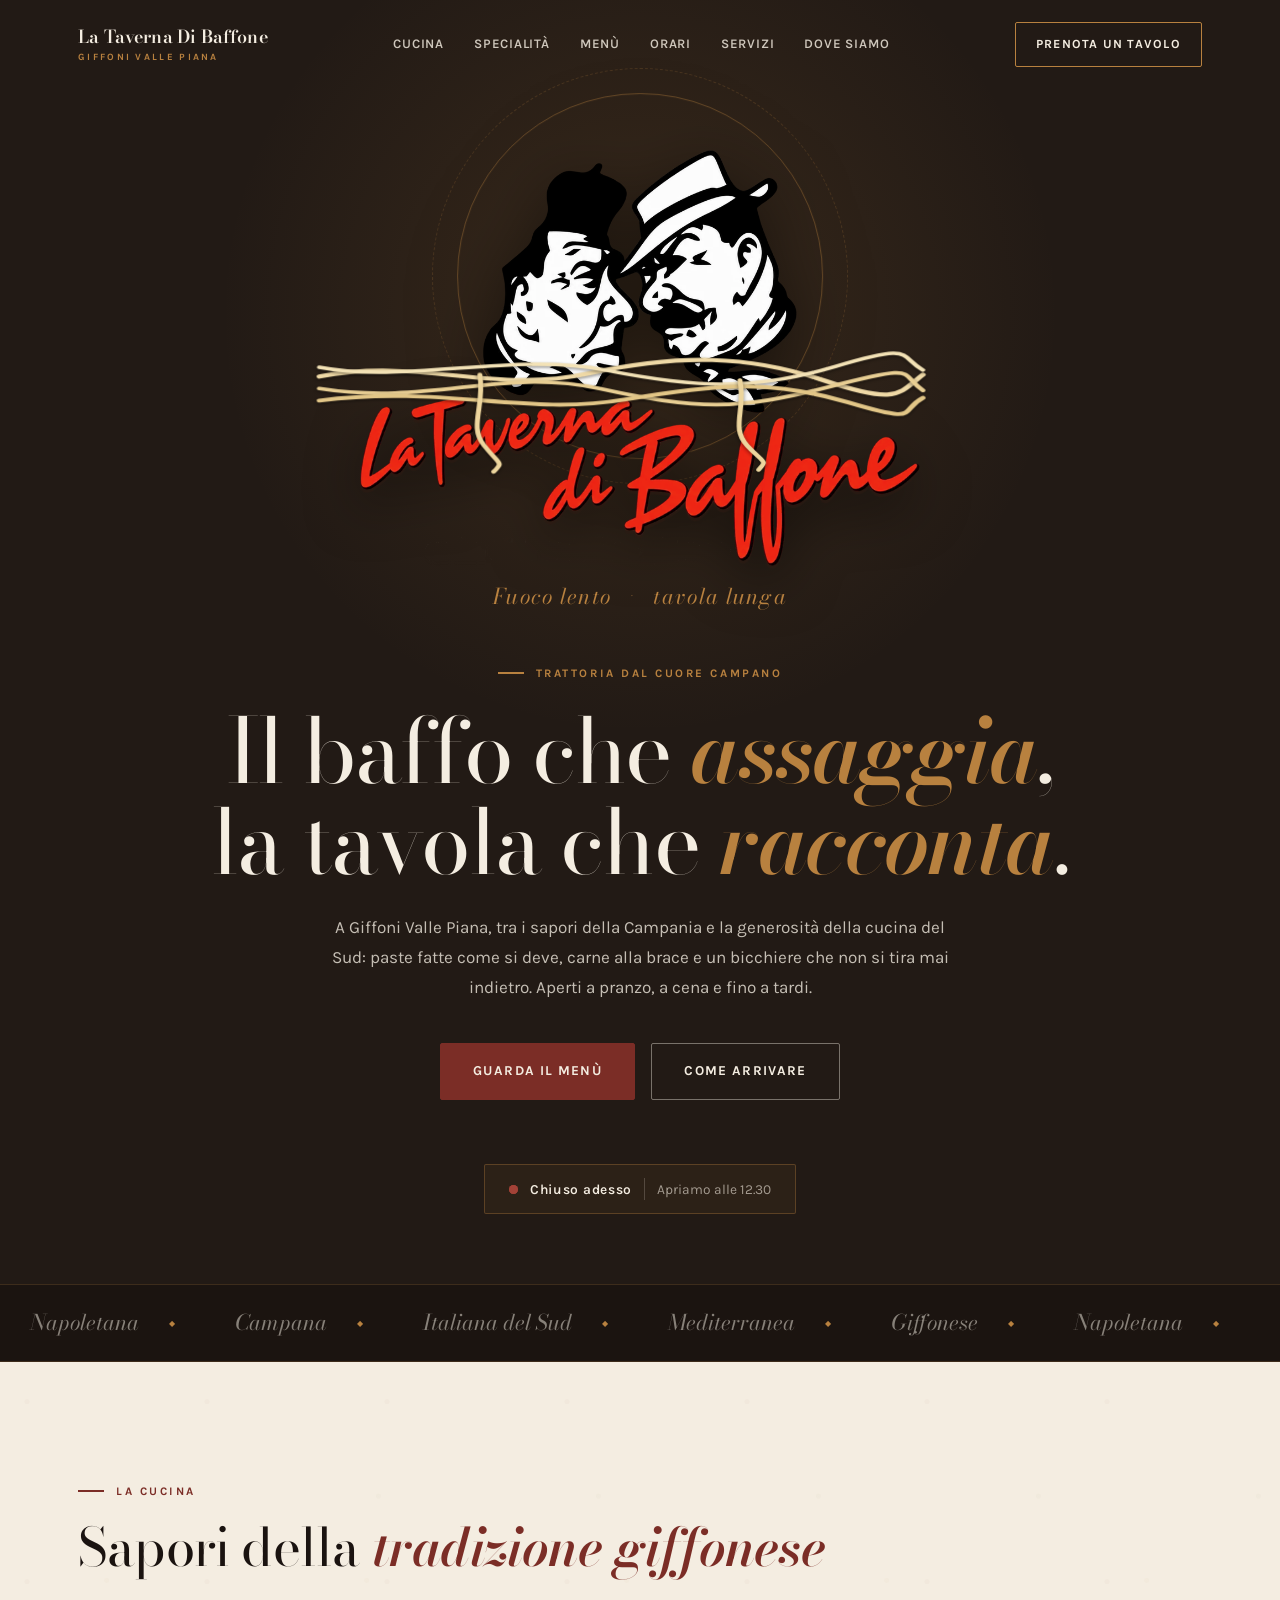
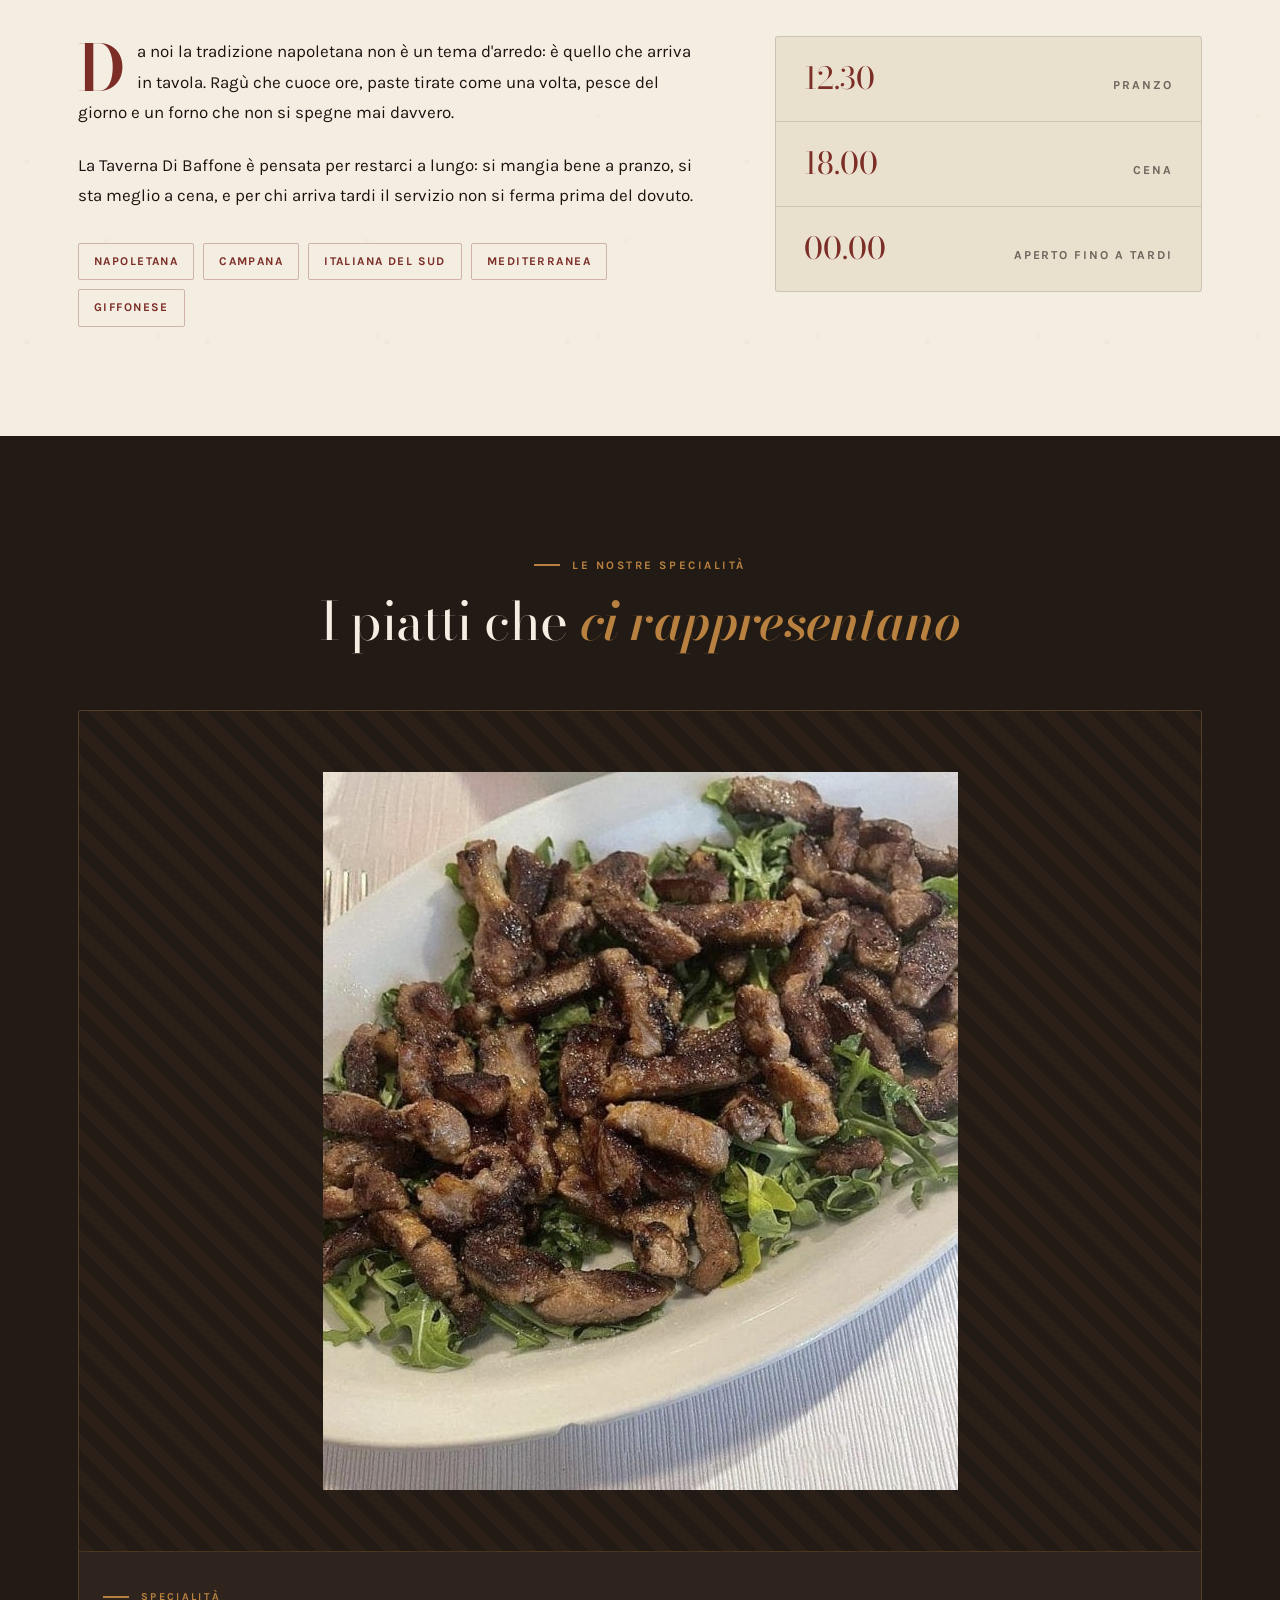
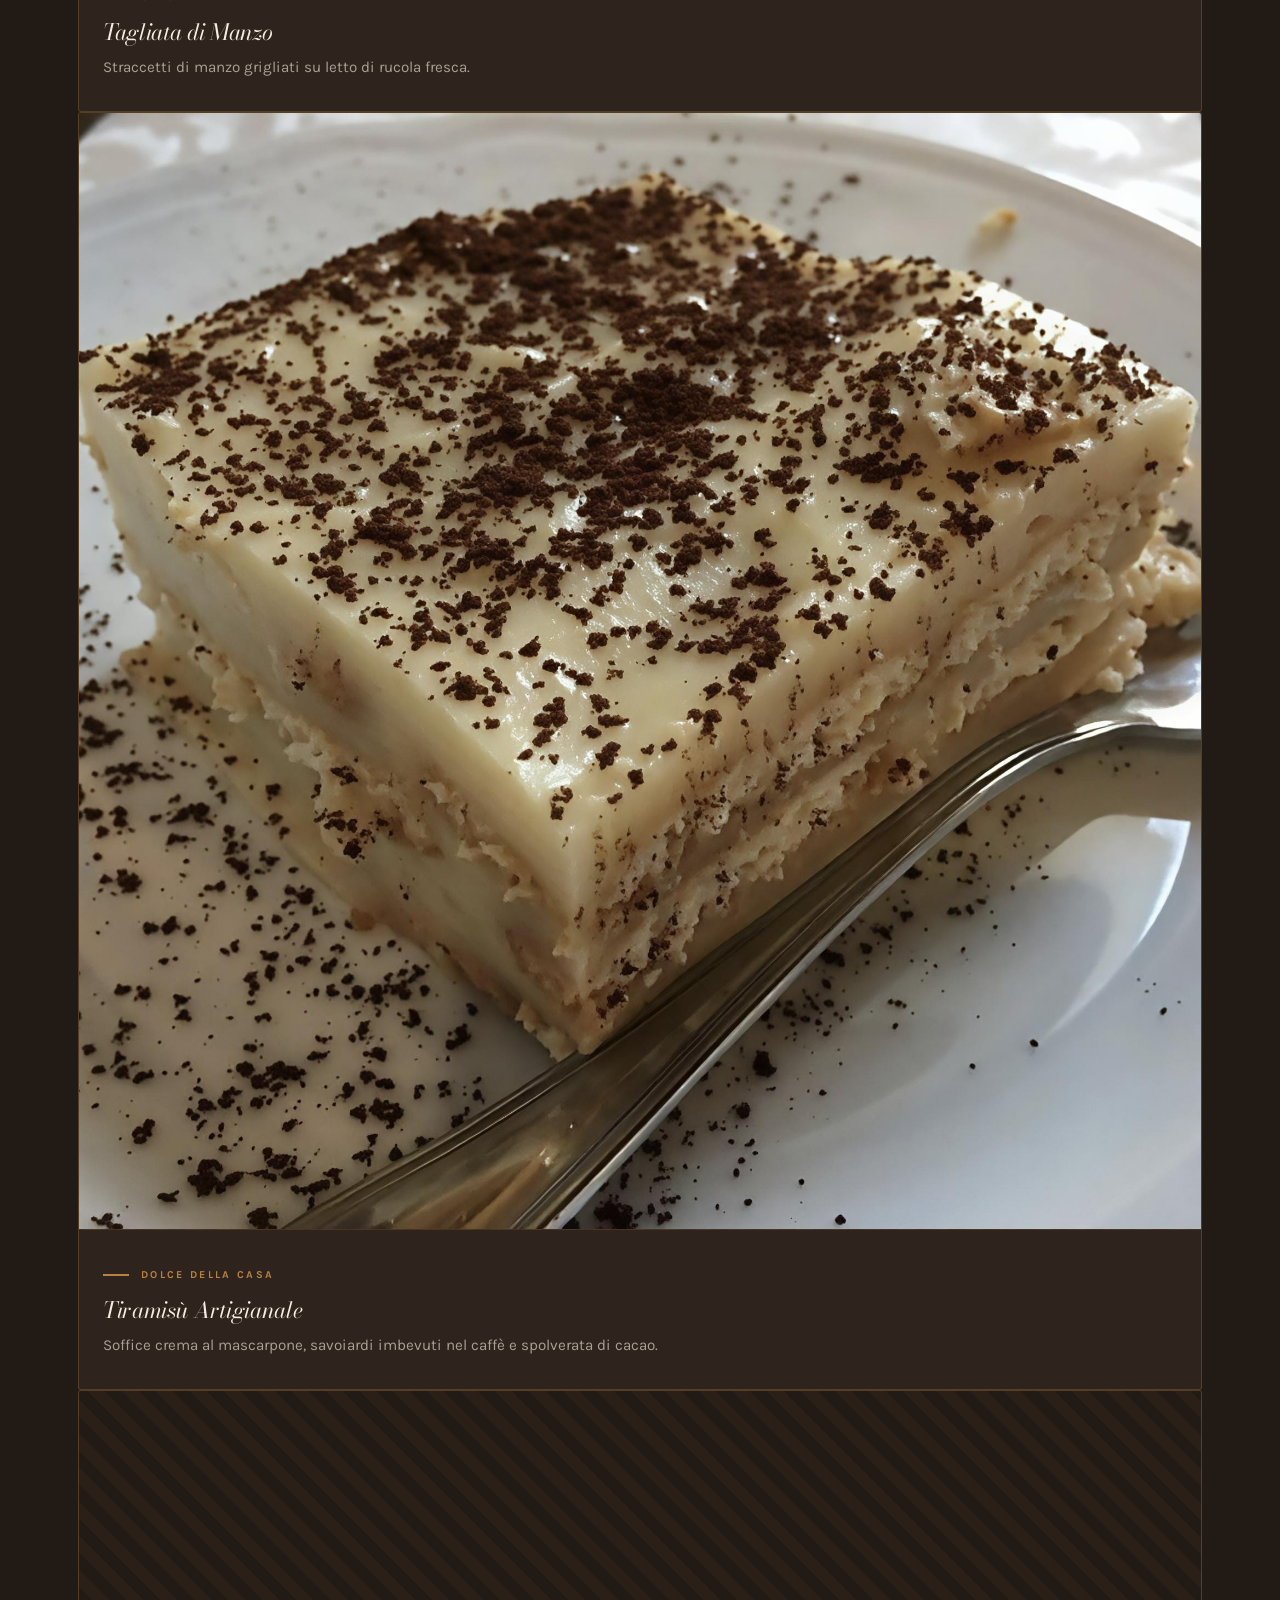
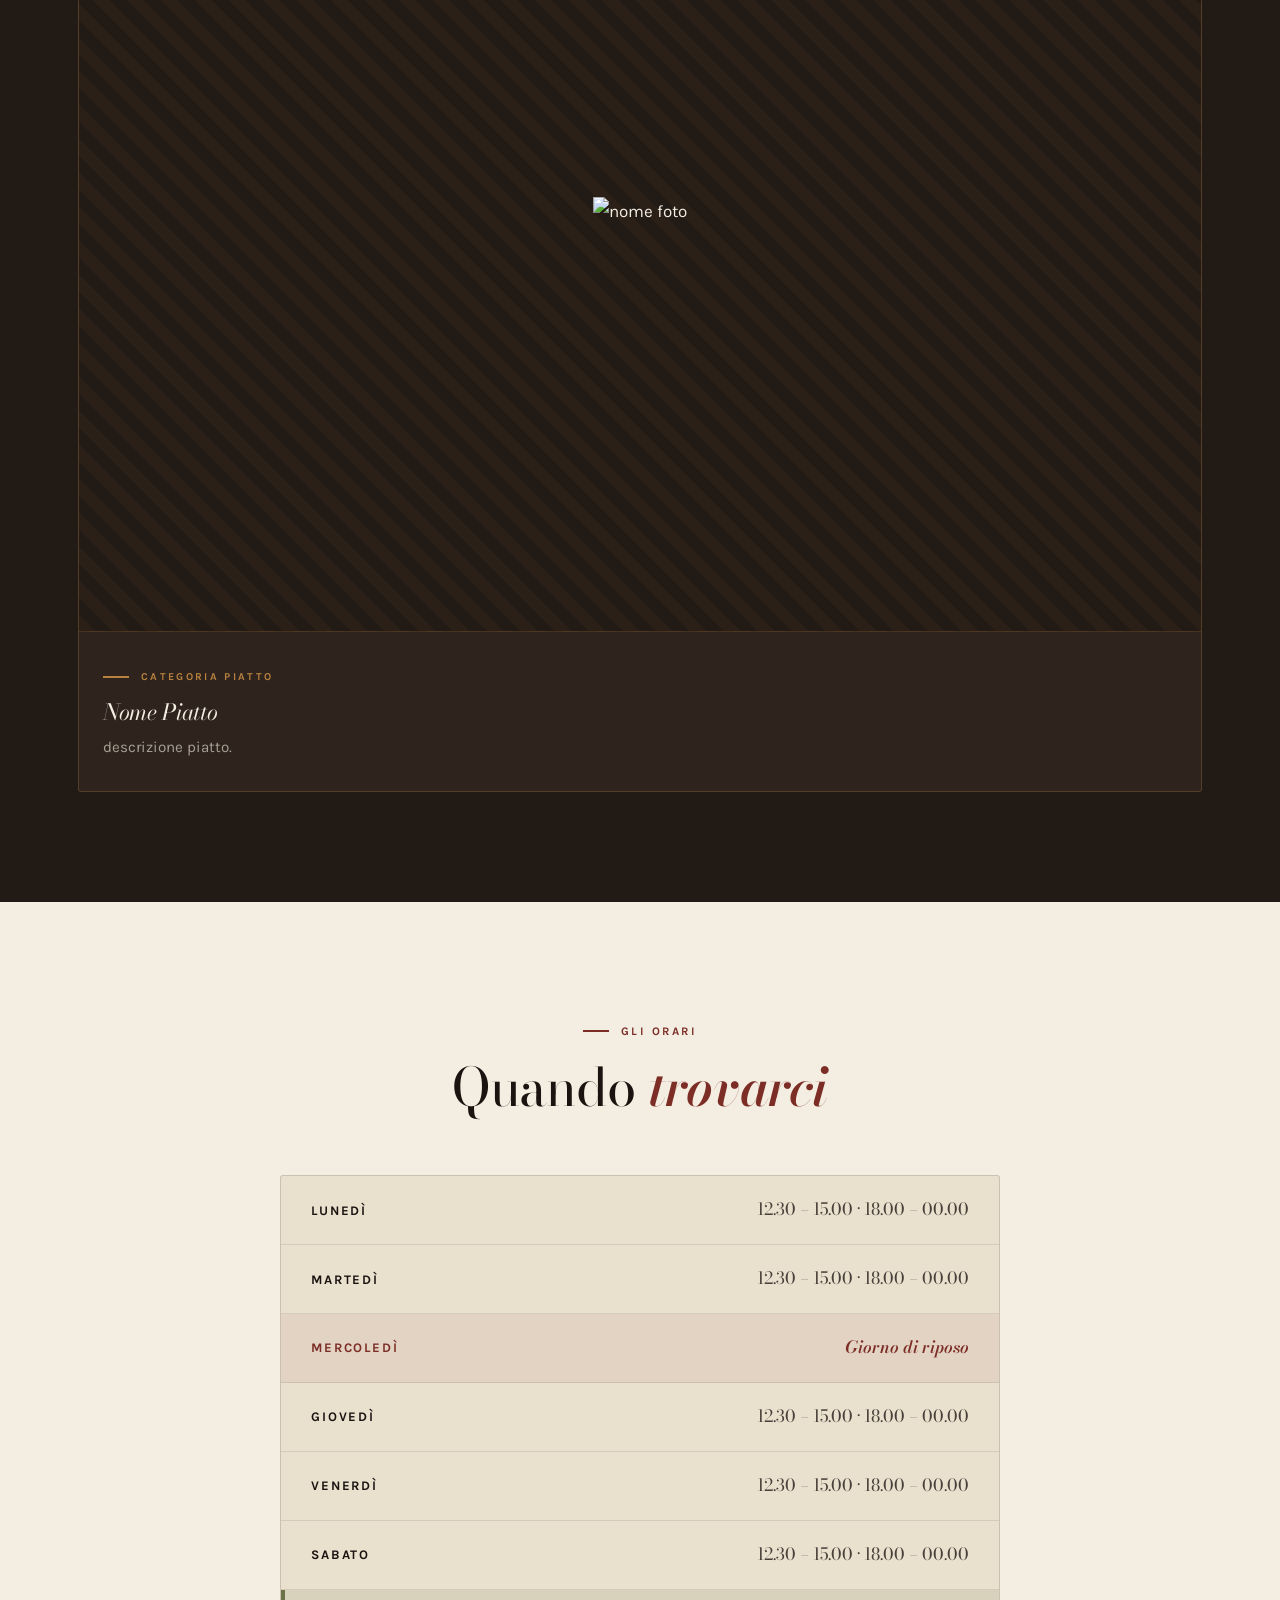
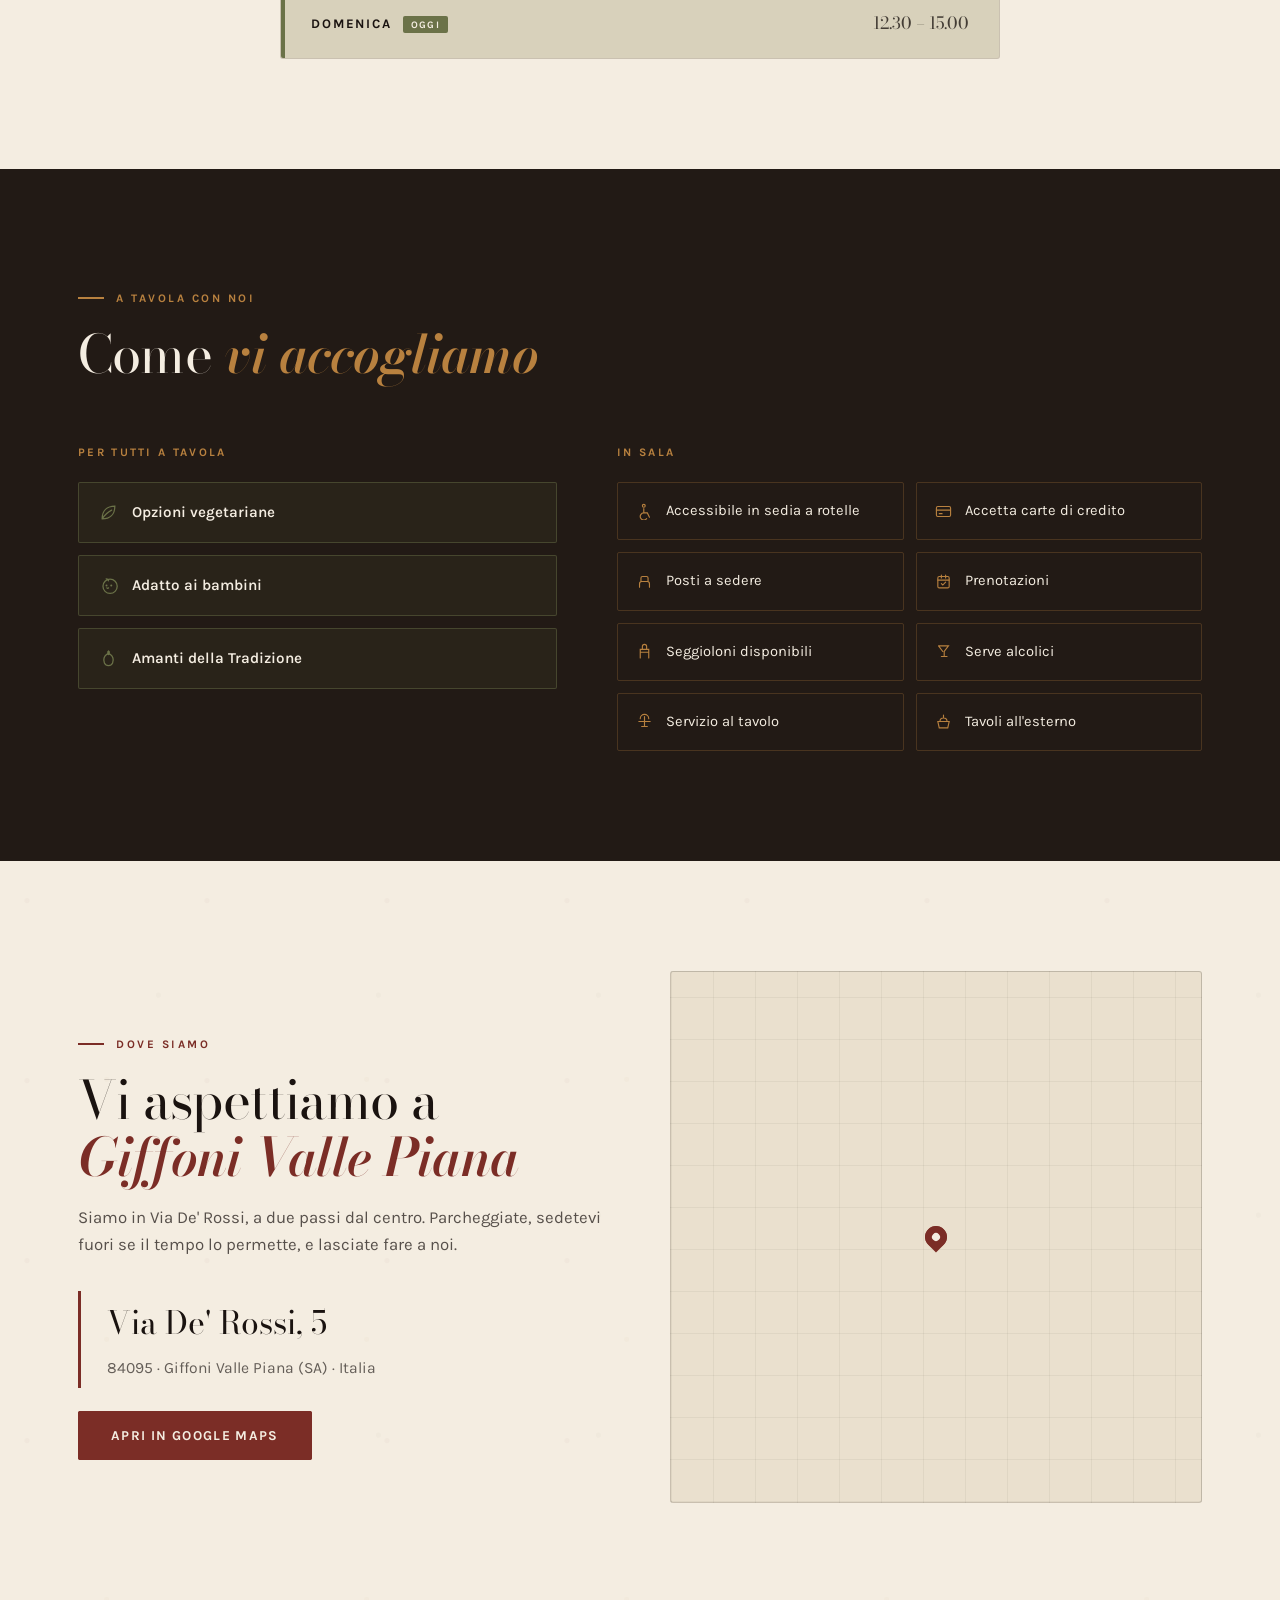
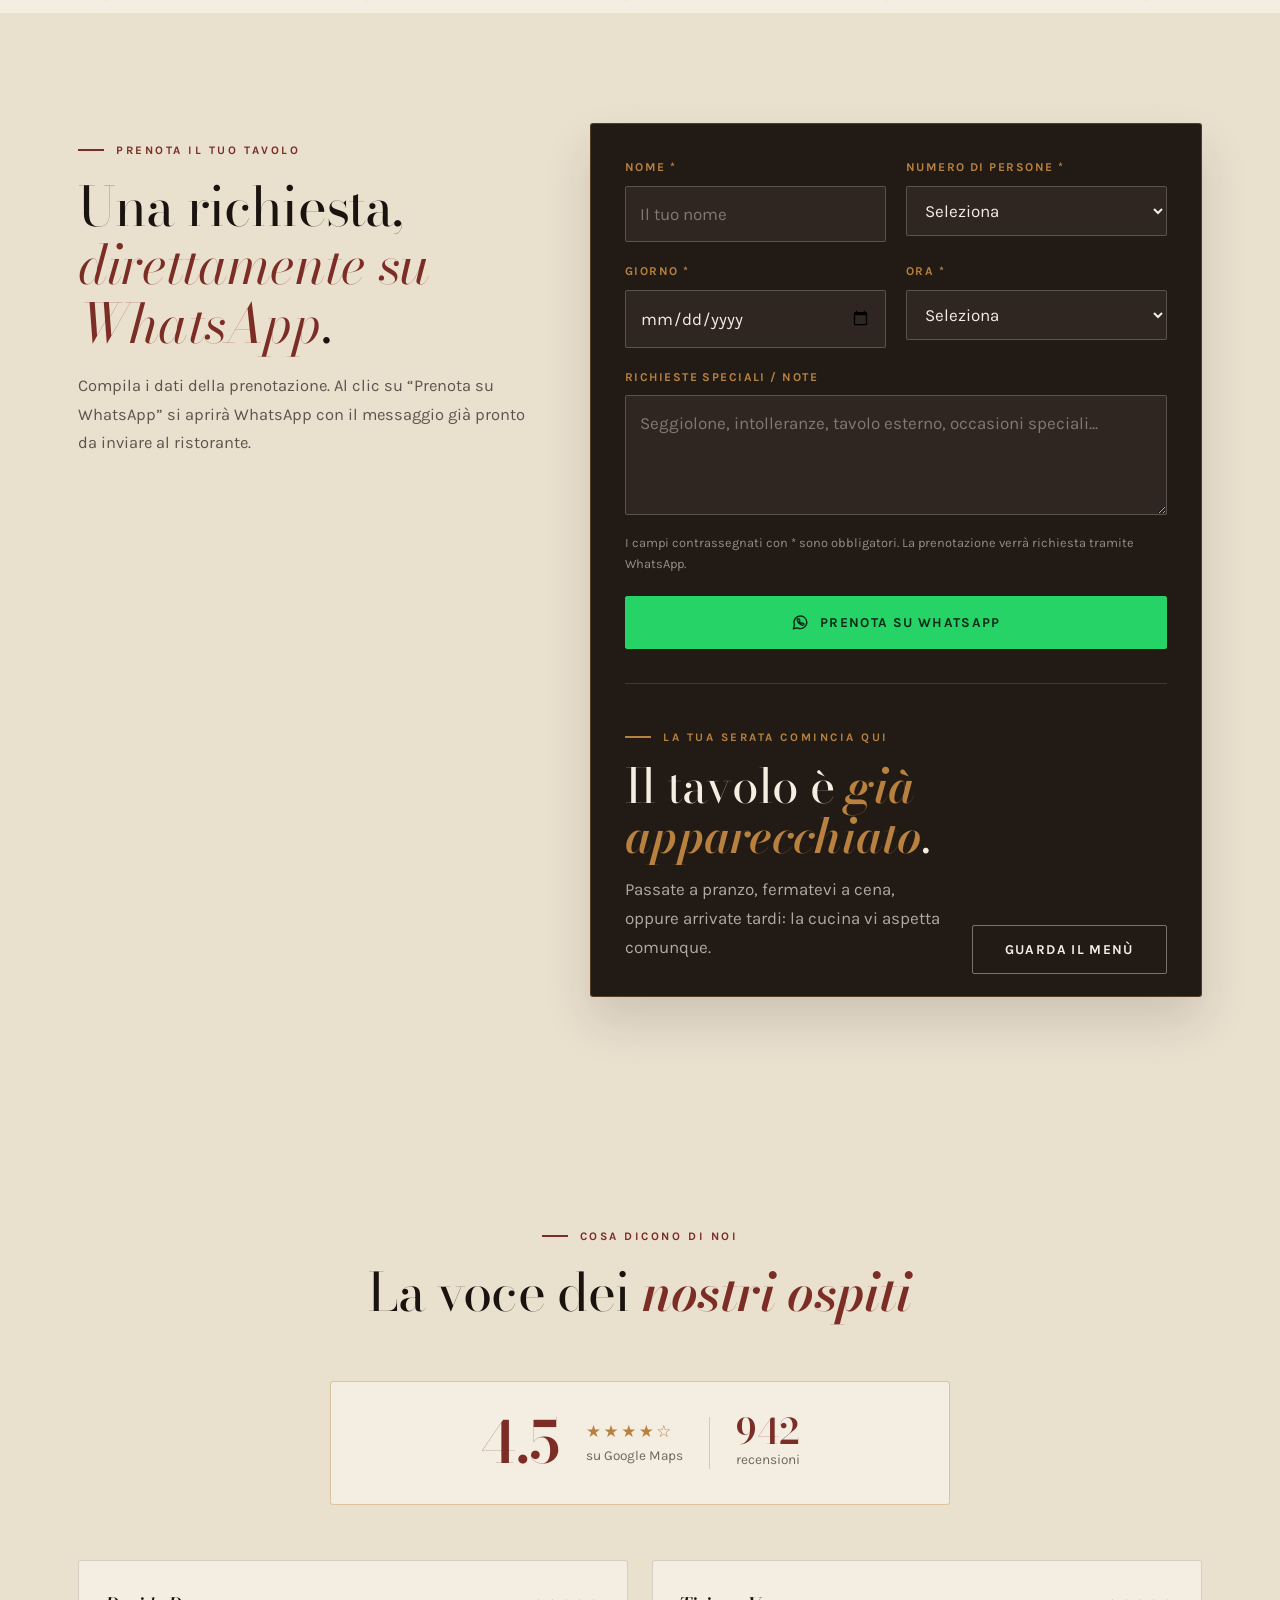
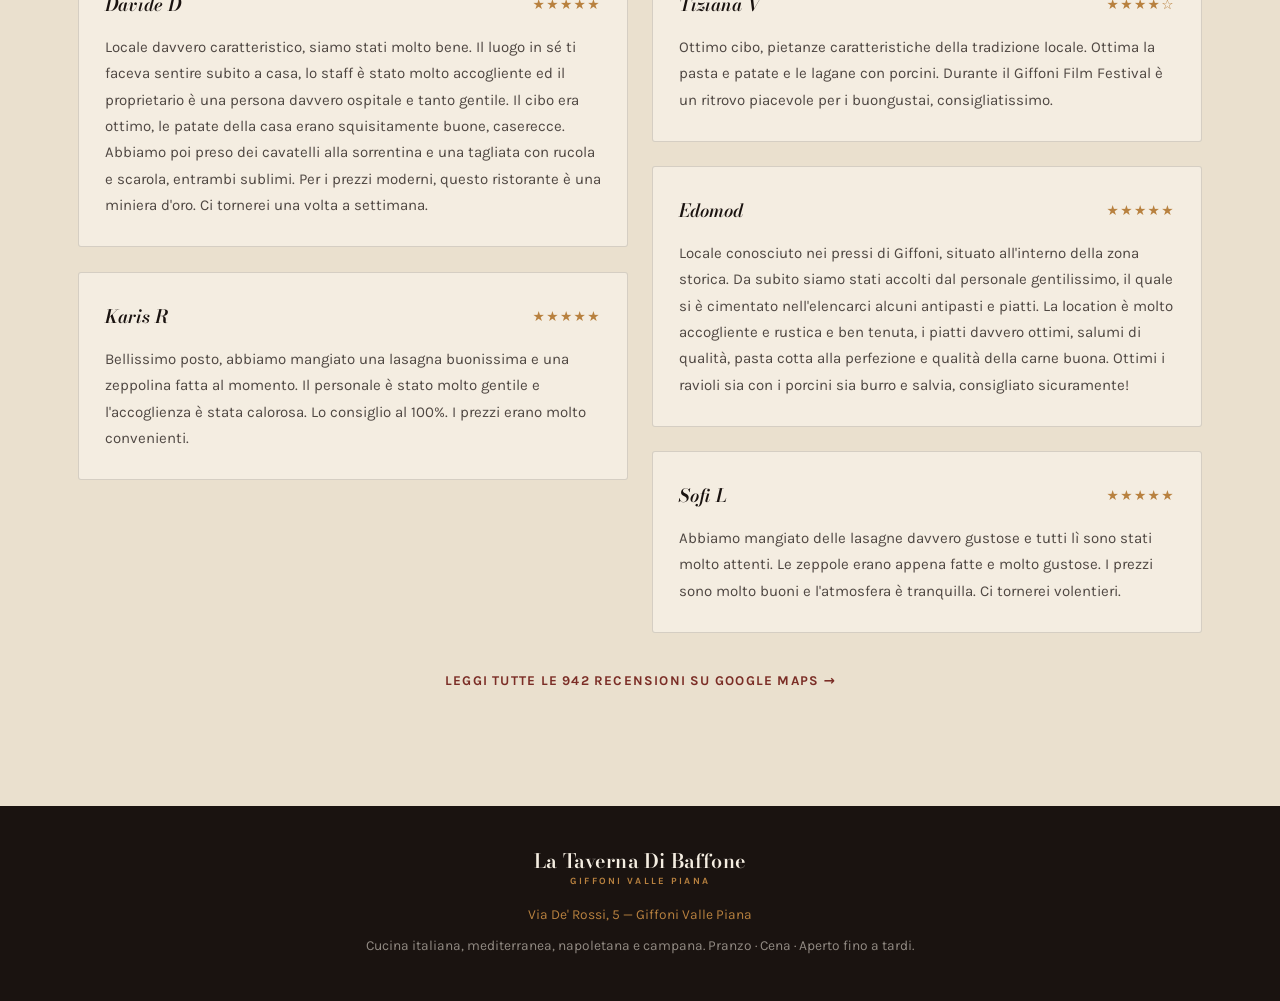
==== commit cc3485be: "Update index.html" ====
--- a/index.html
+++ b/index.html
@@ -2324,12 +2324,12 @@
                 <div class="piatti svela-serie">
                     <article class="piatto">
                         <div class="piatto-foto">
-                            <img src="immagini/mediterrone.jpeg" alt="Mediterraneo">
+                            <img src="immagini/nome foto.jpeg" alt="nome foto">
                         </div>
                         <div class="piatto-corpo">
-                            <div class="occhiello">Dolce della Casa</div>
-                            <h3>Mediterrone Artigianale</h3>
-                            <p>un soffice Peppibus alla guida di una barca nel palinuro.</p>
+                            <div class="occhiello">categoria piatto</div>
+                            <h3>Nome Piatto</h3>
+                            <p>descrizione piatto.</p>
                         </div>
                     </article>
                 </div>
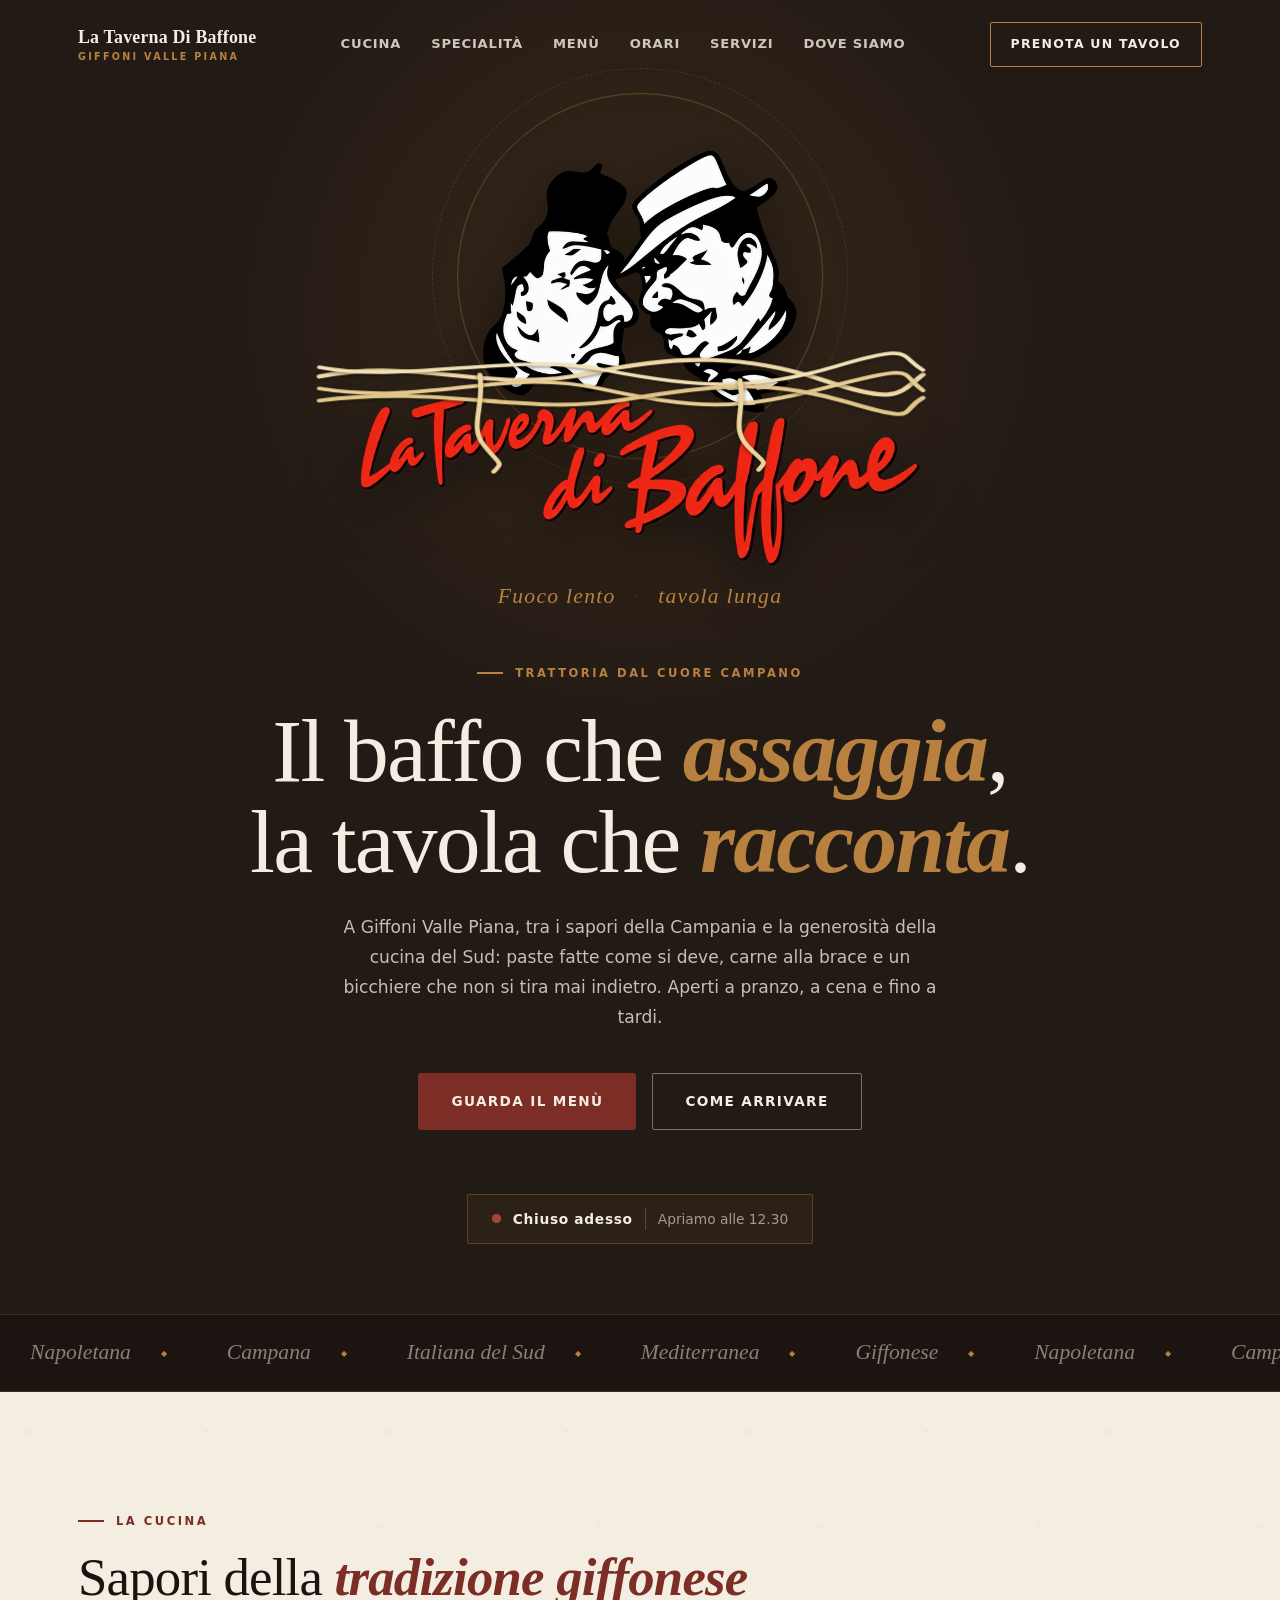
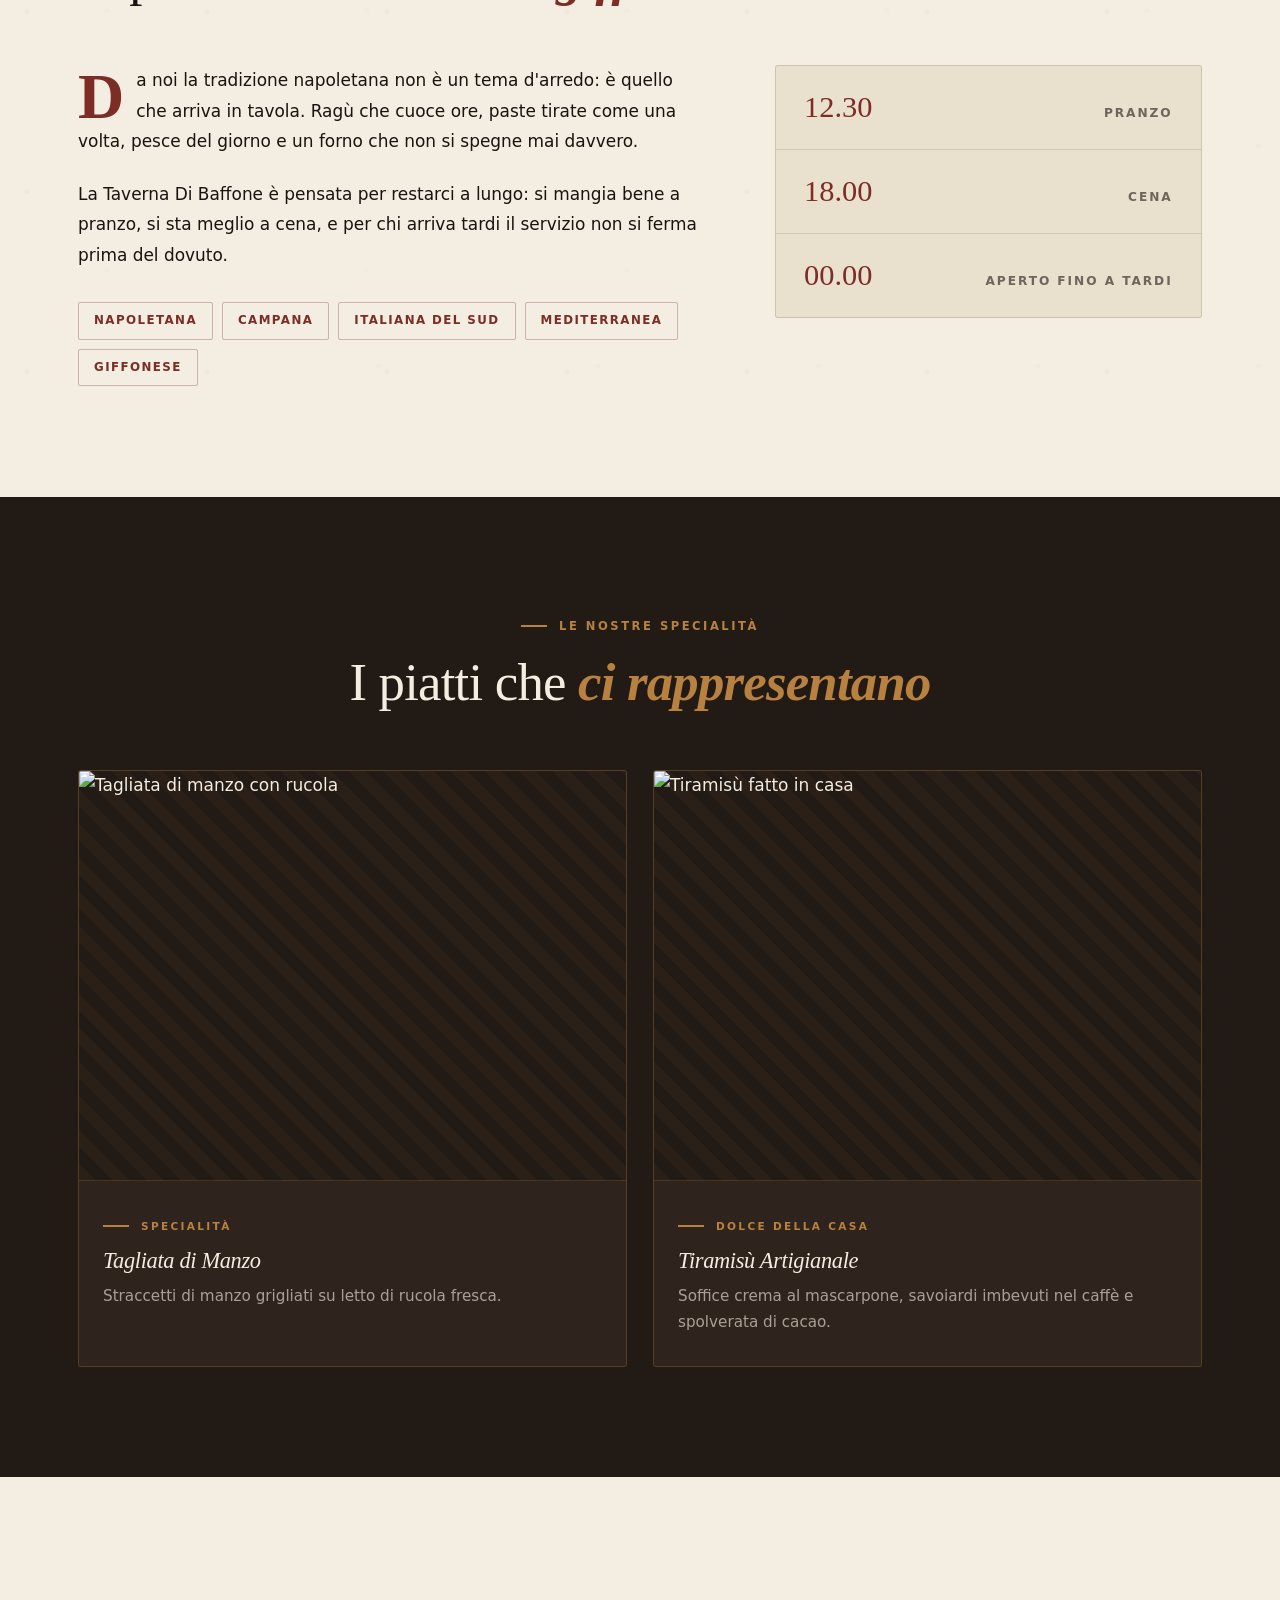
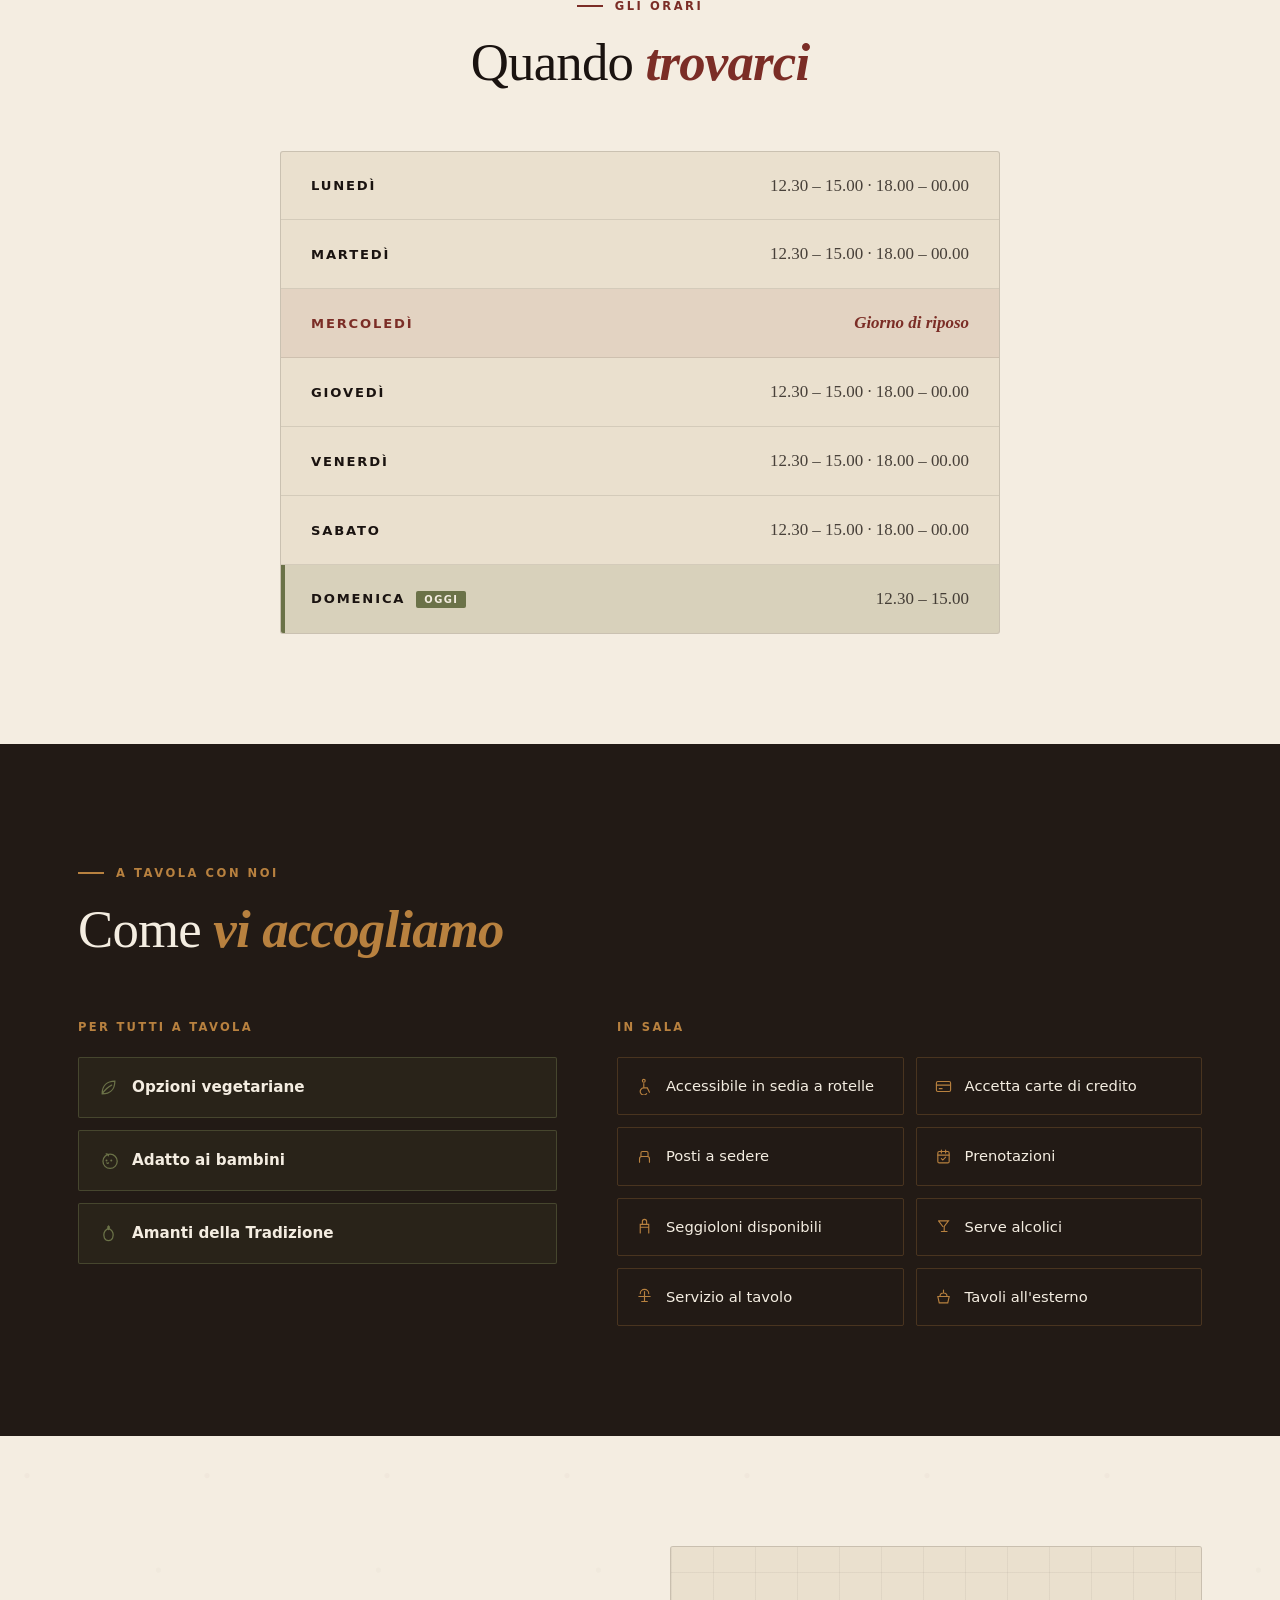
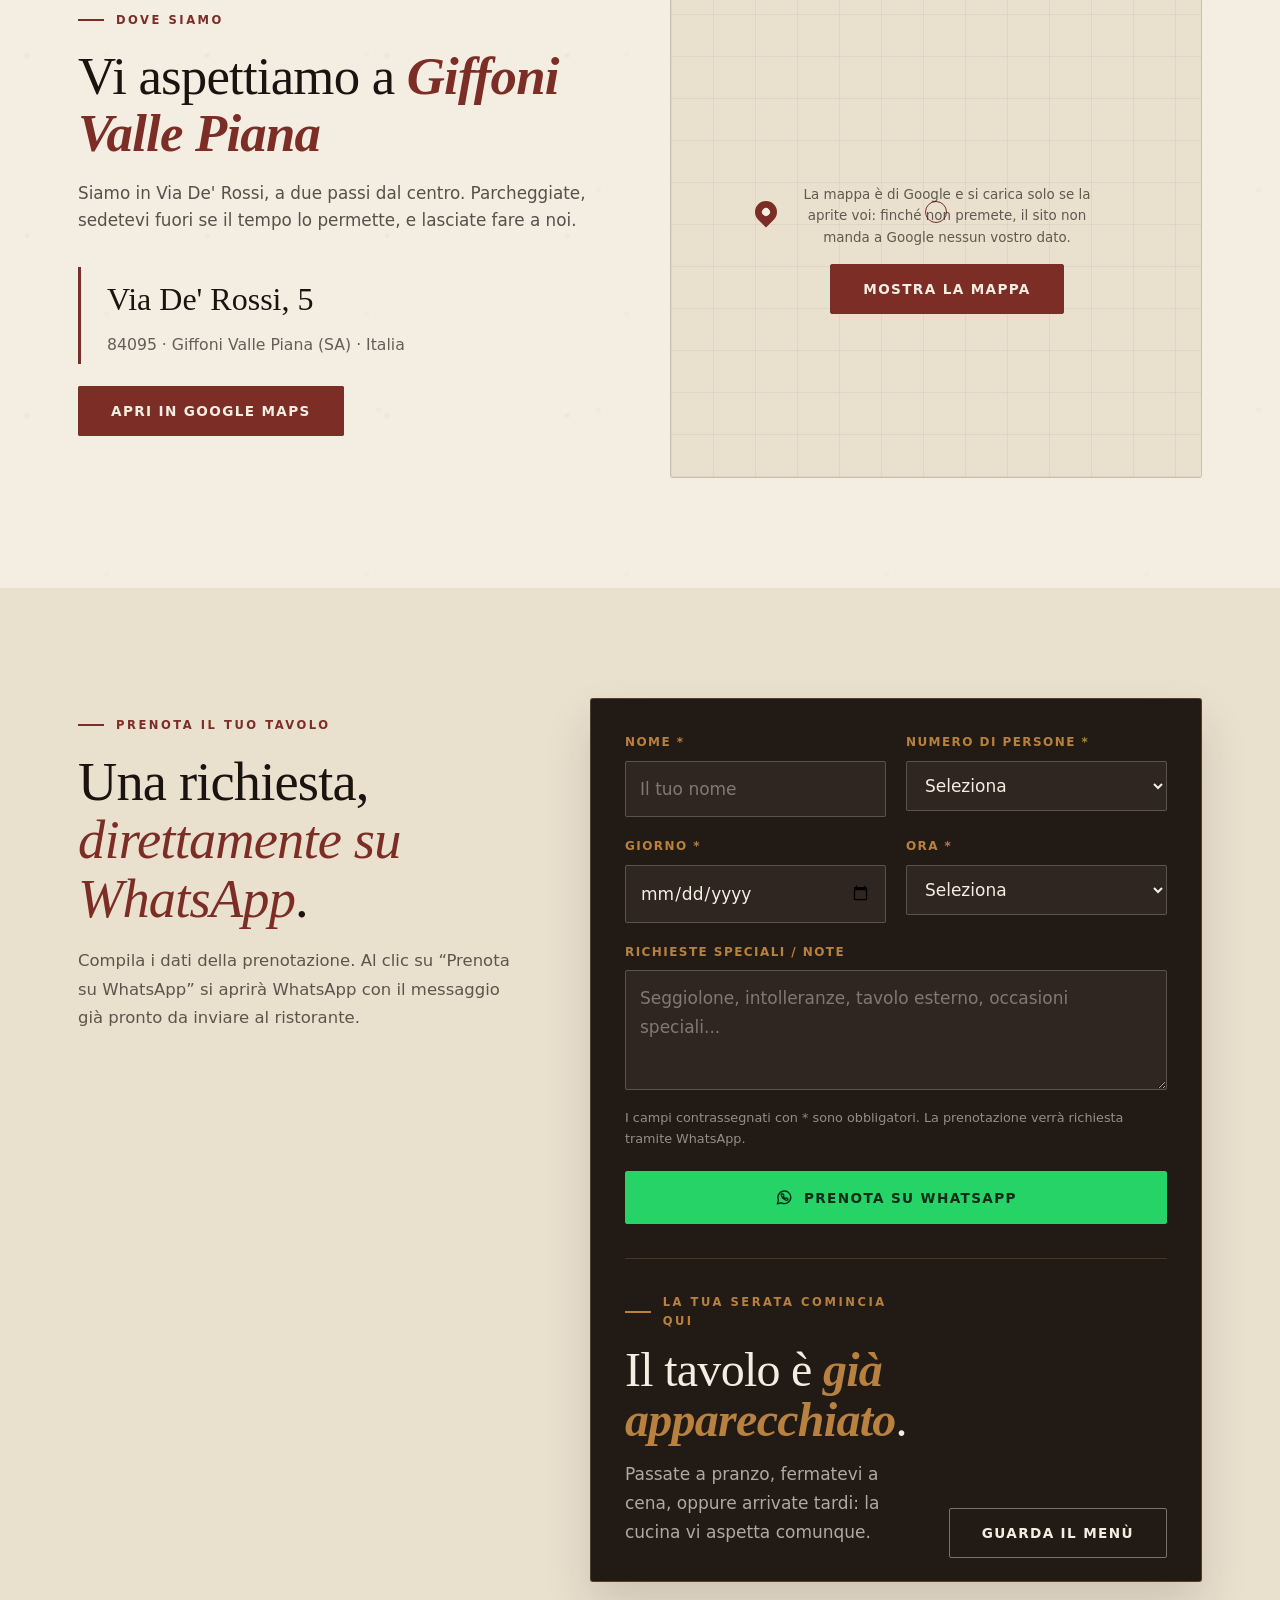
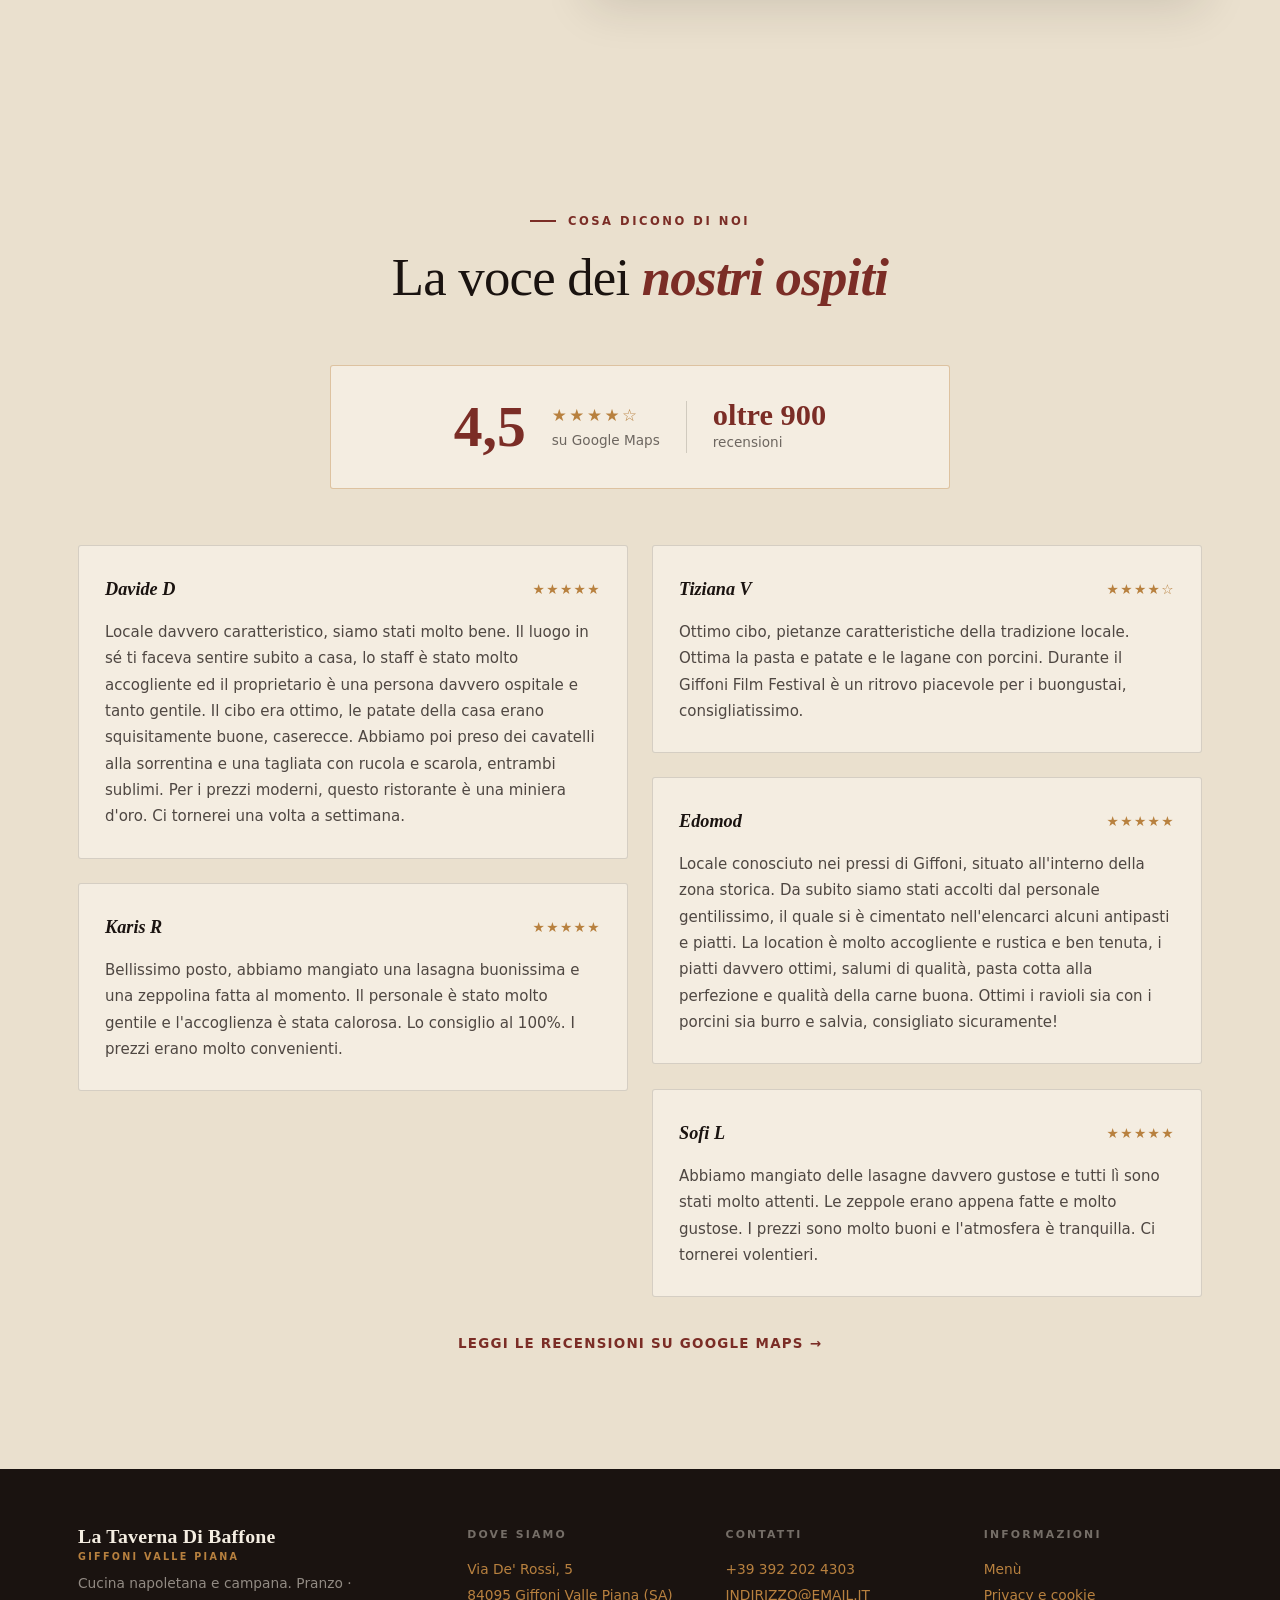
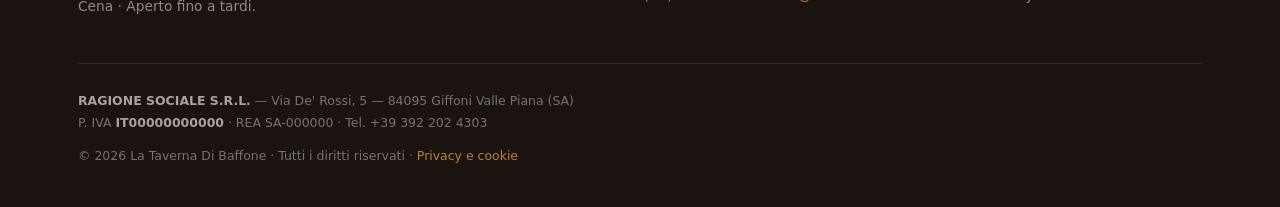
==== commit 3ab1185e: "Add files via upload" ====
--- a/index.html
+++ b/index.html
@@ -6,9 +6,105 @@
         <meta name="viewport" content="width=device-width, initial-scale=1.0">
         <title>La Taverna Di Baffone — Cucina napoletana e campana a Giffoni Valle Piana</title>
         <meta name="description" content="La Taverna Di Baffone, cucina napoletana e campana a Giffoni Valle Piana. Pranzo, cena e aperto fino a tardi. Tavoli all'esterno, prenotazioni, opzioni vegetariane, vegane e senza glutine.">
-        <link rel="preconnect" href="https://fonts.googleapis.com">
-        <link rel="preconnect" href="https://fonts.gstatic.com" crossorigin>
-        <link href="https://fonts.googleapis.com/css2?family=Bodoni+Moda:ital,opsz,wght@0,6..96,400;0,6..96,600;0,6..96,700;1,6..96,400;1,6..96,600&family=Karla:ital,wght@0,400;0,500;0,600;0,700;1,400&display=swap" rel="stylesheet">
+        <meta name="theme-color" content="#221A15">
+        <meta name="robots" content="index, follow">
+
+        <!-- ==============================================================
+             INDIRIZZO DEL SITO
+             Sostituire www.tavernadibaffone.it con il dominio vero in tutte
+             e quattro le righe qui sotto (canonical + og:url + og:image +
+             quella dentro i dati strutturati piu in basso). Finche il sito
+             non ha un dominio proprio queste righe non fanno danno, ma
+             nemmeno il loro lavoro.
+             ============================================================== -->
+        <link rel="canonical" href="https://www.tavernadibaffone.it/">
+
+        <!-- Anteprima quando il link viene mandato su WhatsApp, Facebook, Instagram.
+             og:image dovrebbe essere una foto orizzontale 1200x630: quella qui sotto
+             e un ripiego, conviene prepararne una fatta apposta. -->
+        <meta property="og:type" content="restaurant">
+        <meta property="og:locale" content="it_IT">
+        <meta property="og:site_name" content="La Taverna Di Baffone">
+        <meta property="og:title" content="La Taverna Di Baffone — Giffoni Valle Piana">
+        <meta property="og:description" content="Cucina napoletana e campana a Giffoni Valle Piana. Pranzo, cena e aperto fino a tardi. Prenota il tuo tavolo su WhatsApp.">
+        <meta property="og:url" content="https://www.tavernadibaffone.it/">
+        <meta property="og:image" content="https://www.tavernadibaffone.it/immagini/tagliata.jpeg">
+        <meta property="og:image:alt" content="Tagliata di manzo su letto di rucola">
+        <meta name="twitter:card" content="summary_large_image">
+
+        <link rel="icon" href="data:image/svg+xml,%3Csvg xmlns='http://www.w3.org/2000/svg' viewBox='0 0 64 64'%3E%3Crect width='64' height='64' rx='8' fill='%23221A15'/%3E%3Ctext x='32' y='45' font-family='Georgia,serif' font-size='38' font-weight='700' fill='%23B8813F' text-anchor='middle'%3EB%3C/text%3E%3C/svg%3E">
+        <link rel="apple-touch-icon" href="data:image/svg+xml,%3Csvg xmlns='http://www.w3.org/2000/svg' viewBox='0 0 64 64'%3E%3Crect width='64' height='64' fill='%23221A15'/%3E%3Ctext x='32' y='45' font-family='Georgia,serif' font-size='38' font-weight='700' fill='%23B8813F' text-anchor='middle'%3EB%3C/text%3E%3C/svg%3E">
+        <link rel="preload" href="caratteri/karla-normal-latin.woff2" as="font" type="font/woff2" crossorigin>
+        <link rel="preload" href="caratteri/bodoni-normal-latin.woff2" as="font" type="font/woff2" crossorigin>
+        <link rel="stylesheet" href="caratteri.css">
+
+        <!-- ==============================================================
+             DATI STRUTTURATI (schema.org)
+             Servono a Google per mostrare orari, indirizzo e valutazione
+             direttamente nei risultati di ricerca e nelle mappe.
+             ATTENZIONE: gli orari sono ripetuti anche nella tabella "Orari"
+             e nella tabella ORARI dentro lo script in fondo alla pagina.
+             Se cambiate gli orari, cambiateli in tutti e tre i posti.
+             ============================================================== -->
+        <script type="application/ld+json">
+        {
+          "@context": "https://schema.org",
+          "@type": "Restaurant",
+          "name": "La Taverna Di Baffone",
+          "description": "Cucina napoletana e campana a Giffoni Valle Piana. Pranzo, cena e aperto fino a tardi.",
+          "url": "https://www.tavernadibaffone.it/",
+          "telephone": "+393922024303",
+          "priceRange": "€€",
+          "servesCuisine": ["Napoletana", "Campana", "Italiana del Sud", "Mediterranea"],
+          "address": {
+            "@type": "PostalAddress",
+            "streetAddress": "Via De' Rossi, 5",
+            "addressLocality": "Giffoni Valle Piana",
+            "addressRegion": "SA",
+            "postalCode": "84095",
+            "addressCountry": "IT"
+          },
+          "geo": {
+            "@type": "GeoCoordinates",
+            "latitude": 40.7169,
+            "longitude": 14.9423
+          },
+          "openingHoursSpecification": [
+            {
+              "@type": "OpeningHoursSpecification",
+              "dayOfWeek": ["Monday", "Tuesday", "Thursday", "Friday", "Saturday"],
+              "opens": "12:30",
+              "closes": "15:00"
+            },
+            {
+              "@type": "OpeningHoursSpecification",
+              "dayOfWeek": ["Monday", "Tuesday", "Thursday", "Friday", "Saturday"],
+              "opens": "18:00",
+              "closes": "00:00"
+            },
+            {
+              "@type": "OpeningHoursSpecification",
+              "dayOfWeek": "Sunday",
+              "opens": "12:30",
+              "closes": "15:00"
+            },
+            {
+              "@type": "OpeningHoursSpecification",
+              "dayOfWeek": "Wednesday",
+              "opens": "00:00",
+              "closes": "00:00"
+            }
+          ],
+          "acceptsReservations": "True",
+          "hasMenu": "https://www.tavernadibaffone.it/menu.html",
+          "amenityFeature": [
+            { "@type": "LocationFeatureSpecification", "name": "Tavoli all'esterno", "value": true },
+            { "@type": "LocationFeatureSpecification", "name": "Accessibile in sedia a rotelle", "value": true },
+            { "@type": "LocationFeatureSpecification", "name": "Seggioloni disponibili", "value": true },
+            { "@type": "LocationFeatureSpecification", "name": "Accetta carte di credito", "value": true }
+          ]
+        }
+        </script>
 
         <style>
                      /* ============================================================
@@ -301,12 +397,10 @@
                          display: flex;
                          align-items: center;
                          justify-content: center;
-                     }
-                     /* Il logo e scomposto: i due volti in alto, il marchio dipinto sotto.
-            Ogni pezzo ha le sue proporzioni native bloccate, quindi nulla si stira mai.
-            --insegna-w regola tutto l'insieme da un solo valore. */
-                     .insegna {
-                         --insegna-w: clamp(300px,46vw,560px);
+                         /* il min(86vw,...) impedisce all'insegna di uscire dallo schermo
+                            sui telefoni stretti, dove il minimo di 300px era piu largo
+                            dello spazio disponibile e il logo veniva tagliato a destra */
+                         --insegna-w: min(86vw, clamp(300px,46vw,560px));
                          flex-direction: column;
                          gap: 0;
                          padding-bottom: 3.2em;
@@ -669,7 +763,10 @@
             SEZIONI
             ============================================================ */
                      section {
-                         padding: 110px 0
+                         padding: 110px 0;
+                         /* senza questo, un salto da "Cucina" o "Orari" nel menu
+                            fermava il titolo esattamente sotto la barra fissa */
+                         scroll-margin-top: 90px;
                      }
 
                      .testata {
@@ -859,6 +956,13 @@
                          border-bottom: 1px solid rgba(184,129,63,.24);
                      }
 
+                         /* la foto riempie sempre il riquadro 4:3 senza deformarsi */
+                         .piatto-foto img {
+                             width: 100%;
+                             height: 100%;
+                             object-fit: cover;
+                         }
+
                          .piatto-foto svg {
                              width: 52px;
                              height: 52px;
@@ -888,77 +992,6 @@
                              color: rgba(244,237,225,.62);
                              line-height: 1.7
                          }
-
-                     /* ---------- Menù ---------- */
-                     #menu {
-                         background: var(--calce-2)
-                     }
-
-                     .menu-griglia {
-                         display: grid;
-                         grid-template-columns: repeat(auto-fit,minmax(330px,1fr));
-                         gap: 20px 56px;
-                     }
-
-                     .portata {
-                         margin-bottom: 14px
-                     }
-
-                     .portata-nome {
-                         font-family: var(--display);
-                         font-size: 1.55rem;
-                         font-weight: 400;
-                         font-style: italic;
-                         color: var(--vino);
-                         padding-bottom: 12px;
-                         margin-bottom: 8px;
-                         border-bottom: 2px solid rgba(123,45,38,.24);
-                     }
-
-                     .voce {
-                         display: flex;
-                         align-items: baseline;
-                         gap: 12px;
-                         padding: 13px 8px;
-                         border-radius: 2px;
-                         transition: background .3s ease,padding-left .3s var(--curva);
-                     }
-
-                         .voce:hover {
-                             background: rgba(184,129,63,.16);
-                             padding-left: 16px
-                         }
-
-                     .voce-info {
-                         flex: 1;
-                         min-width: 0
-                     }
-
-                     .voce-nome {
-                         font-weight: 600;
-                         font-size: 1rem;
-                         display: block
-                     }
-
-                     .voce-desc {
-                         font-size: .86rem;
-                         color: rgba(26,19,16,.56);
-                         font-style: italic
-                     }
-
-                     .filetto {
-                         flex: 1;
-                         border-bottom: 1px dotted rgba(26,19,16,.3);
-                         transform: translateY(-4px);
-                         min-width: 22px;
-                     }
-
-                     .voce-prezzo {
-                         font-family: var(--display);
-                         font-weight: 600;
-                         color: var(--vino);
-                         white-space: nowrap;
-                     }
 
                      /* ---------- Orari ---------- */
                      #orari {
@@ -1161,16 +1194,53 @@
                              font-size: .98rem
                          }
 
+                     /* ---------- Mappa a caricamento su richiesta ----------
+                        Il riquadro decorativo resta come anteprima; la mappa vera
+                        di Google entra solo quando il visitatore preme il bottone.
+                        Cosi nessun dato parte verso Google senza il suo consenso
+                        ed il sito non ha bisogno del banner dei cookie. */
                      .mappa {
                          aspect-ratio: 1/1;
                          border: 1px solid rgba(26,19,16,.16);
                          border-radius: 3px;
-                         background: repeating-linear-gradient(0deg,rgba(26,19,16,.05) 0 1px,transparent 1px 42px), repeating-linear-gradient(90deg,rgba(26,19,16,.05) 0 1px,transparent 1px 42px), var(--calce-2);
+                         position: relative;
+                         overflow: hidden;
+                         background: var(--calce-2);
+                     }
+
+                     .mappa-anteprima {
+                         position: absolute;
+                         inset: 0;
                          display: flex;
                          align-items: center;
                          justify-content: center;
+                         background: repeating-linear-gradient(0deg,rgba(26,19,16,.05) 0 1px,transparent 1px 42px), repeating-linear-gradient(90deg,rgba(26,19,16,.05) 0 1px,transparent 1px 42px), var(--calce-2);
+                     }
+
+                     .mappa-invito {
                          position: relative;
-                         overflow: hidden;
+                         z-index: 2;
+                         display: flex;
+                         flex-direction: column;
+                         align-items: center;
+                         gap: 16px;
+                         text-align: center;
+                         padding: 26px;
+                         max-width: 340px;
+                         margin-top: 74px;
+                     }
+
+                     .mappa-testo {
+                         font-size: .84rem;
+                         line-height: 1.6;
+                         color: rgba(26,19,16,.66);
+                     }
+
+                     .mappa iframe {
+                         display: block;
+                         width: 100%;
+                         height: 100%;
+                         border: 0;
                      }
 
                      .puntina {
@@ -1251,6 +1321,24 @@
                          font-weight: 600;
                          color: var(--vino);
                          line-height: 1;
+                     }
+
+                         .voto-num-piccolo {
+                             font-size: 1.9rem
+                         }
+
+                     /* visibile solo ai lettori di schermo: le stelle sono grafiche,
+                        senza questo un non vedente sentirebbe "stella stella stella" */
+                     .solo-lettori {
+                         position: absolute;
+                         width: 1px;
+                         height: 1px;
+                         padding: 0;
+                         margin: -1px;
+                         overflow: hidden;
+                         clip-path: inset(50%);
+                         white-space: nowrap;
+                         border: 0;
                      }
 
                      .stelle {
@@ -1338,64 +1426,12 @@
                              gap: 16px
                          }
 
-                     /* ---------- Chiusura ---------- */
-                     .chiusura {
-                         background: var(--fuliggine);
-                         color: var(--calce);
-                         text-align: center;
-                         padding: 110px 0;
-                         position: relative;
-                         overflow: hidden;
-                     }
-
-                         .chiusura::before {
-                             content: "";
-                             position: absolute;
-                             bottom: -40%;
-                             left: 50%;
-                             transform: translateX(-50%);
-                             width: 820px;
-                             height: 820px;
-                             background: radial-gradient(circle,rgba(123,45,38,.2) 0%,transparent 68%);
-                             pointer-events: none;
-                         }
-
-                     .chiusura-int {
-                         position: relative
-                     }
-
-                     .chiusura h2 {
-                         font-size: clamp(2.2rem,5.4vw,3.9rem);
-                         font-weight: 400;
-                         margin-bottom: 22px;
-                     }
-
-                         .chiusura h2 em {
-                             font-style: italic;
-                             font-weight: 600;
-                             color: var(--rame)
-                         }
-
-                     .chiusura p {
-                         color: rgba(244,237,225,.72);
-                         max-width: 520px;
-                         margin: 0 auto 38px
-                     }
-
                      footer {
                          background: var(--inchiostro);
                          color: rgba(244,237,225,.55);
-                         padding: 44px 0;
+                         padding: 56px 0 40px;
                          font-size: .86rem;
-                         text-align: center;
-                     }
-
-                         footer .marchio {
-                             color: var(--calce);
-                             align-items: center;
-                             margin-bottom: 16px;
-                             font-size: 1.24rem;
-                         }
+                     }
 
                          footer a {
                              color: var(--rame);
@@ -1406,9 +1442,113 @@
                                  opacity: .72
                              }
 
+                     .footer-griglia {
+                         display: grid;
+                         grid-template-columns: 1.6fr 1fr 1fr 1fr;
+                         gap: 40px;
+                         align-items: start;
+                         text-align: left;
+                     }
+
+                     .footer-blocco {
+                         line-height: 1.9
+                     }
+
+                         footer .marchio {
+                             color: var(--calce);
+                             font-size: 1.24rem;
+                             margin-bottom: 10px;
+                         }
+
+                     .footer-titolo {
+                         font-size: .68rem;
+                         font-weight: 700;
+                         letter-spacing: .2em;
+                         text-transform: uppercase;
+                         color: rgba(244,237,225,.42);
+                         margin-bottom: 10px;
+                     }
+
                      .footer-riga {
-                         margin-top: 9px
-                     }
+                         max-width: 34ch;
+                         line-height: 1.7
+                     }
+
+                     .footer-legale {
+                         margin-top: 44px;
+                         padding-top: 26px;
+                         border-top: 1px solid rgba(244,237,225,.12);
+                         font-size: .78rem;
+                         line-height: 1.8;
+                         color: rgba(244,237,225,.44);
+                     }
+
+                         .footer-legale strong {
+                             color: rgba(244,237,225,.66);
+                             font-weight: 600;
+                         }
+
+                     .footer-copy {
+                         margin-top: 10px
+                     }
+
+                     /* ============================================================
+            BARRA AZIONI — solo telefono
+            Il pollice arriva comodamente solo in fondo allo schermo: le tre
+            azioni che contano vivono li. Nascosta su computer, dove la barra
+            in alto con "Prenota" e sempre visibile.
+            ============================================================ */
+                     .barra-azioni {
+                         display: none;
+                         position: fixed;
+                         left: 0;
+                         right: 0;
+                         bottom: 0;
+                         z-index: 98;
+                         background: rgba(34,26,21,.97);
+                         backdrop-filter: blur(10px);
+                         border-top: 1px solid rgba(184,129,63,.3);
+                         /* rispetta la barra gestuale degli iPhone senza tasto */
+                         padding-bottom: env(safe-area-inset-bottom, 0px);
+                     }
+
+                     .azione {
+                         flex: 1;
+                         display: flex;
+                         flex-direction: column;
+                         align-items: center;
+                         justify-content: center;
+                         gap: 5px;
+                         /* 56px: sopra il minimo di 44px consigliato per il tocco */
+                         min-height: 56px;
+                         padding: 9px 4px;
+                         color: var(--calce);
+                         font-size: .68rem;
+                         font-weight: 700;
+                         letter-spacing: .1em;
+                         text-transform: uppercase;
+                         text-align: center;
+                         -webkit-tap-highlight-color: transparent;
+                         transition: background .2s ease;
+                     }
+
+                         .azione svg {
+                             width: 21px;
+                             height: 21px;
+                         }
+
+                         .azione:active {
+                             background: rgba(184,129,63,.2)
+                         }
+
+                     .azione-primaria {
+                         background: var(--vino);
+                         color: var(--calce);
+                     }
+
+                         .azione-primaria:active {
+                             background: var(--vino-chiaro)
+                         }
 
                      /* ============================================================
             MOTION
@@ -1563,11 +1703,6 @@
                          }
                      }
 
-                     /* il marchio resta fermo: e l'insegna, non deve ballare */
-                     .marchio-testo {
-                         transform: none
-                     }
-
                      /* movimento continuo, sfasato fra i due */
                      .volto-sx {
                          animation: cennoLei 9s ease-in-out 1.8s infinite
@@ -1630,10 +1765,6 @@
                          }
                      }
 
-                     .marchio-blocco {
-                         transform-origin: 50% 18%
-                     }
-
                      .filo {
                          transform-origin: 50% 50%
                      }
@@ -1688,6 +1819,7 @@
 
                      .marchio-blocco {
                          opacity: 0;
+                         transform-origin: 50% 18%;
                          animation: insegnaEntra 1.05s var(--curva) .5s forwards, dondolo 7.5s ease-in-out 1.9s infinite;
                      }
 
@@ -1899,6 +2031,19 @@
     line-height: 1.6;
 }
 
+/* avviso mostrato quando giorno o ora scelti non rientrano negli orari */
+.form-avviso {
+    margin-top: 14px;
+    padding: 12px 14px;
+    border: 1px solid rgba(163,66,55,.6);
+    border-left: 3px solid var(--vino-chiaro);
+    border-radius: 2px;
+    background: rgba(163,66,55,.14);
+    color: #F6D9D3;
+    font-size: .88rem;
+    line-height: 1.55;
+}
+
 .btn-whatsapp {
     width: 100%;
     margin-top: 22px;
@@ -1924,29 +2069,6 @@
     height: 19px;
     flex: 0 0 auto;
 }
-
-@media (max-width:980px) {
-    .prenotazione-griglia {
-        grid-template-columns: 1fr;
-        gap: 42px;
-    }
-}
-
-@media (max-width:520px) {
-    .modulo-prenotazione {
-        padding: 24px 20px;
-    }
-
-    .form-griglia {
-        grid-template-columns: 1fr;
-        gap: 16px;
-    }
-
-    .form-campo.intera {
-        grid-column: auto;
-    }
-}
-
                      /* ============================================================
             RESPONSIVE
             ============================================================ */
@@ -1963,9 +2085,29 @@
                          section {
                              padding: 84px 0
                          }
+
+                         .prenotazione-griglia {
+                             grid-template-columns: 1fr;
+                             gap: 42px
+                         }
                      }
 
                      @media (max-width:820px) {
+                         /* la barra azioni compare e la pagina si accorcia di
+                            altrettanto, cosi non copre mai la fine del contenuto */
+                         .barra-azioni {
+                             display: flex
+                         }
+
+                         body {
+                             padding-bottom: calc(66px + env(safe-area-inset-bottom, 0px))
+                         }
+
+                         .footer-griglia {
+                             grid-template-columns: 1fr 1fr;
+                             gap: 30px
+                         }
+
                          .voci {
                              position: fixed;
                              top: 0;
@@ -1977,14 +2119,23 @@
                              justify-content: center;
                              gap: 30px;
                              transform: translateX(100%);
-                             transition: transform .48s var(--curva);
+                             /* nascosto anche alla tastiera e ai lettori di schermo
+                                finché è chiuso: con il solo translate restava raggiungibile con TAB */
+                             visibility: hidden;
+                             transition: transform .48s var(--curva), visibility .48s var(--curva);
                              box-shadow: -18px 0 46px rgba(0,0,0,.4);
                              z-index: 99;
                          }
 
                              .voci.aperto {
-                                 transform: translateX(0)
+                                 transform: translateX(0);
+                                 visibility: visible
                              }
+
+                         /* la pagina non scorre dietro al pannello aperto */
+                         body.menu-aperto {
+                             overflow: hidden
+                         }
 
                              .voci a {
                                  font-size: 1rem
@@ -1992,7 +2143,8 @@
 
                          .hamburger {
                              display: block;
-                             z-index: 101
+                             z-index: 101;
+                             flex-shrink: 0
                          }
 
                          .prenota {
@@ -2019,10 +2171,6 @@
                              white-space: nowrap;
                          }
 
-                         .hamburger {
-                             flex-shrink: 0;
-                         }
-
                          .hero {
                              padding-top: 118px
                          }
@@ -2039,10 +2187,6 @@
                              border-top: 1px solid rgba(244,237,225,.2);
                              padding-top: 8px
                          }
-
-                         .menu-griglia {
-                             gap: 14px 30px
-                         }
                      }
 
                      @media (max-width:520px) {
@@ -2054,6 +2198,18 @@
                              padding: 0 20px
                          }
 
+                         /* sui telefoni il bottone lungo lasciava all'insegna solo
+                            ~130px: il nome andava a capo tre volte e la barra fissa
+                            arrivava a 100px di altezza. Etichetta corta, barra bassa. */
+                         .prenota-esteso {
+                             display: none
+                         }
+
+                         .marchio {
+                             font-size: 1rem;
+                             max-width: 58vw
+                         }
+
                          .bottoni {
                              flex-direction: column
                          }
@@ -2082,6 +2238,35 @@
                              .giorno:hover {
                                  padding-left: 26px
                              }
+
+                         .modulo-prenotazione {
+                             padding: 24px 20px
+                         }
+
+                         .form-griglia {
+                             grid-template-columns: 1fr;
+                             gap: 16px
+                         }
+
+                         .form-campo.intera {
+                             grid-column: auto
+                         }
+
+                         .footer-griglia {
+                             grid-template-columns: 1fr;
+                             gap: 26px
+                         }
+
+                         /* la mappa quadrata su un telefono stretto diventa
+                            una striscia altissima: qui sta meglio 4:3 */
+                         .mappa {
+                             aspect-ratio: 4/3
+                         }
+
+                         .mappa-invito {
+                             margin-top: 58px;
+                             padding: 18px
+                         }
                      }
 
                      /* rispetto delle preferenze di movimento */
@@ -2163,7 +2348,7 @@
                     <a href="#dove">Dove siamo</a>
                 </div>
 
-                <a class="prenota" href="#prenotazione">Prenota un tavolo</a>
+                <a class="prenota" href="#prenotazione">Prenota<span class="prenota-esteso"> un tavolo</span></a>
 
                 <button class="hamburger" id="hamburger" aria-label="Apri il menù" aria-expanded="false" aria-controls="voci">
                     <span></span><span></span><span></span>
@@ -2221,7 +2406,7 @@
 
                     <div class="bottoni">
                         <a class="btn btn-pieno" href="menu.html">Guarda il menù</a>
-                        <a class="btn btn-vuoto" href="https://maps.google.com/maps?saddr=&daddr=Via%20De%27%20Rossi%205,%2084095,%20Giffoni%20Valle%20Piana%20Italia@40.7169,14.9423" target="_blank" rel="noopener">Come arrivare</a>
+                        <a class="btn btn-vuoto" href="https://www.google.com/maps/dir/?api=1&destination=La+Taverna+di+Baffone%2C+Via+De%27+Rossi+5%2C+84095+Giffoni+Valle+Piana+SA" target="_blank" rel="noopener">Come arrivare</a>
                     </div>
 
                     <div class="stato" id="stato">
@@ -2298,7 +2483,7 @@
                 <div class="piatti svela-serie">
                     <article class="piatto">
                         <div class="piatto-foto">
-                            <img src="immagini/tagliata.jpeg" alt="Tagliata di manzo con rucola">
+                            <img src="immagini/tagliata.jpeg" alt="Tagliata di manzo con rucola" loading="lazy" decoding="async">
                         </div>
                         <div class="piatto-corpo">
                             <div class="occhiello">Specialità</div>
@@ -2306,12 +2491,10 @@
                             <p>Straccetti di manzo grigliati su letto di rucola fresca.</p>
                         </div>
                     </article>
-                </div>
-
-                <div class="piatti svela-serie">
+
                     <article class="piatto">
                         <div class="piatto-foto">
-                            <img src="immagini/dolce1.jpeg" alt="Tiramisù fatto in casa">
+                            <img src="immagini/dolce1.jpeg" alt="Tiramisù fatto in casa" loading="lazy" decoding="async">
                         </div>
                         <div class="piatto-corpo">
                             <div class="occhiello">Dolce della Casa</div>
@@ -2319,20 +2502,20 @@
                             <p>Soffice crema al mascarpone, savoiardi imbevuti nel caffè e spolverata di cacao.</p>
                         </div>
                     </article>
-                </div>
-
-                <div class="piatti svela-serie">
+
+                    <!-- MODELLO PER UN NUOVO PIATTO — togliere i commenti, mettere la foto
+                         dentro la cartella "immagini" e sostituire nome, categoria e testo.
                     <article class="piatto">
                         <div class="piatto-foto">
-                            <img src="immagini/nome foto.jpeg" alt="nome foto">
+                            <img src="immagini/nome-foto.jpeg" alt="Descrizione della foto" loading="lazy" decoding="async">
                         </div>
                         <div class="piatto-corpo">
-                            <div class="occhiello">categoria piatto</div>
-                            <h3>Nome Piatto</h3>
-                            <p>descrizione piatto.</p>
+                            <div class="occhiello">Categoria piatto</div>
+                            <h3>Nome piatto</h3>
+                            <p>Descrizione del piatto.</p>
                         </div>
                     </article>
-                </div>
+                    -->
                 </div>
             </div>
         </section>
@@ -2433,12 +2616,18 @@
                             <div class="citta">84095 · Giffoni Valle Piana (SA) · Italia</div>
                         </div>
 
-                        <a class="btn btn-pieno" href="https://maps.google.com/maps?saddr=&daddr=Via%20De%27%20Rossi%205,%2084095,%20Giffoni%20Valle%20Piana%20Italia@40.7169,14.9423" target="_blank" rel="noopener">Apri in Google Maps</a>
+                        <a class="btn btn-pieno" href="https://www.google.com/maps/dir/?api=1&destination=La+Taverna+di+Baffone%2C+Via+De%27+Rossi+5%2C+84095+Giffoni+Valle+Piana+SA" target="_blank" rel="noopener">Apri in Google Maps</a>
                     </div>
 
-                    <div class="mappa svela">
-                        <span class="onda"></span>
-                        <span class="puntina"></span>
+                    <div class="mappa svela" id="mappa">
+                        <div class="mappa-anteprima" id="mappaAnteprima">
+                            <span class="onda" aria-hidden="true"></span>
+                            <span class="puntina" aria-hidden="true"></span>
+                            <div class="mappa-invito">
+                                <p class="mappa-testo">La mappa è di Google e si carica solo se la aprite voi: finché non premete, il sito non manda a Google nessun vostro dato.</p>
+                                <button type="button" class="btn btn-pieno" id="mappaBottone">Mostra la mappa</button>
+                            </div>
+                        </div>
                     </div>
                 </div>
             </div>
@@ -2526,6 +2715,8 @@
 
                         <p class="form-nota">I campi contrassegnati con * sono obbligatori. La prenotazione verrà richiesta tramite WhatsApp.</p>
 
+                        <p class="form-avviso" id="prenotazioneAvviso" role="alert" hidden></p>
+
                         <button class="btn btn-whatsapp" type="submit">
                             <svg viewBox="0 0 24 24" fill="none" stroke="currentColor" stroke-width="1.8" stroke-linecap="round" stroke-linejoin="round" aria-hidden="true">
                                 <path d="M20 11.5a8.2 8.2 0 0 1-12.1 7.2L3 20l1.3-4.7A8.2 8.2 0 1 1 20 11.5Z" />
@@ -2556,17 +2747,26 @@
                     <h2>La voce dei <em>nostri ospiti</em></h2>
                 </div>
 
+                <!-- ==========================================================
+                     DA AGGIORNARE OGNI TANTO (1-2 volte l'anno)
+                     Il voto e il numero di recensioni sono scritti a mano:
+                     nessun sito statico puo leggerli da Google da solo.
+                     Il numero e volutamente arrotondato per DIFETTO ("oltre 900"):
+                     le recensioni possono solo aumentare, quindi la frase resta
+                     vera anche se non la si tocca per anni. Quando superate le
+                     1.000 basta cambiare i due punti qui sotto in "oltre 1.000".
+                     ========================================================== -->
                 <div class="voto svela">
                     <div>
-                        <div class="voto-num">4.5</div>
+                        <div class="voto-num"><span aria-hidden="true">4,5</span><span class="solo-lettori">Valutazione media 4,5 su 5</span></div>
                     </div>
                     <div>
-                        <div class="stelle">★★★★☆</div>
+                        <div class="stelle" aria-hidden="true">★★★★☆</div>
                         <div class="voto-nota">su Google Maps</div>
                     </div>
                     <div class="voto-sep"></div>
                     <div>
-                        <div class="voto-num" style="font-size:2.2rem">942</div>
+                        <div class="voto-num voto-num-piccolo">oltre 900</div>
                         <div class="voto-nota">recensioni</div>
                     </div>
                 </div>
@@ -2614,7 +2814,7 @@
                 </div>
 
                 <div style="text-align:center">
-                    <a class="link-tutte svela" href="https://maps.google.com/maps?saddr=&daddr=Via%20De%27%20Rossi%205,%2084095,%20Giffoni%20Valle%20Piana%20Italia@40.7169,14.9423" target="_blank" rel="noopener">Leggi tutte le 942 recensioni su Google Maps →</a>
+                    <a class="link-tutte svela" href="https://www.google.com/maps/search/?api=1&query=La+Taverna+di+Baffone%2C+Via+De%27+Rossi+5%2C+84095+Giffoni+Valle+Piana+SA" target="_blank" rel="noopener">Leggi le recensioni su Google Maps →</a>
                 </div>
             </div>
         </section>
@@ -2623,177 +2823,455 @@
 
         <footer>
             <div class="wrap">
-                <div class="marchio">
-                    La Taverna Di Baffone
-                    <span>Giffoni Valle Piana</span>
+                <div class="footer-griglia">
+
+                    <div class="footer-blocco">
+                        <div class="marchio">
+                            La Taverna Di Baffone
+                            <span>Giffoni Valle Piana</span>
+                        </div>
+                        <p class="footer-riga">Cucina napoletana e campana. Pranzo · Cena · Aperto fino a tardi.</p>
+                    </div>
+
+                    <div class="footer-blocco">
+                        <div class="footer-titolo">Dove siamo</div>
+                        <a href="https://www.google.com/maps/search/?api=1&query=La+Taverna+di+Baffone%2C+Via+De%27+Rossi+5%2C+84095+Giffoni+Valle+Piana+SA" target="_blank" rel="noopener">Via De' Rossi, 5<br>84095 Giffoni Valle Piana (SA)</a>
+                    </div>
+
+                    <div class="footer-blocco">
+                        <div class="footer-titolo">Contatti</div>
+                        <a href="tel:+393922024303">+39 392 202 4303</a><br>
+                        <a href="mailto:INDIRIZZO@EMAIL.IT">INDIRIZZO@EMAIL.IT</a>
+                    </div>
+
+                    <div class="footer-blocco">
+                        <div class="footer-titolo">Informazioni</div>
+                        <a href="menu.html">Menù</a><br>
+                        <a href="privacy.html">Privacy e cookie</a>
+                    </div>
+
                 </div>
-                <div>
-                    <a href="https://maps.google.com/maps?saddr=&daddr=Via%20De%27%20Rossi%205,%2084095,%20Giffoni%20Valle%20Piana%20Italia@40.7169,14.9423" target="_blank" rel="noopener">Via De' Rossi, 5 — Giffoni Valle Piana</a>
+
+                <!-- ==========================================================
+                     DATI OBBLIGATORI PER LEGGE (D.Lgs. 70/2003, art. 7)
+                     Un sito di un'attivita commerciale deve riportare in modo
+                     chiaro e permanente: denominazione, sede, partita IVA e un
+                     recapito. SOSTITUIRE i segnaposto in MAIUSCOLO qui sotto
+                     con i dati reali prima di pubblicare il sito.
+                     ========================================================== -->
+                <div class="footer-legale">
+                    <p>
+                        <strong>RAGIONE SOCIALE S.R.L.</strong> — Via De' Rossi, 5 — 84095 Giffoni Valle Piana (SA)<br>
+                        P. IVA <strong>IT00000000000</strong> · REA SA-000000 · Tel. +39 392 202 4303
+                    </p>
+                    <p class="footer-copy">
+                        © <span id="annoCorrente">2026</span> La Taverna Di Baffone · Tutti i diritti riservati ·
+                        <a href="privacy.html">Privacy e cookie</a>
+                    </p>
                 </div>
-                <div class="footer-riga">Cucina italiana, mediterranea, napoletana e campana. Pranzo · Cena · Aperto fino a tardi.</div>
             </div>
         </footer>
 
+        <!-- ============ BARRA AZIONI (solo telefono) ============
+             Il sito viene usato soprattutto da telefono, spesso mentre si
+             e per strada: le tre cose che servono davvero in quel momento
+             (chiamare, prenotare, farsi portare li) restano sempre a portata
+             di pollice, in fondo allo schermo. Su computer non compare. -->
+        <nav class="barra-azioni" aria-label="Azioni rapide">
+            <a class="azione" href="tel:+393922024303">
+                <svg viewBox="0 0 24 24" fill="none" stroke="currentColor" stroke-width="1.7" stroke-linecap="round" stroke-linejoin="round" aria-hidden="true">
+                    <path d="M6.5 3h3l1.5 4-2 1.5a12 12 0 0 0 6.5 6.5l1.5-2 4 1.5v3a2 2 0 0 1-2.2 2A17 17 0 0 1 4.5 5.2 2 2 0 0 1 6.5 3Z" />
+                </svg>
+                Chiama
+            </a>
+
+            <a class="azione azione-primaria" href="#prenotazione">
+                <svg viewBox="0 0 24 24" fill="none" stroke="currentColor" stroke-width="1.7" stroke-linecap="round" stroke-linejoin="round" aria-hidden="true">
+                    <rect x="3.5" y="5" width="17" height="16" rx="2" />
+                    <path d="M3.5 10h17M8.5 3v4M15.5 3v4M9 15l2 2 4-4" />
+                </svg>
+                Prenota
+            </a>
+
+            <a class="azione" href="https://www.google.com/maps/dir/?api=1&destination=La+Taverna+di+Baffone%2C+Via+De%27+Rossi+5%2C+84095+Giffoni+Valle+Piana+SA" target="_blank" rel="noopener">
+                <svg viewBox="0 0 24 24" fill="none" stroke="currentColor" stroke-width="1.7" stroke-linecap="round" stroke-linejoin="round" aria-hidden="true">
+                    <path d="M12 21s7-5.7 7-11a7 7 0 1 0-14 0c0 5.3 7 11 7 11Z" />
+                    <circle cx="12" cy="10" r="2.6" />
+                </svg>
+                Indicazioni
+            </a>
+        </nav>
+
         <script>
-
-
-/* ---------- barra che si attacca in alto ---------- */
-(function(){
-                          var barra = document.getElementById('barra');
-                          function aggiorna(){
-                            if (window.scrollY > 40) barra.classList.add('attaccata');
-                            else barra.classList.remove('attaccata');
-                          }
-                          aggiorna();
-                          window.addEventListener('scroll', aggiorna, { passive:true });
-})();
-
-/* ---------- menù mobile ---------- */
-(function(){
-                          var bottone = document.getElementById('hamburger');
-                          var voci = document.getElementById('voci');
-                          if (!bottone || !voci) return;
-
-                          function chiudi(){
-                            voci.classList.remove('aperto');
-                            bottone.setAttribute('aria-expanded','false');
-                            bottone.setAttribute('aria-label','Apri il menù');
-                          }
-
-                          bottone.addEventListener('click', function(){
-                            var aperto = voci.classList.toggle('aperto');
-                            bottone.setAttribute('aria-expanded', aperto ? 'true' : 'false');
-                            bottone.setAttribute('aria-label', aperto ? 'Chiudi il menù' : 'Apri il menù');
-                          });
-
-                          voci.querySelectorAll('a').forEach(function(a){
-                            a.addEventListener('click', chiudi);
-                          });
-
-                          document.addEventListener('keydown', function(e){
-                            if (e.key === 'Escape') chiudi();
-                          });
-})();
-
-/* ---------- stato apertura in tempo reale ---------- */
-(function(){
-                          var RIPOSO = 3; // mercoledì
-
-                          function minuti(h,m){ return h*60 + m; }
-
-                          function calcola(){
-                            var ora = new Date();
-                            var g = ora.getDay();
-                            var adesso = minuti(ora.getHours(), ora.getMinutes());
-
-                            var pranzoDa = minuti(12,30), pranzoA = minuti(15,0);
-                            var cenaDa   = minuti(18,0),  cenaA   = minuti(24,0);
-
-                            if (g === RIPOSO)
-                              return { aperto:false, testo:'Chiuso oggi', nota:'Torniamo domani a pranzo' };
-
-                            if (adesso >= pranzoDa && adesso < pranzoA)
-                              return { aperto:true, testo:'Aperto adesso', nota:'Servizio pranzo fino alle 15.00' };
-
-                            if (g !== 0 && adesso >= cenaDa && adesso < cenaA)
-                              return { aperto:true, testo:'Aperto adesso', nota:'Servizio cena fino a mezzanotte' };
-
-                            if (adesso < pranzoDa)
-                              return { aperto:false, testo:'Chiuso adesso', nota:'Apriamo alle 12.30' };
-
-                            if (g !== 0 && adesso < cenaDa)
-                              return { aperto:false, testo:'Chiuso adesso', nota:'Riapriamo alle 18.00' };
-
-                            return { aperto:false, testo:'Chiuso adesso', nota:'Vi aspettiamo domani a pranzo' };
-                          }
-
-                          function mostra(){
-                            var s = calcola();
-                            document.getElementById('stato-testo').textContent = s.testo;
-                            document.getElementById('stato-nota').textContent = s.nota;
-                            var spia = document.getElementById('spia');
-                            if (s.aperto) spia.classList.remove('chiusa');
-                            else spia.classList.add('chiusa');
-                          }
-
-                          mostra();
-                          setInterval(mostra, 60000);
-})();
-
-/* ---------- evidenzia il giorno corrente negli orari ---------- */
-(function(){
-                          var oggi = new Date().getDay();
-                          var riga = document.querySelector('.giorno[data-giorno="' + oggi + '"]');
-                          if (riga) riga.classList.add('oggi');
-})();
-
-/* ---------- rivelazione allo scroll ---------- */
-(function(){
-                          var elementi = document.querySelectorAll('.svela, .svela-serie');
-                          if (!elementi.length) return;
-
-                          var motoRidotto = window.matchMedia('(prefers-reduced-motion: reduce)').matches;
-
-                          if (motoRidotto || !('IntersectionObserver' in window)) {
-                            elementi.forEach(function(el){ el.classList.add('vista'); });
-                            return;
-                          }
-
-                          var osservatore = new IntersectionObserver(function(voci){
-                            voci.forEach(function(v){
-                              if (v.isIntersecting) {
-                                v.target.classList.add('vista');
-                                osservatore.unobserve(v.target);
-                              }
-                            });
-                          }, { threshold:0.1, rootMargin:'0px 0px -70px 0px' });
-
-                          elementi.forEach(function(el){ osservatore.observe(el); });
-})();
-
-
-/* ---------- prenotazione tavolo via WhatsApp ---------- */
-(function(){
-                          const numeroWhatsApp = "3922024303";
-                          const form = document.getElementById('formPrenotazione');
-                          const campoData = document.getElementById('dataPrenotazione');
-                          if (!form || !campoData) return;
-
-                          function dataMinimaOggi(){
-                            const oggi = new Date();
-                            const anno = oggi.getFullYear();
-                            const mese = String(oggi.getMonth() + 1).padStart(2, '0');
-                            const giorno = String(oggi.getDate()).padStart(2, '0');
-                            return anno + '-' + mese + '-' + giorno;
-                          }
-
-                          function formattaData(dataISO){
-                            const parti = dataISO.split('-');
-                            return parti.length === 3 ? parti[2] + '/' + parti[1] + '/' + parti[0] : dataISO;
-                          }
-
-                          campoData.min = dataMinimaOggi();
-
-                          form.addEventListener('submit', function(e){
-                            e.preventDefault();
-
-                            if (!form.checkValidity()) {
-                              form.reportValidity();
-                              return;
-                            }
-
-                            const nome = document.getElementById('nomePrenotazione').value.trim();
-                            const numero = document.getElementById('personePrenotazione').value;
-                            const data = formattaData(campoData.value);
-                            const ora = document.getElementById('oraPrenotazione').value;
-                            const note = document.getElementById('notePrenotazione').value.trim();
-
-                            const messaggio = 'Salve, vorrei prenotare un tavolo per ' + numero + ' persone il ' + data + ' alle ' + ora + '. Nome: ' + nome + '. Note: ' + note;
-                            const urlWhatsApp = 'https://wa.me/' + numeroWhatsApp + '?text=' + encodeURIComponent(messaggio);
-
-                            window.open(urlWhatsApp, '_blank', 'noopener,noreferrer');
-                          });
-})();
+        (function () {
+            'use strict';
+
+            /* ============================================================
+               ORARI DEL LOCALE — un'unica fonte di verità.
+               Il pannello "Aperto/Chiuso" e il controllo della prenotazione
+               leggono entrambi da qui, così non possono più andare in disaccordo.
+               turni: [apertura, chiusura] in minuti dalla mezzanotte.
+               ============================================================ */
+            var GIORNI = ['domenica', 'lunedì', 'martedì', 'mercoledì', 'giovedì', 'venerdì', 'sabato'];
+
+            function m(h, min) { return h * 60 + min; }
+
+            var ORARI = {
+                0: [[m(12, 30), m(15, 0)]],                        // domenica: solo pranzo
+                1: [[m(12, 30), m(15, 0)], [m(18, 0), m(24, 0)]],
+                2: [[m(12, 30), m(15, 0)], [m(18, 0), m(24, 0)]],
+                3: [],                                             // mercoledì: riposo
+                4: [[m(12, 30), m(15, 0)], [m(18, 0), m(24, 0)]],
+                5: [[m(12, 30), m(15, 0)], [m(18, 0), m(24, 0)]],
+                6: [[m(12, 30), m(15, 0)], [m(18, 0), m(24, 0)]]
+            };
+
+            function oraLeggibile(minuti) {
+                var h = Math.floor(minuti / 60);
+                var mm = minuti % 60;
+                return h + '.' + (mm < 10 ? '0' + mm : mm);
+            }
+
+            /* La chiusura di mezzanotte vale 24.00 in minuti: scritta cosi
+               nel pannello diventerebbe "fino alle 0.00". */
+            function fineTurno(minuti) {
+                return minuti === m(24, 0) ? 'Serviamo fino a mezzanotte'
+                                           : 'Serviamo fino alle ' + oraLeggibile(minuti);
+            }
+
+            /* Il primo giorno aperto a partire dal giorno indicato (escluso). */
+            function prossimoGiornoAperto(da) {
+                for (var i = 1; i <= 7; i++) {
+                    var g = (da + i) % 7;
+                    if (ORARI[g].length) return { giorno: g, distanza: i };
+                }
+                return null;
+            }
+
+            function quandoRiapriamo(g) {
+                var p = prossimoGiornoAperto(g);
+                if (!p) return 'Vi aspettiamo presto';
+                var apertura = oraLeggibile(ORARI[p.giorno][0][0]);
+                if (p.distanza === 1) return 'Torniamo domani alle ' + apertura;
+                return 'Torniamo ' + GIORNI[p.giorno] + ' alle ' + apertura;
+            }
+
+            /* ============================================================
+               MAPPA A CARICAMENTO SU RICHIESTA
+
+               L'iframe di Google Maps, se fosse gia nella pagina, invierebbe
+               a Google l'indirizzo IP e altri dati di ogni visitatore al solo
+               caricamento del sito: sarebbe un trasferimento verso terzi che
+               richiede il consenso preventivo, quindi un banner dei cookie.
+               Caricandolo solo al clic, il consenso e l'atto stesso di premere
+               il bottone e il sito resta senza banner.
+               ============================================================ */
+            (function () {
+                var bottone = document.getElementById('mappaBottone');
+                var anteprima = document.getElementById('mappaAnteprima');
+                var mappa = document.getElementById('mappa');
+                if (!bottone || !anteprima || !mappa) return;
+
+                var INDIRIZZO = "La Taverna di Baffone, Via De' Rossi 5, 84095 Giffoni Valle Piana SA";
+
+                bottone.addEventListener('click', function () {
+                    var telaio = document.createElement('iframe');
+                    telaio.src = 'https://www.google.com/maps?q=' +
+                        encodeURIComponent(INDIRIZZO) + '&z=16&hl=it&output=embed';
+                    telaio.title = 'Mappa: dove si trova La Taverna Di Baffone';
+                    telaio.loading = 'lazy';
+                    telaio.referrerPolicy = 'no-referrer-when-downgrade';
+                    telaio.setAttribute('allowfullscreen', '');
+                    mappa.appendChild(telaio);
+                    anteprima.remove();
+                });
+            })();
+
+            /* ============================================================
+               ANNO CORRENTE NEL PIE DI PAGINA
+               Cosi la nota di copyright non invecchia da sola ogni gennaio.
+               ============================================================ */
+            (function () {
+                var anno = document.getElementById('annoCorrente');
+                if (anno) anno.textContent = new Date().getFullYear();
+            })();
+
+            /* ============================================================
+               BARRA CHE SI ATTACCA IN ALTO
+               ============================================================ */
+            (function () {
+                var barra = document.getElementById('barra');
+                if (!barra) return;
+
+                function aggiorna() {
+                    barra.classList.toggle('attaccata', window.scrollY > 40);
+                }
+
+                aggiorna();
+                window.addEventListener('scroll', aggiorna, { passive: true });
+            })();
+
+            /* ============================================================
+               MENÙ MOBILE
+               ============================================================ */
+            (function () {
+                var bottone = document.getElementById('hamburger');
+                var voci = document.getElementById('voci');
+                var barra = document.getElementById('barra');
+                if (!bottone || !voci) return;
+
+                function imposta(aperto) {
+                    voci.classList.toggle('aperto', aperto);
+                    bottone.setAttribute('aria-expanded', aperto ? 'true' : 'false');
+                    bottone.setAttribute('aria-label', aperto ? 'Chiudi il menù' : 'Apri il menù');
+                    // blocca lo scorrimento della pagina dietro al pannello
+                    document.body.classList.toggle('menu-aperto', aperto);
+                }
+
+                function chiudi() {
+                    if (voci.classList.contains('aperto')) imposta(false);
+                }
+
+                bottone.addEventListener('click', function (e) {
+                    e.stopPropagation();
+                    imposta(!voci.classList.contains('aperto'));
+                });
+
+                voci.addEventListener('click', function (e) {
+                    if (e.target.closest('a')) chiudi();
+                });
+
+                // un tocco fuori dal pannello lo richiude
+                document.addEventListener('click', function (e) {
+                    if (!voci.contains(e.target) && !(barra && barra.contains(e.target))) chiudi();
+                });
+
+                document.addEventListener('keydown', function (e) {
+                    if (e.key === 'Escape' && voci.classList.contains('aperto')) {
+                        chiudi();
+                        bottone.focus();
+                    }
+                });
+
+                // se si torna al desktop con il pannello aperto, si riallinea
+                window.addEventListener('resize', function () {
+                    if (window.innerWidth > 820) chiudi();
+                });
+            })();
+
+            /* ============================================================
+               STATO APERTURA IN TEMPO REALE
+               ============================================================ */
+            (function () {
+                var elTesto = document.getElementById('stato-testo');
+                var elNota = document.getElementById('stato-nota');
+                var spia = document.getElementById('spia');
+                if (!elTesto || !elNota || !spia) return;
+
+                function calcola() {
+                    var ora = new Date();
+                    var g = ora.getDay();
+                    var adesso = m(ora.getHours(), ora.getMinutes());
+                    var turni = ORARI[g];
+
+                    if (!turni.length)
+                        return { aperto: false, testo: 'Chiuso oggi', nota: quandoRiapriamo(g) };
+
+                    for (var i = 0; i < turni.length; i++) {
+                        if (adesso >= turni[i][0] && adesso < turni[i][1]) {
+                            return {
+                                aperto: true,
+                                testo: 'Aperto adesso',
+                                nota: fineTurno(turni[i][1])
+                            };
+                        }
+                        if (adesso < turni[i][0]) {
+                            return {
+                                aperto: false,
+                                testo: 'Chiuso adesso',
+                                nota: (i === 0 ? 'Apriamo alle ' : 'Riapriamo alle ') + oraLeggibile(turni[i][0])
+                            };
+                        }
+                    }
+
+                    // dopo l'ultimo turno della giornata
+                    return { aperto: false, testo: 'Chiuso adesso', nota: quandoRiapriamo(g) };
+                }
+
+                function mostra() {
+                    var s = calcola();
+                    elTesto.textContent = s.testo;
+                    elNota.textContent = s.nota;
+                    spia.classList.toggle('chiusa', !s.aperto);
+                }
+
+                mostra();
+                setInterval(mostra, 60000);
+            })();
+
+            /* ============================================================
+               EVIDENZIA IL GIORNO CORRENTE NEGLI ORARI
+               ============================================================ */
+            (function () {
+                var riga = document.querySelector('.giorno[data-giorno="' + new Date().getDay() + '"]');
+                if (riga) riga.classList.add('oggi');
+            })();
+
+            /* ============================================================
+               RIVELAZIONE ALLO SCROLL
+               ============================================================ */
+            (function () {
+                var elementi = document.querySelectorAll('.svela, .svela-serie');
+                if (!elementi.length) return;
+
+                var motoRidotto = window.matchMedia('(prefers-reduced-motion: reduce)').matches;
+
+                if (motoRidotto || !('IntersectionObserver' in window)) {
+                    elementi.forEach(function (el) { el.classList.add('vista'); });
+                    return;
+                }
+
+                var osservatore = new IntersectionObserver(function (voci) {
+                    voci.forEach(function (v) {
+                        if (v.isIntersecting) {
+                            v.target.classList.add('vista');
+                            osservatore.unobserve(v.target);
+                        }
+                    });
+                }, { threshold: 0.1, rootMargin: '0px 0px -70px 0px' });
+
+                elementi.forEach(function (el) { osservatore.observe(el); });
+            })();
+
+            /* ============================================================
+               PRENOTAZIONE TAVOLO VIA WHATSAPP
+               ============================================================ */
+            (function () {
+                // Numero in formato internazionale, senza "+" e senza spazi:
+                // 39 = prefisso Italia, poi il numero del locale.
+                var NUMERO_WHATSAPP = '393922024303';
+
+                var form = document.getElementById('formPrenotazione');
+                var campoData = document.getElementById('dataPrenotazione');
+                var campoOra = document.getElementById('oraPrenotazione');
+                var campoNome = document.getElementById('nomePrenotazione');
+                var campoPersone = document.getElementById('personePrenotazione');
+                var campoNote = document.getElementById('notePrenotazione');
+                var avviso = document.getElementById('prenotazioneAvviso');
+                if (!form || !campoData || !campoOra || !campoNome || !campoPersone) return;
+
+                function iso(d) {
+                    return d.getFullYear() + '-' +
+                        String(d.getMonth() + 1).padStart(2, '0') + '-' +
+                        String(d.getDate()).padStart(2, '0');
+                }
+
+                function formattaData(dataISO) {
+                    var p = dataISO.split('-');
+                    return p.length === 3 ? p[2] + '/' + p[1] + '/' + p[0] : dataISO;
+                }
+
+                // Data locale, non UTC: "2026-09-10" passato a new Date() viene letto
+                // come UTC e in Italia diventerebbe il giorno prima.
+                function dataLocale(dataISO) {
+                    var p = dataISO.split('-');
+                    return new Date(+p[0], +p[1] - 1, +p[2]);
+                }
+
+                function aggiornaMinimo() {
+                    campoData.min = iso(new Date());
+                }
+
+                function messaggioAvviso(testo) {
+                    if (!avviso) return;
+                    avviso.textContent = testo || '';
+                    avviso.hidden = !testo;
+                }
+
+                function maiuscola(s) {
+                    return s.charAt(0).toUpperCase() + s.slice(1);
+                }
+
+                /* Controlla che giorno e ora scelti rientrino davvero negli orari. */
+                function verificaGiornoEOra() {
+                    var scelta = dataLocale(campoData.value);
+                    var oggi = new Date();
+                    oggi.setHours(0, 0, 0, 0);
+
+                    if (scelta < oggi) return 'La data scelta è già passata.';
+
+                    var turni = ORARI[scelta.getDay()];
+                    if (!turni.length)
+                        return maiuscola(GIORNI[scelta.getDay()]) +
+                            ' è il nostro giorno di riposo: scegliete un altro giorno.';
+
+                    var parti = campoOra.value.split(':');
+                    var minutiScelti = m(+parti[0], +parti[1]);
+
+                    var dentro = turni.some(function (t) {
+                        return minutiScelti >= t[0] && minutiScelti < t[1];
+                    });
+                    if (!dentro) {
+                        return 'Quel giorno serviamo ' + turni.map(function (t) {
+                            return oraLeggibile(t[0]) + '–' + oraLeggibile(t[1]);
+                        }).join(' e ') + '.';
+                    }
+
+                    // stesso giorno: l'orario non può essere già passato
+                    var adesso = new Date();
+                    if (scelta.getTime() === oggi.getTime() &&
+                        minutiScelti <= m(adesso.getHours(), adesso.getMinutes())) {
+                        return 'Quell’ora è già passata: scegliete un orario più avanti.';
+                    }
+
+                    return null;
+                }
+
+                aggiornaMinimo();
+                // se la pagina resta aperta oltre la mezzanotte, il minimo va rinfrescato
+                campoData.addEventListener('focus', aggiornaMinimo);
+                [campoData, campoOra].forEach(function (c) {
+                    c.addEventListener('change', function () { messaggioAvviso(''); });
+                });
+
+                form.addEventListener('submit', function (e) {
+                    e.preventDefault();
+                    aggiornaMinimo();
+
+                    if (!form.checkValidity()) {
+                        form.reportValidity();
+                        return;
+                    }
+
+                    var problema = verificaGiornoEOra();
+                    if (problema) {
+                        messaggioAvviso(problema);
+                        campoData.focus();
+                        return;
+                    }
+                    messaggioAvviso('');
+
+                    var nome = campoNome.value.trim();
+                    var persone = parseInt(campoPersone.value, 10);
+                    var data = formattaData(campoData.value);
+                    var ora = campoOra.value;
+                    var note = campoNote ? campoNote.value.trim() : '';
+
+                    var messaggio = 'Salve, vorrei prenotare un tavolo per ' +
+                        persone + (persone === 1 ? ' persona' : ' persone') +
+                        ' il ' + data + ' alle ' + ora + '.' +
+                        ' Nome: ' + nome + '.';
+                    if (note) messaggio += ' Note: ' + note;
+
+                    var url = 'https://wa.me/' + NUMERO_WHATSAPP + '?text=' + encodeURIComponent(messaggio);
+
+                    // su alcuni telefoni window.open viene bloccato: in quel caso
+                    // si apre WhatsApp nella stessa scheda invece di non fare nulla.
+                    var scheda = window.open(url, '_blank', 'noopener,noreferrer');
+                    if (!scheda) window.location.href = url;
+                });
+            })();
+        })();
         </script>
 
     </body>
--- a/caratteri.css
+++ b/caratteri.css
@@ -0,0 +1,88 @@
+/* ============================================================
+   CARATTERI DEL SITO — copie locali, nessuna richiesta a Google.
+
+   I file .woff2 nella cartella "caratteri" sono i font Bodoni Moda
+   e Karla, scaricati una volta sola da Google Fonts e serviti dal
+   nostro stesso sito. Cosi il browser del visitatore non contatta
+   mai un server esterno: e questo che permette al sito di funzionare
+   senza banner dei cookie (vedi privacy.html).
+
+   Sono font variabili: un solo file copre tutti i pesi da 400 a 700,
+   percio non servono file separati per grassetto e semigrassetto.
+
+   Licenza: SIL Open Font License 1.1 — uso libero anche commerciale.
+   ============================================================ */
+
+/* ---------- Bodoni Moda (titoli e insegne) ---------- */
+@font-face {
+    font-family: 'Bodoni Moda';
+    font-style: normal;
+    font-weight: 400 700;
+    font-display: swap;
+    src: url('caratteri/bodoni-normal-latin.woff2') format('woff2');
+    unicode-range: U+0000-00FF, U+0131, U+0152-0153, U+02BB-02BC, U+02C6, U+02DA, U+02DC, U+0304, U+0308, U+0329, U+2000-206F, U+20AC, U+2122, U+2191, U+2193, U+2212, U+2215, U+FEFF, U+FFFD;
+}
+
+@font-face {
+    font-family: 'Bodoni Moda';
+    font-style: normal;
+    font-weight: 400 700;
+    font-display: swap;
+    src: url('caratteri/bodoni-normal-latin-ext.woff2') format('woff2');
+    unicode-range: U+0100-02BA, U+02BD-02C5, U+02C7-02CC, U+02CE-02D7, U+02DD-02FF, U+0304, U+0308, U+0329, U+1D00-1DBF, U+1E00-1E9F, U+1EF2-1EFF, U+2020, U+20A0-20AB, U+20AD-20C0, U+2113, U+2C60-2C7F, U+A720-A7FF;
+}
+
+@font-face {
+    font-family: 'Bodoni Moda';
+    font-style: italic;
+    font-weight: 400 700;
+    font-display: swap;
+    src: url('caratteri/bodoni-italic-latin.woff2') format('woff2');
+    unicode-range: U+0000-00FF, U+0131, U+0152-0153, U+02BB-02BC, U+02C6, U+02DA, U+02DC, U+0304, U+0308, U+0329, U+2000-206F, U+20AC, U+2122, U+2191, U+2193, U+2212, U+2215, U+FEFF, U+FFFD;
+}
+
+@font-face {
+    font-family: 'Bodoni Moda';
+    font-style: italic;
+    font-weight: 400 700;
+    font-display: swap;
+    src: url('caratteri/bodoni-italic-latin-ext.woff2') format('woff2');
+    unicode-range: U+0100-02BA, U+02BD-02C5, U+02C7-02CC, U+02CE-02D7, U+02DD-02FF, U+0304, U+0308, U+0329, U+1D00-1DBF, U+1E00-1E9F, U+1EF2-1EFF, U+2020, U+20A0-20AB, U+20AD-20C0, U+2113, U+2C60-2C7F, U+A720-A7FF;
+}
+
+/* ---------- Karla (testo corrente) ---------- */
+@font-face {
+    font-family: 'Karla';
+    font-style: normal;
+    font-weight: 400 700;
+    font-display: swap;
+    src: url('caratteri/karla-normal-latin.woff2') format('woff2');
+    unicode-range: U+0000-00FF, U+0131, U+0152-0153, U+02BB-02BC, U+02C6, U+02DA, U+02DC, U+0304, U+0308, U+0329, U+2000-206F, U+20AC, U+2122, U+2191, U+2193, U+2212, U+2215, U+FEFF, U+FFFD;
+}
+
+@font-face {
+    font-family: 'Karla';
+    font-style: normal;
+    font-weight: 400 700;
+    font-display: swap;
+    src: url('caratteri/karla-normal-latin-ext.woff2') format('woff2');
+    unicode-range: U+0100-02BA, U+02BD-02C5, U+02C7-02CC, U+02CE-02D7, U+02DD-02FF, U+0304, U+0308, U+0329, U+1D00-1DBF, U+1E00-1E9F, U+1EF2-1EFF, U+2020, U+20A0-20AB, U+20AD-20C0, U+2113, U+2C60-2C7F, U+A720-A7FF;
+}
+
+@font-face {
+    font-family: 'Karla';
+    font-style: italic;
+    font-weight: 400 700;
+    font-display: swap;
+    src: url('caratteri/karla-italic-latin.woff2') format('woff2');
+    unicode-range: U+0000-00FF, U+0131, U+0152-0153, U+02BB-02BC, U+02C6, U+02DA, U+02DC, U+0304, U+0308, U+0329, U+2000-206F, U+20AC, U+2122, U+2191, U+2193, U+2212, U+2215, U+FEFF, U+FFFD;
+}
+
+@font-face {
+    font-family: 'Karla';
+    font-style: italic;
+    font-weight: 400 700;
+    font-display: swap;
+    src: url('caratteri/karla-italic-latin-ext.woff2') format('woff2');
+    unicode-range: U+0100-02BA, U+02BD-02C5, U+02C7-02CC, U+02CE-02D7, U+02DD-02FF, U+0304, U+0308, U+0329, U+1D00-1DBF, U+1E00-1E9F, U+1EF2-1EFF, U+2020, U+20A0-20AB, U+20AD-20C0, U+2113, U+2C60-2C7F, U+A720-A7FF;
+}
